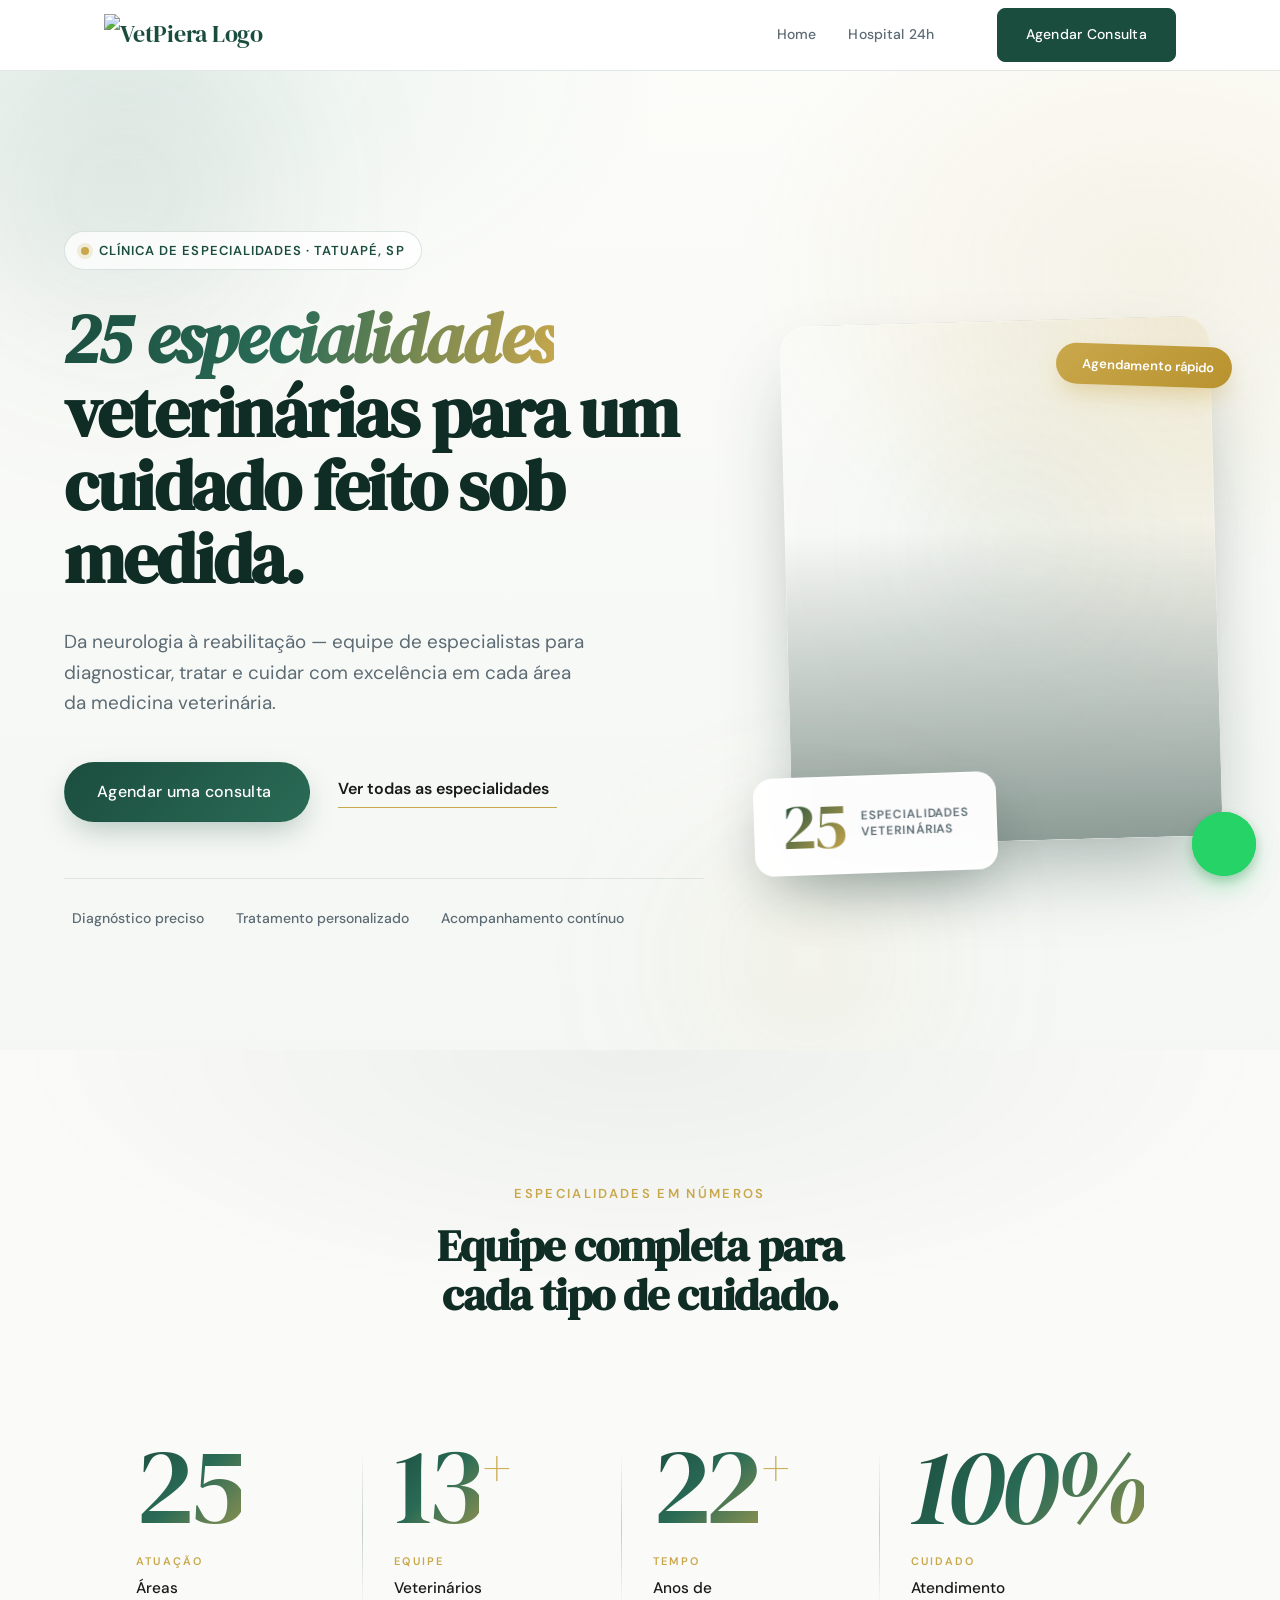
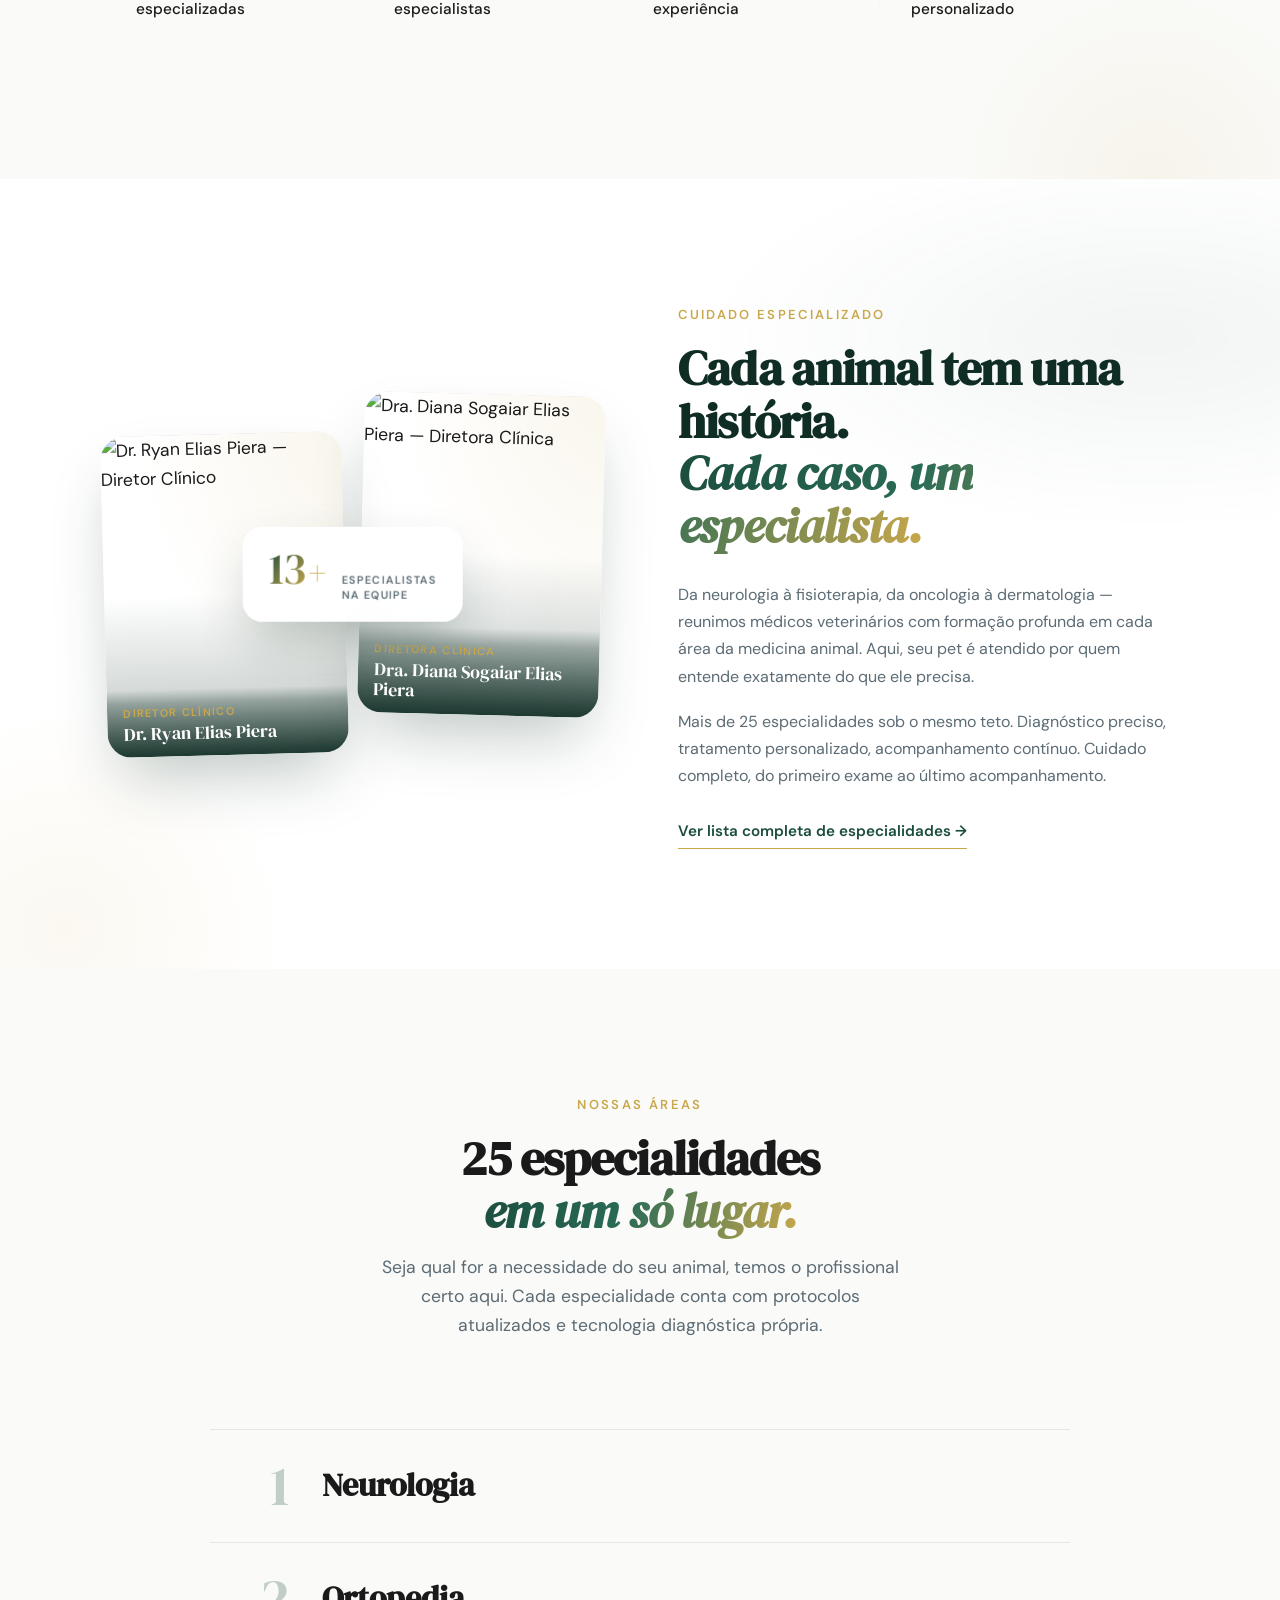
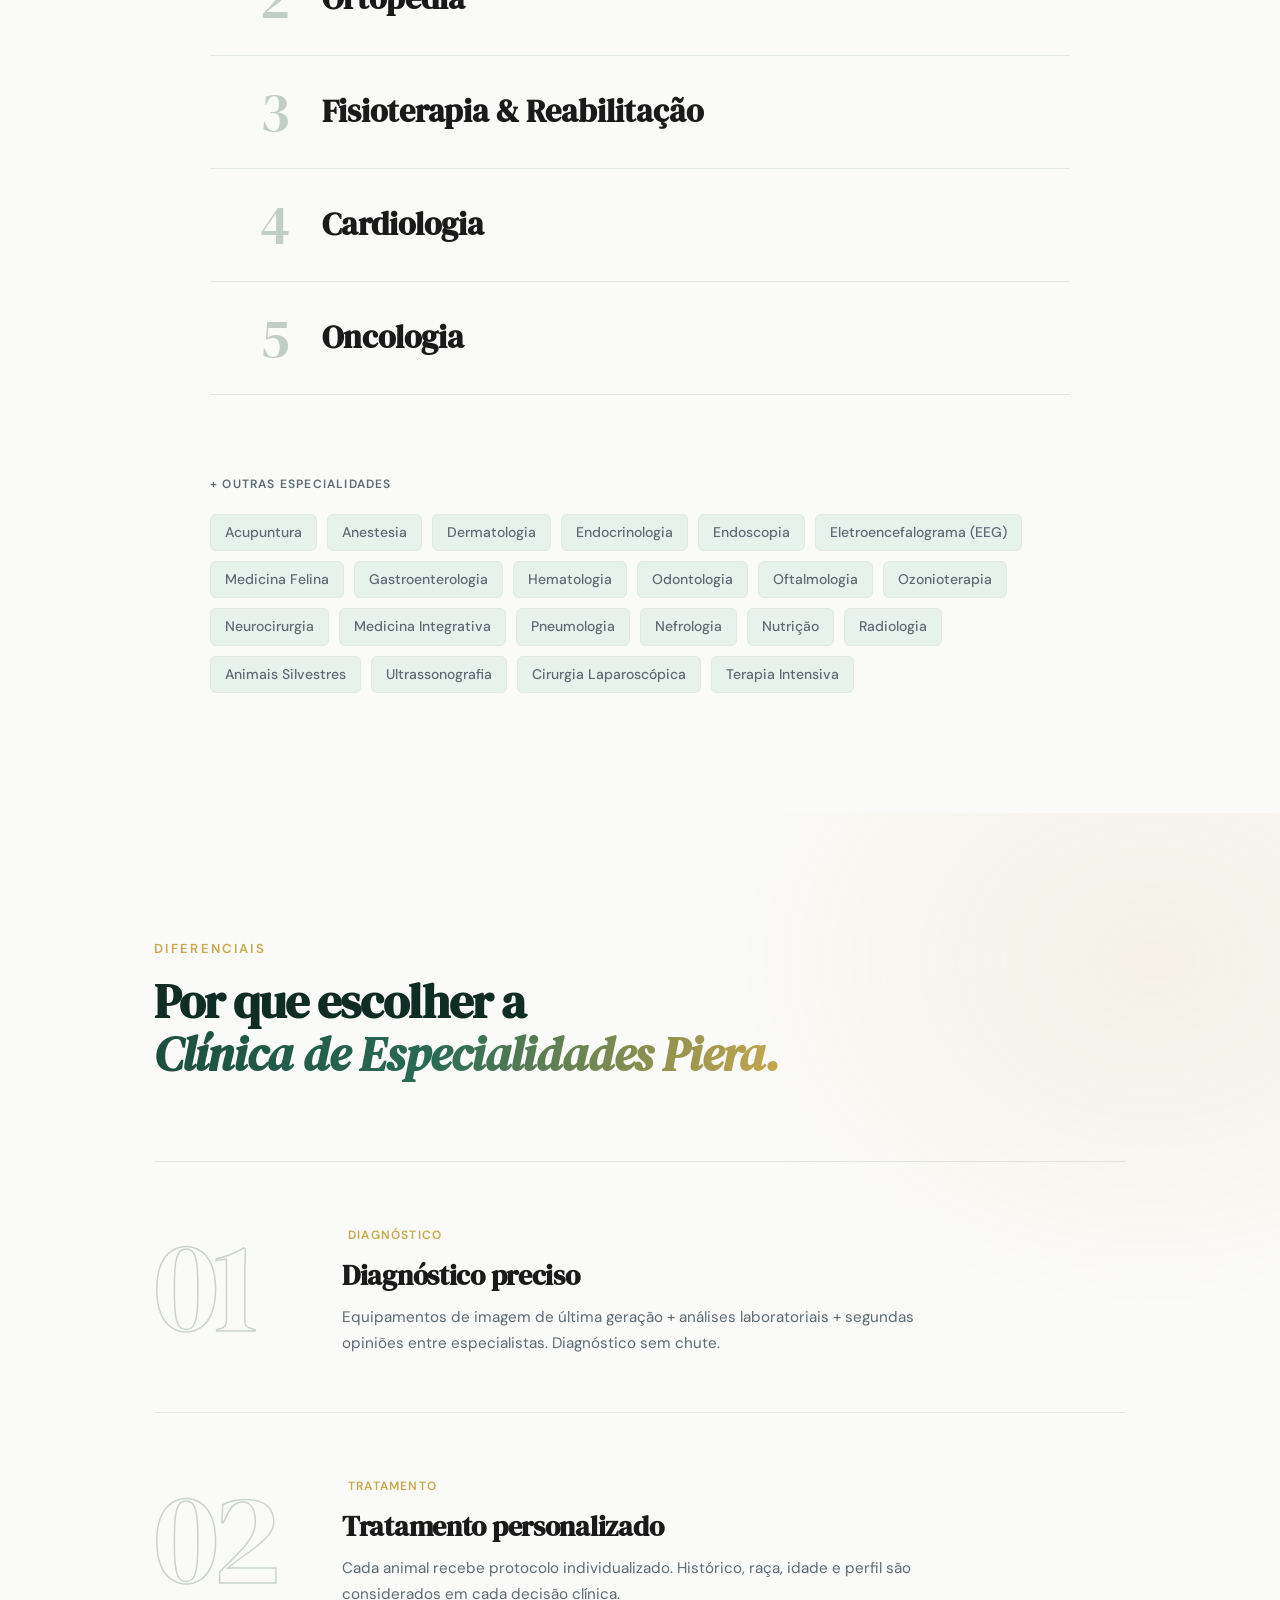
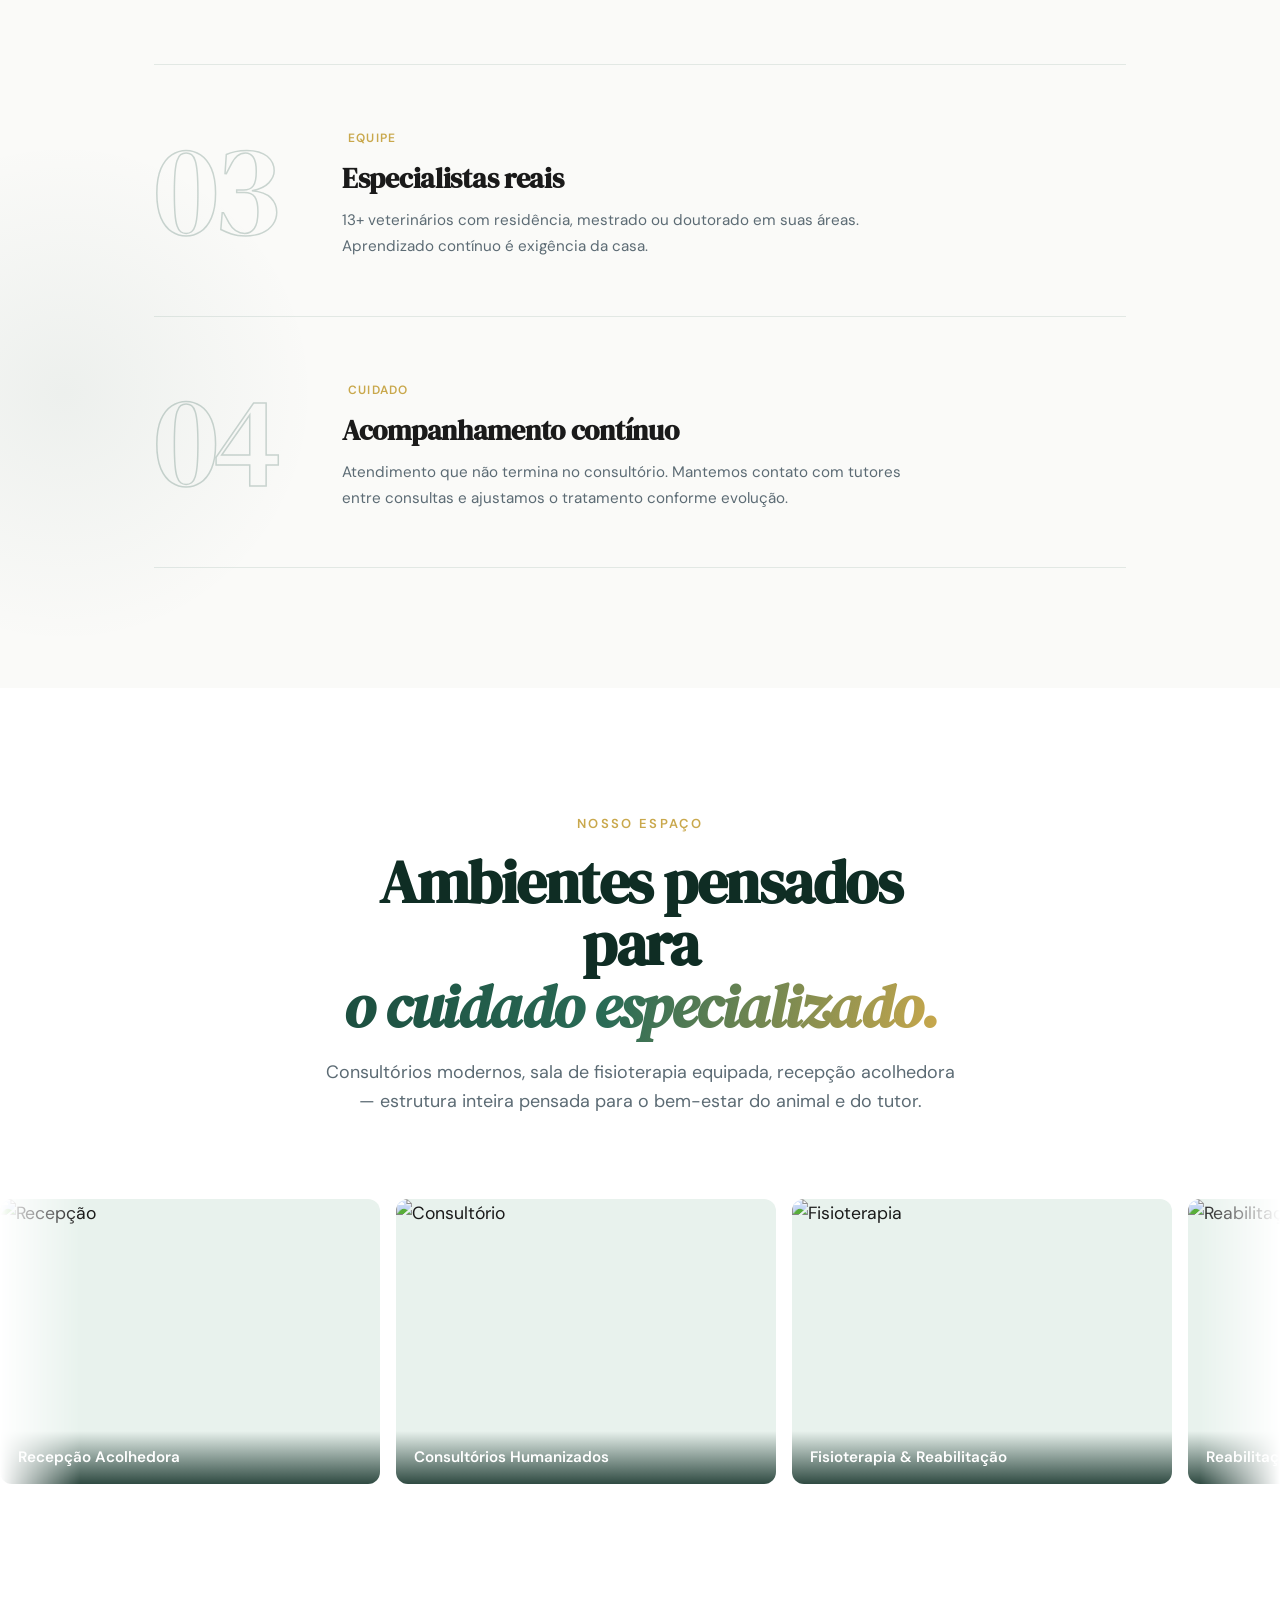
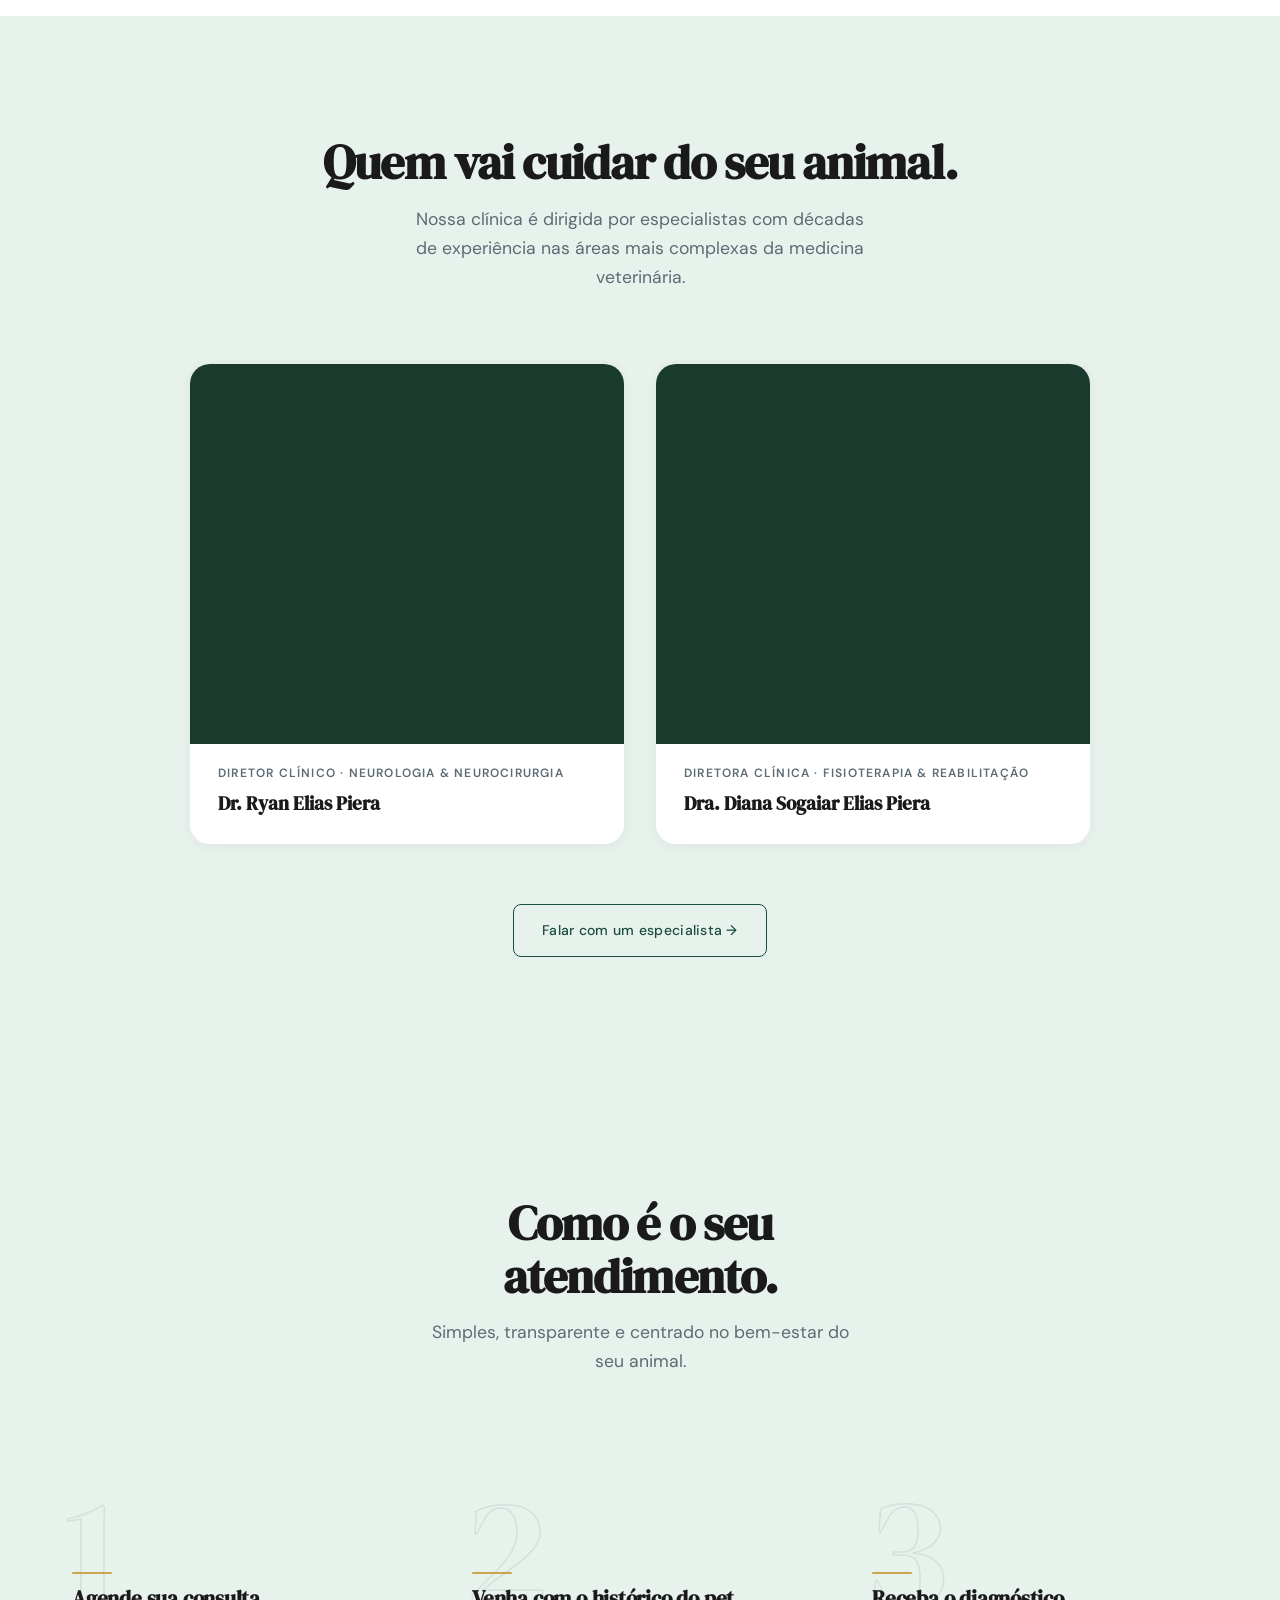
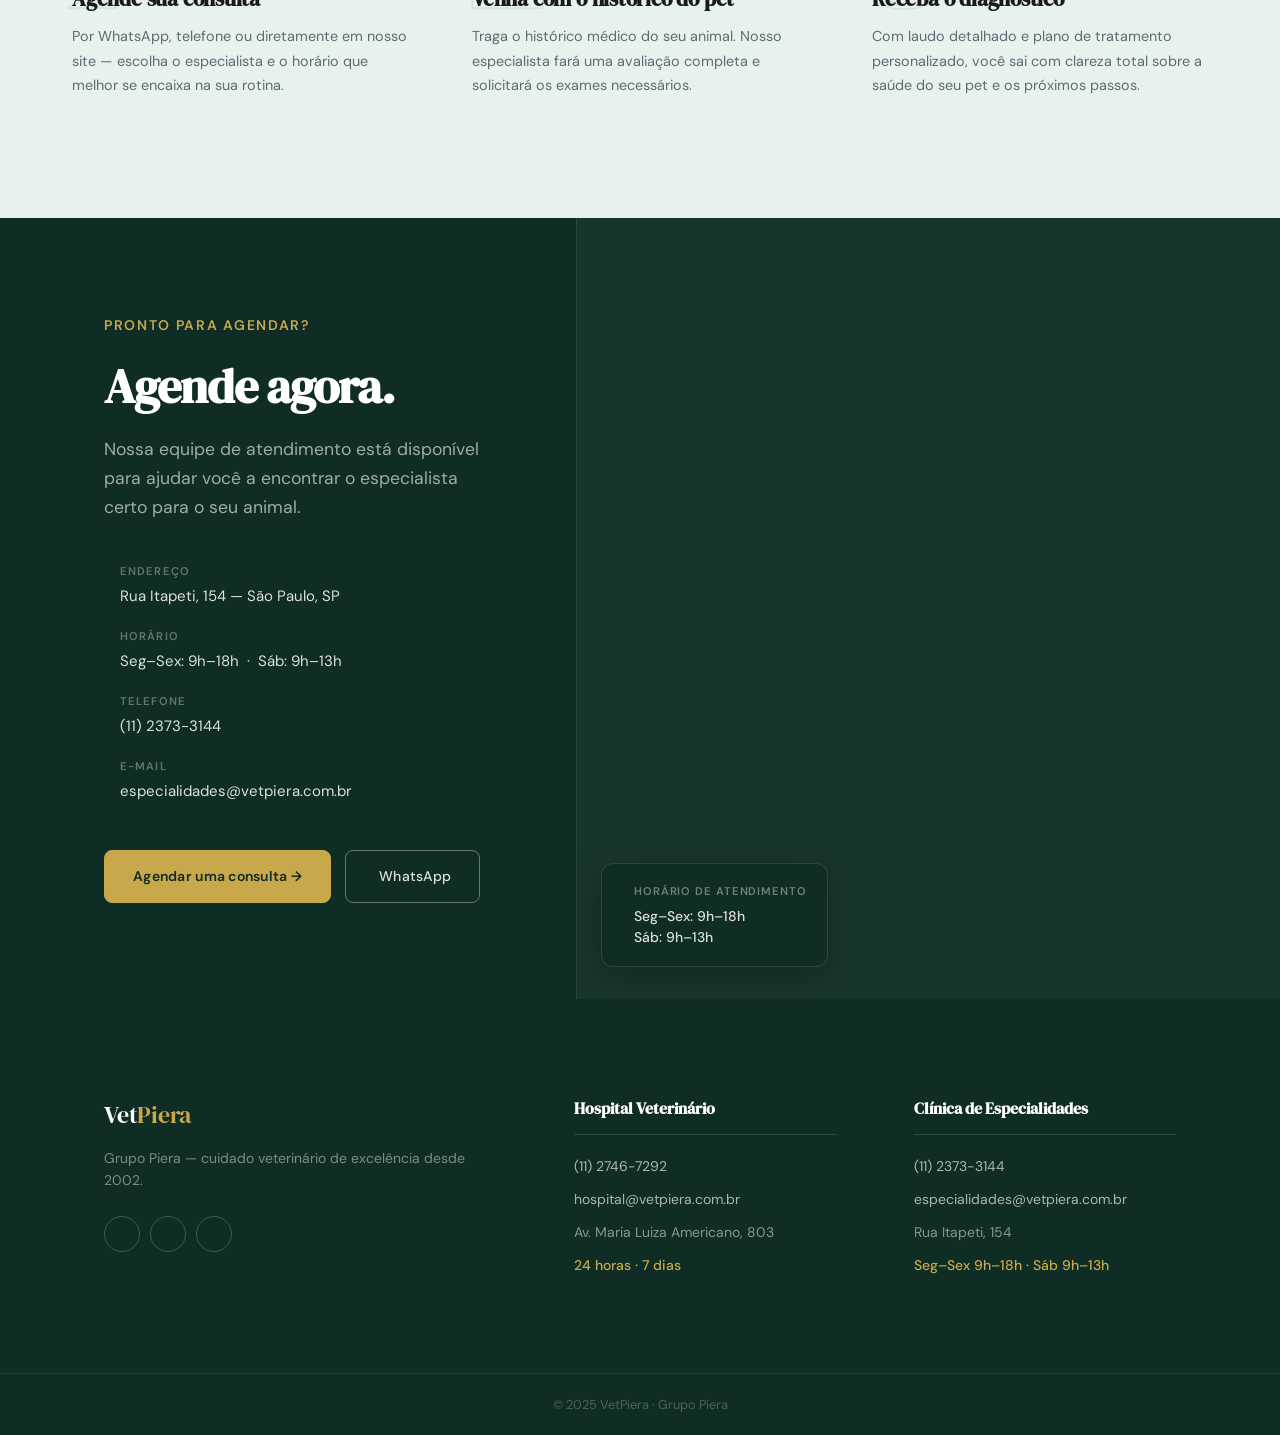
==== especialidades/index.html @ 2f506ff6 "Perf: Phosphor async + preload CSS + preload duo fotos" ====
<!DOCTYPE html>
<html lang="pt-BR">
<head>
  <meta charset="UTF-8">
  <meta name="viewport" content="width=device-width, initial-scale=1.0">
  <title>25 Especialidades Veterinárias | VetPiera</title>
  <meta name="description" content="Da neurologia à reabilitação — conheça as 25 especialidades veterinárias da VetPiera e agende uma consulta com nossos especialistas em São Paulo.">

  <!-- Resource hints -->
  <link rel="preconnect" href="https://fonts.googleapis.com">
  <link rel="preconnect" href="https://fonts.gstatic.com" crossorigin>
  <link rel="preconnect" href="https://unpkg.com" crossorigin>

  <!-- Preload das duas fotos do esp-about (LCP — hero usa essas) -->
  <link rel="preload" as="image" href="/.netlify/images?url=/images/diretor-ryan.jpg&w=600&q=80" fetchpriority="high">
  <link rel="preload" as="image" href="/.netlify/images?url=/images/diretora-diana.jpg&w=600&q=80" fetchpriority="high">

  <!-- Preload do CSS principal (prioridade alta) -->
  <link rel="preload" as="style" href="/especialidades/style.css">

  <!-- Fonts (síncrono, com preconnect + display=swap) -->
  <link href="https://fonts.googleapis.com/css2?family=DM+Serif+Display:ital@0;1&family=DM+Sans:ital,opsz,wght@0,9..40,400;0,9..40,500;0,9..40,600;1,9..40,400&display=swap" rel="stylesheet">

  <!-- CSS principal síncrono (bloqueia render para evitar CLS) -->
  <link rel="stylesheet" href="/especialidades/style.css">

  <!-- Phosphor Icons assíncrono (não bloqueia render) -->
  <link rel="preload" as="style" href="https://unpkg.com/@phosphor-icons/web@2.1.1/src/regular/style.css">
  <link rel="preload" as="style" href="https://unpkg.com/@phosphor-icons/web@2.1.1/src/fill/style.css">
  <link rel="stylesheet" href="https://unpkg.com/@phosphor-icons/web@2.1.1/src/regular/style.css" media="print" onload="this.media='all'">
  <link rel="stylesheet" href="https://unpkg.com/@phosphor-icons/web@2.1.1/src/fill/style.css" media="print" onload="this.media='all'">
  <noscript>
    <link rel="stylesheet" href="https://unpkg.com/@phosphor-icons/web@2.1.1/src/regular/style.css">
    <link rel="stylesheet" href="https://unpkg.com/@phosphor-icons/web@2.1.1/src/fill/style.css">
  </noscript>
</head>
<body>

  <!-- ============================================================
       HEADER — Sticky navigation
       ============================================================ -->
  <header class="header" id="header">
    <div class="container header__inner">
      <a href="/" class="header__logo" aria-label="VetPiera — Página inicial">
        <img src="/.netlify/images?url=/images/logo.png&w=200&q=80" alt="VetPiera Logo" class="header__logo-img">
      </a>
      <nav class="header__nav" aria-label="Navegação principal">
        <a href="/home/index.html" class="nav-link">Home</a>
        <a href="/hospital" class="nav-link">Hospital 24h</a>
      </nav>
      <a href="https://wa.me/5511991334520" class="btn btn--primary header__cta" target="_blank" rel="noopener noreferrer">
        Agendar Consulta
      </a>
      <button class="header__burger" aria-label="Abrir menu" aria-expanded="false">
        <span></span><span></span><span></span>
      </button>
    </div>
  </header>

  <main>

    <!-- ============================================================
         SECTION 1 — HERO
         Arquétipo: Split com Overlap (60/40)
         Constraints: Gradient Mesh (Cor) + Image Gradient (Mídia)
                     + Headline Gradient (Tipo) + Card Badge "25" (Layout)
         ============================================================ -->
    <section class="esp-hero" aria-label="Especialidades veterinárias VetPiera">

      <!-- Mesh gradient backdrop -->
      <div class="esp-hero__bg" aria-hidden="true">
        <div class="esp-hero__bg-orb esp-hero__bg-orb--1"></div>
        <div class="esp-hero__bg-orb esp-hero__bg-orb--2"></div>
        <div class="esp-hero__bg-orb esp-hero__bg-orb--3"></div>
      </div>

      <div class="esp-hero__container">

        <!-- Copy panel 60% -->
        <div class="esp-hero__copy">
          <span class="esp-hero__eyebrow">
            <span class="esp-hero__eyebrow-dot"></span>
            Clínica de Especialidades · Tatuapé, SP
          </span>
          <h1 class="esp-hero__headline">
            <span class="esp-hero__em">25 especialidades</span><br>
            veterinárias para um cuidado feito sob medida.
          </h1>
          <p class="esp-hero__sub">
            Da neurologia à reabilitação — equipe de especialistas para diagnosticar, tratar e cuidar com excelência em cada área da medicina veterinária.
          </p>
          <div class="esp-hero__actions">
            <a href="#contato" class="btn btn--primary esp-hero__btn-primary">
              <span>Agendar uma consulta</span>
              <i class="ph ph-arrow-right" aria-hidden="true"></i>
            </a>
            <a href="#especialidades-lista" class="esp-hero__link">
              Ver todas as especialidades
              <i class="ph ph-arrow-down" aria-hidden="true"></i>
            </a>
          </div>

          <!-- Trust strip -->
          <div class="esp-hero__trust" aria-label="Diferenciais rápidos">
            <div class="esp-hero__trust-item">
              <i class="ph-fill ph-check-circle" aria-hidden="true"></i>
              <span>Diagnóstico preciso</span>
            </div>
            <div class="esp-hero__trust-item">
              <i class="ph-fill ph-check-circle" aria-hidden="true"></i>
              <span>Tratamento personalizado</span>
            </div>
            <div class="esp-hero__trust-item">
              <i class="ph-fill ph-check-circle" aria-hidden="true"></i>
              <span>Acompanhamento contínuo</span>
            </div>
          </div>
        </div>

        <!-- Media panel 40% -->
        <div class="esp-hero__media" aria-hidden="true">
          <div class="esp-hero__photo-wrap">
            <div class="esp-hero__photo" role="img" aria-label="Atendimento na Clínica de Especialidades" fetchpriority="high"></div>
            <div class="esp-hero__photo-overlay"></div>
          </div>

          <!-- Card "25" sangrando -->
          <div class="esp-hero__card-stamp" aria-hidden="true">
            <span class="esp-hero__card-num" id="espBadgeCounter">25</span>
            <span class="esp-hero__card-label">especialidades<br>veterinárias</span>
          </div>

          <!-- Tag agendamento -->
          <div class="esp-hero__tag" aria-hidden="true">
            <i class="ph-fill ph-calendar-check"></i>
            <span>Agendamento rápido</span>
          </div>
        </div>

      </div>
    </section>

    <!-- ============================================================
         SECTION 2 — STATS BAR
         Arquétipo: Type Hero / Editorial
         Constraints: Color Blocking + Counter Animation + Stagger
         ============================================================ -->
    <section class="esp-stats" aria-label="Números da Clínica de Especialidades">
      <div class="esp-stats__bg" aria-hidden="true"></div>

      <div class="esp-stats__container container">
        <header class="esp-stats__intro">
          <span class="esp-stats__eyebrow">Especialidades em números</span>
          <h2 class="esp-stats__title">Equipe completa para<br>cada tipo de cuidado.</h2>
        </header>

        <div class="esp-stats__grid">
          <div class="esp-stats__item" style="--stat-i: 0">
            <div class="esp-stats__num-wrap">
              <span class="esp-stats__num" data-count-to="25">25</span>
            </div>
            <div class="esp-stats__label-wrap">
              <span class="esp-stats__label-eyebrow">Atuação</span>
              <p class="esp-stats__label">Áreas<br>especializadas</p>
            </div>
          </div>

          <div class="esp-stats__item" style="--stat-i: 1">
            <div class="esp-stats__num-wrap">
              <span class="esp-stats__num" data-count-to="13">13</span>
              <span class="esp-stats__plus">+</span>
            </div>
            <div class="esp-stats__label-wrap">
              <span class="esp-stats__label-eyebrow">Equipe</span>
              <p class="esp-stats__label">Veterinários<br>especialistas</p>
            </div>
          </div>

          <div class="esp-stats__item" style="--stat-i: 2">
            <div class="esp-stats__num-wrap">
              <span class="esp-stats__num" data-count-to="22">22</span>
              <span class="esp-stats__plus">+</span>
            </div>
            <div class="esp-stats__label-wrap">
              <span class="esp-stats__label-eyebrow">Tempo</span>
              <p class="esp-stats__label">Anos de<br>experiência</p>
            </div>
          </div>

          <div class="esp-stats__item" style="--stat-i: 3">
            <div class="esp-stats__num-wrap">
              <span class="esp-stats__num esp-stats__num--text">100%</span>
            </div>
            <div class="esp-stats__label-wrap">
              <span class="esp-stats__label-eyebrow">Cuidado</span>
              <p class="esp-stats__label">Atendimento<br>personalizado</p>
            </div>
          </div>
        </div>
      </div>
    </section>


    <!-- ============================================================
         SECTION 3 — QUEM SOMOS / SOBRE AS ESPECIALIDADES
         Arquétipo: Split Alternado com foto à esquerda
         ============================================================ -->
    <section class="esp-about" id="quem-somos" aria-label="Sobre as Especialidades">
      <div class="container esp-about__grid">
        <div class="esp-about__visual">
          <div class="esp-about__duo">
            <div class="esp-about__img-wrap esp-about__img-wrap--ryan">
              <img src="/.netlify/images?url=/images/diretor-ryan.jpg&w=600&q=80" alt="Dr. Ryan Elias Piera — Diretor Clínico" class="esp-about__img" loading="lazy" width="500" height="600">
              <div class="esp-about__img-overlay" aria-hidden="true"></div>
              <div class="esp-about__caption">
                <span class="esp-about__caption-role">Diretor Clínico</span>
                <span class="esp-about__caption-name">Dr. Ryan Elias Piera</span>
              </div>
            </div>
            <div class="esp-about__img-wrap esp-about__img-wrap--diana">
              <img src="/.netlify/images?url=/images/diretora-diana.jpg&w=600&q=80" alt="Dra. Diana Sogaiar Elias Piera — Diretora Clínica" class="esp-about__img" loading="lazy" width="500" height="600">
              <div class="esp-about__img-overlay" aria-hidden="true"></div>
              <div class="esp-about__caption">
                <span class="esp-about__caption-role">Diretora Clínica</span>
                <span class="esp-about__caption-name">Dra. Diana Sogaiar Elias Piera</span>
              </div>
            </div>
          </div>
          <div class="esp-about__badge" aria-hidden="true">
            <span class="esp-about__badge-num">13</span>
            <span class="esp-about__badge-plus">+</span>
            <span class="esp-about__badge-text">especialistas<br>na equipe</span>
          </div>
        </div>
        <div class="esp-about__content">
          <span class="esp-about__pre">Cuidado especializado</span>
          <h2 class="esp-about__title">Cada animal tem uma história.<br><span class="esp-about__title-grad">Cada caso, um especialista.</span></h2>
          <p class="esp-about__text">
            Da neurologia à fisioterapia, da oncologia à dermatologia — reunimos médicos veterinários com formação profunda em cada área da medicina animal. Aqui, seu pet é atendido por quem entende exatamente do que ele precisa.
          </p>
          <p class="esp-about__text">
            Mais de 25 especialidades sob o mesmo teto. Diagnóstico preciso, tratamento personalizado, acompanhamento contínuo. Cuidado completo, do primeiro exame ao último acompanhamento.
          </p>
          <a href="#especialidades-lista" class="esp-about__cta">Ver lista completa de especialidades →</a>
        </div>
      </div>
    </section>

    <!-- ============================================================
         SECTION 4 — GRID DE ESPECIALIDADES
         Arquétipo: Editorial Featured List + Tag Cloud
         ============================================================ -->
    <section class="esp-grid" id="especialidades-lista" aria-label="Lista de especialidades veterinárias">
      <div class="esp-grid__container">

        <header class="esp-grid__header">
          <span class="esp-grid__pre">Nossas áreas</span>
          <h2 class="esp-grid__title">25 especialidades<br><span class="esp-grid__title-grad">em um só lugar.</span></h2>
          <p class="esp-grid__sub">Seja qual for a necessidade do seu animal, temos o profissional certo aqui. Cada especialidade conta com protocolos atualizados e tecnologia diagnóstica própria.</p>
        </header>

        <div class="esp-grid__featured" aria-label="Especialidades em destaque">
          <div class="esp-grid__item" tabindex="0" role="button" aria-label="Neurologia veterinária">
            <span class="esp-grid__num" aria-hidden="true">1</span>
            <h3 class="esp-grid__name">Neurologia</h3>
            <i class="ph ph-brain esp-grid__icon" aria-hidden="true"></i>
          </div>
          <div class="esp-grid__item" tabindex="0" role="button" aria-label="Ortopedia veterinária">
            <span class="esp-grid__num" aria-hidden="true">2</span>
            <h3 class="esp-grid__name">Ortopedia</h3>
            <i class="ph ph-bone esp-grid__icon" aria-hidden="true"></i>
          </div>
          <div class="esp-grid__item" tabindex="0" role="button" aria-label="Fisioterapia e Reabilitação veterinária">
            <span class="esp-grid__num" aria-hidden="true">3</span>
            <h3 class="esp-grid__name">Fisioterapia &amp; Reabilitação</h3>
            <i class="ph ph-activity esp-grid__icon" aria-hidden="true"></i>
          </div>
          <div class="esp-grid__item" tabindex="0" role="button" aria-label="Cardiologia veterinária">
            <span class="esp-grid__num" aria-hidden="true">4</span>
            <h3 class="esp-grid__name">Cardiologia</h3>
            <i class="ph ph-heartbeat esp-grid__icon" aria-hidden="true"></i>
          </div>
          <div class="esp-grid__item" tabindex="0" role="button" aria-label="Oncologia veterinária">
            <span class="esp-grid__num" aria-hidden="true">5</span>
            <h3 class="esp-grid__name">Oncologia</h3>
            <i class="ph ph-drop esp-grid__icon" aria-hidden="true"></i>
          </div>
        </div>

        <div class="esp-grid__other" aria-label="Outras especialidades">
          <p class="esp-grid__other-label">+ outras especialidades</p>
          <div class="esp-grid__tags">
            <span class="esp-grid__tag">Acupuntura</span>
            <span class="esp-grid__tag">Anestesia</span>
            <span class="esp-grid__tag">Dermatologia</span>
            <span class="esp-grid__tag">Endocrinologia</span>
            <span class="esp-grid__tag">Endoscopia</span>
            <span class="esp-grid__tag">Eletroencefalograma (EEG)</span>
            <span class="esp-grid__tag">Medicina Felina</span>
            <span class="esp-grid__tag">Gastroenterologia</span>
            <span class="esp-grid__tag">Hematologia</span>
            <span class="esp-grid__tag">Odontologia</span>
            <span class="esp-grid__tag">Oftalmologia</span>
            <span class="esp-grid__tag">Ozonioterapia</span>
            <span class="esp-grid__tag">Neurocirurgia</span>
            <span class="esp-grid__tag">Medicina Integrativa</span>
            <span class="esp-grid__tag">Pneumologia</span>
            <span class="esp-grid__tag">Nefrologia</span>
            <span class="esp-grid__tag">Nutrição</span>
            <span class="esp-grid__tag">Radiologia</span>
            <span class="esp-grid__tag">Animais Silvestres</span>
            <span class="esp-grid__tag">Ultrassonografia</span>
            <span class="esp-grid__tag">Cirurgia Laparoscópica</span>
            <span class="esp-grid__tag">Terapia Intensiva</span>
          </div>
        </div>
      </div>
    </section>

    <!-- ============================================================
         SECTION 5 — POR QUE ESCOLHER (Pillars)
         Arquétipo: Editorial Rows numeradas
         ============================================================ -->
    <section class="esp-pillars" aria-label="Por que escolher a Clínica de Especialidades">
      <div class="esp-pillars__container">
        <header class="esp-pillars__header">
          <span class="esp-pillars__pre">Diferenciais</span>
          <h2 class="esp-pillars__title">Por que escolher a<br><span class="esp-pillars__title-grad">Clínica de Especialidades Piera.</span></h2>
        </header>

        <div class="esp-pillars__list">
          <div class="esp-pillars__row" style="--row-i: 0">
            <span class="esp-pillars__num" aria-hidden="true">01</span>
            <div class="esp-pillars__content">
              <div class="esp-pillars__tag">
                <i class="ph ph-target" aria-hidden="true"></i>
                <span>Diagnóstico</span>
              </div>
              <h3 class="esp-pillars__name">Diagnóstico preciso</h3>
              <p class="esp-pillars__text">Equipamentos de imagem de última geração + análises laboratoriais + segundas opiniões entre especialistas. Diagnóstico sem chute.</p>
            </div>
          </div>

          <div class="esp-pillars__row" style="--row-i: 1">
            <span class="esp-pillars__num" aria-hidden="true">02</span>
            <div class="esp-pillars__content">
              <div class="esp-pillars__tag">
                <i class="ph ph-puzzle-piece" aria-hidden="true"></i>
                <span>Tratamento</span>
              </div>
              <h3 class="esp-pillars__name">Tratamento personalizado</h3>
              <p class="esp-pillars__text">Cada animal recebe protocolo individualizado. Histórico, raça, idade e perfil são considerados em cada decisão clínica.</p>
            </div>
          </div>

          <div class="esp-pillars__row" style="--row-i: 2">
            <span class="esp-pillars__num" aria-hidden="true">03</span>
            <div class="esp-pillars__content">
              <div class="esp-pillars__tag">
                <i class="ph ph-graduation-cap" aria-hidden="true"></i>
                <span>Equipe</span>
              </div>
              <h3 class="esp-pillars__name">Especialistas reais</h3>
              <p class="esp-pillars__text">13+ veterinários com residência, mestrado ou doutorado em suas áreas. Aprendizado contínuo é exigência da casa.</p>
            </div>
          </div>

          <div class="esp-pillars__row" style="--row-i: 3">
            <span class="esp-pillars__num" aria-hidden="true">04</span>
            <div class="esp-pillars__content">
              <div class="esp-pillars__tag">
                <i class="ph ph-handshake" aria-hidden="true"></i>
                <span>Cuidado</span>
              </div>
              <h3 class="esp-pillars__name">Acompanhamento contínuo</h3>
              <p class="esp-pillars__text">Atendimento que não termina no consultório. Mantemos contato com tutores entre consultas e ajustamos o tratamento conforme evolução.</p>
            </div>
          </div>
        </div>
      </div>
    </section>

    <!-- ============================================================
         SECTION 6 — NOSSO ESPAÇO (Galeria/Estrutura)
         ============================================================ -->
    <section class="structure" aria-label="Nossa estrutura física">
      <div class="structure__header container">
        <span class="structure__pre">Nosso espaço</span>
        <h2 class="structure__title">Ambientes pensados para<br><span class="structure__title-grad">o cuidado especializado.</span></h2>
        <p class="structure__sub">Consultórios modernos, sala de fisioterapia equipada, recepção acolhedora — estrutura inteira pensada para o bem-estar do animal e do tutor.</p>
      </div>

      <div class="structure__viewport" role="region" aria-label="Galeria da estrutura">
        <div class="structure__track">
          <!-- Set 1 -->
          <figure class="structure__item">
            <img src="/.netlify/images?url=/images/estrutura-recepcao.jpg&w=800&q=80" alt="Recepção" class="structure__img" loading="lazy" width="400" height="300">
            <figcaption>Recepção Acolhedora</figcaption>
          </figure>
          <figure class="structure__item">
            <img src="/.netlify/images?url=/images/estrutura-consultorio-01.jpg&w=600&q=80" alt="Consultório" class="structure__img" loading="lazy" width="400" height="300">
            <figcaption>Consultórios Humanizados</figcaption>
          </figure>
          <figure class="structure__item">
            <img src="/.netlify/images?url=/images/estrutura-fisio-01.jpg&w=600&q=80" alt="Fisioterapia" class="structure__img" loading="lazy" width="400" height="300">
            <figcaption>Fisioterapia &amp; Reabilitação</figcaption>
          </figure>
          <figure class="structure__item">
            <img src="/.netlify/images?url=/images/estrutura-fisio-02.jpg&w=600&q=80" alt="Reabilitação" class="structure__img" loading="lazy" width="400" height="300">
            <figcaption>Reabilitação Avançada</figcaption>
          </figure>
          <figure class="structure__item">
            <img src="/.netlify/images?url=/images/estrutura-cirurgico.jpg&w=800&q=80" alt="Centro Cirúrgico" class="structure__img" loading="lazy" width="400" height="300">
            <figcaption>Centro Cirúrgico Completo</figcaption>
          </figure>
          <figure class="structure__item">
            <img src="/.netlify/images?url=/images/estrutura-consultorio-02.jpg&w=600&q=80" alt="Consultório de especialidades" class="structure__img" loading="lazy" width="400" height="300">
            <figcaption>Atendimento Especializado</figcaption>
          </figure>
          <figure class="structure__item">
            <img src="/.netlify/images?url=/images/estrutura-recuperacao.jpg&w=600&q=80" alt="Recuperação" class="structure__img" loading="lazy" width="400" height="300">
            <figcaption>Recuperação Assistida</figcaption>
          </figure>

          <!-- Set 2 (duplicado para loop infinito) -->
          <figure class="structure__item" aria-hidden="true">
            <img src="/.netlify/images?url=/images/estrutura-recepcao.jpg&w=800&q=80" alt="" class="structure__img" loading="lazy" width="400" height="300">
            <figcaption>Recepção Acolhedora</figcaption>
          </figure>
          <figure class="structure__item" aria-hidden="true">
            <img src="/.netlify/images?url=/images/estrutura-consultorio-01.jpg&w=600&q=80" alt="" class="structure__img" loading="lazy" width="400" height="300">
            <figcaption>Consultórios Humanizados</figcaption>
          </figure>
          <figure class="structure__item" aria-hidden="true">
            <img src="/.netlify/images?url=/images/estrutura-fisio-01.jpg&w=600&q=80" alt="" class="structure__img" loading="lazy" width="400" height="300">
            <figcaption>Fisioterapia &amp; Reabilitação</figcaption>
          </figure>
          <figure class="structure__item" aria-hidden="true">
            <img src="/.netlify/images?url=/images/estrutura-fisio-02.jpg&w=600&q=80" alt="" class="structure__img" loading="lazy" width="400" height="300">
            <figcaption>Reabilitação Avançada</figcaption>
          </figure>
          <figure class="structure__item" aria-hidden="true">
            <img src="/.netlify/images?url=/images/estrutura-cirurgico.jpg&w=800&q=80" alt="" class="structure__img" loading="lazy" width="400" height="300">
            <figcaption>Centro Cirúrgico Completo</figcaption>
          </figure>
          <figure class="structure__item" aria-hidden="true">
            <img src="/.netlify/images?url=/images/estrutura-consultorio-02.jpg&w=600&q=80" alt="" class="structure__img" loading="lazy" width="400" height="300">
            <figcaption>Atendimento Especializado</figcaption>
          </figure>
          <figure class="structure__item" aria-hidden="true">
            <img src="/.netlify/images?url=/images/estrutura-recuperacao.jpg&w=600&q=80" alt="" class="structure__img" loading="lazy" width="400" height="300">
            <figcaption>Recuperação Assistida</figcaption>
          </figure>
        </div>
      </div>
    </section>

    <!-- ============================================================
         SECTION 7 — ESPECIALISTAS EM DESTAQUE
         Arquétipo: Photo Cards com Hover Reveal (glassmorphism bio)
         ============================================================ -->
    <section class="specialists" aria-label="Especialistas em destaque">
      <div class="specialists__container">

        <header class="specialists__header">
          <h2 class="specialists__title">Quem vai cuidar do seu animal.</h2>
          <p class="specialists__sub">Nossa clínica é dirigida por especialistas com décadas de experiência nas áreas mais complexas da medicina veterinária.</p>
        </header>

        <div class="specialists__grid">

          <!-- Card 1: Dr. Ryan -->
          <article class="spec-card" aria-label="Dr. Ryan Elias Piera — Neurologia e Neurocirurgia">
            <div class="spec-card__photo spec-card__photo--ryan" role="img" aria-label="Dr. Ryan Elias Piera, Diretor Clínico"></div>
            <!-- Bio overlay (hover reveals on desktop, always visible on mobile) -->
            <div class="spec-card__overlay">
              <p class="spec-card__role">Neurologia & Neurocirurgia</p>
              <h3 class="spec-card__name">Dr. Ryan Elias Piera</h3>
              <p class="spec-card__specialty">Diretor Clínico · CRMV-SP</p>
              <div class="spec-card__bio">
                <div class="spec-card__bio-content">
                  <p><strong>Formação:</strong> Graduação USP (2000), Mestrado USP (2005), Especialista Neurologia Anhembi (2009) e Argentina (2012). Neurocirurgião UNESP (2019).</p>
                  <p><strong>Experiência:</strong> Diretor do Grupo Piera desde 2002. Especialista em doenças neuromusculares e emergências neurológicas.</p>
                </div>
                <button class="btn-ver-mais" onclick="toggleBio(this)">Ver mais</button>
              </div>
            </div>
            <!-- Footer always visible below photo -->
            <div class="spec-card__footer">
              <p class="spec-card__footer-role">Diretor Clínico · Neurologia &amp; Neurocirurgia</p>
              <h3 class="spec-card__footer-name">Dr. Ryan Elias Piera</h3>
            </div>
          </article>

          <!-- Card 2: Dra. Diana -->
          <article class="spec-card" aria-label="Dra. Diana Sogaiar Elias Piera — Fisioterapia e Reabilitação">
            <div class="spec-card__photo spec-card__photo--diana" role="img" aria-label="Dra. Diana Sogaiar Elias Piera, Diretora Clínica"></div>
            <div class="spec-card__overlay">
              <p class="spec-card__role">Fisioterapia & Reabilitação</p>
              <h3 class="spec-card__name">Dra. Diana Sogaiar Elias Piera</h3>
              <p class="spec-card__specialty">Diretora Clínica · CRMV-SP</p>
              <div class="spec-card__bio">
                <div class="spec-card__bio-content">
                  <p><strong>Formação:</strong> Graduação USP (2005), Residência USP, Esp. Fisioterapia e Acupuntura IBRA (2019), Ozonioterapia (2022).</p>
                  <p><strong>Experiência:</strong> Diretora desde 2002. Especialista em reabilitação integrativa e ozonioterapia.</p>
                </div>
                <button class="btn-ver-mais" onclick="toggleBio(this)">Ver mais</button>
              </div>
            </div>
            <div class="spec-card__footer">
              <p class="spec-card__footer-role">Diretora Clínica · Fisioterapia &amp; Reabilitação</p>
              <h3 class="spec-card__footer-name">Dra. Diana Sogaiar Elias Piera</h3>
            </div>
          </article>

        </div>

        <div class="specialists__cta-row">
          <a href="https://wa.me/5511963326376" class="btn btn--outline" target="_blank" rel="noopener">Falar com um especialista →</a>
        </div>

      </div>
    </section>


    <!-- ============================================================
         SECTION 8 — PROCESSO ("Como Funciona")
         Archetype: Poster com números gigantes (outline)
         Constraints: View Timeline Clip Reveal + Stagger
         ============================================================ -->
    <section class="process" aria-label="Como funciona o atendimento">
      <div class="process__container">

        <header class="process__header">
          <h2 class="process__title">Como é o seu<br>atendimento.</h2>
          <p class="process__sub">Simples, transparente e centrado no bem-estar do seu animal.</p>
        </header>

        <div class="process__grid">

          <div class="process__step" style="--i: 0">
            <span class="process__big-num" aria-hidden="true">1</span>
            <div class="process__step-content">
              <span class="process__step-line" aria-hidden="true"></span>
              <h3 class="process__step-title">Agende sua consulta</h3>
              <p class="process__step-text">Por WhatsApp, telefone ou diretamente em nosso site — escolha o especialista e o horário que melhor se encaixa na sua rotina.</p>
            </div>
          </div>

          <div class="process__step" style="--i: 1">
            <span class="process__big-num" aria-hidden="true">2</span>
            <div class="process__step-content">
              <span class="process__step-line" aria-hidden="true"></span>
              <h3 class="process__step-title">Venha com o histórico do pet</h3>
              <p class="process__step-text">Traga o histórico médico do seu animal. Nosso especialista fará uma avaliação completa e solicitará os exames necessários.</p>
            </div>
          </div>

          <div class="process__step" style="--i: 2">
            <span class="process__big-num" aria-hidden="true">3</span>
            <div class="process__step-content">
              <span class="process__step-line" aria-hidden="true"></span>
              <h3 class="process__step-title">Receba o diagnóstico</h3>
              <p class="process__step-text">Com laudo detalhado e plano de tratamento personalizado, você sai com clareza total sobre a saúde do seu pet e os próximos passos.</p>
            </div>
          </div>

        </div>

      </div>
    </section>

  </main>


  <!-- ============================================================
       SECTION 9 — CONTATO ("Agende agora")
       Archetype: Split Assimétrico (45/55) Dark
       ============================================================ -->
  <section class="esp-contact" id="contato" aria-label="Agende sua consulta">
    <div class="esp-contact__grid">

      <!-- Left: copy + contact info (45%) -->
      <div class="esp-contact__left">
        <span class="esp-contact__eyebrow">Pronto para agendar?</span>
        <h2 class="esp-contact__title">Agende agora.</h2>
        <p class="esp-contact__sub">Nossa equipe de atendimento está disponível para ajudar você a encontrar o especialista certo para o seu animal.</p>

        <div class="esp-contact__info-list">

          <div class="esp-contact__info-item">
            <i class="ph ph-map-pin" aria-hidden="true"></i>
            <div>
              <p class="esp-contact__info-label">Endereço</p>
              <p class="esp-contact__info-value">Rua Itapeti, 154 — São Paulo, SP</p>
            </div>
          </div>

          <div class="esp-contact__info-item">
            <i class="ph ph-clock" aria-hidden="true"></i>
            <div>
              <p class="esp-contact__info-label">Horário</p>
              <p class="esp-contact__info-value">Seg–Sex: 9h–18h &nbsp;·&nbsp; Sáb: 9h–13h</p>
            </div>
          </div>

          <div class="esp-contact__info-item">
            <i class="ph ph-phone" aria-hidden="true"></i>
            <div>
              <p class="esp-contact__info-label">Telefone</p>
              <p class="esp-contact__info-value">
                <a href="tel:+551123733144" class="esp-contact__tel">(11) 2373-3144</a>
              </p>
            </div>
          </div>

          <div class="esp-contact__info-item">
            <i class="ph ph-envelope" aria-hidden="true"></i>
            <div>
              <p class="esp-contact__info-label">E-mail</p>
              <p class="esp-contact__info-value">
                <a href="mailto:especialidades@vetpiera.com.br" class="esp-contact__tel">especialidades@vetpiera.com.br</a>
              </p>
            </div>
          </div>

        </div>

        <div class="esp-contact__actions">
          <a href="https://wa.me/5511991334520" class="btn btn--accent esp-contact__cta" target="_blank" rel="noopener noreferrer">
            Agendar uma consulta →
          </a>
          <a href="https://wa.me/5511991334520" class="btn btn--ghost" target="_blank" rel="noopener noreferrer">
            <i class="ph ph-whatsapp-logo" aria-hidden="true"></i> WhatsApp
          </a>
        </div>
      </div>

      <!-- Right: map placeholder (55%) -->
      <div class="esp-contact__right" aria-label="Mapa de localização">
        <div class="esp-contact__map" aria-hidden="true">
          <iframe src="https://www.google.com/maps/embed?pb=!1m18!1m12!1m3!1d3657.9015426145325!2d-46.57463582413197!3d-23.5360662613583!2m3!1f0!2f0!3f0!3m2!1i1024!2i768!4f13.1!3m3!1m2!1s0x94ce5e9759ad2313%3A0x6a0f44f6f1406547!2sR.%20Itapeti%2C%20154%20-%20Tatuap%C3%A9%2C%20S%C3%A3o%20Paulo%20-%20SP%2C%2003324-002!5e0!3m2!1spt-BR!2sbr!4v1710348000000!5m2!1spt-BR!2sbr" 
                  title="Mapa de localização Especialidades" width="100%" height="100%" style="border:0;" allowfullscreen="" loading="lazy"></iframe>
        </div>

        <!-- Floating glassmorphism card -->
        <div class="esp-contact__glass-card">
          <div class="esp-contact__glass-hours">
            <i class="ph ph-clock" aria-hidden="true"></i>
            <div>
              <p class="esp-contact__glass-label">Horário de atendimento</p>
              <p class="esp-contact__glass-value">Seg–Sex: 9h–18h</p>
              <p class="esp-contact__glass-value">Sáb: 9h–13h</p>
            </div>
          </div>
        </div>

      </div>

    </div>
  </section>


  <!-- ============================================================
       FOOTER — 3-column, #0F2D24, monochrome + gold accents
       ============================================================ -->
  <footer class="footer" id="quem-somos" aria-label="Rodapé">
    <div class="container footer__grid">

      <div class="footer__brand">
        <a href="/" class="footer__logo" aria-label="VetPiera — Página inicial">Vet<span>Piera</span></a>
        <p class="footer__tagline">Grupo Piera — cuidado veterinário de excelência desde 2002.</p>
        <div class="footer__social">
          <a href="#" aria-label="Facebook" class="footer__social-link">
            <i class="ph ph-facebook-logo" aria-hidden="true"></i>
          </a>
          <a href="#" aria-label="Instagram" class="footer__social-link">
            <i class="ph ph-instagram-logo" aria-hidden="true"></i>
          </a>
          <a href="https://wa.me/5511991334520" aria-label="WhatsApp" class="footer__social-link" target="_blank" rel="noopener noreferrer">
            <i class="ph ph-whatsapp-logo" aria-hidden="true"></i>
          </a>
        </div>
      </div>

      <div class="footer__unit">
        <h3 class="footer__unit-name">Hospital Veterinário</h3>
        <ul class="footer__list">
          <li><a href="tel:+551127467292">(11) 2746-7292</a></li>
          <li><a href="mailto:hospital@vetpiera.com.br">hospital@vetpiera.com.br</a></li>
          <li>Av. Maria Luiza Americano, 803</li>
          <li class="footer__hours">24 horas · 7 dias</li>
        </ul>
      </div>

      <div class="footer__unit">
        <h3 class="footer__unit-name">Clínica de Especialidades</h3>
        <ul class="footer__list">
          <li><a href="tel:+551123733144">(11) 2373-3144</a></li>
          <li><a href="mailto:especialidades@vetpiera.com.br">especialidades@vetpiera.com.br</a></li>
          <li>Rua Itapeti, 154</li>
          <li class="footer__hours">Seg–Sex 9h–18h · Sáb 9h–13h</li>
        </ul>
      </div>

    </div>
    <div class="footer__bottom">
      <div class="container footer__bottom-inner">
        <p>&copy; 2025 VetPiera · Grupo Piera</p>
      </div>
    </div>
  </footer>

  <!-- ============================================================
       WHATSAPP FLOAT BUTTON
       ============================================================ -->
  <a href="https://wa.me/5511991334520" class="wa-float" target="_blank" rel="noopener" aria-label="Fale conosco no WhatsApp da Clínica de Especialidades">
    <i class="ph-fill ph-whatsapp-logo" aria-hidden="true"></i>
    <span class="wa-float__pulse" aria-hidden="true"></span>
  </a>

  <style>
    .wa-float {
      position: fixed;
      bottom: clamp(16px, 3vw, 24px);
      right: clamp(16px, 3vw, 24px);
      z-index: 999;
      display: inline-flex;
      align-items: center;
      justify-content: center;
      width: clamp(56px, 7vw, 64px);
      height: clamp(56px, 7vw, 64px);
      border-radius: 50%;
      background: #25D366;
      color: #FFFFFF;
      box-shadow: 0 12px 28px -8px rgba(37, 211, 102, 0.55), 0 4px 12px rgba(0, 0, 0, 0.18);
      text-decoration: none;
      transition: transform 280ms cubic-bezier(0.16, 1, 0.3, 1), box-shadow 280ms ease, background 280ms ease;
    }
    .wa-float i {
      font-size: clamp(28px, 3.5vw, 34px);
      line-height: 1;
      position: relative;
      z-index: 1;
    }
    .wa-float:hover {
      background: #1DAE54;
      transform: translateY(-3px) scale(1.04);
      box-shadow: 0 18px 36px -10px rgba(37, 211, 102, 0.7), 0 6px 16px rgba(0, 0, 0, 0.22);
    }
    .wa-float__pulse {
      position: absolute;
      inset: 0;
      border-radius: 50%;
      background: #25D366;
      animation: waFloatPulse 2.4s ease-out infinite;
      z-index: 0;
    }
    @keyframes waFloatPulse {
      0%   { transform: scale(1); opacity: 0.55; }
      80%  { transform: scale(1.45); opacity: 0; }
      100% { transform: scale(1.45); opacity: 0; }
    }
    @media (prefers-reduced-motion: reduce) {
      .wa-float__pulse { animation: none; display: none; }
    }
  </style>

  <!-- ============================================================
       JAVASCRIPT
       ============================================================ -->
  <script>
    /* ── Mobile burger menu ── */
    const burger = document.querySelector('.header__burger');
    const nav    = document.querySelector('.header__nav');
    if (burger && nav) {
      burger.addEventListener('click', () => {
        const open = burger.getAttribute('aria-expanded') === 'true';
        burger.setAttribute('aria-expanded', String(!open));
        nav.classList.toggle('is-open');
      });
    }

    /* ── Hero fade-left animations trigger ── */
    document.addEventListener('DOMContentLoaded', () => {
      const hero = document.querySelector('.esp-hero');
      if (hero) hero.classList.add('is-loaded');
    });

    /* ── Badge counter animation (0 → 25 in 1200ms, ease-out cubic) ── */
    function animateCounter(el, from, to, duration) {
      const startTime = performance.now();
      function update(now) {
        const elapsed  = now - startTime;
        const progress = Math.min(elapsed / duration, 1);
        const eased    = 1 - Math.pow(1 - progress, 3); // ease-out cubic
        el.textContent = Math.round(from + (to - from) * eased);
        if (progress < 1) requestAnimationFrame(update);
      }
      requestAnimationFrame(update);
    }

    const badge = document.querySelector('.esp-hero__badge');
    if (badge) {
      const io = new IntersectionObserver(entries => {
        entries.forEach(e => {
          if (e.isIntersecting) {
            animateCounter(document.getElementById('espBadgeCounter'), 0, 25, 1200);
            io.disconnect();
          }
        });
      }, { threshold: 0.5 });
      io.observe(badge);
    }

    /* ── Process steps: View Timeline fallback for browsers without CSS animation-timeline ── */
    const supportsTimeline = CSS.supports('animation-timeline', 'view()');
    if (!supportsTimeline) {
      const steps = document.querySelectorAll('.process__step');
      const stepIO = new IntersectionObserver(entries => {
        entries.forEach(e => {
          if (e.isIntersecting) {
            const i = parseInt(e.target.style.getPropertyValue('--i') || '0');
            const delay = i * 150;
            setTimeout(() => {
              e.target.classList.add('is-visible');
              stepIO.unobserve(e.target);
            }, delay);
          }
        });
      }, { threshold: 0.15 });
      steps.forEach(step => {
        step.classList.add('needs-reveal');
        stepIO.observe(step);
      });
    }
    /* ── Bio Toggle ── */
    function toggleBio(btn) {
      const bioContent = btn.previousElementSibling;
      const card = btn.closest('.spec-card');
      const isExpanded = card.classList.toggle('is-expanded');
      btn.textContent = isExpanded ? 'Ver menos' : 'Ver mais';
    }
  </script>

</body>
</html>
---- especialidades/style.css ----
/* ============================================================
   VETPIERA — Clínica de Especialidades
   Design: Premium · DM Serif Display + DM Sans
   Hero Archetype: Split Vertical 50/50 + Overlap Badge
   Specialists: Hover Reveal Overlay
   Grid: Editorial Vertical List
   Process: Poster Giant Numbers + View Timeline Clip Reveal
   Contact: Split Assimétrico 45/55 Dark + Glassmorphism
   ============================================================ */


/* ============================================================
   CUSTOM PROPERTIES (DESIGN TOKENS)
   ============================================================ */
:root {
  /* Colors */
  --clr-primary:        #1B4D3E;
  --clr-primary-hover:  #2A6B56;
  --clr-primary-pale:   #E8F2ED;
  --clr-accent:         #C9A84C;
  --clr-dark:           #0F2D24;

  --clr-bg:             #FAFAF8;
  --clr-surface:        #FFFFFF;
  --clr-border:         #E2E8E5;

  --clr-text:           #1A1A1A;
  --clr-muted:          #5C6B74;
  --clr-inverse:        #FFFFFF;

  /* Typography */
  --ff-heading:  'DM Serif Display', serif;
  --ff-body:     'DM Sans', sans-serif;

  /* Font size scale — exact values from spec */
  --fs-hero:   clamp(2.5rem, 4.5vw, 4rem);
  --fs-h2:     clamp(2rem, 4vw, 3rem);
  --fs-h3:     clamp(1.3rem, 2vw, 1.65rem);
  --fs-body:   clamp(1rem, 1.5vw, 1.1rem);
  --fs-sm:     0.875rem;

  /* Spacing */
  --sp-section: clamp(80px, 10vw, 120px);
  --sp-inner:   clamp(40px, 5vw, 64px);

  /* Layout */
  --container:  1200px;
  --pad-x:      clamp(24px, 5vw, 64px);

  /* Misc */
  --radius:     12px;
  --radius-lg:  20px;
  --ease:       cubic-bezier(0.16, 1, 0.3, 1);
  --dur:        0.3s;
}


/* ============================================================
   RESET
   ============================================================ */
*, *::before, *::after {
  box-sizing: border-box;
  margin: 0;
  padding: 0;
}

html {
  scroll-behavior: smooth;
  -webkit-font-smoothing: antialiased;
  -moz-osx-font-smoothing: grayscale;
  text-rendering: optimizeLegibility;
}

body {
  font-family: var(--ff-body);
  font-size: var(--fs-body);
  color: var(--clr-text);
  background: var(--clr-bg);
  line-height: 1.65;
}

img, video {
  display: block;
  max-width: 100%;
  height: auto;
}

a {
  text-decoration: none;
  color: inherit;
}

button {
  cursor: pointer;
  font: inherit;
  background: none;
  border: none;
}


/* ============================================================
   CONTAINER
   ============================================================ */
.container {
  width: 100%;
  max-width: var(--container);
  margin-inline: auto;
  padding-inline: var(--pad-x);
}


/* ============================================================
   BUTTONS
   ============================================================ */
.btn {
  display: inline-flex;
  align-items: center;
  gap: 0.35em;
  font-family: var(--ff-body);
  font-weight: 500;
  font-size: var(--fs-sm);
  letter-spacing: 0.02em;
  padding: 14px 28px;
  border-radius: 8px;
  border: 1.5px solid transparent;
  transition:
    transform var(--dur) var(--ease),
    background var(--dur),
    color var(--dur),
    border-color var(--dur),
    box-shadow var(--dur);
  white-space: nowrap;
  cursor: pointer;
}
.btn:hover  { transform: translateY(-2px); }
.btn:active { transform: translateY(0); }

/* Accent — gold, for dark backgrounds */
.btn--accent {
  background: var(--clr-accent);
  color: var(--clr-dark);
  border-color: var(--clr-accent);
  font-weight: 600;
}
.btn--accent:hover {
  background: #d4b25a;
  border-color: #d4b25a;
  box-shadow: 0 8px 28px rgba(201, 168, 76, 0.40);
}

/* Ghost light — for dark backgrounds */
.btn--ghost {
  background: transparent;
  color: rgba(255, 255, 255, 0.85);
  border-color: rgba(255, 255, 255, 0.35);
}
.btn--ghost:hover {
  background: rgba(255, 255, 255, 0.10);
  border-color: rgba(255, 255, 255, 0.75);
  color: #fff;
}

/* Outline pale — ghost for dark hero backgrounds */
.btn--outline-pale {
  background: transparent;
  color: rgba(255, 255, 255, 0.80);
  border-color: rgba(255, 255, 255, 0.30);
}
.btn--outline-pale:hover {
  background: rgba(255, 255, 255, 0.08);
  color: #FFFFFF;
  border-color: rgba(255, 255, 255, 0.60);
  transform: translateY(-2px);
}

/* Primary — forest green */
.btn--primary {
  background: var(--clr-primary);
  color: var(--clr-inverse);
  border-color: var(--clr-primary);
}
.btn--primary:hover {
  background: var(--clr-primary-hover);
  border-color: var(--clr-primary-hover);
  box-shadow: 0 8px 24px rgba(27, 77, 62, 0.28);
}

/* Outline — for light backgrounds */
.btn--outline {
  background: transparent;
  color: var(--clr-primary);
  border-color: var(--clr-primary);
}
.btn--outline:hover {
  background: var(--clr-primary);
  color: var(--clr-inverse);
}


/* ============================================================
   HEADER — Sticky
   ============================================================ */
.header {
  position: sticky;
  top: 0;
  z-index: 200;
  background: var(--clr-surface);
  border-bottom: 1px solid var(--clr-border);
}

.header__inner {
  display: flex;
  align-items: center;
  gap: clamp(16px, 3vw, 40px);
  height: 70px;
}

/* Logo */
.header__logo {
  font-family: var(--ff-heading);
  font-size: 1.5rem;
  color: var(--clr-primary);
  flex-shrink: 0;
  letter-spacing: -0.01em;
}
.header__logo span { color: var(--clr-accent); }
.header__logo-img {
  height: clamp(32px, 4vw, 42px);
  width: auto;
  display: block;
}

/* Nav */
.header__nav {
  display: flex;
  gap: clamp(16px, 2.5vw, 36px);
  margin-left: auto;
}

.nav-link {
  font-size: var(--fs-sm);
  font-weight: 500;
  color: var(--clr-muted);
  letter-spacing: 0.01em;
  padding-block: 4px;
  border-bottom: 1.5px solid transparent;
  transition: color var(--dur), border-color var(--dur);
}
.nav-link:hover {
  color: var(--clr-primary);
  border-bottom-color: var(--clr-accent);
}
.nav-link--active {
  color: var(--clr-primary);
  border-bottom-color: var(--clr-primary);
}

.header__cta {
  margin-left: clamp(8px, 2vw, 24px);
  font-size: var(--fs-sm);
}

/* Burger button (mobile only) */
.header__burger {
  display: none;
  flex-direction: column;
  gap: 5px;
  padding: 8px;
  margin-left: auto;
}
.header__burger span {
  display: block;
  width: 22px;
  height: 2px;
  background: var(--clr-text);
  border-radius: 2px;
  transition: transform var(--dur) var(--ease), opacity var(--dur);
}

/* Mobile nav */
@media (max-width: 760px) {
  .header__nav,
  .header__cta {
    display: none;
  }
  .header__burger {
    display: flex;
  }
  .header__nav.is-open {
    display: flex;
    flex-direction: column;
    gap: 0;
    position: absolute;
    top: 70px;
    left: 0;
    right: 0;
    background: var(--clr-surface);
    border-bottom: 1px solid var(--clr-border);
    padding: 16px var(--pad-x) 24px;
    z-index: 199;
  }
  .header__nav.is-open .nav-link {
    padding-block: 12px;
    border-bottom: 1px solid var(--clr-border);
    border-right: none;
  }
}


/* ============================================================
   SECTION 1 — HERO
   Split com Overlap (60/40) + Gradient Mesh + Card Badge
   Constraints: Gradient Mesh + Image Gradient
                + Headline Gradient + Card Stamp
   ============================================================ */
.esp-hero {
  position: relative;
  min-height: 100svh;
  overflow: hidden;
  background: var(--clr-bg);
  isolation: isolate;
}

/* ── Gradient Mesh Background ── */
.esp-hero__bg {
  position: absolute;
  inset: 0;
  z-index: 0;
  pointer-events: none;
  overflow: hidden;
  contain: layout paint;
  background:
    radial-gradient(ellipse 60% 40% at 10% 0%, rgba(232, 242, 237, 0.9), transparent 70%),
    radial-gradient(ellipse 50% 50% at 90% 20%, rgba(201, 168, 76, 0.10), transparent 65%),
    linear-gradient(180deg, #FCFCF9 0%, #F4F7F4 100%);
}

.esp-hero__bg-orb {
  position: absolute;
  border-radius: 50%;
  filter: blur(80px);
  opacity: 0.55;
  transform: translateZ(0);
}
.esp-hero__bg-orb--1 {
  width: 480px;
  height: 480px;
  top: -120px;
  left: -120px;
  background: radial-gradient(circle, rgba(27, 77, 62, 0.22), transparent 70%);
}
.esp-hero__bg-orb--2 {
  width: 380px;
  height: 380px;
  bottom: -100px;
  right: 22%;
  background: radial-gradient(circle, rgba(201, 168, 76, 0.20), transparent 70%);
  animation-delay: -6s;
  animation-duration: 22s;
}
.esp-hero__bg-orb--3 {
  width: 320px;
  height: 320px;
  top: 32%;
  right: 8%;
  background: radial-gradient(circle, rgba(42, 107, 86, 0.18), transparent 70%);
  animation-delay: -3s;
  animation-duration: 16s;
}

@keyframes espHeroOrbDrift {
  from { transform: translate(0, 0) scale(1); }
  to   { transform: translate(40px, -30px) scale(1.08); }
}

/* ── Layout container 60/40 ── */
.esp-hero__container {
  position: relative;
  z-index: 2;
  display: grid;
  grid-template-columns: 60fr 40fr;
  gap: clamp(40px, 6vw, 80px);
  align-items: center;
  max-width: 1320px;
  margin-inline: auto;
  padding: clamp(120px, 14vw, 160px) var(--pad-x) clamp(80px, 10vw, 120px);
  min-height: 100svh;
}

/* ── Copy panel ── */
.esp-hero__copy {
  position: relative;
  z-index: 3;
  display: flex;
  flex-direction: column;
  max-width: 640px;
}

.esp-hero__eyebrow {
  display: inline-flex;
  align-items: center;
  gap: 10px;
  align-self: flex-start;
  padding: 8px 16px;
  background: rgba(255, 255, 255, 0.75);
  backdrop-filter: blur(12px);
  -webkit-backdrop-filter: blur(12px);
  border: 1px solid rgba(27, 77, 62, 0.14);
  border-radius: 999px;
  font-family: var(--ff-body);
  font-size: 0.8125rem;
  font-weight: 600;
  letter-spacing: 0.08em;
  text-transform: uppercase;
  color: var(--clr-primary);
  margin-bottom: clamp(24px, 3vw, 32px);
}

.esp-hero__eyebrow-dot {
  width: 8px;
  height: 8px;
  border-radius: 50%;
  background: var(--clr-accent);
  box-shadow: 0 0 0 4px rgba(201, 168, 76, 0.18);
  animation: espHeroPulse 2.4s ease-in-out infinite;
}
@keyframes espHeroPulse {
  0%, 100% { box-shadow: 0 0 0 0 rgba(201, 168, 76, 0.5); }
  50%      { box-shadow: 0 0 0 8px rgba(201, 168, 76, 0); }
}

.esp-hero__headline {
  font-family: var(--ff-heading);
  font-size: clamp(2.5rem, 5.5vw, 4.5rem);
  line-height: 1.04;
  color: var(--clr-dark);
  letter-spacing: -0.025em;
  margin: 0 0 clamp(24px, 3vw, 32px);
}

.esp-hero__em {
  background: linear-gradient(105deg, #1B4D3E 0%, #2A6B56 45%, #C9A84C 100%);
  -webkit-background-clip: text;
  background-clip: text;
  -webkit-text-fill-color: transparent;
  font-style: italic;
}

.esp-hero__sub {
  font-family: var(--ff-body);
  font-size: clamp(1.05rem, 1.5vw, 1.18rem);
  color: var(--clr-muted);
  line-height: 1.6;
  max-width: 520px;
  margin: 0 0 clamp(36px, 4vw, 44px);
}

.esp-hero__actions {
  display: flex;
  flex-wrap: wrap;
  align-items: center;
  gap: 28px;
  margin-bottom: clamp(40px, 5vw, 56px);
}

.esp-hero__btn-primary {
  padding: 16px 32px;
  font-size: 1rem;
  border-radius: 999px;
  background: linear-gradient(135deg, #1B4D3E 0%, #2A6B56 100%);
  border-color: transparent;
  box-shadow: 0 12px 32px -8px rgba(27, 77, 62, 0.35);
  transition: transform 280ms cubic-bezier(0.16, 1, 0.3, 1), box-shadow 280ms ease;
}
.esp-hero__btn-primary i { font-size: 18px; transition: transform 280ms ease; }
.esp-hero__btn-primary:hover {
  background: linear-gradient(135deg, #2A6B56 0%, #1B4D3E 100%);
  transform: translateY(-3px);
  box-shadow: 0 20px 40px -8px rgba(27, 77, 62, 0.45);
}
.esp-hero__btn-primary:hover i { transform: translateX(4px); }

.esp-hero__link {
  display: inline-flex;
  align-items: center;
  gap: 8px;
  font-family: var(--ff-body);
  font-size: 1rem;
  font-weight: 600;
  color: var(--clr-text);
  border-bottom: 1.5px solid var(--clr-accent);
  padding-bottom: 4px;
  transition: gap 220ms ease, color 220ms ease, border-color 220ms ease;
}
.esp-hero__link i { font-size: 16px; }
.esp-hero__link:hover { color: var(--clr-primary); gap: 12px; border-color: var(--clr-primary); }

/* ── Trust strip ── */
.esp-hero__trust {
  display: flex;
  flex-wrap: wrap;
  gap: 24px;
  padding-top: clamp(20px, 2.5vw, 28px);
  border-top: 1px solid rgba(27, 77, 62, 0.10);
}
.esp-hero__trust-item {
  display: inline-flex;
  align-items: center;
  gap: 8px;
  font-family: var(--ff-body);
  font-size: 0.875rem;
  font-weight: 500;
  color: var(--clr-muted);
}
.esp-hero__trust-item i {
  color: var(--clr-primary);
  font-size: 18px;
}

/* ── Media panel ── */
.esp-hero__media {
  position: relative;
  z-index: 2;
  min-height: 520px;
}

.esp-hero__photo-wrap {
  position: absolute;
  inset: 0;
  border-radius: 28px;
  overflow: hidden;
  box-shadow:
    0 40px 80px -20px rgba(15, 45, 36, 0.35),
    0 0 0 1px rgba(255, 255, 255, 0.4) inset;
  transform: rotate(-1.5deg);
  transition: transform 600ms cubic-bezier(0.16, 1, 0.3, 1);
}
.esp-hero:hover .esp-hero__photo-wrap { transform: rotate(0deg); }

.esp-hero__photo {
  position: absolute;
  inset: -2%;
  background-image: url('/.netlify/images?url=/images/especialidades-hero-final.png&w=1200&q=80');
  background-size: cover;
  background-position: 50% 30%;
}

.esp-hero__photo-overlay {
  position: absolute;
  inset: 0;
  background:
    linear-gradient(180deg, transparent 40%, rgba(15, 45, 36, 0.45) 100%),
    radial-gradient(ellipse at top right, rgba(201, 168, 76, 0.14), transparent 60%);
  mix-blend-mode: multiply;
  pointer-events: none;
}

/* ── Card "25 especialidades" sangrando ── */
.esp-hero__card-stamp {
  position: absolute;
  bottom: -32px;
  left: -32px;
  z-index: 6;
  display: flex;
  align-items: center;
  gap: 16px;
  padding: 20px 28px;
  background: rgba(255, 255, 255, 0.96);
  backdrop-filter: blur(20px);
  -webkit-backdrop-filter: blur(20px);
  border-radius: 20px;
  box-shadow:
    0 24px 56px -12px rgba(15, 45, 36, 0.30),
    0 0 0 1px rgba(255, 255, 255, 0.6) inset;
  transform: rotate(-2deg);
}

.esp-hero__card-num {
  font-family: var(--ff-heading);
  font-size: clamp(3rem, 5vw, 4rem);
  line-height: 0.9;
  letter-spacing: -0.04em;
  background: linear-gradient(135deg, #1B4D3E 0%, #C9A84C 100%);
  -webkit-background-clip: text;
  background-clip: text;
  -webkit-text-fill-color: transparent;
}

.esp-hero__card-label {
  font-family: var(--ff-body);
  font-size: 0.75rem;
  font-weight: 600;
  letter-spacing: 0.08em;
  text-transform: uppercase;
  color: var(--clr-muted);
  line-height: 1.3;
}

/* ── Tag dourada flutuante ── */
.esp-hero__tag {
  position: absolute;
  top: 24px;
  right: -16px;
  z-index: 5;
  display: inline-flex;
  align-items: center;
  gap: 8px;
  padding: 10px 18px;
  background: linear-gradient(135deg, #C9A84C 0%, #b8922e 100%);
  border-radius: 999px;
  color: #fff;
  font-family: var(--ff-body);
  font-size: 0.8125rem;
  font-weight: 600;
  box-shadow: 0 12px 24px -6px rgba(201, 168, 76, 0.45);
  transform: rotate(2deg);
}
.esp-hero__tag i { font-size: 14px; }

/* ── Responsive ── */
@media (max-width: 980px) {
  .esp-hero__container {
    grid-template-columns: 1fr;
    padding-top: clamp(100px, 16vw, 130px);
    padding-bottom: clamp(60px, 10vw, 100px);
    gap: 48px;
    min-height: auto;
  }
  .esp-hero__media {
    min-height: 440px;
    order: 2;
  }
  .esp-hero__photo-wrap { transform: rotate(0deg); }
}

@media (max-width: 640px) {
  .esp-hero__headline { font-size: clamp(2.125rem, 9vw, 2.75rem); }
  .esp-hero__media { min-height: 360px; }
  .esp-hero__card-stamp { left: 12px; bottom: -16px; padding: 16px 22px; gap: 12px; }
  .esp-hero__tag { right: 12px; top: 12px; }
  .esp-hero__trust { gap: 14px; }
  .esp-hero__trust-item { font-size: 0.8125rem; }
  .esp-hero__actions { gap: 18px; }
}

@media (max-width: 380px) {
  .esp-hero__headline { font-size: 2rem; }
  .esp-hero__container { padding-inline: 20px; }
  .esp-hero__card-num { font-size: 2.5rem; }
}

/* ============================================================
   SECTION 2 — STATS (Type Hero Editorial)
   ============================================================ */
.esp-stats {
  position: relative;
  padding-block: clamp(80px, 10vw, 128px);
  background: var(--clr-bg);
  overflow: hidden;
  isolation: isolate;
}

.esp-stats__bg {
  position: absolute;
  inset: 0;
  z-index: 0;
  pointer-events: none;
  background:
    radial-gradient(ellipse 70% 50% at 50% 0%, rgba(27, 77, 62, 0.06), transparent 70%),
    radial-gradient(circle 280px at 90% 100%, rgba(201, 168, 76, 0.08), transparent 70%);
}

.esp-stats__container {
  position: relative;
  z-index: 1;
}

.esp-stats__intro {
  text-align: center;
  margin-bottom: clamp(56px, 7vw, 88px);
}

.esp-stats__eyebrow {
  display: inline-block;
  font-family: var(--ff-body);
  font-size: 0.8125rem;
  font-weight: 600;
  letter-spacing: 0.18em;
  text-transform: uppercase;
  color: var(--clr-accent);
  margin-bottom: 16px;
}

.esp-stats__title {
  font-family: var(--ff-heading);
  font-size: clamp(1.85rem, 3.5vw, 2.75rem);
  line-height: 1.12;
  color: var(--clr-dark);
  letter-spacing: -0.02em;
  max-width: 720px;
  margin-inline: auto;
}

.esp-stats__grid {
  display: grid;
  grid-template-columns: repeat(4, 1fr);
  gap: 0;
  position: relative;
}

.esp-stats__item {
  position: relative;
  display: flex;
  flex-direction: column;
  align-items: flex-start;
  padding: clamp(20px, 2.5vw, 32px);
  opacity: 0;
  transform: translateY(24px);
  animation: espStatsReveal 700ms cubic-bezier(0.16, 1, 0.3, 1) forwards;
  animation-delay: calc(var(--stat-i, 0) * 120ms + 100ms);
}
@keyframes espStatsReveal {
  to { opacity: 1; transform: translateY(0); }
}

.esp-stats__item + .esp-stats__item::before {
  content: '';
  position: absolute;
  left: 0;
  top: 18%;
  bottom: 18%;
  width: 1px;
  background: linear-gradient(180deg, transparent, rgba(27, 77, 62, 0.25), transparent);
}

.esp-stats__num-wrap {
  display: flex;
  align-items: flex-start;
  line-height: 0.9;
  margin-bottom: 20px;
}

.esp-stats__num {
  font-family: var(--ff-heading);
  font-size: clamp(4rem, 8.5vw, 7.5rem);
  line-height: 0.85;
  letter-spacing: -0.05em;
  background: linear-gradient(135deg, #1B4D3E 0%, #2A6B56 50%, #C9A84C 130%);
  -webkit-background-clip: text;
  background-clip: text;
  -webkit-text-fill-color: transparent;
}

.esp-stats__num--text {
  font-style: italic;
}

.esp-stats__plus {
  font-family: var(--ff-heading);
  font-size: clamp(2rem, 4vw, 3.25rem);
  line-height: 0.9;
  color: var(--clr-accent);
  margin-top: 0.1em;
  margin-left: 4px;
}

.esp-stats__label-wrap {
  display: flex;
  flex-direction: column;
  gap: 8px;
}

.esp-stats__label-eyebrow {
  font-family: var(--ff-body);
  font-size: 0.6875rem;
  font-weight: 600;
  letter-spacing: 0.2em;
  text-transform: uppercase;
  color: var(--clr-accent);
}

.esp-stats__label {
  font-family: var(--ff-body);
  font-size: clamp(0.95rem, 1.2vw, 1.05rem);
  font-weight: 500;
  line-height: 1.35;
  color: var(--clr-text);
}

@media (max-width: 900px) {
  .esp-stats__grid { grid-template-columns: repeat(2, 1fr); }
  .esp-stats__item:nth-child(3)::before { display: none; }
  .esp-stats__item:nth-child(3),
  .esp-stats__item:nth-child(4) {
    border-top: 1px solid rgba(27, 77, 62, 0.10);
    padding-top: clamp(28px, 4vw, 40px);
    margin-top: clamp(8px, 2vw, 24px);
  }
}

@media (max-width: 520px) {
  .esp-stats__grid { grid-template-columns: 1fr; gap: 12px; }
  .esp-stats__item { padding-block: 24px; }
  .esp-stats__item + .esp-stats__item::before {
    left: 8%;
    right: 8%;
    top: 0;
    bottom: auto;
    width: auto;
    height: 1px;
    background: linear-gradient(90deg, transparent, rgba(27, 77, 62, 0.25), transparent);
  }
}


/* ============================================================
   SECTION 2 — ESPECIALISTAS EM DESTAQUE
   Archetype: Hover Reveal Overlay on Photo Cards
   ============================================================ */
.specialists {
  background: var(--clr-primary-pale);
  padding-block: var(--sp-section);
  padding-inline: var(--pad-x);
}

.specialists__container {
  max-width: 900px;
  margin-inline: auto;
}

/* ── Header ── */
.specialists__header {
  text-align: center;
  margin-bottom: clamp(48px, 6vw, 72px);
}

.specialists__title {
  font-family: var(--ff-heading);
  font-size: var(--fs-h2);
  line-height: 1.1;
  color: var(--clr-text);
  letter-spacing: -0.02em;
  margin: 0 0 16px;
}

.specialists__sub {
  font-family: var(--ff-body);
  font-size: var(--fs-body);
  color: var(--clr-muted);
  line-height: 1.65;
  max-width: 460px;
  margin-inline: auto;
}

/* ── 2-column grid ── */
.specialists__grid {
  display: grid;
  grid-template-columns: 1fr 1fr;
  gap: clamp(20px, 3vw, 32px);
}

/* ── Card ── */
.spec-card {
  border-radius: var(--radius-lg);
  overflow: hidden;
  position: relative;
  cursor: pointer;
  background: var(--clr-surface);
  box-shadow: 0 2px 12px rgba(15, 45, 36, 0.06);
  transition:
    box-shadow 400ms ease,
    transform 400ms var(--ease);
}
.spec-card:hover {
  box-shadow: 0 16px 48px rgba(15, 45, 36, 0.15);
  transform: translateY(-4px);
}

/* ── Photo ── */
.spec-card__photo {
  height: 380px;
  background-size: cover;
  background-position: center top;
  background-color: #1a3a2e; /* fallback */
  position: relative;
}

.spec-card__photo--ryan {
  background-image: url('/.netlify/images?url=/images/diretor-ryan.jpg&w=600&q=80');
}

.spec-card__photo--diana {
  background-image: url('/.netlify/images?url=/images/diretora-diana.jpg&w=600&q=80');
}

/* ── Bio overlay (hover reveal — desktop apenas) ── */
.spec-card__overlay {
  position: absolute;
  inset: 0;
  display: flex;
  flex-direction: column;
  justify-content: flex-end;
  background: linear-gradient(
    to top,
    rgba(15, 45, 36, 0.94) 0%,
    rgba(15, 45, 36, 0.80) 45%,
    rgba(15, 45, 36, 0) 80%
  );
  padding: clamp(24px, 3vw, 36px);
  opacity: 0;
  visibility: hidden;
  pointer-events: none;
  transition: opacity 400ms ease, visibility 0s linear 400ms;
}

@media (hover: hover) {
  .spec-card:hover .spec-card__overlay {
    opacity: 1;
    visibility: visible;
    pointer-events: auto;
    transition: opacity 400ms ease;
  }
}

/* Expanded: stays visible */
.spec-card.is-expanded .spec-card__overlay {
  background: linear-gradient(
    to top,
    rgba(15, 45, 36, 0.96) 0%,
    rgba(15, 45, 36, 0.88) 60%,
    rgba(15, 45, 36, 0.40) 100%
  );
  opacity: 1;
  visibility: visible;
  pointer-events: auto;
}

/* ── Overlay content ── */
.spec-card__role {
  font-family: var(--ff-body);
  font-size: 0.7rem;
  font-weight: 600;
  text-transform: uppercase;
  letter-spacing: 0.10em;
  color: var(--clr-accent);
  margin: 0 0 6px;
}

.spec-card__name {
  font-family: var(--ff-heading);
  font-size: 1.4rem;
  line-height: 1.2;
  color: #FFFFFF;
  margin: 0 0 4px;
}

.spec-card__specialty {
  font-family: var(--ff-body);
  font-size: 0.8125rem;
  font-weight: 500;
  color: var(--clr-primary-pale);
  margin: 0 0 12px;
}

.spec-card__bio {
  font-family: var(--ff-body);
  font-size: 0.875rem;
  line-height: 1.55;
  color: rgba(255, 255, 255, 0.75);
  margin: 0;
  display: flex;
  flex-direction: column;
  gap: 8px;
}

.spec-card__bio-content {
  display: -webkit-box;
  -webkit-line-clamp: 3;
  -webkit-box-orient: vertical;
  overflow: hidden;
  transition: -webkit-line-clamp 0s;
}

.spec-card.is-expanded .spec-card__bio-content {
  display: block;
  overflow: visible;
}

.btn-ver-mais {
  align-self: flex-start;
  font-family: var(--ff-body);
  font-size: 0.75rem;
  font-weight: 600;
  color: var(--clr-accent);
  text-transform: uppercase;
  letter-spacing: 0.06em;
  background: none;
  border: none;
  padding: 0;
  cursor: pointer;
  opacity: 0.85;
  transition: opacity 200ms ease;
}

.btn-ver-mais:hover {
  opacity: 1;
}

/* ── Footer: always visible below the photo ── */
.spec-card__footer {
  padding: 20px clamp(20px, 2.5vw, 28px) 24px;
  background: var(--clr-surface);
}

.spec-card__footer-role {
  font-family: var(--ff-body);
  font-size: 0.75rem;
  font-weight: 600;
  text-transform: uppercase;
  letter-spacing: 0.10em;
  color: var(--clr-muted);
  margin: 0 0 4px;
}

.spec-card__footer-name {
  font-family: var(--ff-heading);
  font-size: 1.2rem;
  color: var(--clr-text);
  margin: 0;
}

/* ── CTA row ── */
.specialists__cta-row {
  display: flex;
  justify-content: center;
  margin-top: clamp(40px, 5vw, 60px);
}

/* ── Mobile: sem overlay, foto + footer com info ── */
@media (max-width: 768px) {
  .spec-card__overlay {
    display: none;
  }
  .specialists__grid {
    grid-template-columns: 1fr;
  }
  .spec-card__photo {
    height: 420px;
  }
  .spec-card:hover {
    transform: none;
  }
}


/* ============================================================
   SECTION 3 — GRID DE ESPECIALIDADES
   Archetype: Editorial Vertical List (featured 5) + Tag Cloud
   ============================================================ */
.esp-grid {
  background: var(--clr-bg);
  padding-block: var(--sp-section);
  padding-inline: var(--pad-x);
}

.esp-grid__container {
  max-width: var(--container);
  margin-inline: auto;
}

/* ── Header ── */
.esp-grid__header {
  text-align: center;
  margin-bottom: clamp(56px, 7vw, 88px);
}

.esp-grid__title {
  font-family: var(--ff-heading);
  font-size: var(--fs-h2);
  line-height: 1.1;
  color: var(--clr-text);
  letter-spacing: -0.02em;
  margin: 0 0 16px;
}

.esp-grid__sub {
  font-family: var(--ff-body);
  font-size: var(--fs-body);
  color: var(--clr-muted);
  line-height: 1.65;
  max-width: 520px;
  margin-inline: auto;
}

/* ── Featured list ── */
.esp-grid__featured {
  max-width: 860px;
  margin-inline: auto;
  margin-bottom: clamp(56px, 7vw, 80px);
}

/* ── Individual featured item ── */
.esp-grid__item {
  display: grid;
  grid-template-columns: 80px 1fr auto;
  align-items: center;
  gap: 32px;
  padding-block: 28px;
  padding-inline: 0;
  border-bottom: 1px solid var(--clr-border);
  cursor: pointer;
  position: relative;
  border-radius: 0;

  /* Smooth transition for hover fill */
  transition:
    background 350ms var(--ease),
    border-radius 350ms var(--ease),
    padding-inline 350ms var(--ease),
    border-color 350ms var(--ease);
}

.esp-grid__item:first-child {
  border-top: 1px solid var(--clr-border);
}

/* Hover: fill with primary green */
.esp-grid__item:hover {
  background: var(--clr-primary);
  border-radius: var(--radius);
  padding-inline: 20px;
  border-color: transparent;
  border-bottom-color: transparent;
}

/* Prevent border collision between adjacent items on hover */
.esp-grid__item:hover + .esp-grid__item {
  border-top-color: transparent;
}

/* Focus visible for keyboard accessibility */
.esp-grid__item:focus-visible {
  outline: 2px solid var(--clr-accent);
  outline-offset: 4px;
  border-radius: var(--radius);
}

/* ── Number (giant mixed weight) ── */
.esp-grid__num {
  font-family: var(--ff-heading);
  font-size: clamp(2.5rem, 5vw, 3.5rem);
  line-height: 1;
  color: var(--clr-primary);
  opacity: 0.25;
  transition:
    color 350ms var(--ease),
    opacity 350ms var(--ease);
  display: block;
  text-align: right;
}

.esp-grid__item:hover .esp-grid__num {
  color: rgba(255, 255, 255, 0.15);
  opacity: 1;
}

/* ── Name ── */
.esp-grid__name {
  font-family: var(--ff-heading);
  font-size: clamp(1.4rem, 2.5vw, 2rem);
  line-height: 1.2;
  color: var(--clr-text);
  margin: 0;
  transition: color 350ms var(--ease);
}

.esp-grid__item:hover .esp-grid__name {
  color: #FFFFFF;
}

/* ── Phosphor icon ── */
.esp-grid__icon {
  font-size: 1.5rem;
  color: var(--clr-accent);
  flex-shrink: 0;
  transition: color 350ms var(--ease);
}

.esp-grid__item:hover .esp-grid__icon {
  color: var(--clr-accent); /* gold stays on hover */
}

/* ── Tag cloud (other specialties) ── */
.esp-grid__other {
  max-width: 860px;
  margin-inline: auto;
}

.esp-grid__other-label {
  font-family: var(--ff-body);
  font-size: 0.75rem;
  font-weight: 600;
  text-transform: uppercase;
  letter-spacing: 0.10em;
  color: var(--clr-muted);
  margin-bottom: 20px;
}

.esp-grid__tags {
  display: flex;
  flex-wrap: wrap;
  gap: 10px;
  justify-content: flex-start;
}

.esp-grid__tag {
  font-family: var(--ff-body);
  font-size: var(--fs-sm);
  font-weight: 500;
  color: var(--clr-muted);
  background: var(--clr-primary-pale);
  border: 1px solid var(--clr-border);
  border-radius: 6px;
  padding: 6px 14px;
  cursor: default;
  transition:
    border-left-width 250ms ease,
    padding-left 250ms ease,
    color 250ms ease,
    border-color 250ms ease;
}

/* Sophisticated hover: left accent border instead of background fill */
.esp-grid__tag:hover {
  border-left: 3px solid var(--clr-accent);
  padding-left: 12px; /* compensate for wider border */
  color: var(--clr-primary);
  border-color: var(--clr-border);
}

/* ── Responsive ── */
@media (max-width: 768px) {
  .esp-grid__item {
    grid-template-columns: 60px 1fr auto;
    gap: 16px;
    padding-block: 22px;
  }
  .esp-grid__num {
    font-size: clamp(2rem, 8vw, 3rem);
  }
  .esp-grid__name {
    font-size: clamp(1.2rem, 4.5vw, 1.6rem);
  }
  /* Disable hover color change on touch devices */
  .esp-grid__item:hover {
    background: transparent;
    padding-inline: 0;
    border-radius: 0;
    border-color: var(--clr-border);
    border-bottom-color: var(--clr-border);
  }
  .esp-grid__item:hover + .esp-grid__item {
    border-top-color: var(--clr-border);
  }
  .esp-grid__item:hover .esp-grid__name {
    color: var(--clr-text);
  }
  .esp-grid__item:hover .esp-grid__num {
    color: var(--clr-primary);
    opacity: 0.25;
  }
}


/* ============================================================
   SECTION 4 — PROCESSO ("Como Funciona")
   Archetype: Poster with Giant Outline Numbers
   Constraints: View Timeline Clip Reveal + Stagger
   ============================================================ */
.process {
  background: var(--clr-primary-pale);
  padding-block: var(--sp-section);
  padding-inline: var(--pad-x);
}

.process__container {
  max-width: var(--container);
  margin-inline: auto;
}

/* ── Header ── */
.process__header {
  text-align: center;
  margin-bottom: clamp(64px, 8vw, 96px);
}

.process__title {
  font-family: var(--ff-heading);
  font-size: var(--fs-h2);
  line-height: 1.1;
  color: var(--clr-text);
  letter-spacing: -0.02em;
  margin: 0 0 16px;
}

.process__sub {
  font-family: var(--ff-body);
  font-size: var(--fs-body);
  color: var(--clr-muted);
  line-height: 1.65;
  max-width: 420px;
  margin-inline: auto;
}

/* ── Steps grid: 3 columns ── */
.process__grid {
  display: grid;
  grid-template-columns: repeat(3, 1fr);
  gap: clamp(24px, 4vw, 48px);
}

/* ── Clip reveal keyframe ── */
@keyframes fadeUpClip {
  from {
    opacity: 0;
    clip-path: polygon(0 100%, 100% 100%, 100% 100%, 0 100%);
  }
  to {
    opacity: 1;
    clip-path: polygon(0 0, 100% 0, 100% 100%, 0 100%);
  }
}

/* ── Default: visible (for browsers without animation-timeline support) ── */
.process__step {
  position: relative;
  padding-top: clamp(60px, 8vw, 100px);
  padding-inline: clamp(4px, 1vw, 8px);
  opacity: 1;
  clip-path: none;
}

/* ── View Timeline animation (progressive enhancement) ── */
@supports (animation-timeline: view()) {
  .process__step {
    opacity: 0;
    animation: fadeUpClip 650ms ease-out both;
    animation-timeline: view();
    animation-range: entry 0% entry 40%;
    animation-delay: calc(var(--i, 0) * 150ms);
  }
}

/* ── JS fallback class (when View Timeline not supported) ── */
.process__step.needs-reveal {
  opacity: 0;
  clip-path: polygon(0 100%, 100% 100%, 100% 100%, 0 100%);
  transition: opacity 650ms ease-out, clip-path 650ms ease-out;
}
.process__step.needs-reveal.is-visible {
  opacity: 1;
  clip-path: polygon(0 0, 100% 0, 100% 100%, 0 100%);
}

/* ── Giant outline background number ── */
.process__big-num {
  position: absolute;
  top: 0;
  left: 0;
  font-family: var(--ff-heading);
  font-size: clamp(6rem, 14vw, 10rem);
  line-height: 1;
  color: transparent;
  -webkit-text-stroke: 1.5px rgba(27, 77, 62, 0.10);
  text-stroke: 1.5px rgba(27, 77, 62, 0.10);
  user-select: none;
  pointer-events: none;
  z-index: 0;
  letter-spacing: -0.04em;
}

/* ── Step content sits above the number ── */
.process__step-content {
  position: relative;
  z-index: 1;
  display: flex;
  flex-direction: column;
  gap: 12px;
}

/* Gold accent line before the title */
.process__step-line {
  display: block;
  width: 40px;
  height: 2px;
  background: var(--clr-accent);
  border-radius: 1px;
  flex-shrink: 0;
}

.process__step-title {
  font-family: var(--ff-heading);
  font-size: 1.3rem;
  line-height: 1.25;
  color: var(--clr-text);
  letter-spacing: -0.01em;
  margin: 0;
}

.process__step-text {
  font-family: var(--ff-body);
  font-size: 0.9rem;
  line-height: 1.70;
  color: var(--clr-muted);
  margin: 0;
}

/* ── Responsive ── */
@media (max-width: 768px) {
  .process__grid {
    grid-template-columns: 1fr;
    gap: clamp(48px, 8vw, 64px);
  }
  .process__step {
    padding-top: clamp(50px, 12vw, 80px);
  }
  .process__big-num {
    font-size: clamp(5rem, 18vw, 8rem);
  }
}


/* ============================================================
   SECTION 5 — CONTATO ("Agende agora")
   Archetype: Split Assimétrico 45/55 — Dark
   Constraints: Dark Mode + Glassmorphism + Map Fullbleed
   ============================================================ */
.esp-contact {
  background: var(--clr-dark);
  overflow: hidden;
}

.esp-contact__grid {
  display: grid;
  grid-template-columns: 45fr 55fr;
  min-height: 620px;
}

/* ── Left panel: copy + info ── */
.esp-contact__left {
  padding: clamp(64px, 8vw, 96px) var(--pad-x) clamp(64px, 8vw, 96px)
    clamp(24px, calc((100vw - var(--container)) / 2 + var(--pad-x)), 128px);
  display: flex;
  flex-direction: column;
  justify-content: center;
  gap: clamp(16px, 2vw, 24px);
}

.esp-contact__eyebrow {
  font-family: var(--ff-body);
  font-size: var(--fs-sm);
  font-weight: 600;
  text-transform: uppercase;
  letter-spacing: 0.12em;
  color: var(--clr-accent);
}

.esp-contact__title {
  font-family: var(--ff-heading);
  font-size: var(--fs-h2);
  line-height: 1.05;
  color: #FFFFFF;
  letter-spacing: -0.02em;
  margin: 0;
}

.esp-contact__sub {
  font-family: var(--ff-body);
  font-size: var(--fs-body);
  color: rgba(255, 255, 255, 0.60);
  line-height: 1.65;
  max-width: 380px;
  margin: 0;
}

/* Info list */
.esp-contact__info-list {
  display: flex;
  flex-direction: column;
  gap: 20px;
  margin-block: clamp(8px, 1.5vw, 16px);
}

.esp-contact__info-item {
  display: flex;
  align-items: flex-start;
  gap: 16px;
}

.esp-contact__info-item > i {
  font-size: 1.25rem;
  color: var(--clr-accent);
  flex-shrink: 0;
  margin-top: 2px;
}

.esp-contact__info-label {
  font-family: var(--ff-body);
  font-size: 0.7rem;
  font-weight: 600;
  text-transform: uppercase;
  letter-spacing: 0.10em;
  color: rgba(255, 255, 255, 0.35);
  margin: 0 0 4px;
}

.esp-contact__info-value {
  font-family: var(--ff-body);
  font-size: 0.9375rem;
  color: rgba(255, 255, 255, 0.85);
  margin: 0;
  line-height: 1.5;
}

.esp-contact__tel {
  color: rgba(255, 255, 255, 0.85);
  text-decoration: none;
  transition: color 200ms ease;
}
.esp-contact__tel:hover {
  color: var(--clr-accent);
}

/* CTAs row */
.esp-contact__actions {
  display: flex;
  flex-wrap: wrap;
  gap: 14px;
  margin-top: 8px;
}

.esp-contact__cta:hover {
  box-shadow: 0 8px 32px rgba(201, 168, 76, 0.35);
}

/* ── Right panel: map ── */
.esp-contact__right {
  position: relative;
  background: rgba(255, 255, 255, 0.04);
  border-left: 1px solid rgba(255, 255, 255, 0.08);
}

.esp-contact__map {
  width: 100%;
  height: 100%;
  min-height: 400px;
}

.esp-contact__map-placeholder {
  width: 100%;
  height: 100%;
  min-height: 400px;
  display: flex;
  flex-direction: column;
  align-items: center;
  justify-content: center;
  gap: 8px;
  color: rgba(255, 255, 255, 0.20);
  font-family: var(--ff-body);
  font-size: 0.875rem;
}

.esp-contact__map-placeholder i {
  font-size: 2.5rem;
}

/* ── Floating glassmorphism card ── */
.esp-contact__glass-card {
  position: absolute;
  bottom: 32px;
  left: 24px;
  background: rgba(15, 45, 36, 0.90);
  backdrop-filter: blur(12px);
  -webkit-backdrop-filter: blur(12px);
  border: 1px solid rgba(255, 255, 255, 0.12);
  border-radius: var(--radius);
  padding: 18px 20px;
  box-shadow: 0 8px 32px rgba(0, 0, 0, 0.25);
  color: #fff;
}

.esp-contact__glass-hours {
  display: flex;
  align-items: flex-start;
  gap: 12px;
}

.esp-contact__glass-hours i {
  font-size: 1.125rem;
  color: var(--clr-accent);
  flex-shrink: 0;
  margin-top: 2px;
}

.esp-contact__glass-label {
  font-family: var(--ff-body);
  font-size: 0.7rem;
  font-weight: 600;
  text-transform: uppercase;
  letter-spacing: 0.08em;
  color: rgba(255, 255, 255, 0.40);
  margin: 0 0 6px;
}

.esp-contact__glass-value {
  font-family: var(--ff-body);
  font-size: 0.875rem;
  font-weight: 500;
  color: rgba(255, 255, 255, 0.85);
  margin: 0;
  line-height: 1.5;
}

/* ── Contact Responsive ── */
@media (max-width: 1024px) {
  .esp-contact__grid {
    grid-template-columns: 1fr 1fr;
  }
  .esp-contact__left {
    padding-left: var(--pad-x);
  }
}

@media (max-width: 768px) {
  .esp-contact__grid {
    grid-template-columns: 1fr;
    min-height: auto;
  }
  /* Map first on mobile */
  .esp-contact__right {
    order: -1;
    border-left: none;
    border-bottom: 1px solid rgba(255, 255, 255, 0.08);
  }
  .esp-contact__map,
  .esp-contact__map-placeholder {
    min-height: auto;
    aspect-ratio: 16 / 9;
  }
  .esp-contact__left {
    padding: clamp(48px, 8vw, 72px) var(--pad-x);
  }
  .esp-contact__sub {
    max-width: 100%;
  }
  .esp-contact__actions {
    flex-direction: column;
    align-items: flex-start;
  }
  .esp-contact__glass-card {
    bottom: auto;
    top: 16px;
    left: 16px;
    right: auto;
  }
}


/* ============================================================
   FOOTER — 3-column, dark background, gold accents
   ============================================================ */
.footer {
  background: var(--clr-dark);
  color: rgba(255, 255, 255, 0.60);
}

.footer__grid {
  display: grid;
  grid-template-columns: 1.5fr 1fr 1fr;
  gap: clamp(32px, 6vw, 80px);
  padding-block: clamp(56px, 8vw, 96px);
}

.footer__logo {
  font-family: var(--ff-heading);
  font-size: 1.5rem;
  color: var(--clr-inverse);
  display: block;
  margin-bottom: 12px;
  letter-spacing: -0.01em;
}
.footer__logo span { color: var(--clr-accent); }

.footer__tagline {
  font-size: var(--fs-sm);
  color: rgba(255, 255, 255, 0.45);
  line-height: 1.6;
  margin-bottom: 24px;
}

.footer__social {
  display: flex;
  gap: 10px;
}

.footer__social-link {
  display: inline-flex;
  align-items: center;
  justify-content: center;
  width: 36px;
  height: 36px;
  border: 1px solid rgba(255, 255, 255, 0.20);
  border-radius: 50%;
  color: rgba(255, 255, 255, 0.55);
  font-size: 1.1rem;
  transition:
    background var(--dur),
    border-color var(--dur),
    color var(--dur);
}
.footer__social-link:hover {
  background: rgba(255, 255, 255, 0.10);
  border-color: rgba(255, 255, 255, 0.50);
  color: var(--clr-inverse);
}

.footer__unit-name {
  font-family: var(--ff-heading);
  font-size: 1rem;
  color: var(--clr-inverse);
  margin-bottom: 20px;
  padding-bottom: 12px;
  border-bottom: 1px solid rgba(255, 255, 255, 0.12);
}

.footer__list {
  list-style: none;
  display: flex;
  flex-direction: column;
  gap: 10px;
}
.footer__list li {
  font-size: var(--fs-sm);
  color: rgba(255, 255, 255, 0.50);
}
.footer__list a {
  color: rgba(255, 255, 255, 0.65);
  transition: color var(--dur);
}
.footer__list a:hover {
  color: var(--clr-accent);
}
.footer__hours {
  color: var(--clr-accent) !important;
  font-weight: 500;
}

.footer__bottom {
  border-top: 1px solid rgba(255, 255, 255, 0.08);
}
.footer__bottom-inner {
  padding-block: 20px;
  display: flex;
  justify-content: center;
}
.footer__bottom p {
  font-size: 0.8rem;
  color: rgba(255, 255, 255, 0.25);
}

/* Footer responsive */
@media (max-width: 900px) {
  .footer__grid {
    grid-template-columns: 1fr 1fr;
    gap: clamp(32px, 5vw, 48px);
  }
  .footer__brand {
    grid-column: 1 / -1;
  }
}
@media (max-width: 480px) {
  .footer__grid {
    grid-template-columns: 1fr;
  }
}


/* ============================================================
   ACCESSIBILITY — prefers-reduced-motion
   ============================================================ */
@media (prefers-reduced-motion: reduce) {
  /* Hero: skip fade-left animations */
  .esp-hero__eyebrow,
  .esp-hero__headline,
  .esp-hero__sub,
  .esp-hero__actions {
    animation: none;
    opacity: 1;
    transform: none;
  }

  /* Process: no clip reveal */
  .process__step {
    animation: none;
    opacity: 1;
    clip-path: none;
  }
  .process__step.needs-reveal {
    opacity: 1;
    clip-path: none;
  }

  /* Specialist overlay: sem animação em reduced-motion (mantém oculto) */
  .spec-card__overlay {
    transition: none;
  }

  /* Grid items: no hover transitions */
  .esp-grid__item {
    transition: none;
  }

  /* Disable hover lift */
  .btn:hover,
  .spec-card:hover {
    transform: none;
  }
}

/* ============================================================
   SECTION: NOSSA ESTRUTURA (Carrossel auto-scroll)
   ============================================================ */
.structure {
  background: var(--clr-surface);
  padding-block: var(--sp-section);
  overflow: hidden;
}

.structure__header {
  text-align: center;
  margin-bottom: clamp(48px, 6vw, 72px);
  padding-inline: var(--pad-x);
  max-width: 760px;
  margin-inline: auto;
}

.structure__title {
  font-family: var(--ff-heading);
  font-size: clamp(2.25rem, 5vw, 3.75rem);
  line-height: 1.04;
  color: var(--clr-dark);
  letter-spacing: -0.025em;
  margin-bottom: 20px;
}

.structure__sub {
  font-family: var(--ff-body);
  font-size: clamp(1rem, 1.4vw, 1.125rem);
  color: var(--clr-muted);
  line-height: 1.6;
  margin: 0;
}

/* Viewport: máscara com fade nas bordas */
.structure__viewport {
  position: relative;
  overflow: hidden;
  padding-block: 12px;
  mask-image: linear-gradient(to right, transparent, #000 80px, #000 calc(100% - 80px), transparent);
  -webkit-mask-image: linear-gradient(to right, transparent, #000 80px, #000 calc(100% - 80px), transparent);
}

/* Track: auto-scroll infinito */
.structure__track {
  display: flex;
  gap: 16px;
  width: max-content;
  animation: structureMarquee 55s linear infinite !important;
  animation-duration: 55s !important;
  animation-iteration-count: infinite !important;
  will-change: transform;
}

@keyframes structureMarquee {
  from { transform: translateX(0); }
  to   { transform: translateX(calc(-50% - 8px)); }
}

.structure__viewport:hover .structure__track,
.structure__track:hover {
  animation-play-state: paused !important;
}

.structure__item {
  flex: 0 0 auto;
  width: clamp(260px, 30vw, 380px);
  aspect-ratio: 4 / 3;
  position: relative;
  overflow: hidden;
  border-radius: var(--radius);
  background: var(--clr-primary-pale);
  margin: 0;
}

.structure__img {
  width: 100%;
  height: 100%;
  object-fit: cover;
  transition: transform 600ms var(--ease);
}

.structure__item:hover .structure__img {
  transform: scale(1.06);
}

.structure__item figcaption,
.structure__caption {
  position: absolute;
  left: 0;
  right: 0;
  bottom: 0;
  padding: 14px 18px;
  background: linear-gradient(to top, rgba(15, 45, 36, 0.85), transparent);
  color: #fff;
  font-family: var(--ff-body);
  font-size: 0.95rem;
  font-weight: 600;
}

@media (prefers-reduced-motion: reduce) {
  .structure__track { animation-duration: 100s !important; }
}

/* ============================================================
   MOBILE EXTRA-SMALL — 480px
   ============================================================ */

@media (max-width: 768px) {
  .esp-hero {
    min-height: 100svh;
    display: flex;
    flex-direction: column;
  }
  .esp-hero__container {
    grid-template-columns: 1fr;
    grid-template-rows: auto auto;
    flex-grow: 1;
  }
  .esp-hero__media {
    order: -1;
    height: 55svh;
    min-height: 320px;
  }
  .esp-hero__copy {
    padding-block: clamp(60px, 12vw, 80px) 40px;
    padding-inline: var(--pad-x);
    flex-grow: 1;
  }
  /* Badge position fix */
  .esp-hero__badge {
    position: absolute;
    top: auto;
    bottom: 24px;
    left: var(--pad-x);
    transform: none;
    background: rgba(15, 45, 36, 0.9);
    backdrop-filter: blur(8px);
    z-index: 10;
  }
}


@media (max-width: 480px) {
  .esp-hero__headline { font-size: 2.4rem; }
  .spec-card__name { font-size: 1.4rem; }
  .spec-card__tag { font-size: 0.7rem; }
}

/* Hero badge (Hospital style sync) */
@media (max-width: 480px) {
  .esp-hero__badge       { padding: 12px 18px; bottom: 24px; left: 16px; width: calc(100% - 32px); }
  .esp-hero__badge-inner { padding: 0; }
}

/* Process section: font-sizes fixos */
@media (max-width: 480px) {
  .process__step-title { font-size: clamp(1.05rem, 3.5vw, 1.2rem); }
  .process__step-text  { font-size: clamp(0.8rem, 2.5vw, 0.875rem); }
}

/* Esp-Grid: coluna de número 60px → 50px */
@media (max-width: 480px) {
  .esp-grid__item { grid-template-columns: 50px 1fr auto; gap: 12px; }
  .esp-grid__num  { font-size: clamp(1.5rem, 6vw, 2rem); }
}

/* Structure: items menores em phones */
@media (max-width: 640px) {
  .structure__item { width: calc(100vw - 80px); }
}

/* ============================================================
   SECTION 3 — ESP-ABOUT (Quem Somos)
   ============================================================ */
.esp-about {
  position: relative;
  padding-block: var(--sp-section);
  background: var(--clr-surface);
  isolation: isolate;
}

.esp-about::before {
  content: '';
  position: absolute;
  inset: 0;
  z-index: -1;
  pointer-events: none;
  background:
    radial-gradient(ellipse 50% 35% at 90% 20%, rgba(27, 77, 62, 0.06), transparent 70%),
    radial-gradient(circle 320px at 5% 95%, rgba(201, 168, 76, 0.08), transparent 70%);
}

.esp-about__grid {
  display: grid;
  grid-template-columns: 1fr 1fr;
  gap: clamp(48px, 6vw, 80px);
  align-items: center;
}

.esp-about__content { position: relative; }

.esp-about__pre {
  display: inline-block;
  font-family: var(--ff-body);
  font-size: 0.8125rem;
  font-weight: 600;
  letter-spacing: 0.18em;
  text-transform: uppercase;
  color: var(--clr-accent);
  margin-bottom: 16px;
}

.esp-about__title {
  font-family: var(--ff-heading);
  font-size: clamp(2rem, 4vw, 3rem);
  line-height: 1.1;
  letter-spacing: -0.02em;
  color: var(--clr-dark);
  margin-bottom: 28px;
}

.esp-about__title-grad {
  background: linear-gradient(105deg, #1B4D3E 0%, #2A6B56 45%, #C9A84C 100%);
  -webkit-background-clip: text;
  background-clip: text;
  -webkit-text-fill-color: transparent;
  font-style: italic;
}

.esp-about__text {
  font-family: var(--ff-body);
  font-size: 1rem;
  line-height: 1.7;
  color: var(--clr-muted);
  margin-bottom: 18px;
  max-width: 560px;
}

.esp-about__cta {
  display: inline-flex;
  align-items: center;
  gap: 6px;
  margin-top: 12px;
  font-family: var(--ff-body);
  font-size: 0.95rem;
  font-weight: 600;
  color: var(--clr-primary);
  border-bottom: 1.5px solid var(--clr-accent);
  padding-bottom: 4px;
  transition: color 200ms ease, gap 200ms ease;
}
.esp-about__cta:hover { color: var(--clr-dark); gap: 12px; }

.esp-about__visual { position: relative; }

.esp-about__duo {
  display: grid;
  grid-template-columns: 1fr 1fr;
  gap: 16px;
}

.esp-about__img-wrap {
  position: relative;
  border-radius: 24px;
  overflow: hidden;
  aspect-ratio: 3/4;
  box-shadow:
    0 32px 64px -16px rgba(15, 45, 36, 0.28),
    0 0 0 1px rgba(255, 255, 255, 0.4) inset;
  transition: transform 500ms cubic-bezier(0.16, 1, 0.3, 1);
}

.esp-about__img-wrap--ryan {
  transform: translateY(20px) rotate(-1.5deg);
}
.esp-about__img-wrap--diana {
  transform: translateY(-20px) rotate(1.5deg);
}
.esp-about__visual:hover .esp-about__img-wrap--ryan,
.esp-about__visual:hover .esp-about__img-wrap--diana {
  transform: translateY(0) rotate(0deg);
}

.esp-about__img {
  width: 100%;
  height: 100%;
  object-fit: cover;
  display: block;
  transition: transform 700ms cubic-bezier(0.16, 1, 0.3, 1);
}
.esp-about__img-wrap:hover .esp-about__img { transform: scale(1.04); }

.esp-about__caption {
  position: absolute;
  inset: auto 0 0 0;
  padding: 14px 16px 12px;
  background: linear-gradient(to top, rgba(15, 45, 36, 0.92) 0%, rgba(15, 45, 36, 0.30) 80%, transparent 100%);
  color: #fff;
  display: flex;
  flex-direction: column;
  gap: 2px;
  z-index: 2;
  pointer-events: none;
}

.esp-about__caption-role {
  font-family: var(--ff-body);
  font-size: 0.6875rem;
  font-weight: 600;
  letter-spacing: 0.12em;
  text-transform: uppercase;
  color: var(--clr-accent);
}

.esp-about__caption-name {
  font-family: var(--ff-heading);
  font-size: clamp(0.95rem, 1.5vw, 1.125rem);
  line-height: 1.15;
  color: #fff;
}

.esp-about__img-overlay {
  position: absolute;
  inset: 0;
  background:
    linear-gradient(180deg, transparent 50%, rgba(15, 45, 36, 0.30) 100%),
    radial-gradient(ellipse at top right, rgba(201, 168, 76, 0.10), transparent 60%);
  mix-blend-mode: multiply;
  pointer-events: none;
}

.esp-about__badge {
  position: absolute;
  top: 50%;
  left: 50%;
  transform: translate(-50%, -50%);
  z-index: 4;
  display: inline-flex;
  align-items: baseline;
  gap: 12px;
  padding: 20px 26px;
  background: rgba(255, 255, 255, 0.96);
  backdrop-filter: blur(20px);
  -webkit-backdrop-filter: blur(20px);
  border-radius: 20px;
  box-shadow:
    0 24px 56px -12px rgba(15, 45, 36, 0.30),
    0 0 0 1px rgba(255, 255, 255, 0.6) inset;
  white-space: nowrap;
}

.esp-about__badge-num {
  font-family: var(--ff-heading);
  font-size: clamp(2.25rem, 3.5vw, 2.75rem);
  line-height: 1;
  background: linear-gradient(135deg, #1B4D3E 0%, #C9A84C 100%);
  -webkit-background-clip: text;
  background-clip: text;
  -webkit-text-fill-color: transparent;
  letter-spacing: -0.02em;
  display: inline-block;
}

.esp-about__badge-plus {
  font-family: var(--ff-heading);
  font-size: clamp(1.5rem, 2.5vw, 2rem);
  color: var(--clr-accent);
  -webkit-text-fill-color: var(--clr-accent);
  background: none;
  margin-left: -8px;
  line-height: 1;
  display: inline-block;
}

.esp-about__badge-text {
  font-family: var(--ff-body);
  font-size: 0.6875rem;
  font-weight: 600;
  letter-spacing: 0.1em;
  text-transform: uppercase;
  color: var(--clr-muted);
  line-height: 1.3;
  margin-left: 4px;
}

@media (max-width: 900px) {
  .esp-about__grid { grid-template-columns: 1fr; }
  .esp-about__visual { order: -1; max-width: 460px; margin-inline: auto; width: 100%; }
}

@media (max-width: 480px) {
  .esp-about__duo { gap: 10px; }
  .esp-about__img-wrap--ryan { transform: translateY(12px) rotate(-1deg); }
  .esp-about__img-wrap--diana { transform: translateY(-12px) rotate(1deg); }
  .esp-about__badge { padding: 14px 18px; gap: 10px; }
  .esp-about__caption-name { font-size: 0.85rem; }
}

/* ============================================================
   SECTION 4/6 — ESP-GRID, STRUCTURE — eyebrows + title gradient
   ============================================================ */
.esp-grid__pre,
.structure__pre {
  display: inline-block;
  font-family: var(--ff-body);
  font-size: 0.8125rem;
  font-weight: 600;
  letter-spacing: 0.18em;
  text-transform: uppercase;
  color: var(--clr-accent);
  margin-bottom: 16px;
}

.esp-grid__title-grad,
.structure__title-grad {
  background: linear-gradient(105deg, #1B4D3E 0%, #2A6B56 45%, #C9A84C 100%);
  -webkit-background-clip: text;
  background-clip: text;
  -webkit-text-fill-color: transparent;
  font-style: italic;
}

/* ============================================================
   SECTION 5 — ESP-PILLARS (Por que escolher)
   ============================================================ */
.esp-pillars {
  position: relative;
  padding-block: var(--sp-section);
  background: var(--clr-bg);
  overflow: hidden;
  isolation: isolate;
}

.esp-pillars::before {
  content: '';
  position: absolute;
  inset: 0;
  z-index: -1;
  pointer-events: none;
  background:
    radial-gradient(ellipse 50% 35% at 90% 10%, rgba(201, 168, 76, 0.10), transparent 70%),
    radial-gradient(circle 360px at 5% 80%, rgba(27, 77, 62, 0.06), transparent 70%);
}

.esp-pillars__container {
  max-width: 1100px;
  margin-inline: auto;
  padding-inline: var(--pad-x);
}

.esp-pillars__header {
  margin-bottom: clamp(48px, 7vw, 80px);
}

.esp-pillars__pre {
  display: inline-block;
  font-family: var(--ff-body);
  font-size: 0.8125rem;
  font-weight: 600;
  letter-spacing: 0.18em;
  text-transform: uppercase;
  color: var(--clr-accent);
  margin-bottom: 16px;
}

.esp-pillars__title {
  font-family: var(--ff-heading);
  font-size: clamp(2rem, 4vw, 3rem);
  line-height: 1.1;
  color: var(--clr-dark);
  letter-spacing: -0.02em;
}

.esp-pillars__title-grad {
  background: linear-gradient(105deg, #1B4D3E 0%, #2A6B56 45%, #C9A84C 100%);
  -webkit-background-clip: text;
  background-clip: text;
  -webkit-text-fill-color: transparent;
  font-style: italic;
}

.esp-pillars__list {
  display: flex;
  flex-direction: column;
}

.esp-pillars__row {
  display: grid;
  grid-template-columns: clamp(80px, 12vw, 140px) 1fr;
  gap: clamp(24px, 4vw, 48px);
  align-items: center;
  padding-block: clamp(36px, 5vw, 56px);
  border-top: 1px solid rgba(27, 77, 62, 0.10);
  opacity: 0;
  animation: espPillarReveal 700ms cubic-bezier(0.16, 1, 0.3, 1) forwards;
  animation-delay: calc(var(--row-i, 0) * 100ms + 100ms);
}

.esp-pillars__row:last-child {
  border-bottom: 1px solid rgba(27, 77, 62, 0.10);
}

@keyframes espPillarReveal {
  from { opacity: 0; transform: translateY(24px); }
  to   { opacity: 1; transform: translateY(0); }
}

.esp-pillars__num {
  font-family: var(--ff-heading);
  font-size: clamp(4rem, 10vw, 8.5rem);
  line-height: 0.9;
  color: transparent;
  -webkit-text-stroke: 1.5px rgba(27, 77, 62, 0.22);
  text-stroke: 1.5px rgba(27, 77, 62, 0.22);
  letter-spacing: -0.04em;
  user-select: none;
  margin-right: -16px;
  transition: -webkit-text-stroke-color 400ms ease, transform 400ms cubic-bezier(0.16, 1, 0.3, 1);
}

.esp-pillars__row:hover .esp-pillars__num {
  -webkit-text-stroke-color: rgba(201, 168, 76, 0.6);
  transform: translateX(-4px);
}

.esp-pillars__content {
  display: flex;
  flex-direction: column;
  gap: 12px;
  padding-top: 8px;
}

.esp-pillars__tag {
  display: inline-flex;
  align-items: center;
  gap: 6px;
  font-family: var(--ff-body);
  font-size: 0.75rem;
  font-weight: 600;
  text-transform: uppercase;
  letter-spacing: 0.1em;
  color: var(--clr-accent);
}
.esp-pillars__tag i { font-size: 1rem; color: var(--clr-accent); }

.esp-pillars__name {
  font-family: var(--ff-heading);
  font-size: clamp(1.4rem, 2.2vw, 1.85rem);
  line-height: 1.25;
  color: var(--clr-text);
  letter-spacing: -0.01em;
  margin: 0;
}

.esp-pillars__text {
  font-family: var(--ff-body);
  font-size: 0.95rem;
  line-height: 1.7;
  color: var(--clr-muted);
  max-width: 600px;
  margin: 0;
}

@media (max-width: 760px) {
  .esp-pillars__row { grid-template-columns: 1fr; gap: 8px; padding-block: 32px; }
  .esp-pillars__num { font-size: clamp(3rem, 14vw, 5rem); margin-right: 0; }
  .esp-pillars__content { padding-top: 0; }
}

/* ============================================================
   SECTION 9 — ESP-INSTAGRAM
   ============================================================ */
.esp-instagram {
  position: relative;
  padding-block: var(--sp-section);
  background: var(--clr-bg);
  overflow: hidden;
  isolation: isolate;
}

.esp-instagram::before {
  content: '';
  position: absolute;
  inset: 0;
  z-index: -1;
  pointer-events: none;
  background: radial-gradient(ellipse 60% 40% at 50% 0%, rgba(27, 77, 62, 0.05), transparent 70%);
}

.esp-instagram__header {
  text-align: center;
  margin-bottom: clamp(36px, 5vw, 56px);
}

.esp-instagram__pre {
  display: inline-block;
  font-family: var(--ff-body);
  font-size: 0.95rem;
  font-weight: 600;
  color: var(--clr-accent);
  margin-bottom: 12px;
  letter-spacing: 0.04em;
}

.esp-instagram__title {
  font-family: var(--ff-heading);
  font-size: clamp(1.85rem, 3.5vw, 2.75rem);
  line-height: 1.1;
  letter-spacing: -0.02em;
  color: var(--clr-dark);
  margin-bottom: 24px;
}

.esp-instagram__title-grad {
  background: linear-gradient(105deg, #1B4D3E 0%, #2A6B56 45%, #C9A84C 100%);
  -webkit-background-clip: text;
  background-clip: text;
  -webkit-text-fill-color: transparent;
  font-style: italic;
}

.esp-instagram__cta {
  display: inline-flex;
  align-items: center;
  gap: 10px;
  font-family: var(--ff-body);
  font-size: 0.95rem;
  font-weight: 600;
  color: #fff;
  background: linear-gradient(135deg, #1B4D3E 0%, #2A6B56 100%);
  padding: 12px 24px;
  border-radius: 999px;
  transition: background 220ms ease, transform 220ms ease, box-shadow 220ms ease;
}
.esp-instagram__cta i { font-size: 20px; }
.esp-instagram__cta:hover {
  background: linear-gradient(135deg, #2A6B56 0%, #1B4D3E 100%);
  transform: translateY(-2px);
  box-shadow: 0 8px 22px rgba(15, 45, 36, 0.25);
}

.esp-instagram__grid {
  display: grid;
  grid-template-columns: repeat(6, 1fr);
  gap: 8px;
}

.esp-instagram__tile {
  position: relative;
  aspect-ratio: 1 / 1;
  overflow: hidden;
  border-radius: 8px;
}

.esp-instagram__tile img {
  width: 100%;
  height: 100%;
  object-fit: cover;
  transition: transform 500ms cubic-bezier(0.16, 1, 0.3, 1);
}

.esp-instagram__tile-overlay {
  position: absolute;
  inset: 0;
  background: rgba(15, 45, 36, 0.55);
  display: grid;
  place-items: center;
  color: #fff;
  font-size: 28px;
  opacity: 0;
  transition: opacity 240ms ease;
}

.esp-instagram__tile:hover img { transform: scale(1.08); }
.esp-instagram__tile:hover .esp-instagram__tile-overlay { opacity: 1; }

@media (max-width: 900px) {
  .esp-instagram__grid { grid-template-columns: repeat(3, 1fr); }
}
@media (max-width: 480px) {
  .esp-instagram__grid { grid-template-columns: repeat(2, 1fr); }
}
---- especialidades/style.css ----
/* ============================================================
   VETPIERA — Clínica de Especialidades
   Design: Premium · DM Serif Display + DM Sans
   Hero Archetype: Split Vertical 50/50 + Overlap Badge
   Specialists: Hover Reveal Overlay
   Grid: Editorial Vertical List
   Process: Poster Giant Numbers + View Timeline Clip Reveal
   Contact: Split Assimétrico 45/55 Dark + Glassmorphism
   ============================================================ */


/* ============================================================
   CUSTOM PROPERTIES (DESIGN TOKENS)
   ============================================================ */
:root {
  /* Colors */
  --clr-primary:        #1B4D3E;
  --clr-primary-hover:  #2A6B56;
  --clr-primary-pale:   #E8F2ED;
  --clr-accent:         #C9A84C;
  --clr-dark:           #0F2D24;

  --clr-bg:             #FAFAF8;
  --clr-surface:        #FFFFFF;
  --clr-border:         #E2E8E5;

  --clr-text:           #1A1A1A;
  --clr-muted:          #5C6B74;
  --clr-inverse:        #FFFFFF;

  /* Typography */
  --ff-heading:  'DM Serif Display', serif;
  --ff-body:     'DM Sans', sans-serif;

  /* Font size scale — exact values from spec */
  --fs-hero:   clamp(2.5rem, 4.5vw, 4rem);
  --fs-h2:     clamp(2rem, 4vw, 3rem);
  --fs-h3:     clamp(1.3rem, 2vw, 1.65rem);
  --fs-body:   clamp(1rem, 1.5vw, 1.1rem);
  --fs-sm:     0.875rem;

  /* Spacing */
  --sp-section: clamp(80px, 10vw, 120px);
  --sp-inner:   clamp(40px, 5vw, 64px);

  /* Layout */
  --container:  1200px;
  --pad-x:      clamp(24px, 5vw, 64px);

  /* Misc */
  --radius:     12px;
  --radius-lg:  20px;
  --ease:       cubic-bezier(0.16, 1, 0.3, 1);
  --dur:        0.3s;
}


/* ============================================================
   RESET
   ============================================================ */
*, *::before, *::after {
  box-sizing: border-box;
  margin: 0;
  padding: 0;
}

html {
  scroll-behavior: smooth;
  -webkit-font-smoothing: antialiased;
  -moz-osx-font-smoothing: grayscale;
  text-rendering: optimizeLegibility;
}

body {
  font-family: var(--ff-body);
  font-size: var(--fs-body);
  color: var(--clr-text);
  background: var(--clr-bg);
  line-height: 1.65;
}

img, video {
  display: block;
  max-width: 100%;
  height: auto;
}

a {
  text-decoration: none;
  color: inherit;
}

button {
  cursor: pointer;
  font: inherit;
  background: none;
  border: none;
}


/* ============================================================
   CONTAINER
   ============================================================ */
.container {
  width: 100%;
  max-width: var(--container);
  margin-inline: auto;
  padding-inline: var(--pad-x);
}


/* ============================================================
   BUTTONS
   ============================================================ */
.btn {
  display: inline-flex;
  align-items: center;
  gap: 0.35em;
  font-family: var(--ff-body);
  font-weight: 500;
  font-size: var(--fs-sm);
  letter-spacing: 0.02em;
  padding: 14px 28px;
  border-radius: 8px;
  border: 1.5px solid transparent;
  transition:
    transform var(--dur) var(--ease),
    background var(--dur),
    color var(--dur),
    border-color var(--dur),
    box-shadow var(--dur);
  white-space: nowrap;
  cursor: pointer;
}
.btn:hover  { transform: translateY(-2px); }
.btn:active { transform: translateY(0); }

/* Accent — gold, for dark backgrounds */
.btn--accent {
  background: var(--clr-accent);
  color: var(--clr-dark);
  border-color: var(--clr-accent);
  font-weight: 600;
}
.btn--accent:hover {
  background: #d4b25a;
  border-color: #d4b25a;
  box-shadow: 0 8px 28px rgba(201, 168, 76, 0.40);
}

/* Ghost light — for dark backgrounds */
.btn--ghost {
  background: transparent;
  color: rgba(255, 255, 255, 0.85);
  border-color: rgba(255, 255, 255, 0.35);
}
.btn--ghost:hover {
  background: rgba(255, 255, 255, 0.10);
  border-color: rgba(255, 255, 255, 0.75);
  color: #fff;
}

/* Outline pale — ghost for dark hero backgrounds */
.btn--outline-pale {
  background: transparent;
  color: rgba(255, 255, 255, 0.80);
  border-color: rgba(255, 255, 255, 0.30);
}
.btn--outline-pale:hover {
  background: rgba(255, 255, 255, 0.08);
  color: #FFFFFF;
  border-color: rgba(255, 255, 255, 0.60);
  transform: translateY(-2px);
}

/* Primary — forest green */
.btn--primary {
  background: var(--clr-primary);
  color: var(--clr-inverse);
  border-color: var(--clr-primary);
}
.btn--primary:hover {
  background: var(--clr-primary-hover);
  border-color: var(--clr-primary-hover);
  box-shadow: 0 8px 24px rgba(27, 77, 62, 0.28);
}

/* Outline — for light backgrounds */
.btn--outline {
  background: transparent;
  color: var(--clr-primary);
  border-color: var(--clr-primary);
}
.btn--outline:hover {
  background: var(--clr-primary);
  color: var(--clr-inverse);
}


/* ============================================================
   HEADER — Sticky
   ============================================================ */
.header {
  position: sticky;
  top: 0;
  z-index: 200;
  background: var(--clr-surface);
  border-bottom: 1px solid var(--clr-border);
}

.header__inner {
  display: flex;
  align-items: center;
  gap: clamp(16px, 3vw, 40px);
  height: 70px;
}

/* Logo */
.header__logo {
  font-family: var(--ff-heading);
  font-size: 1.5rem;
  color: var(--clr-primary);
  flex-shrink: 0;
  letter-spacing: -0.01em;
}
.header__logo span { color: var(--clr-accent); }
.header__logo-img {
  height: clamp(32px, 4vw, 42px);
  width: auto;
  display: block;
}

/* Nav */
.header__nav {
  display: flex;
  gap: clamp(16px, 2.5vw, 36px);
  margin-left: auto;
}

.nav-link {
  font-size: var(--fs-sm);
  font-weight: 500;
  color: var(--clr-muted);
  letter-spacing: 0.01em;
  padding-block: 4px;
  border-bottom: 1.5px solid transparent;
  transition: color var(--dur), border-color var(--dur);
}
.nav-link:hover {
  color: var(--clr-primary);
  border-bottom-color: var(--clr-accent);
}
.nav-link--active {
  color: var(--clr-primary);
  border-bottom-color: var(--clr-primary);
}

.header__cta {
  margin-left: clamp(8px, 2vw, 24px);
  font-size: var(--fs-sm);
}

/* Burger button (mobile only) */
.header__burger {
  display: none;
  flex-direction: column;
  gap: 5px;
  padding: 8px;
  margin-left: auto;
}
.header__burger span {
  display: block;
  width: 22px;
  height: 2px;
  background: var(--clr-text);
  border-radius: 2px;
  transition: transform var(--dur) var(--ease), opacity var(--dur);
}

/* Mobile nav */
@media (max-width: 760px) {
  .header__nav,
  .header__cta {
    display: none;
  }
  .header__burger {
    display: flex;
  }
  .header__nav.is-open {
    display: flex;
    flex-direction: column;
    gap: 0;
    position: absolute;
    top: 70px;
    left: 0;
    right: 0;
    background: var(--clr-surface);
    border-bottom: 1px solid var(--clr-border);
    padding: 16px var(--pad-x) 24px;
    z-index: 199;
  }
  .header__nav.is-open .nav-link {
    padding-block: 12px;
    border-bottom: 1px solid var(--clr-border);
    border-right: none;
  }
}


/* ============================================================
   SECTION 1 — HERO
   Split com Overlap (60/40) + Gradient Mesh + Card Badge
   Constraints: Gradient Mesh + Image Gradient
                + Headline Gradient + Card Stamp
   ============================================================ */
.esp-hero {
  position: relative;
  min-height: 100svh;
  overflow: hidden;
  background: var(--clr-bg);
  isolation: isolate;
}

/* ── Gradient Mesh Background ── */
.esp-hero__bg {
  position: absolute;
  inset: 0;
  z-index: 0;
  pointer-events: none;
  overflow: hidden;
  contain: layout paint;
  background:
    radial-gradient(ellipse 60% 40% at 10% 0%, rgba(232, 242, 237, 0.9), transparent 70%),
    radial-gradient(ellipse 50% 50% at 90% 20%, rgba(201, 168, 76, 0.10), transparent 65%),
    linear-gradient(180deg, #FCFCF9 0%, #F4F7F4 100%);
}

.esp-hero__bg-orb {
  position: absolute;
  border-radius: 50%;
  filter: blur(80px);
  opacity: 0.55;
  transform: translateZ(0);
}
.esp-hero__bg-orb--1 {
  width: 480px;
  height: 480px;
  top: -120px;
  left: -120px;
  background: radial-gradient(circle, rgba(27, 77, 62, 0.22), transparent 70%);
}
.esp-hero__bg-orb--2 {
  width: 380px;
  height: 380px;
  bottom: -100px;
  right: 22%;
  background: radial-gradient(circle, rgba(201, 168, 76, 0.20), transparent 70%);
  animation-delay: -6s;
  animation-duration: 22s;
}
.esp-hero__bg-orb--3 {
  width: 320px;
  height: 320px;
  top: 32%;
  right: 8%;
  background: radial-gradient(circle, rgba(42, 107, 86, 0.18), transparent 70%);
  animation-delay: -3s;
  animation-duration: 16s;
}

@keyframes espHeroOrbDrift {
  from { transform: translate(0, 0) scale(1); }
  to   { transform: translate(40px, -30px) scale(1.08); }
}

/* ── Layout container 60/40 ── */
.esp-hero__container {
  position: relative;
  z-index: 2;
  display: grid;
  grid-template-columns: 60fr 40fr;
  gap: clamp(40px, 6vw, 80px);
  align-items: center;
  max-width: 1320px;
  margin-inline: auto;
  padding: clamp(120px, 14vw, 160px) var(--pad-x) clamp(80px, 10vw, 120px);
  min-height: 100svh;
}

/* ── Copy panel ── */
.esp-hero__copy {
  position: relative;
  z-index: 3;
  display: flex;
  flex-direction: column;
  max-width: 640px;
}

.esp-hero__eyebrow {
  display: inline-flex;
  align-items: center;
  gap: 10px;
  align-self: flex-start;
  padding: 8px 16px;
  background: rgba(255, 255, 255, 0.75);
  backdrop-filter: blur(12px);
  -webkit-backdrop-filter: blur(12px);
  border: 1px solid rgba(27, 77, 62, 0.14);
  border-radius: 999px;
  font-family: var(--ff-body);
  font-size: 0.8125rem;
  font-weight: 600;
  letter-spacing: 0.08em;
  text-transform: uppercase;
  color: var(--clr-primary);
  margin-bottom: clamp(24px, 3vw, 32px);
}

.esp-hero__eyebrow-dot {
  width: 8px;
  height: 8px;
  border-radius: 50%;
  background: var(--clr-accent);
  box-shadow: 0 0 0 4px rgba(201, 168, 76, 0.18);
  animation: espHeroPulse 2.4s ease-in-out infinite;
}
@keyframes espHeroPulse {
  0%, 100% { box-shadow: 0 0 0 0 rgba(201, 168, 76, 0.5); }
  50%      { box-shadow: 0 0 0 8px rgba(201, 168, 76, 0); }
}

.esp-hero__headline {
  font-family: var(--ff-heading);
  font-size: clamp(2.5rem, 5.5vw, 4.5rem);
  line-height: 1.04;
  color: var(--clr-dark);
  letter-spacing: -0.025em;
  margin: 0 0 clamp(24px, 3vw, 32px);
}

.esp-hero__em {
  background: linear-gradient(105deg, #1B4D3E 0%, #2A6B56 45%, #C9A84C 100%);
  -webkit-background-clip: text;
  background-clip: text;
  -webkit-text-fill-color: transparent;
  font-style: italic;
}

.esp-hero__sub {
  font-family: var(--ff-body);
  font-size: clamp(1.05rem, 1.5vw, 1.18rem);
  color: var(--clr-muted);
  line-height: 1.6;
  max-width: 520px;
  margin: 0 0 clamp(36px, 4vw, 44px);
}

.esp-hero__actions {
  display: flex;
  flex-wrap: wrap;
  align-items: center;
  gap: 28px;
  margin-bottom: clamp(40px, 5vw, 56px);
}

.esp-hero__btn-primary {
  padding: 16px 32px;
  font-size: 1rem;
  border-radius: 999px;
  background: linear-gradient(135deg, #1B4D3E 0%, #2A6B56 100%);
  border-color: transparent;
  box-shadow: 0 12px 32px -8px rgba(27, 77, 62, 0.35);
  transition: transform 280ms cubic-bezier(0.16, 1, 0.3, 1), box-shadow 280ms ease;
}
.esp-hero__btn-primary i { font-size: 18px; transition: transform 280ms ease; }
.esp-hero__btn-primary:hover {
  background: linear-gradient(135deg, #2A6B56 0%, #1B4D3E 100%);
  transform: translateY(-3px);
  box-shadow: 0 20px 40px -8px rgba(27, 77, 62, 0.45);
}
.esp-hero__btn-primary:hover i { transform: translateX(4px); }

.esp-hero__link {
  display: inline-flex;
  align-items: center;
  gap: 8px;
  font-family: var(--ff-body);
  font-size: 1rem;
  font-weight: 600;
  color: var(--clr-text);
  border-bottom: 1.5px solid var(--clr-accent);
  padding-bottom: 4px;
  transition: gap 220ms ease, color 220ms ease, border-color 220ms ease;
}
.esp-hero__link i { font-size: 16px; }
.esp-hero__link:hover { color: var(--clr-primary); gap: 12px; border-color: var(--clr-primary); }

/* ── Trust strip ── */
.esp-hero__trust {
  display: flex;
  flex-wrap: wrap;
  gap: 24px;
  padding-top: clamp(20px, 2.5vw, 28px);
  border-top: 1px solid rgba(27, 77, 62, 0.10);
}
.esp-hero__trust-item {
  display: inline-flex;
  align-items: center;
  gap: 8px;
  font-family: var(--ff-body);
  font-size: 0.875rem;
  font-weight: 500;
  color: var(--clr-muted);
}
.esp-hero__trust-item i {
  color: var(--clr-primary);
  font-size: 18px;
}

/* ── Media panel ── */
.esp-hero__media {
  position: relative;
  z-index: 2;
  min-height: 520px;
}

.esp-hero__photo-wrap {
  position: absolute;
  inset: 0;
  border-radius: 28px;
  overflow: hidden;
  box-shadow:
    0 40px 80px -20px rgba(15, 45, 36, 0.35),
    0 0 0 1px rgba(255, 255, 255, 0.4) inset;
  transform: rotate(-1.5deg);
  transition: transform 600ms cubic-bezier(0.16, 1, 0.3, 1);
}
.esp-hero:hover .esp-hero__photo-wrap { transform: rotate(0deg); }

.esp-hero__photo {
  position: absolute;
  inset: -2%;
  background-image: url('/.netlify/images?url=/images/especialidades-hero-final.png&w=1200&q=80');
  background-size: cover;
  background-position: 50% 30%;
}

.esp-hero__photo-overlay {
  position: absolute;
  inset: 0;
  background:
    linear-gradient(180deg, transparent 40%, rgba(15, 45, 36, 0.45) 100%),
    radial-gradient(ellipse at top right, rgba(201, 168, 76, 0.14), transparent 60%);
  mix-blend-mode: multiply;
  pointer-events: none;
}

/* ── Card "25 especialidades" sangrando ── */
.esp-hero__card-stamp {
  position: absolute;
  bottom: -32px;
  left: -32px;
  z-index: 6;
  display: flex;
  align-items: center;
  gap: 16px;
  padding: 20px 28px;
  background: rgba(255, 255, 255, 0.96);
  backdrop-filter: blur(20px);
  -webkit-backdrop-filter: blur(20px);
  border-radius: 20px;
  box-shadow:
    0 24px 56px -12px rgba(15, 45, 36, 0.30),
    0 0 0 1px rgba(255, 255, 255, 0.6) inset;
  transform: rotate(-2deg);
}

.esp-hero__card-num {
  font-family: var(--ff-heading);
  font-size: clamp(3rem, 5vw, 4rem);
  line-height: 0.9;
  letter-spacing: -0.04em;
  background: linear-gradient(135deg, #1B4D3E 0%, #C9A84C 100%);
  -webkit-background-clip: text;
  background-clip: text;
  -webkit-text-fill-color: transparent;
}

.esp-hero__card-label {
  font-family: var(--ff-body);
  font-size: 0.75rem;
  font-weight: 600;
  letter-spacing: 0.08em;
  text-transform: uppercase;
  color: var(--clr-muted);
  line-height: 1.3;
}

/* ── Tag dourada flutuante ── */
.esp-hero__tag {
  position: absolute;
  top: 24px;
  right: -16px;
  z-index: 5;
  display: inline-flex;
  align-items: center;
  gap: 8px;
  padding: 10px 18px;
  background: linear-gradient(135deg, #C9A84C 0%, #b8922e 100%);
  border-radius: 999px;
  color: #fff;
  font-family: var(--ff-body);
  font-size: 0.8125rem;
  font-weight: 600;
  box-shadow: 0 12px 24px -6px rgba(201, 168, 76, 0.45);
  transform: rotate(2deg);
}
.esp-hero__tag i { font-size: 14px; }

/* ── Responsive ── */
@media (max-width: 980px) {
  .esp-hero__container {
    grid-template-columns: 1fr;
    padding-top: clamp(100px, 16vw, 130px);
    padding-bottom: clamp(60px, 10vw, 100px);
    gap: 48px;
    min-height: auto;
  }
  .esp-hero__media {
    min-height: 440px;
    order: 2;
  }
  .esp-hero__photo-wrap { transform: rotate(0deg); }
}

@media (max-width: 640px) {
  .esp-hero__headline { font-size: clamp(2.125rem, 9vw, 2.75rem); }
  .esp-hero__media { min-height: 360px; }
  .esp-hero__card-stamp { left: 12px; bottom: -16px; padding: 16px 22px; gap: 12px; }
  .esp-hero__tag { right: 12px; top: 12px; }
  .esp-hero__trust { gap: 14px; }
  .esp-hero__trust-item { font-size: 0.8125rem; }
  .esp-hero__actions { gap: 18px; }
}

@media (max-width: 380px) {
  .esp-hero__headline { font-size: 2rem; }
  .esp-hero__container { padding-inline: 20px; }
  .esp-hero__card-num { font-size: 2.5rem; }
}

/* ============================================================
   SECTION 2 — STATS (Type Hero Editorial)
   ============================================================ */
.esp-stats {
  position: relative;
  padding-block: clamp(80px, 10vw, 128px);
  background: var(--clr-bg);
  overflow: hidden;
  isolation: isolate;
}

.esp-stats__bg {
  position: absolute;
  inset: 0;
  z-index: 0;
  pointer-events: none;
  background:
    radial-gradient(ellipse 70% 50% at 50% 0%, rgba(27, 77, 62, 0.06), transparent 70%),
    radial-gradient(circle 280px at 90% 100%, rgba(201, 168, 76, 0.08), transparent 70%);
}

.esp-stats__container {
  position: relative;
  z-index: 1;
}

.esp-stats__intro {
  text-align: center;
  margin-bottom: clamp(56px, 7vw, 88px);
}

.esp-stats__eyebrow {
  display: inline-block;
  font-family: var(--ff-body);
  font-size: 0.8125rem;
  font-weight: 600;
  letter-spacing: 0.18em;
  text-transform: uppercase;
  color: var(--clr-accent);
  margin-bottom: 16px;
}

.esp-stats__title {
  font-family: var(--ff-heading);
  font-size: clamp(1.85rem, 3.5vw, 2.75rem);
  line-height: 1.12;
  color: var(--clr-dark);
  letter-spacing: -0.02em;
  max-width: 720px;
  margin-inline: auto;
}

.esp-stats__grid {
  display: grid;
  grid-template-columns: repeat(4, 1fr);
  gap: 0;
  position: relative;
}

.esp-stats__item {
  position: relative;
  display: flex;
  flex-direction: column;
  align-items: flex-start;
  padding: clamp(20px, 2.5vw, 32px);
  opacity: 0;
  transform: translateY(24px);
  animation: espStatsReveal 700ms cubic-bezier(0.16, 1, 0.3, 1) forwards;
  animation-delay: calc(var(--stat-i, 0) * 120ms + 100ms);
}
@keyframes espStatsReveal {
  to { opacity: 1; transform: translateY(0); }
}

.esp-stats__item + .esp-stats__item::before {
  content: '';
  position: absolute;
  left: 0;
  top: 18%;
  bottom: 18%;
  width: 1px;
  background: linear-gradient(180deg, transparent, rgba(27, 77, 62, 0.25), transparent);
}

.esp-stats__num-wrap {
  display: flex;
  align-items: flex-start;
  line-height: 0.9;
  margin-bottom: 20px;
}

.esp-stats__num {
  font-family: var(--ff-heading);
  font-size: clamp(4rem, 8.5vw, 7.5rem);
  line-height: 0.85;
  letter-spacing: -0.05em;
  background: linear-gradient(135deg, #1B4D3E 0%, #2A6B56 50%, #C9A84C 130%);
  -webkit-background-clip: text;
  background-clip: text;
  -webkit-text-fill-color: transparent;
}

.esp-stats__num--text {
  font-style: italic;
}

.esp-stats__plus {
  font-family: var(--ff-heading);
  font-size: clamp(2rem, 4vw, 3.25rem);
  line-height: 0.9;
  color: var(--clr-accent);
  margin-top: 0.1em;
  margin-left: 4px;
}

.esp-stats__label-wrap {
  display: flex;
  flex-direction: column;
  gap: 8px;
}

.esp-stats__label-eyebrow {
  font-family: var(--ff-body);
  font-size: 0.6875rem;
  font-weight: 600;
  letter-spacing: 0.2em;
  text-transform: uppercase;
  color: var(--clr-accent);
}

.esp-stats__label {
  font-family: var(--ff-body);
  font-size: clamp(0.95rem, 1.2vw, 1.05rem);
  font-weight: 500;
  line-height: 1.35;
  color: var(--clr-text);
}

@media (max-width: 900px) {
  .esp-stats__grid { grid-template-columns: repeat(2, 1fr); }
  .esp-stats__item:nth-child(3)::before { display: none; }
  .esp-stats__item:nth-child(3),
  .esp-stats__item:nth-child(4) {
    border-top: 1px solid rgba(27, 77, 62, 0.10);
    padding-top: clamp(28px, 4vw, 40px);
    margin-top: clamp(8px, 2vw, 24px);
  }
}

@media (max-width: 520px) {
  .esp-stats__grid { grid-template-columns: 1fr; gap: 12px; }
  .esp-stats__item { padding-block: 24px; }
  .esp-stats__item + .esp-stats__item::before {
    left: 8%;
    right: 8%;
    top: 0;
    bottom: auto;
    width: auto;
    height: 1px;
    background: linear-gradient(90deg, transparent, rgba(27, 77, 62, 0.25), transparent);
  }
}


/* ============================================================
   SECTION 2 — ESPECIALISTAS EM DESTAQUE
   Archetype: Hover Reveal Overlay on Photo Cards
   ============================================================ */
.specialists {
  background: var(--clr-primary-pale);
  padding-block: var(--sp-section);
  padding-inline: var(--pad-x);
}

.specialists__container {
  max-width: 900px;
  margin-inline: auto;
}

/* ── Header ── */
.specialists__header {
  text-align: center;
  margin-bottom: clamp(48px, 6vw, 72px);
}

.specialists__title {
  font-family: var(--ff-heading);
  font-size: var(--fs-h2);
  line-height: 1.1;
  color: var(--clr-text);
  letter-spacing: -0.02em;
  margin: 0 0 16px;
}

.specialists__sub {
  font-family: var(--ff-body);
  font-size: var(--fs-body);
  color: var(--clr-muted);
  line-height: 1.65;
  max-width: 460px;
  margin-inline: auto;
}

/* ── 2-column grid ── */
.specialists__grid {
  display: grid;
  grid-template-columns: 1fr 1fr;
  gap: clamp(20px, 3vw, 32px);
}

/* ── Card ── */
.spec-card {
  border-radius: var(--radius-lg);
  overflow: hidden;
  position: relative;
  cursor: pointer;
  background: var(--clr-surface);
  box-shadow: 0 2px 12px rgba(15, 45, 36, 0.06);
  transition:
    box-shadow 400ms ease,
    transform 400ms var(--ease);
}
.spec-card:hover {
  box-shadow: 0 16px 48px rgba(15, 45, 36, 0.15);
  transform: translateY(-4px);
}

/* ── Photo ── */
.spec-card__photo {
  height: 380px;
  background-size: cover;
  background-position: center top;
  background-color: #1a3a2e; /* fallback */
  position: relative;
}

.spec-card__photo--ryan {
  background-image: url('/.netlify/images?url=/images/diretor-ryan.jpg&w=600&q=80');
}

.spec-card__photo--diana {
  background-image: url('/.netlify/images?url=/images/diretora-diana.jpg&w=600&q=80');
}

/* ── Bio overlay (hover reveal — desktop apenas) ── */
.spec-card__overlay {
  position: absolute;
  inset: 0;
  display: flex;
  flex-direction: column;
  justify-content: flex-end;
  background: linear-gradient(
    to top,
    rgba(15, 45, 36, 0.94) 0%,
    rgba(15, 45, 36, 0.80) 45%,
    rgba(15, 45, 36, 0) 80%
  );
  padding: clamp(24px, 3vw, 36px);
  opacity: 0;
  visibility: hidden;
  pointer-events: none;
  transition: opacity 400ms ease, visibility 0s linear 400ms;
}

@media (hover: hover) {
  .spec-card:hover .spec-card__overlay {
    opacity: 1;
    visibility: visible;
    pointer-events: auto;
    transition: opacity 400ms ease;
  }
}

/* Expanded: stays visible */
.spec-card.is-expanded .spec-card__overlay {
  background: linear-gradient(
    to top,
    rgba(15, 45, 36, 0.96) 0%,
    rgba(15, 45, 36, 0.88) 60%,
    rgba(15, 45, 36, 0.40) 100%
  );
  opacity: 1;
  visibility: visible;
  pointer-events: auto;
}

/* ── Overlay content ── */
.spec-card__role {
  font-family: var(--ff-body);
  font-size: 0.7rem;
  font-weight: 600;
  text-transform: uppercase;
  letter-spacing: 0.10em;
  color: var(--clr-accent);
  margin: 0 0 6px;
}

.spec-card__name {
  font-family: var(--ff-heading);
  font-size: 1.4rem;
  line-height: 1.2;
  color: #FFFFFF;
  margin: 0 0 4px;
}

.spec-card__specialty {
  font-family: var(--ff-body);
  font-size: 0.8125rem;
  font-weight: 500;
  color: var(--clr-primary-pale);
  margin: 0 0 12px;
}

.spec-card__bio {
  font-family: var(--ff-body);
  font-size: 0.875rem;
  line-height: 1.55;
  color: rgba(255, 255, 255, 0.75);
  margin: 0;
  display: flex;
  flex-direction: column;
  gap: 8px;
}

.spec-card__bio-content {
  display: -webkit-box;
  -webkit-line-clamp: 3;
  -webkit-box-orient: vertical;
  overflow: hidden;
  transition: -webkit-line-clamp 0s;
}

.spec-card.is-expanded .spec-card__bio-content {
  display: block;
  overflow: visible;
}

.btn-ver-mais {
  align-self: flex-start;
  font-family: var(--ff-body);
  font-size: 0.75rem;
  font-weight: 600;
  color: var(--clr-accent);
  text-transform: uppercase;
  letter-spacing: 0.06em;
  background: none;
  border: none;
  padding: 0;
  cursor: pointer;
  opacity: 0.85;
  transition: opacity 200ms ease;
}

.btn-ver-mais:hover {
  opacity: 1;
}

/* ── Footer: always visible below the photo ── */
.spec-card__footer {
  padding: 20px clamp(20px, 2.5vw, 28px) 24px;
  background: var(--clr-surface);
}

.spec-card__footer-role {
  font-family: var(--ff-body);
  font-size: 0.75rem;
  font-weight: 600;
  text-transform: uppercase;
  letter-spacing: 0.10em;
  color: var(--clr-muted);
  margin: 0 0 4px;
}

.spec-card__footer-name {
  font-family: var(--ff-heading);
  font-size: 1.2rem;
  color: var(--clr-text);
  margin: 0;
}

/* ── CTA row ── */
.specialists__cta-row {
  display: flex;
  justify-content: center;
  margin-top: clamp(40px, 5vw, 60px);
}

/* ── Mobile: sem overlay, foto + footer com info ── */
@media (max-width: 768px) {
  .spec-card__overlay {
    display: none;
  }
  .specialists__grid {
    grid-template-columns: 1fr;
  }
  .spec-card__photo {
    height: 420px;
  }
  .spec-card:hover {
    transform: none;
  }
}


/* ============================================================
   SECTION 3 — GRID DE ESPECIALIDADES
   Archetype: Editorial Vertical List (featured 5) + Tag Cloud
   ============================================================ */
.esp-grid {
  background: var(--clr-bg);
  padding-block: var(--sp-section);
  padding-inline: var(--pad-x);
}

.esp-grid__container {
  max-width: var(--container);
  margin-inline: auto;
}

/* ── Header ── */
.esp-grid__header {
  text-align: center;
  margin-bottom: clamp(56px, 7vw, 88px);
}

.esp-grid__title {
  font-family: var(--ff-heading);
  font-size: var(--fs-h2);
  line-height: 1.1;
  color: var(--clr-text);
  letter-spacing: -0.02em;
  margin: 0 0 16px;
}

.esp-grid__sub {
  font-family: var(--ff-body);
  font-size: var(--fs-body);
  color: var(--clr-muted);
  line-height: 1.65;
  max-width: 520px;
  margin-inline: auto;
}

/* ── Featured list ── */
.esp-grid__featured {
  max-width: 860px;
  margin-inline: auto;
  margin-bottom: clamp(56px, 7vw, 80px);
}

/* ── Individual featured item ── */
.esp-grid__item {
  display: grid;
  grid-template-columns: 80px 1fr auto;
  align-items: center;
  gap: 32px;
  padding-block: 28px;
  padding-inline: 0;
  border-bottom: 1px solid var(--clr-border);
  cursor: pointer;
  position: relative;
  border-radius: 0;

  /* Smooth transition for hover fill */
  transition:
    background 350ms var(--ease),
    border-radius 350ms var(--ease),
    padding-inline 350ms var(--ease),
    border-color 350ms var(--ease);
}

.esp-grid__item:first-child {
  border-top: 1px solid var(--clr-border);
}

/* Hover: fill with primary green */
.esp-grid__item:hover {
  background: var(--clr-primary);
  border-radius: var(--radius);
  padding-inline: 20px;
  border-color: transparent;
  border-bottom-color: transparent;
}

/* Prevent border collision between adjacent items on hover */
.esp-grid__item:hover + .esp-grid__item {
  border-top-color: transparent;
}

/* Focus visible for keyboard accessibility */
.esp-grid__item:focus-visible {
  outline: 2px solid var(--clr-accent);
  outline-offset: 4px;
  border-radius: var(--radius);
}

/* ── Number (giant mixed weight) ── */
.esp-grid__num {
  font-family: var(--ff-heading);
  font-size: clamp(2.5rem, 5vw, 3.5rem);
  line-height: 1;
  color: var(--clr-primary);
  opacity: 0.25;
  transition:
    color 350ms var(--ease),
    opacity 350ms var(--ease);
  display: block;
  text-align: right;
}

.esp-grid__item:hover .esp-grid__num {
  color: rgba(255, 255, 255, 0.15);
  opacity: 1;
}

/* ── Name ── */
.esp-grid__name {
  font-family: var(--ff-heading);
  font-size: clamp(1.4rem, 2.5vw, 2rem);
  line-height: 1.2;
  color: var(--clr-text);
  margin: 0;
  transition: color 350ms var(--ease);
}

.esp-grid__item:hover .esp-grid__name {
  color: #FFFFFF;
}

/* ── Phosphor icon ── */
.esp-grid__icon {
  font-size: 1.5rem;
  color: var(--clr-accent);
  flex-shrink: 0;
  transition: color 350ms var(--ease);
}

.esp-grid__item:hover .esp-grid__icon {
  color: var(--clr-accent); /* gold stays on hover */
}

/* ── Tag cloud (other specialties) ── */
.esp-grid__other {
  max-width: 860px;
  margin-inline: auto;
}

.esp-grid__other-label {
  font-family: var(--ff-body);
  font-size: 0.75rem;
  font-weight: 600;
  text-transform: uppercase;
  letter-spacing: 0.10em;
  color: var(--clr-muted);
  margin-bottom: 20px;
}

.esp-grid__tags {
  display: flex;
  flex-wrap: wrap;
  gap: 10px;
  justify-content: flex-start;
}

.esp-grid__tag {
  font-family: var(--ff-body);
  font-size: var(--fs-sm);
  font-weight: 500;
  color: var(--clr-muted);
  background: var(--clr-primary-pale);
  border: 1px solid var(--clr-border);
  border-radius: 6px;
  padding: 6px 14px;
  cursor: default;
  transition:
    border-left-width 250ms ease,
    padding-left 250ms ease,
    color 250ms ease,
    border-color 250ms ease;
}

/* Sophisticated hover: left accent border instead of background fill */
.esp-grid__tag:hover {
  border-left: 3px solid var(--clr-accent);
  padding-left: 12px; /* compensate for wider border */
  color: var(--clr-primary);
  border-color: var(--clr-border);
}

/* ── Responsive ── */
@media (max-width: 768px) {
  .esp-grid__item {
    grid-template-columns: 60px 1fr auto;
    gap: 16px;
    padding-block: 22px;
  }
  .esp-grid__num {
    font-size: clamp(2rem, 8vw, 3rem);
  }
  .esp-grid__name {
    font-size: clamp(1.2rem, 4.5vw, 1.6rem);
  }
  /* Disable hover color change on touch devices */
  .esp-grid__item:hover {
    background: transparent;
    padding-inline: 0;
    border-radius: 0;
    border-color: var(--clr-border);
    border-bottom-color: var(--clr-border);
  }
  .esp-grid__item:hover + .esp-grid__item {
    border-top-color: var(--clr-border);
  }
  .esp-grid__item:hover .esp-grid__name {
    color: var(--clr-text);
  }
  .esp-grid__item:hover .esp-grid__num {
    color: var(--clr-primary);
    opacity: 0.25;
  }
}


/* ============================================================
   SECTION 4 — PROCESSO ("Como Funciona")
   Archetype: Poster with Giant Outline Numbers
   Constraints: View Timeline Clip Reveal + Stagger
   ============================================================ */
.process {
  background: var(--clr-primary-pale);
  padding-block: var(--sp-section);
  padding-inline: var(--pad-x);
}

.process__container {
  max-width: var(--container);
  margin-inline: auto;
}

/* ── Header ── */
.process__header {
  text-align: center;
  margin-bottom: clamp(64px, 8vw, 96px);
}

.process__title {
  font-family: var(--ff-heading);
  font-size: var(--fs-h2);
  line-height: 1.1;
  color: var(--clr-text);
  letter-spacing: -0.02em;
  margin: 0 0 16px;
}

.process__sub {
  font-family: var(--ff-body);
  font-size: var(--fs-body);
  color: var(--clr-muted);
  line-height: 1.65;
  max-width: 420px;
  margin-inline: auto;
}

/* ── Steps grid: 3 columns ── */
.process__grid {
  display: grid;
  grid-template-columns: repeat(3, 1fr);
  gap: clamp(24px, 4vw, 48px);
}

/* ── Clip reveal keyframe ── */
@keyframes fadeUpClip {
  from {
    opacity: 0;
    clip-path: polygon(0 100%, 100% 100%, 100% 100%, 0 100%);
  }
  to {
    opacity: 1;
    clip-path: polygon(0 0, 100% 0, 100% 100%, 0 100%);
  }
}

/* ── Default: visible (for browsers without animation-timeline support) ── */
.process__step {
  position: relative;
  padding-top: clamp(60px, 8vw, 100px);
  padding-inline: clamp(4px, 1vw, 8px);
  opacity: 1;
  clip-path: none;
}

/* ── View Timeline animation (progressive enhancement) ── */
@supports (animation-timeline: view()) {
  .process__step {
    opacity: 0;
    animation: fadeUpClip 650ms ease-out both;
    animation-timeline: view();
    animation-range: entry 0% entry 40%;
    animation-delay: calc(var(--i, 0) * 150ms);
  }
}

/* ── JS fallback class (when View Timeline not supported) ── */
.process__step.needs-reveal {
  opacity: 0;
  clip-path: polygon(0 100%, 100% 100%, 100% 100%, 0 100%);
  transition: opacity 650ms ease-out, clip-path 650ms ease-out;
}
.process__step.needs-reveal.is-visible {
  opacity: 1;
  clip-path: polygon(0 0, 100% 0, 100% 100%, 0 100%);
}

/* ── Giant outline background number ── */
.process__big-num {
  position: absolute;
  top: 0;
  left: 0;
  font-family: var(--ff-heading);
  font-size: clamp(6rem, 14vw, 10rem);
  line-height: 1;
  color: transparent;
  -webkit-text-stroke: 1.5px rgba(27, 77, 62, 0.10);
  text-stroke: 1.5px rgba(27, 77, 62, 0.10);
  user-select: none;
  pointer-events: none;
  z-index: 0;
  letter-spacing: -0.04em;
}

/* ── Step content sits above the number ── */
.process__step-content {
  position: relative;
  z-index: 1;
  display: flex;
  flex-direction: column;
  gap: 12px;
}

/* Gold accent line before the title */
.process__step-line {
  display: block;
  width: 40px;
  height: 2px;
  background: var(--clr-accent);
  border-radius: 1px;
  flex-shrink: 0;
}

.process__step-title {
  font-family: var(--ff-heading);
  font-size: 1.3rem;
  line-height: 1.25;
  color: var(--clr-text);
  letter-spacing: -0.01em;
  margin: 0;
}

.process__step-text {
  font-family: var(--ff-body);
  font-size: 0.9rem;
  line-height: 1.70;
  color: var(--clr-muted);
  margin: 0;
}

/* ── Responsive ── */
@media (max-width: 768px) {
  .process__grid {
    grid-template-columns: 1fr;
    gap: clamp(48px, 8vw, 64px);
  }
  .process__step {
    padding-top: clamp(50px, 12vw, 80px);
  }
  .process__big-num {
    font-size: clamp(5rem, 18vw, 8rem);
  }
}


/* ============================================================
   SECTION 5 — CONTATO ("Agende agora")
   Archetype: Split Assimétrico 45/55 — Dark
   Constraints: Dark Mode + Glassmorphism + Map Fullbleed
   ============================================================ */
.esp-contact {
  background: var(--clr-dark);
  overflow: hidden;
}

.esp-contact__grid {
  display: grid;
  grid-template-columns: 45fr 55fr;
  min-height: 620px;
}

/* ── Left panel: copy + info ── */
.esp-contact__left {
  padding: clamp(64px, 8vw, 96px) var(--pad-x) clamp(64px, 8vw, 96px)
    clamp(24px, calc((100vw - var(--container)) / 2 + var(--pad-x)), 128px);
  display: flex;
  flex-direction: column;
  justify-content: center;
  gap: clamp(16px, 2vw, 24px);
}

.esp-contact__eyebrow {
  font-family: var(--ff-body);
  font-size: var(--fs-sm);
  font-weight: 600;
  text-transform: uppercase;
  letter-spacing: 0.12em;
  color: var(--clr-accent);
}

.esp-contact__title {
  font-family: var(--ff-heading);
  font-size: var(--fs-h2);
  line-height: 1.05;
  color: #FFFFFF;
  letter-spacing: -0.02em;
  margin: 0;
}

.esp-contact__sub {
  font-family: var(--ff-body);
  font-size: var(--fs-body);
  color: rgba(255, 255, 255, 0.60);
  line-height: 1.65;
  max-width: 380px;
  margin: 0;
}

/* Info list */
.esp-contact__info-list {
  display: flex;
  flex-direction: column;
  gap: 20px;
  margin-block: clamp(8px, 1.5vw, 16px);
}

.esp-contact__info-item {
  display: flex;
  align-items: flex-start;
  gap: 16px;
}

.esp-contact__info-item > i {
  font-size: 1.25rem;
  color: var(--clr-accent);
  flex-shrink: 0;
  margin-top: 2px;
}

.esp-contact__info-label {
  font-family: var(--ff-body);
  font-size: 0.7rem;
  font-weight: 600;
  text-transform: uppercase;
  letter-spacing: 0.10em;
  color: rgba(255, 255, 255, 0.35);
  margin: 0 0 4px;
}

.esp-contact__info-value {
  font-family: var(--ff-body);
  font-size: 0.9375rem;
  color: rgba(255, 255, 255, 0.85);
  margin: 0;
  line-height: 1.5;
}

.esp-contact__tel {
  color: rgba(255, 255, 255, 0.85);
  text-decoration: none;
  transition: color 200ms ease;
}
.esp-contact__tel:hover {
  color: var(--clr-accent);
}

/* CTAs row */
.esp-contact__actions {
  display: flex;
  flex-wrap: wrap;
  gap: 14px;
  margin-top: 8px;
}

.esp-contact__cta:hover {
  box-shadow: 0 8px 32px rgba(201, 168, 76, 0.35);
}

/* ── Right panel: map ── */
.esp-contact__right {
  position: relative;
  background: rgba(255, 255, 255, 0.04);
  border-left: 1px solid rgba(255, 255, 255, 0.08);
}

.esp-contact__map {
  width: 100%;
  height: 100%;
  min-height: 400px;
}

.esp-contact__map-placeholder {
  width: 100%;
  height: 100%;
  min-height: 400px;
  display: flex;
  flex-direction: column;
  align-items: center;
  justify-content: center;
  gap: 8px;
  color: rgba(255, 255, 255, 0.20);
  font-family: var(--ff-body);
  font-size: 0.875rem;
}

.esp-contact__map-placeholder i {
  font-size: 2.5rem;
}

/* ── Floating glassmorphism card ── */
.esp-contact__glass-card {
  position: absolute;
  bottom: 32px;
  left: 24px;
  background: rgba(15, 45, 36, 0.90);
  backdrop-filter: blur(12px);
  -webkit-backdrop-filter: blur(12px);
  border: 1px solid rgba(255, 255, 255, 0.12);
  border-radius: var(--radius);
  padding: 18px 20px;
  box-shadow: 0 8px 32px rgba(0, 0, 0, 0.25);
  color: #fff;
}

.esp-contact__glass-hours {
  display: flex;
  align-items: flex-start;
  gap: 12px;
}

.esp-contact__glass-hours i {
  font-size: 1.125rem;
  color: var(--clr-accent);
  flex-shrink: 0;
  margin-top: 2px;
}

.esp-contact__glass-label {
  font-family: var(--ff-body);
  font-size: 0.7rem;
  font-weight: 600;
  text-transform: uppercase;
  letter-spacing: 0.08em;
  color: rgba(255, 255, 255, 0.40);
  margin: 0 0 6px;
}

.esp-contact__glass-value {
  font-family: var(--ff-body);
  font-size: 0.875rem;
  font-weight: 500;
  color: rgba(255, 255, 255, 0.85);
  margin: 0;
  line-height: 1.5;
}

/* ── Contact Responsive ── */
@media (max-width: 1024px) {
  .esp-contact__grid {
    grid-template-columns: 1fr 1fr;
  }
  .esp-contact__left {
    padding-left: var(--pad-x);
  }
}

@media (max-width: 768px) {
  .esp-contact__grid {
    grid-template-columns: 1fr;
    min-height: auto;
  }
  /* Map first on mobile */
  .esp-contact__right {
    order: -1;
    border-left: none;
    border-bottom: 1px solid rgba(255, 255, 255, 0.08);
  }
  .esp-contact__map,
  .esp-contact__map-placeholder {
    min-height: auto;
    aspect-ratio: 16 / 9;
  }
  .esp-contact__left {
    padding: clamp(48px, 8vw, 72px) var(--pad-x);
  }
  .esp-contact__sub {
    max-width: 100%;
  }
  .esp-contact__actions {
    flex-direction: column;
    align-items: flex-start;
  }
  .esp-contact__glass-card {
    bottom: auto;
    top: 16px;
    left: 16px;
    right: auto;
  }
}


/* ============================================================
   FOOTER — 3-column, dark background, gold accents
   ============================================================ */
.footer {
  background: var(--clr-dark);
  color: rgba(255, 255, 255, 0.60);
}

.footer__grid {
  display: grid;
  grid-template-columns: 1.5fr 1fr 1fr;
  gap: clamp(32px, 6vw, 80px);
  padding-block: clamp(56px, 8vw, 96px);
}

.footer__logo {
  font-family: var(--ff-heading);
  font-size: 1.5rem;
  color: var(--clr-inverse);
  display: block;
  margin-bottom: 12px;
  letter-spacing: -0.01em;
}
.footer__logo span { color: var(--clr-accent); }

.footer__tagline {
  font-size: var(--fs-sm);
  color: rgba(255, 255, 255, 0.45);
  line-height: 1.6;
  margin-bottom: 24px;
}

.footer__social {
  display: flex;
  gap: 10px;
}

.footer__social-link {
  display: inline-flex;
  align-items: center;
  justify-content: center;
  width: 36px;
  height: 36px;
  border: 1px solid rgba(255, 255, 255, 0.20);
  border-radius: 50%;
  color: rgba(255, 255, 255, 0.55);
  font-size: 1.1rem;
  transition:
    background var(--dur),
    border-color var(--dur),
    color var(--dur);
}
.footer__social-link:hover {
  background: rgba(255, 255, 255, 0.10);
  border-color: rgba(255, 255, 255, 0.50);
  color: var(--clr-inverse);
}

.footer__unit-name {
  font-family: var(--ff-heading);
  font-size: 1rem;
  color: var(--clr-inverse);
  margin-bottom: 20px;
  padding-bottom: 12px;
  border-bottom: 1px solid rgba(255, 255, 255, 0.12);
}

.footer__list {
  list-style: none;
  display: flex;
  flex-direction: column;
  gap: 10px;
}
.footer__list li {
  font-size: var(--fs-sm);
  color: rgba(255, 255, 255, 0.50);
}
.footer__list a {
  color: rgba(255, 255, 255, 0.65);
  transition: color var(--dur);
}
.footer__list a:hover {
  color: var(--clr-accent);
}
.footer__hours {
  color: var(--clr-accent) !important;
  font-weight: 500;
}

.footer__bottom {
  border-top: 1px solid rgba(255, 255, 255, 0.08);
}
.footer__bottom-inner {
  padding-block: 20px;
  display: flex;
  justify-content: center;
}
.footer__bottom p {
  font-size: 0.8rem;
  color: rgba(255, 255, 255, 0.25);
}

/* Footer responsive */
@media (max-width: 900px) {
  .footer__grid {
    grid-template-columns: 1fr 1fr;
    gap: clamp(32px, 5vw, 48px);
  }
  .footer__brand {
    grid-column: 1 / -1;
  }
}
@media (max-width: 480px) {
  .footer__grid {
    grid-template-columns: 1fr;
  }
}


/* ============================================================
   ACCESSIBILITY — prefers-reduced-motion
   ============================================================ */
@media (prefers-reduced-motion: reduce) {
  /* Hero: skip fade-left animations */
  .esp-hero__eyebrow,
  .esp-hero__headline,
  .esp-hero__sub,
  .esp-hero__actions {
    animation: none;
    opacity: 1;
    transform: none;
  }

  /* Process: no clip reveal */
  .process__step {
    animation: none;
    opacity: 1;
    clip-path: none;
  }
  .process__step.needs-reveal {
    opacity: 1;
    clip-path: none;
  }

  /* Specialist overlay: sem animação em reduced-motion (mantém oculto) */
  .spec-card__overlay {
    transition: none;
  }

  /* Grid items: no hover transitions */
  .esp-grid__item {
    transition: none;
  }

  /* Disable hover lift */
  .btn:hover,
  .spec-card:hover {
    transform: none;
  }
}

/* ============================================================
   SECTION: NOSSA ESTRUTURA (Carrossel auto-scroll)
   ============================================================ */
.structure {
  background: var(--clr-surface);
  padding-block: var(--sp-section);
  overflow: hidden;
}

.structure__header {
  text-align: center;
  margin-bottom: clamp(48px, 6vw, 72px);
  padding-inline: var(--pad-x);
  max-width: 760px;
  margin-inline: auto;
}

.structure__title {
  font-family: var(--ff-heading);
  font-size: clamp(2.25rem, 5vw, 3.75rem);
  line-height: 1.04;
  color: var(--clr-dark);
  letter-spacing: -0.025em;
  margin-bottom: 20px;
}

.structure__sub {
  font-family: var(--ff-body);
  font-size: clamp(1rem, 1.4vw, 1.125rem);
  color: var(--clr-muted);
  line-height: 1.6;
  margin: 0;
}

/* Viewport: máscara com fade nas bordas */
.structure__viewport {
  position: relative;
  overflow: hidden;
  padding-block: 12px;
  mask-image: linear-gradient(to right, transparent, #000 80px, #000 calc(100% - 80px), transparent);
  -webkit-mask-image: linear-gradient(to right, transparent, #000 80px, #000 calc(100% - 80px), transparent);
}

/* Track: auto-scroll infinito */
.structure__track {
  display: flex;
  gap: 16px;
  width: max-content;
  animation: structureMarquee 55s linear infinite !important;
  animation-duration: 55s !important;
  animation-iteration-count: infinite !important;
  will-change: transform;
}

@keyframes structureMarquee {
  from { transform: translateX(0); }
  to   { transform: translateX(calc(-50% - 8px)); }
}

.structure__viewport:hover .structure__track,
.structure__track:hover {
  animation-play-state: paused !important;
}

.structure__item {
  flex: 0 0 auto;
  width: clamp(260px, 30vw, 380px);
  aspect-ratio: 4 / 3;
  position: relative;
  overflow: hidden;
  border-radius: var(--radius);
  background: var(--clr-primary-pale);
  margin: 0;
}

.structure__img {
  width: 100%;
  height: 100%;
  object-fit: cover;
  transition: transform 600ms var(--ease);
}

.structure__item:hover .structure__img {
  transform: scale(1.06);
}

.structure__item figcaption,
.structure__caption {
  position: absolute;
  left: 0;
  right: 0;
  bottom: 0;
  padding: 14px 18px;
  background: linear-gradient(to top, rgba(15, 45, 36, 0.85), transparent);
  color: #fff;
  font-family: var(--ff-body);
  font-size: 0.95rem;
  font-weight: 600;
}

@media (prefers-reduced-motion: reduce) {
  .structure__track { animation-duration: 100s !important; }
}

/* ============================================================
   MOBILE EXTRA-SMALL — 480px
   ============================================================ */

@media (max-width: 768px) {
  .esp-hero {
    min-height: 100svh;
    display: flex;
    flex-direction: column;
  }
  .esp-hero__container {
    grid-template-columns: 1fr;
    grid-template-rows: auto auto;
    flex-grow: 1;
  }
  .esp-hero__media {
    order: -1;
    height: 55svh;
    min-height: 320px;
  }
  .esp-hero__copy {
    padding-block: clamp(60px, 12vw, 80px) 40px;
    padding-inline: var(--pad-x);
    flex-grow: 1;
  }
  /* Badge position fix */
  .esp-hero__badge {
    position: absolute;
    top: auto;
    bottom: 24px;
    left: var(--pad-x);
    transform: none;
    background: rgba(15, 45, 36, 0.9);
    backdrop-filter: blur(8px);
    z-index: 10;
  }
}


@media (max-width: 480px) {
  .esp-hero__headline { font-size: 2.4rem; }
  .spec-card__name { font-size: 1.4rem; }
  .spec-card__tag { font-size: 0.7rem; }
}

/* Hero badge (Hospital style sync) */
@media (max-width: 480px) {
  .esp-hero__badge       { padding: 12px 18px; bottom: 24px; left: 16px; width: calc(100% - 32px); }
  .esp-hero__badge-inner { padding: 0; }
}

/* Process section: font-sizes fixos */
@media (max-width: 480px) {
  .process__step-title { font-size: clamp(1.05rem, 3.5vw, 1.2rem); }
  .process__step-text  { font-size: clamp(0.8rem, 2.5vw, 0.875rem); }
}

/* Esp-Grid: coluna de número 60px → 50px */
@media (max-width: 480px) {
  .esp-grid__item { grid-template-columns: 50px 1fr auto; gap: 12px; }
  .esp-grid__num  { font-size: clamp(1.5rem, 6vw, 2rem); }
}

/* Structure: items menores em phones */
@media (max-width: 640px) {
  .structure__item { width: calc(100vw - 80px); }
}

/* ============================================================
   SECTION 3 — ESP-ABOUT (Quem Somos)
   ============================================================ */
.esp-about {
  position: relative;
  padding-block: var(--sp-section);
  background: var(--clr-surface);
  isolation: isolate;
}

.esp-about::before {
  content: '';
  position: absolute;
  inset: 0;
  z-index: -1;
  pointer-events: none;
  background:
    radial-gradient(ellipse 50% 35% at 90% 20%, rgba(27, 77, 62, 0.06), transparent 70%),
    radial-gradient(circle 320px at 5% 95%, rgba(201, 168, 76, 0.08), transparent 70%);
}

.esp-about__grid {
  display: grid;
  grid-template-columns: 1fr 1fr;
  gap: clamp(48px, 6vw, 80px);
  align-items: center;
}

.esp-about__content { position: relative; }

.esp-about__pre {
  display: inline-block;
  font-family: var(--ff-body);
  font-size: 0.8125rem;
  font-weight: 600;
  letter-spacing: 0.18em;
  text-transform: uppercase;
  color: var(--clr-accent);
  margin-bottom: 16px;
}

.esp-about__title {
  font-family: var(--ff-heading);
  font-size: clamp(2rem, 4vw, 3rem);
  line-height: 1.1;
  letter-spacing: -0.02em;
  color: var(--clr-dark);
  margin-bottom: 28px;
}

.esp-about__title-grad {
  background: linear-gradient(105deg, #1B4D3E 0%, #2A6B56 45%, #C9A84C 100%);
  -webkit-background-clip: text;
  background-clip: text;
  -webkit-text-fill-color: transparent;
  font-style: italic;
}

.esp-about__text {
  font-family: var(--ff-body);
  font-size: 1rem;
  line-height: 1.7;
  color: var(--clr-muted);
  margin-bottom: 18px;
  max-width: 560px;
}

.esp-about__cta {
  display: inline-flex;
  align-items: center;
  gap: 6px;
  margin-top: 12px;
  font-family: var(--ff-body);
  font-size: 0.95rem;
  font-weight: 600;
  color: var(--clr-primary);
  border-bottom: 1.5px solid var(--clr-accent);
  padding-bottom: 4px;
  transition: color 200ms ease, gap 200ms ease;
}
.esp-about__cta:hover { color: var(--clr-dark); gap: 12px; }

.esp-about__visual { position: relative; }

.esp-about__duo {
  display: grid;
  grid-template-columns: 1fr 1fr;
  gap: 16px;
}

.esp-about__img-wrap {
  position: relative;
  border-radius: 24px;
  overflow: hidden;
  aspect-ratio: 3/4;
  box-shadow:
    0 32px 64px -16px rgba(15, 45, 36, 0.28),
    0 0 0 1px rgba(255, 255, 255, 0.4) inset;
  transition: transform 500ms cubic-bezier(0.16, 1, 0.3, 1);
}

.esp-about__img-wrap--ryan {
  transform: translateY(20px) rotate(-1.5deg);
}
.esp-about__img-wrap--diana {
  transform: translateY(-20px) rotate(1.5deg);
}
.esp-about__visual:hover .esp-about__img-wrap--ryan,
.esp-about__visual:hover .esp-about__img-wrap--diana {
  transform: translateY(0) rotate(0deg);
}

.esp-about__img {
  width: 100%;
  height: 100%;
  object-fit: cover;
  display: block;
  transition: transform 700ms cubic-bezier(0.16, 1, 0.3, 1);
}
.esp-about__img-wrap:hover .esp-about__img { transform: scale(1.04); }

.esp-about__caption {
  position: absolute;
  inset: auto 0 0 0;
  padding: 14px 16px 12px;
  background: linear-gradient(to top, rgba(15, 45, 36, 0.92) 0%, rgba(15, 45, 36, 0.30) 80%, transparent 100%);
  color: #fff;
  display: flex;
  flex-direction: column;
  gap: 2px;
  z-index: 2;
  pointer-events: none;
}

.esp-about__caption-role {
  font-family: var(--ff-body);
  font-size: 0.6875rem;
  font-weight: 600;
  letter-spacing: 0.12em;
  text-transform: uppercase;
  color: var(--clr-accent);
}

.esp-about__caption-name {
  font-family: var(--ff-heading);
  font-size: clamp(0.95rem, 1.5vw, 1.125rem);
  line-height: 1.15;
  color: #fff;
}

.esp-about__img-overlay {
  position: absolute;
  inset: 0;
  background:
    linear-gradient(180deg, transparent 50%, rgba(15, 45, 36, 0.30) 100%),
    radial-gradient(ellipse at top right, rgba(201, 168, 76, 0.10), transparent 60%);
  mix-blend-mode: multiply;
  pointer-events: none;
}

.esp-about__badge {
  position: absolute;
  top: 50%;
  left: 50%;
  transform: translate(-50%, -50%);
  z-index: 4;
  display: inline-flex;
  align-items: baseline;
  gap: 12px;
  padding: 20px 26px;
  background: rgba(255, 255, 255, 0.96);
  backdrop-filter: blur(20px);
  -webkit-backdrop-filter: blur(20px);
  border-radius: 20px;
  box-shadow:
    0 24px 56px -12px rgba(15, 45, 36, 0.30),
    0 0 0 1px rgba(255, 255, 255, 0.6) inset;
  white-space: nowrap;
}

.esp-about__badge-num {
  font-family: var(--ff-heading);
  font-size: clamp(2.25rem, 3.5vw, 2.75rem);
  line-height: 1;
  background: linear-gradient(135deg, #1B4D3E 0%, #C9A84C 100%);
  -webkit-background-clip: text;
  background-clip: text;
  -webkit-text-fill-color: transparent;
  letter-spacing: -0.02em;
  display: inline-block;
}

.esp-about__badge-plus {
  font-family: var(--ff-heading);
  font-size: clamp(1.5rem, 2.5vw, 2rem);
  color: var(--clr-accent);
  -webkit-text-fill-color: var(--clr-accent);
  background: none;
  margin-left: -8px;
  line-height: 1;
  display: inline-block;
}

.esp-about__badge-text {
  font-family: var(--ff-body);
  font-size: 0.6875rem;
  font-weight: 600;
  letter-spacing: 0.1em;
  text-transform: uppercase;
  color: var(--clr-muted);
  line-height: 1.3;
  margin-left: 4px;
}

@media (max-width: 900px) {
  .esp-about__grid { grid-template-columns: 1fr; }
  .esp-about__visual { order: -1; max-width: 460px; margin-inline: auto; width: 100%; }
}

@media (max-width: 480px) {
  .esp-about__duo { gap: 10px; }
  .esp-about__img-wrap--ryan { transform: translateY(12px) rotate(-1deg); }
  .esp-about__img-wrap--diana { transform: translateY(-12px) rotate(1deg); }
  .esp-about__badge { padding: 14px 18px; gap: 10px; }
  .esp-about__caption-name { font-size: 0.85rem; }
}

/* ============================================================
   SECTION 4/6 — ESP-GRID, STRUCTURE — eyebrows + title gradient
   ============================================================ */
.esp-grid__pre,
.structure__pre {
  display: inline-block;
  font-family: var(--ff-body);
  font-size: 0.8125rem;
  font-weight: 600;
  letter-spacing: 0.18em;
  text-transform: uppercase;
  color: var(--clr-accent);
  margin-bottom: 16px;
}

.esp-grid__title-grad,
.structure__title-grad {
  background: linear-gradient(105deg, #1B4D3E 0%, #2A6B56 45%, #C9A84C 100%);
  -webkit-background-clip: text;
  background-clip: text;
  -webkit-text-fill-color: transparent;
  font-style: italic;
}

/* ============================================================
   SECTION 5 — ESP-PILLARS (Por que escolher)
   ============================================================ */
.esp-pillars {
  position: relative;
  padding-block: var(--sp-section);
  background: var(--clr-bg);
  overflow: hidden;
  isolation: isolate;
}

.esp-pillars::before {
  content: '';
  position: absolute;
  inset: 0;
  z-index: -1;
  pointer-events: none;
  background:
    radial-gradient(ellipse 50% 35% at 90% 10%, rgba(201, 168, 76, 0.10), transparent 70%),
    radial-gradient(circle 360px at 5% 80%, rgba(27, 77, 62, 0.06), transparent 70%);
}

.esp-pillars__container {
  max-width: 1100px;
  margin-inline: auto;
  padding-inline: var(--pad-x);
}

.esp-pillars__header {
  margin-bottom: clamp(48px, 7vw, 80px);
}

.esp-pillars__pre {
  display: inline-block;
  font-family: var(--ff-body);
  font-size: 0.8125rem;
  font-weight: 600;
  letter-spacing: 0.18em;
  text-transform: uppercase;
  color: var(--clr-accent);
  margin-bottom: 16px;
}

.esp-pillars__title {
  font-family: var(--ff-heading);
  font-size: clamp(2rem, 4vw, 3rem);
  line-height: 1.1;
  color: var(--clr-dark);
  letter-spacing: -0.02em;
}

.esp-pillars__title-grad {
  background: linear-gradient(105deg, #1B4D3E 0%, #2A6B56 45%, #C9A84C 100%);
  -webkit-background-clip: text;
  background-clip: text;
  -webkit-text-fill-color: transparent;
  font-style: italic;
}

.esp-pillars__list {
  display: flex;
  flex-direction: column;
}

.esp-pillars__row {
  display: grid;
  grid-template-columns: clamp(80px, 12vw, 140px) 1fr;
  gap: clamp(24px, 4vw, 48px);
  align-items: center;
  padding-block: clamp(36px, 5vw, 56px);
  border-top: 1px solid rgba(27, 77, 62, 0.10);
  opacity: 0;
  animation: espPillarReveal 700ms cubic-bezier(0.16, 1, 0.3, 1) forwards;
  animation-delay: calc(var(--row-i, 0) * 100ms + 100ms);
}

.esp-pillars__row:last-child {
  border-bottom: 1px solid rgba(27, 77, 62, 0.10);
}

@keyframes espPillarReveal {
  from { opacity: 0; transform: translateY(24px); }
  to   { opacity: 1; transform: translateY(0); }
}

.esp-pillars__num {
  font-family: var(--ff-heading);
  font-size: clamp(4rem, 10vw, 8.5rem);
  line-height: 0.9;
  color: transparent;
  -webkit-text-stroke: 1.5px rgba(27, 77, 62, 0.22);
  text-stroke: 1.5px rgba(27, 77, 62, 0.22);
  letter-spacing: -0.04em;
  user-select: none;
  margin-right: -16px;
  transition: -webkit-text-stroke-color 400ms ease, transform 400ms cubic-bezier(0.16, 1, 0.3, 1);
}

.esp-pillars__row:hover .esp-pillars__num {
  -webkit-text-stroke-color: rgba(201, 168, 76, 0.6);
  transform: translateX(-4px);
}

.esp-pillars__content {
  display: flex;
  flex-direction: column;
  gap: 12px;
  padding-top: 8px;
}

.esp-pillars__tag {
  display: inline-flex;
  align-items: center;
  gap: 6px;
  font-family: var(--ff-body);
  font-size: 0.75rem;
  font-weight: 600;
  text-transform: uppercase;
  letter-spacing: 0.1em;
  color: var(--clr-accent);
}
.esp-pillars__tag i { font-size: 1rem; color: var(--clr-accent); }

.esp-pillars__name {
  font-family: var(--ff-heading);
  font-size: clamp(1.4rem, 2.2vw, 1.85rem);
  line-height: 1.25;
  color: var(--clr-text);
  letter-spacing: -0.01em;
  margin: 0;
}

.esp-pillars__text {
  font-family: var(--ff-body);
  font-size: 0.95rem;
  line-height: 1.7;
  color: var(--clr-muted);
  max-width: 600px;
  margin: 0;
}

@media (max-width: 760px) {
  .esp-pillars__row { grid-template-columns: 1fr; gap: 8px; padding-block: 32px; }
  .esp-pillars__num { font-size: clamp(3rem, 14vw, 5rem); margin-right: 0; }
  .esp-pillars__content { padding-top: 0; }
}

/* ============================================================
   SECTION 9 — ESP-INSTAGRAM
   ============================================================ */
.esp-instagram {
  position: relative;
  padding-block: var(--sp-section);
  background: var(--clr-bg);
  overflow: hidden;
  isolation: isolate;
}

.esp-instagram::before {
  content: '';
  position: absolute;
  inset: 0;
  z-index: -1;
  pointer-events: none;
  background: radial-gradient(ellipse 60% 40% at 50% 0%, rgba(27, 77, 62, 0.05), transparent 70%);
}

.esp-instagram__header {
  text-align: center;
  margin-bottom: clamp(36px, 5vw, 56px);
}

.esp-instagram__pre {
  display: inline-block;
  font-family: var(--ff-body);
  font-size: 0.95rem;
  font-weight: 600;
  color: var(--clr-accent);
  margin-bottom: 12px;
  letter-spacing: 0.04em;
}

.esp-instagram__title {
  font-family: var(--ff-heading);
  font-size: clamp(1.85rem, 3.5vw, 2.75rem);
  line-height: 1.1;
  letter-spacing: -0.02em;
  color: var(--clr-dark);
  margin-bottom: 24px;
}

.esp-instagram__title-grad {
  background: linear-gradient(105deg, #1B4D3E 0%, #2A6B56 45%, #C9A84C 100%);
  -webkit-background-clip: text;
  background-clip: text;
  -webkit-text-fill-color: transparent;
  font-style: italic;
}

.esp-instagram__cta {
  display: inline-flex;
  align-items: center;
  gap: 10px;
  font-family: var(--ff-body);
  font-size: 0.95rem;
  font-weight: 600;
  color: #fff;
  background: linear-gradient(135deg, #1B4D3E 0%, #2A6B56 100%);
  padding: 12px 24px;
  border-radius: 999px;
  transition: background 220ms ease, transform 220ms ease, box-shadow 220ms ease;
}
.esp-instagram__cta i { font-size: 20px; }
.esp-instagram__cta:hover {
  background: linear-gradient(135deg, #2A6B56 0%, #1B4D3E 100%);
  transform: translateY(-2px);
  box-shadow: 0 8px 22px rgba(15, 45, 36, 0.25);
}

.esp-instagram__grid {
  display: grid;
  grid-template-columns: repeat(6, 1fr);
  gap: 8px;
}

.esp-instagram__tile {
  position: relative;
  aspect-ratio: 1 / 1;
  overflow: hidden;
  border-radius: 8px;
}

.esp-instagram__tile img {
  width: 100%;
  height: 100%;
  object-fit: cover;
  transition: transform 500ms cubic-bezier(0.16, 1, 0.3, 1);
}

.esp-instagram__tile-overlay {
  position: absolute;
  inset: 0;
  background: rgba(15, 45, 36, 0.55);
  display: grid;
  place-items: center;
  color: #fff;
  font-size: 28px;
  opacity: 0;
  transition: opacity 240ms ease;
}

.esp-instagram__tile:hover img { transform: scale(1.08); }
.esp-instagram__tile:hover .esp-instagram__tile-overlay { opacity: 1; }

@media (max-width: 900px) {
  .esp-instagram__grid { grid-template-columns: repeat(3, 1fr); }
}
@media (max-width: 480px) {
  .esp-instagram__grid { grid-template-columns: repeat(2, 1fr); }
}
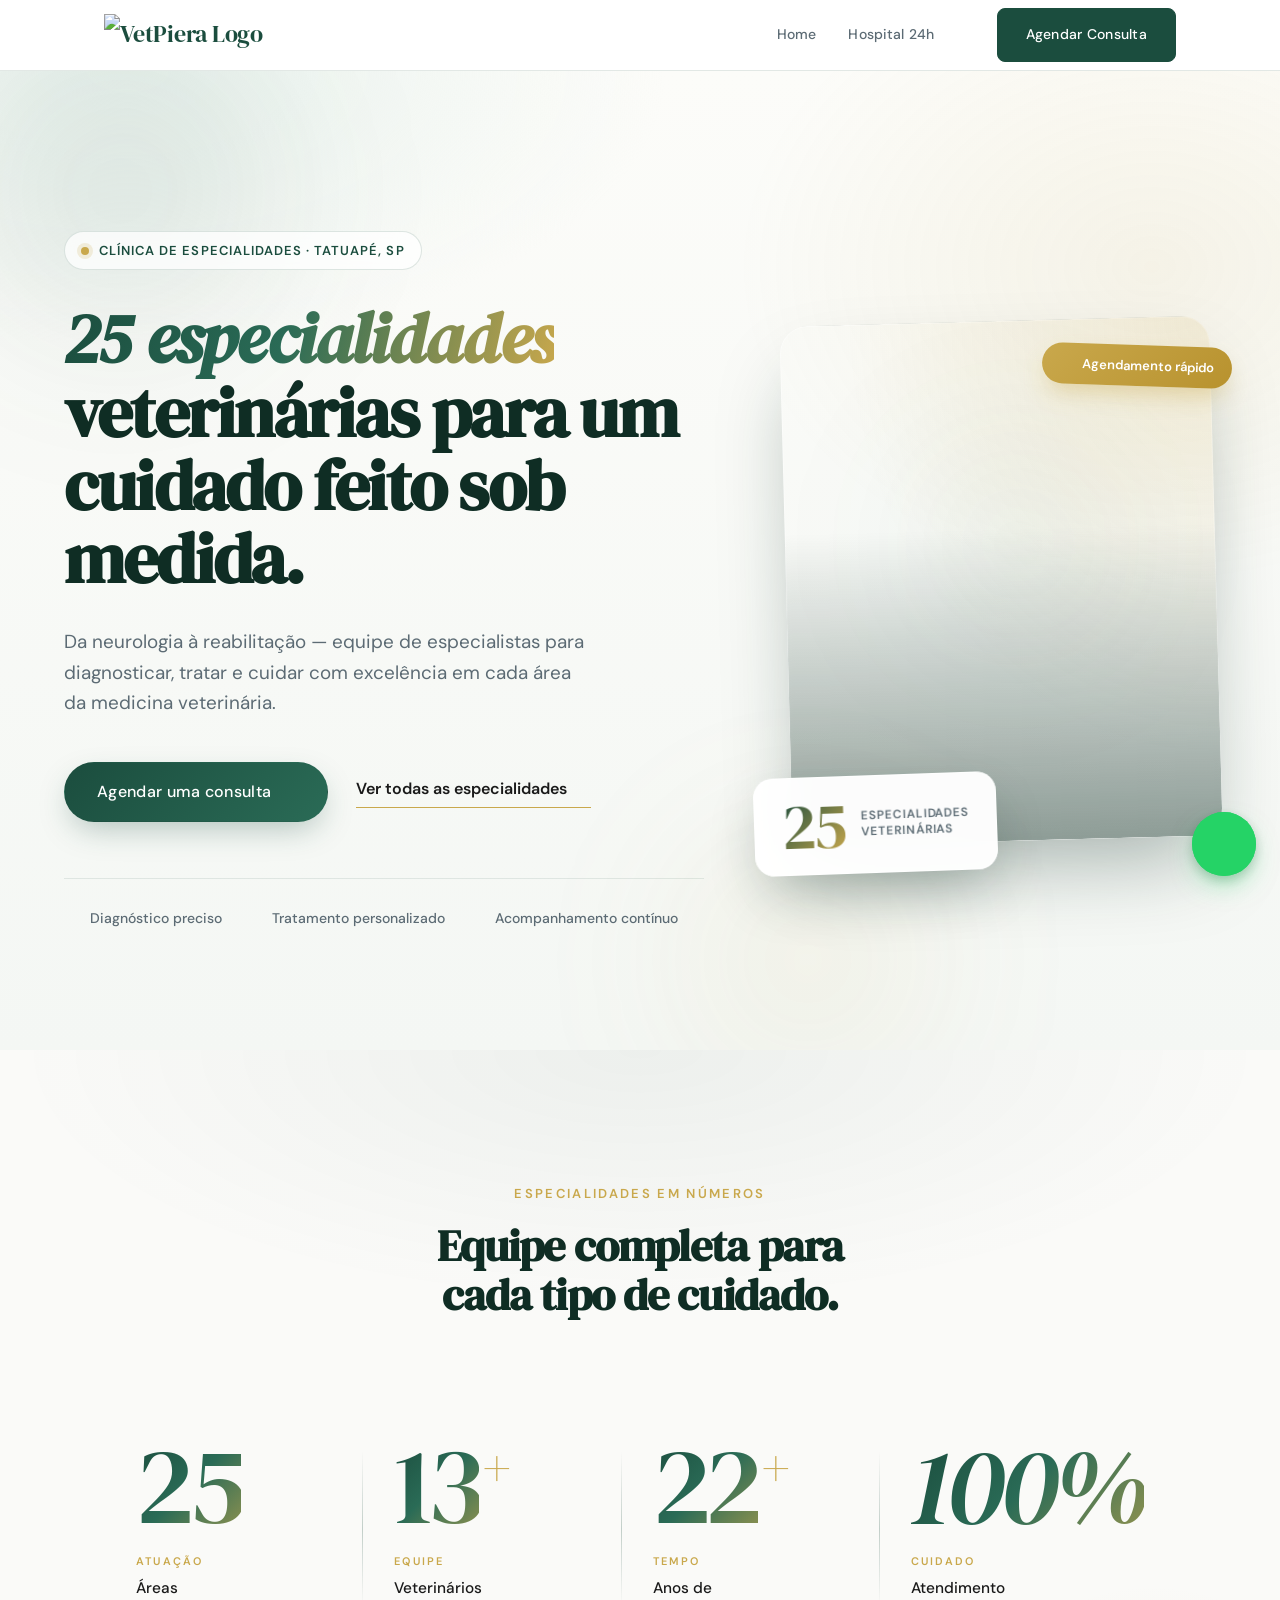
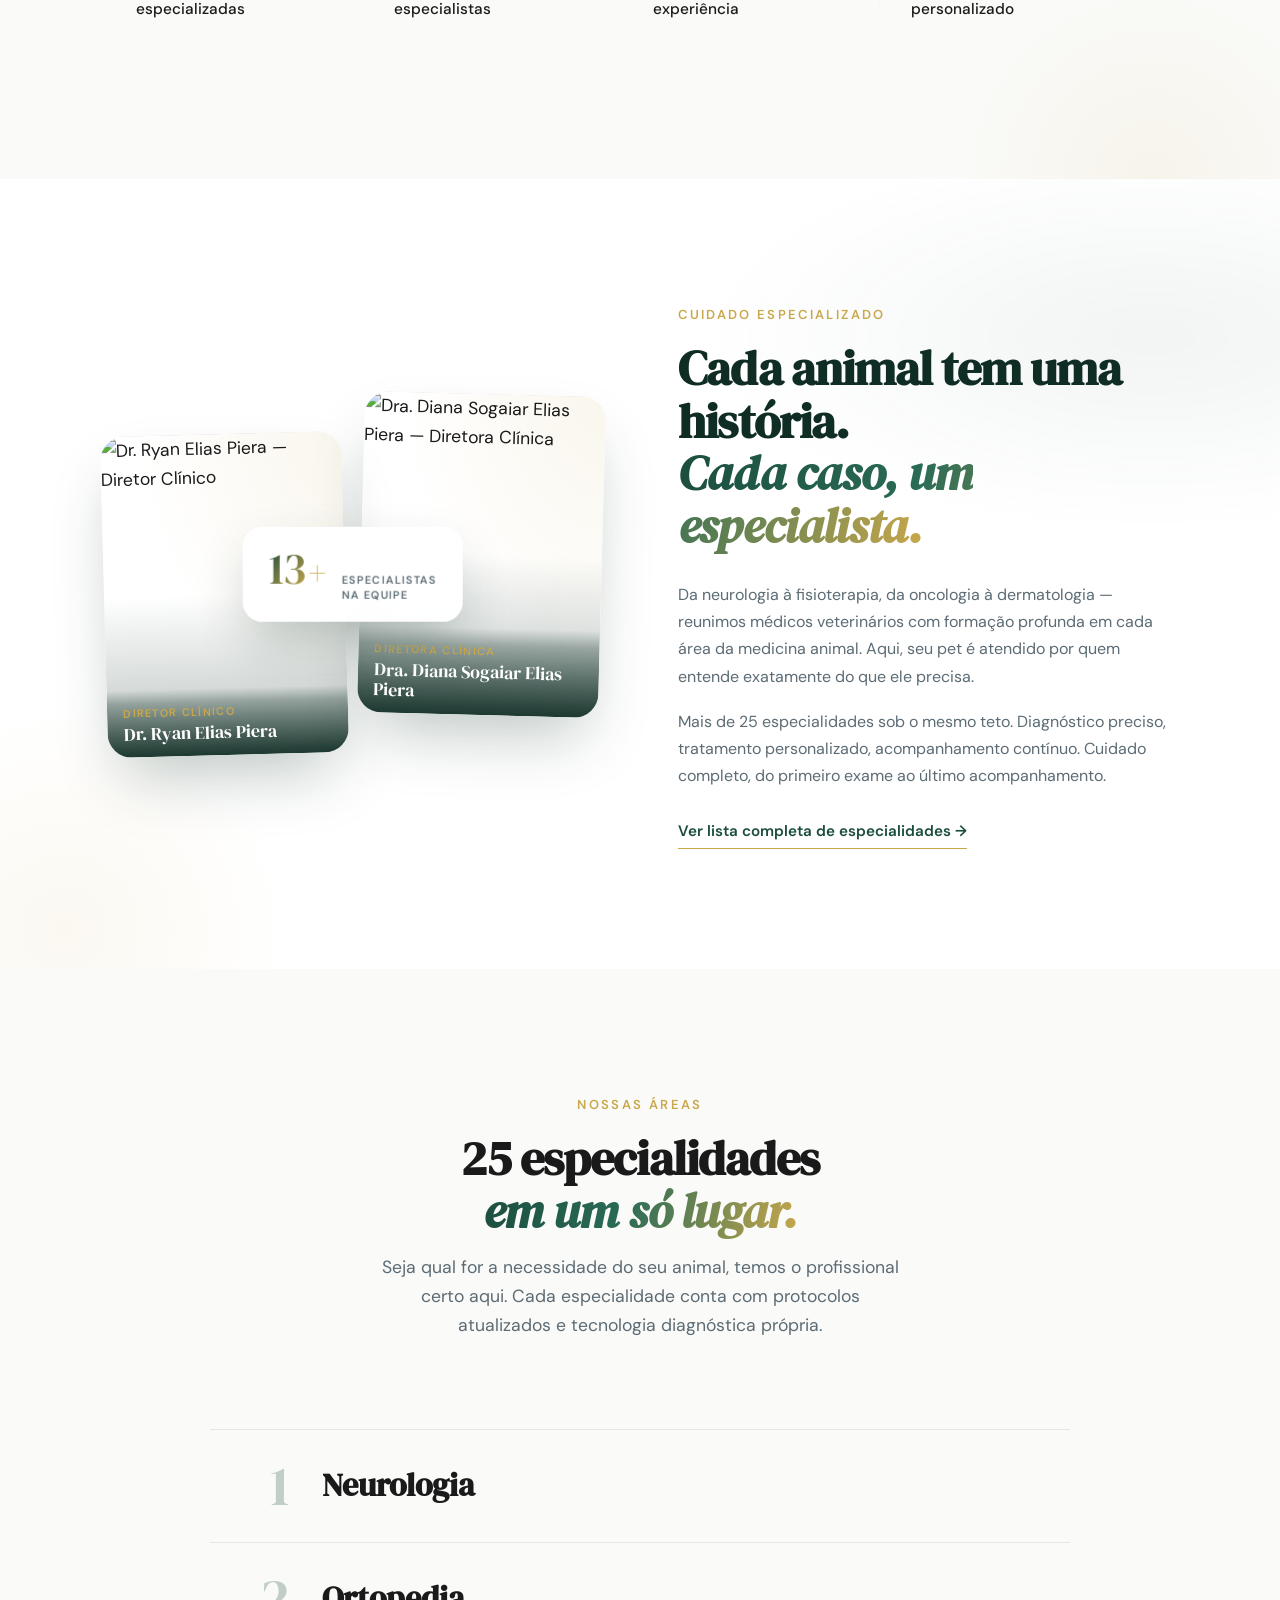
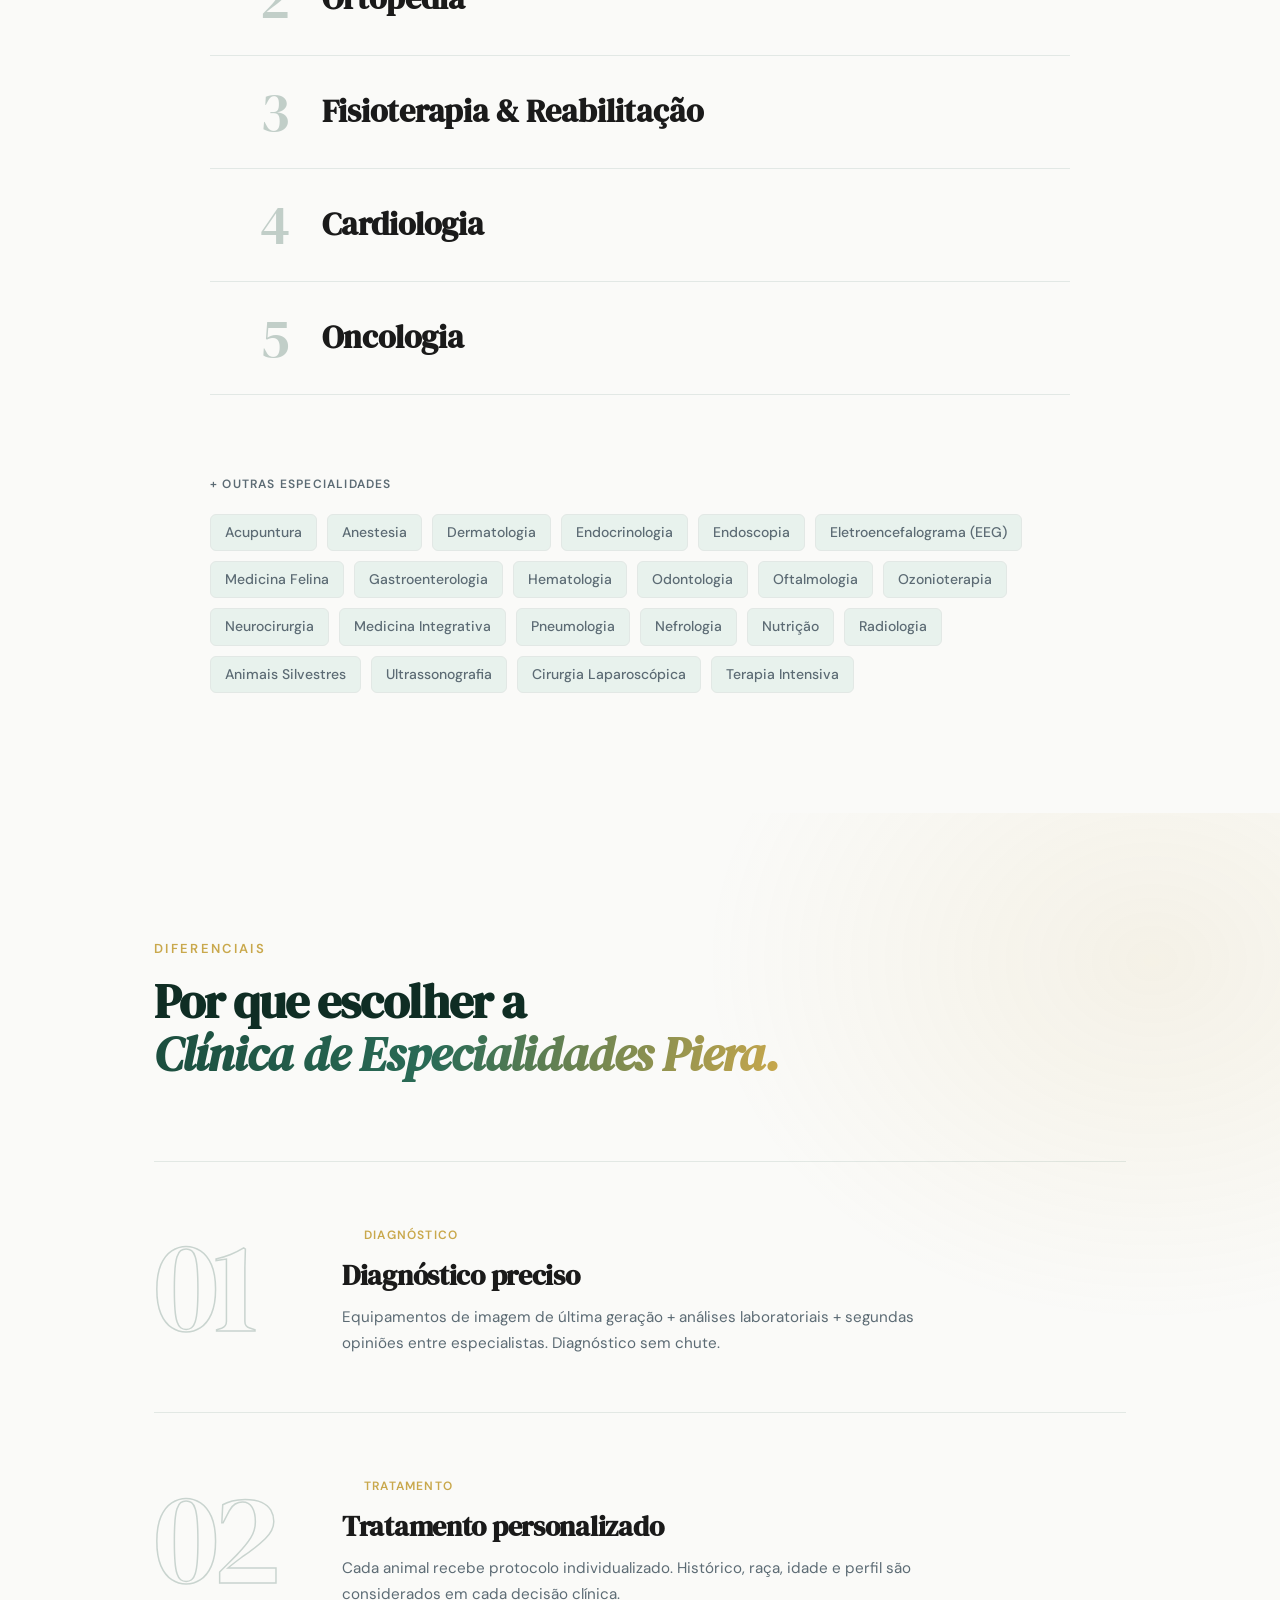
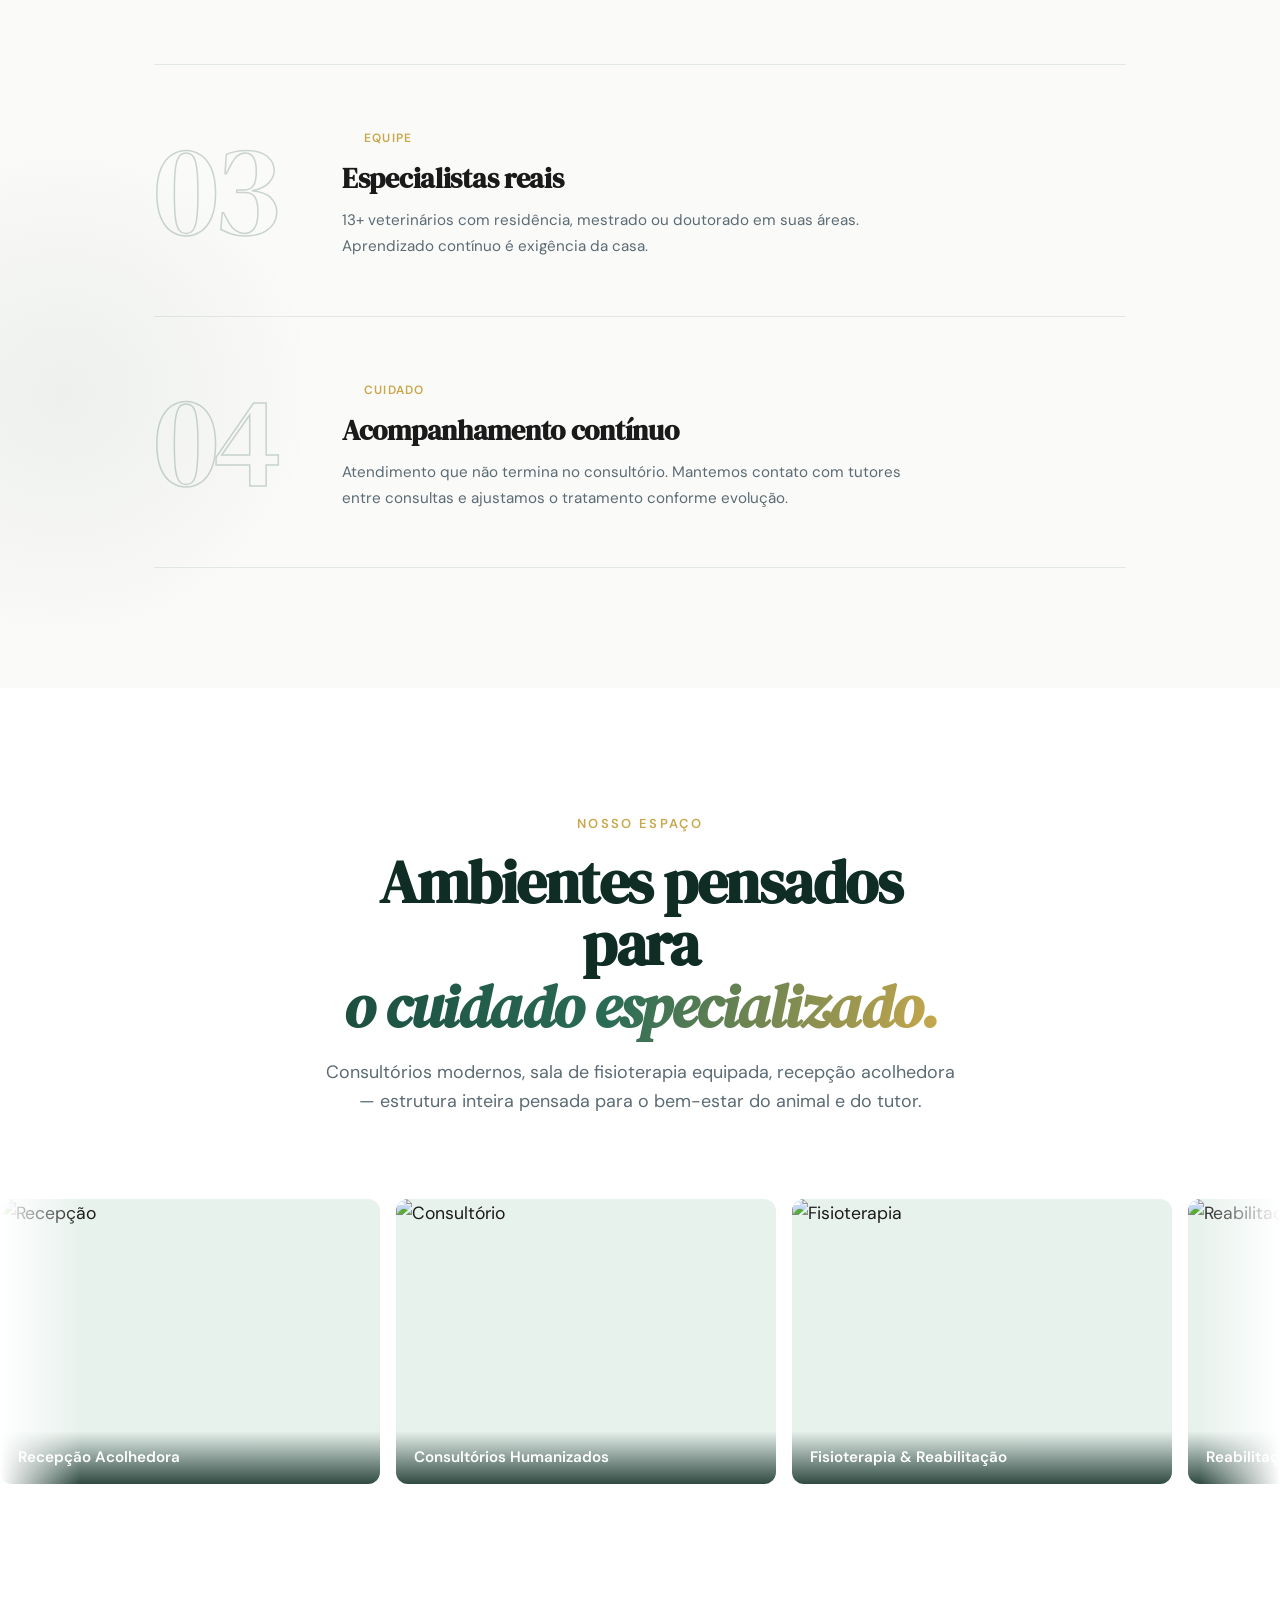
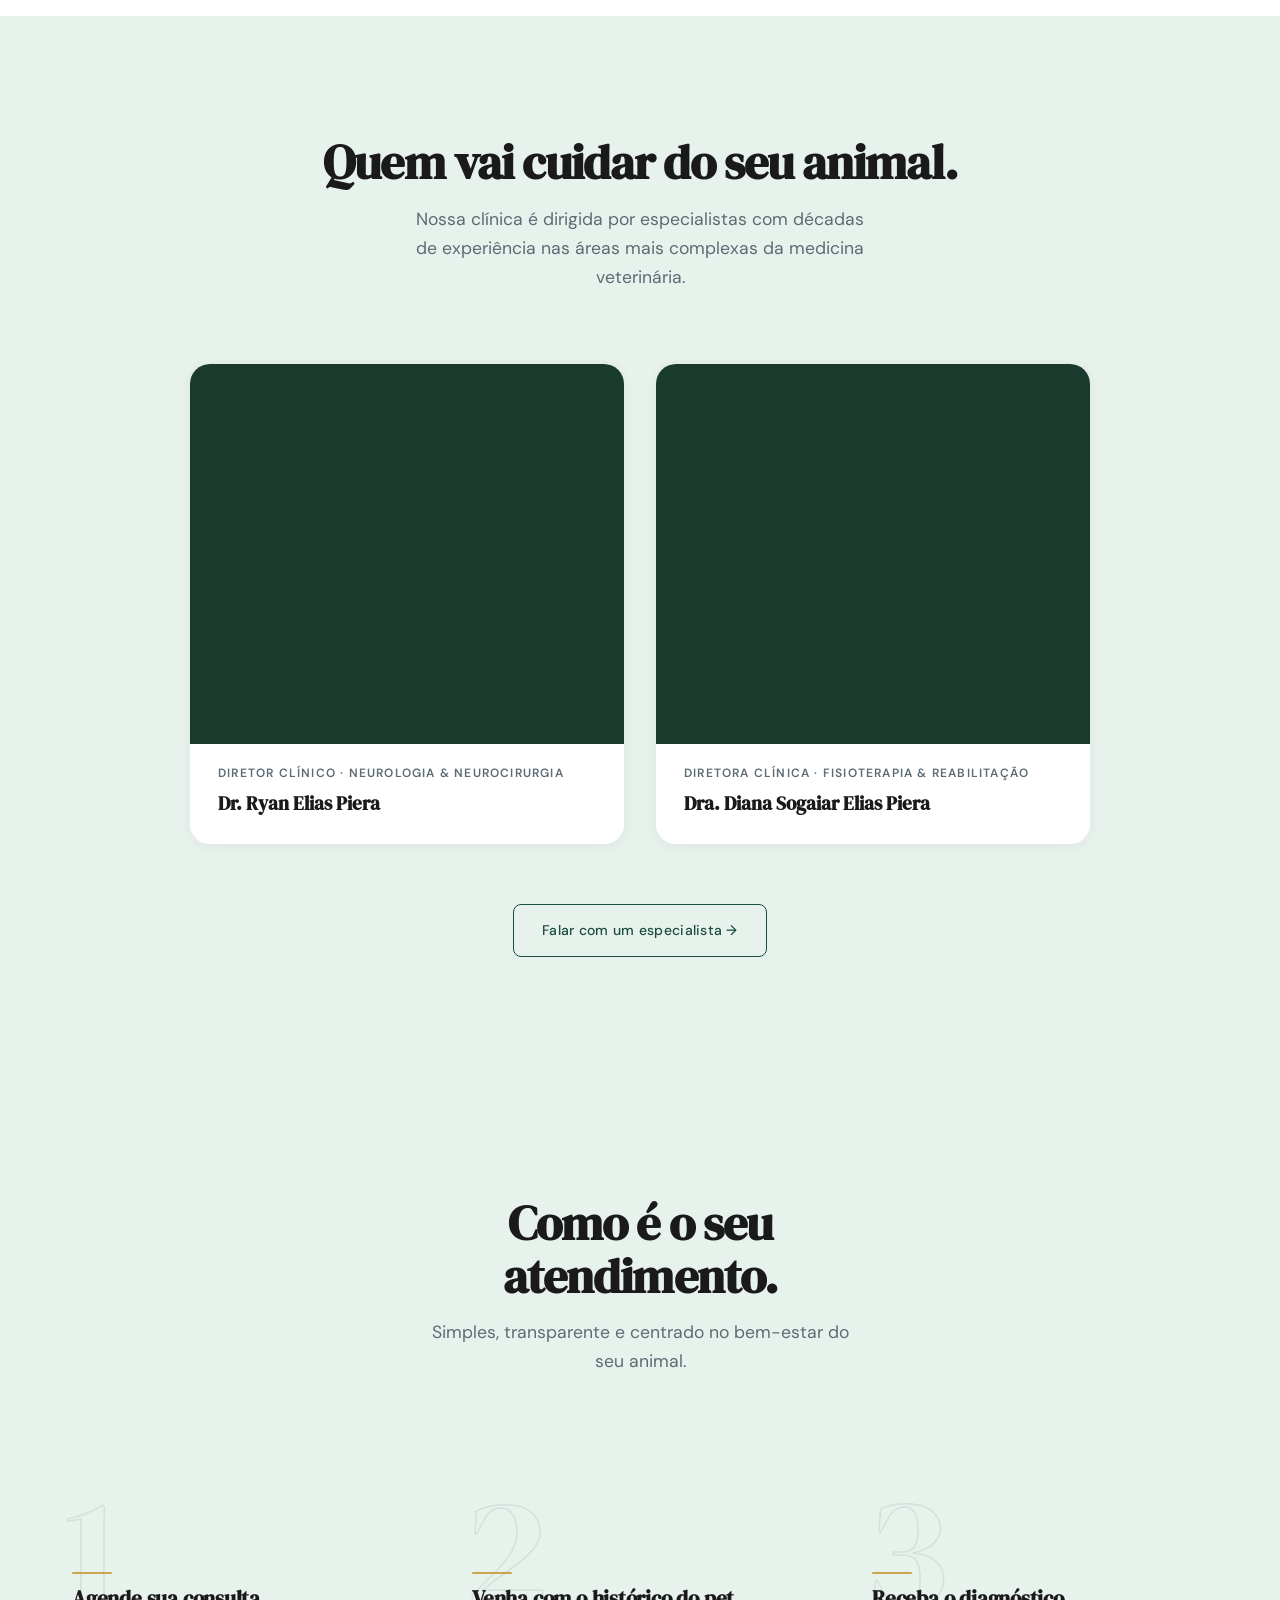
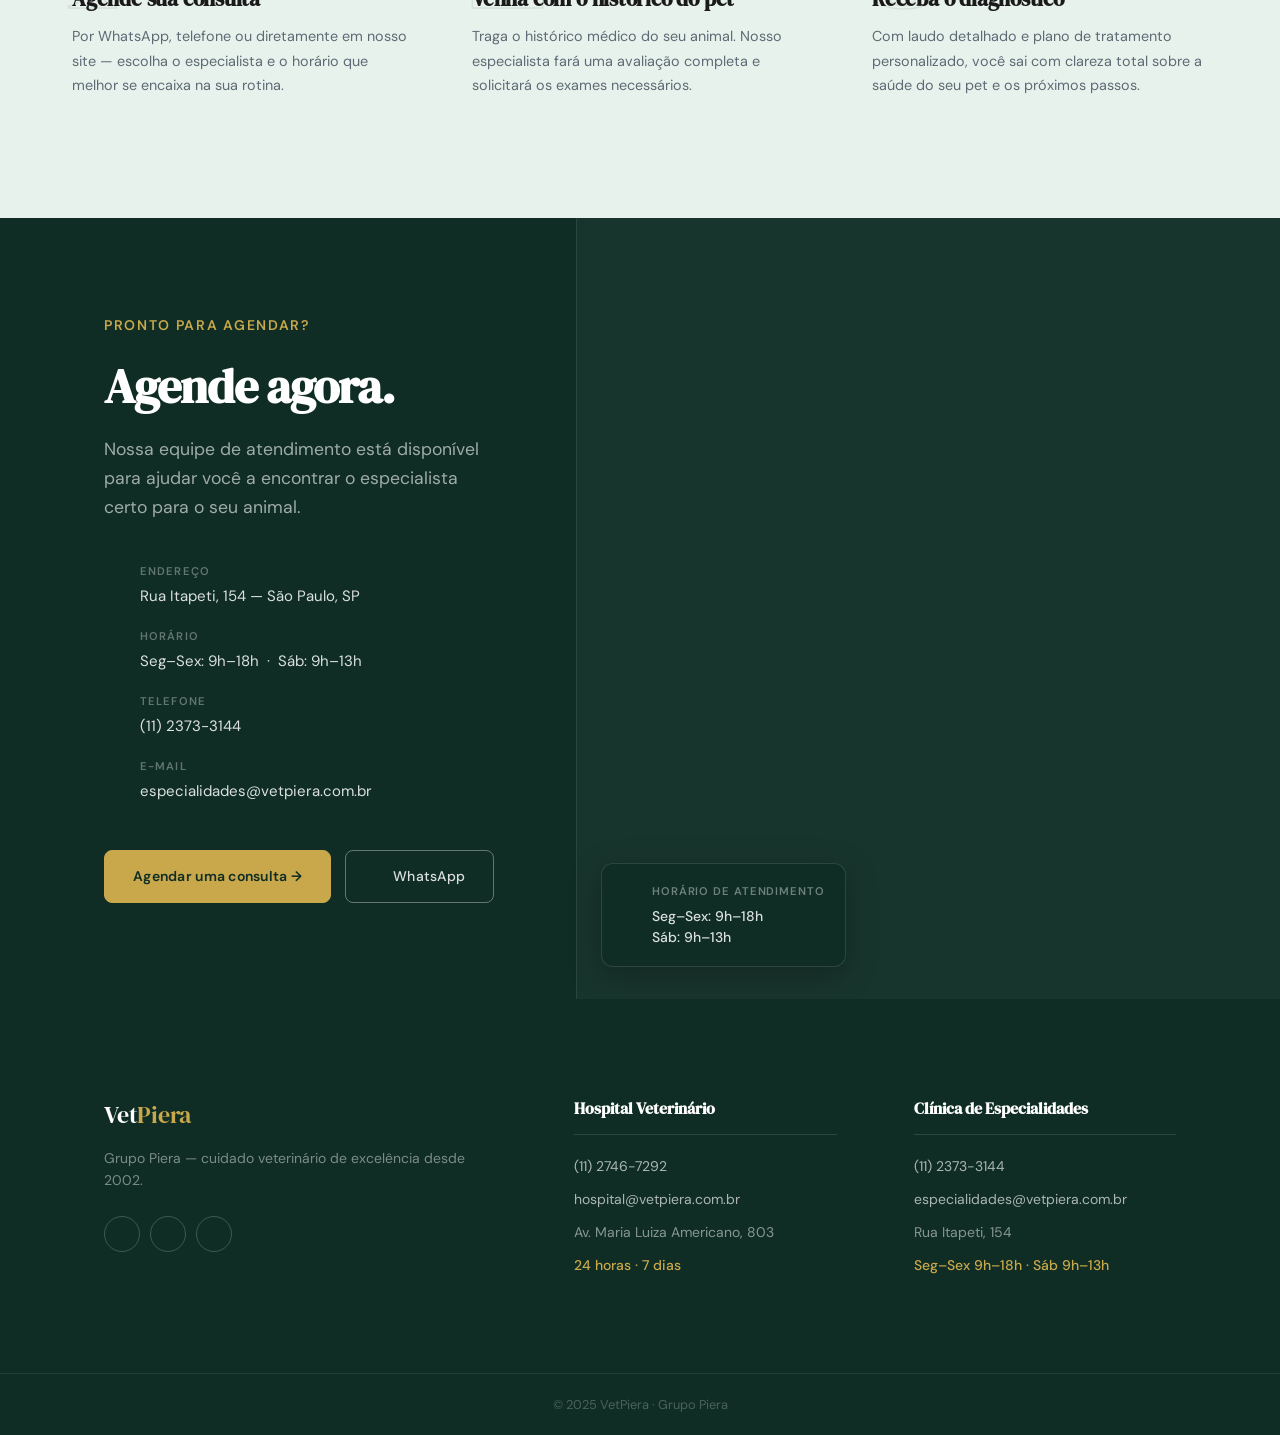
==== commit c7a52389: "Perf: reserva espaco fixo para icones Phosphor (evita CLS quando carregam async)" ====
--- a/especialidades/index.html
+++ b/especialidades/index.html
@@ -33,6 +33,18 @@
     <link rel="stylesheet" href="https://unpkg.com/@phosphor-icons/web@2.1.1/src/regular/style.css">
     <link rel="stylesheet" href="https://unpkg.com/@phosphor-icons/web@2.1.1/src/fill/style.css">
   </noscript>
+
+  <!-- Reserva espaço fixo para ícones (evita CLS quando Phosphor carrega async) -->
+  <style>
+    i[class^="ph"], i[class*=" ph"] {
+      display: inline-block;
+      width: 1em;
+      height: 1em;
+      min-width: 1em;
+      line-height: 1;
+      vertical-align: middle;
+    }
+  </style>
 </head>
 <body>
 
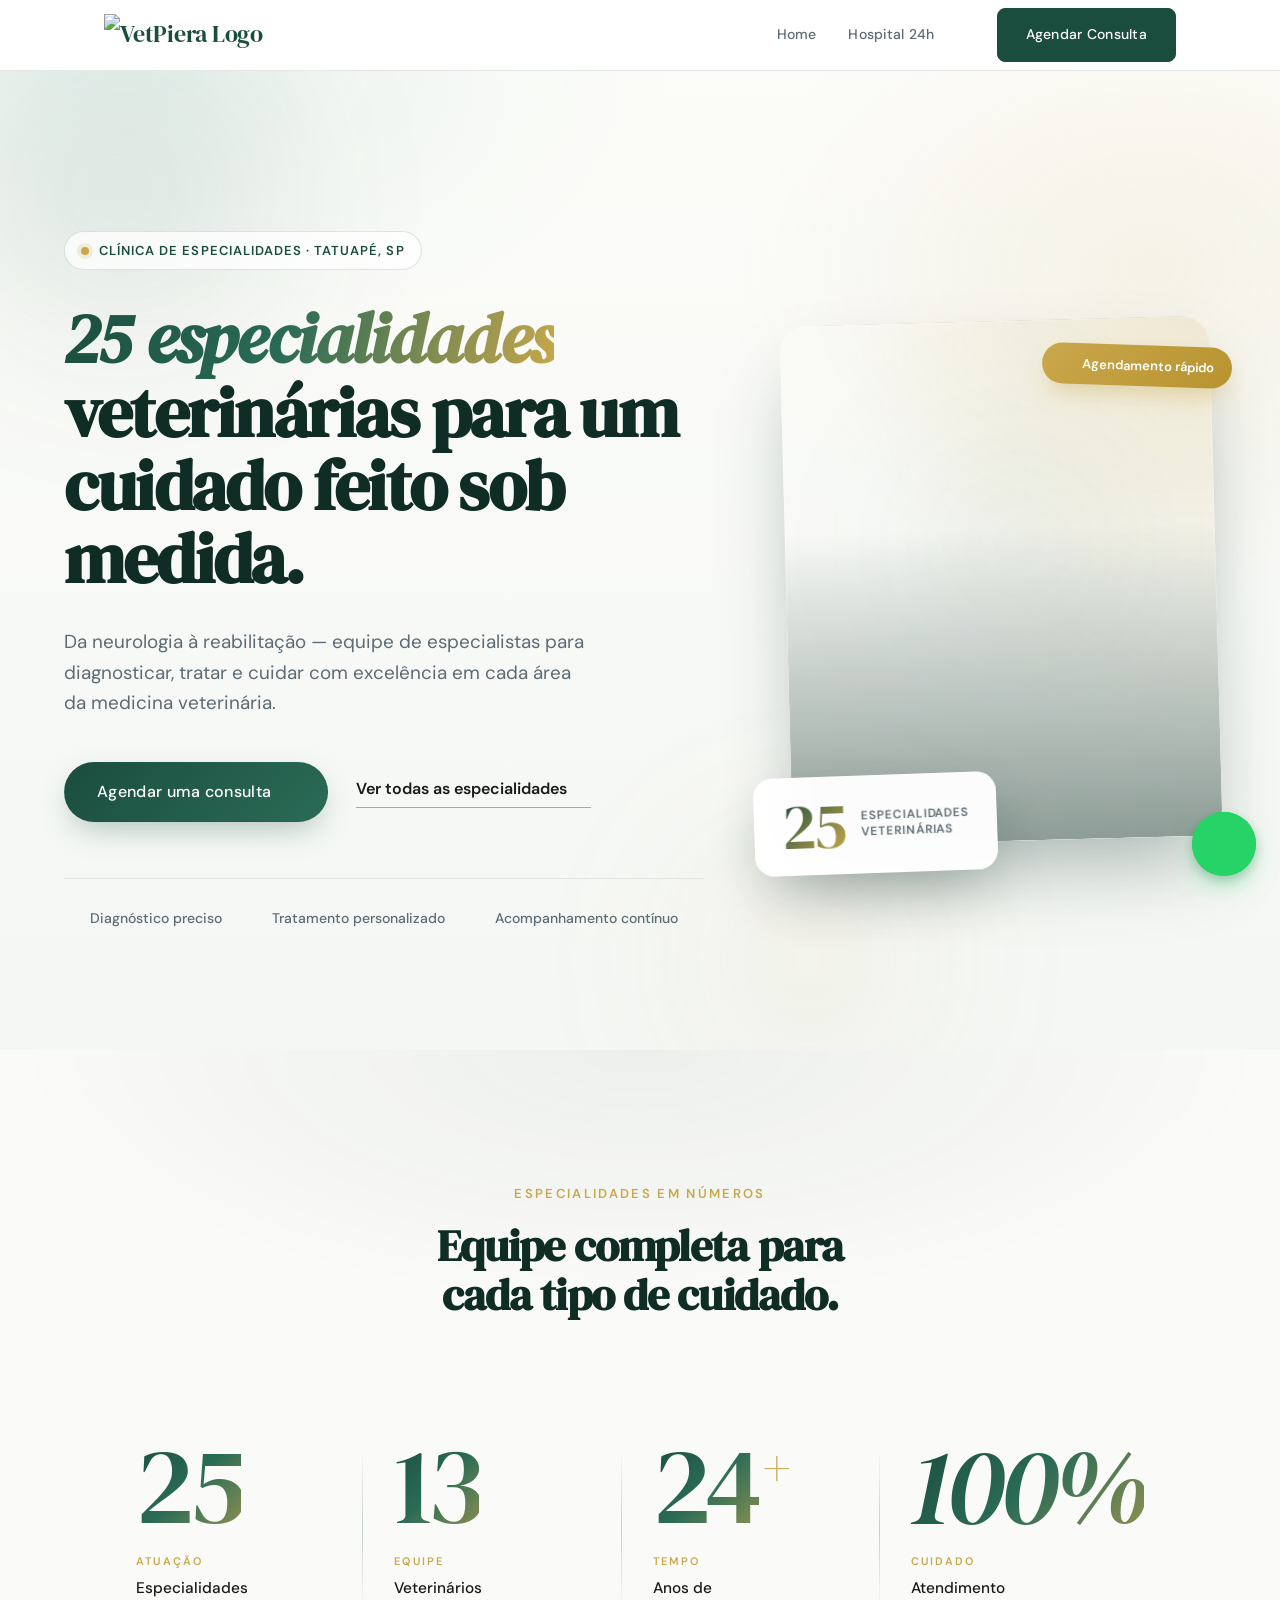
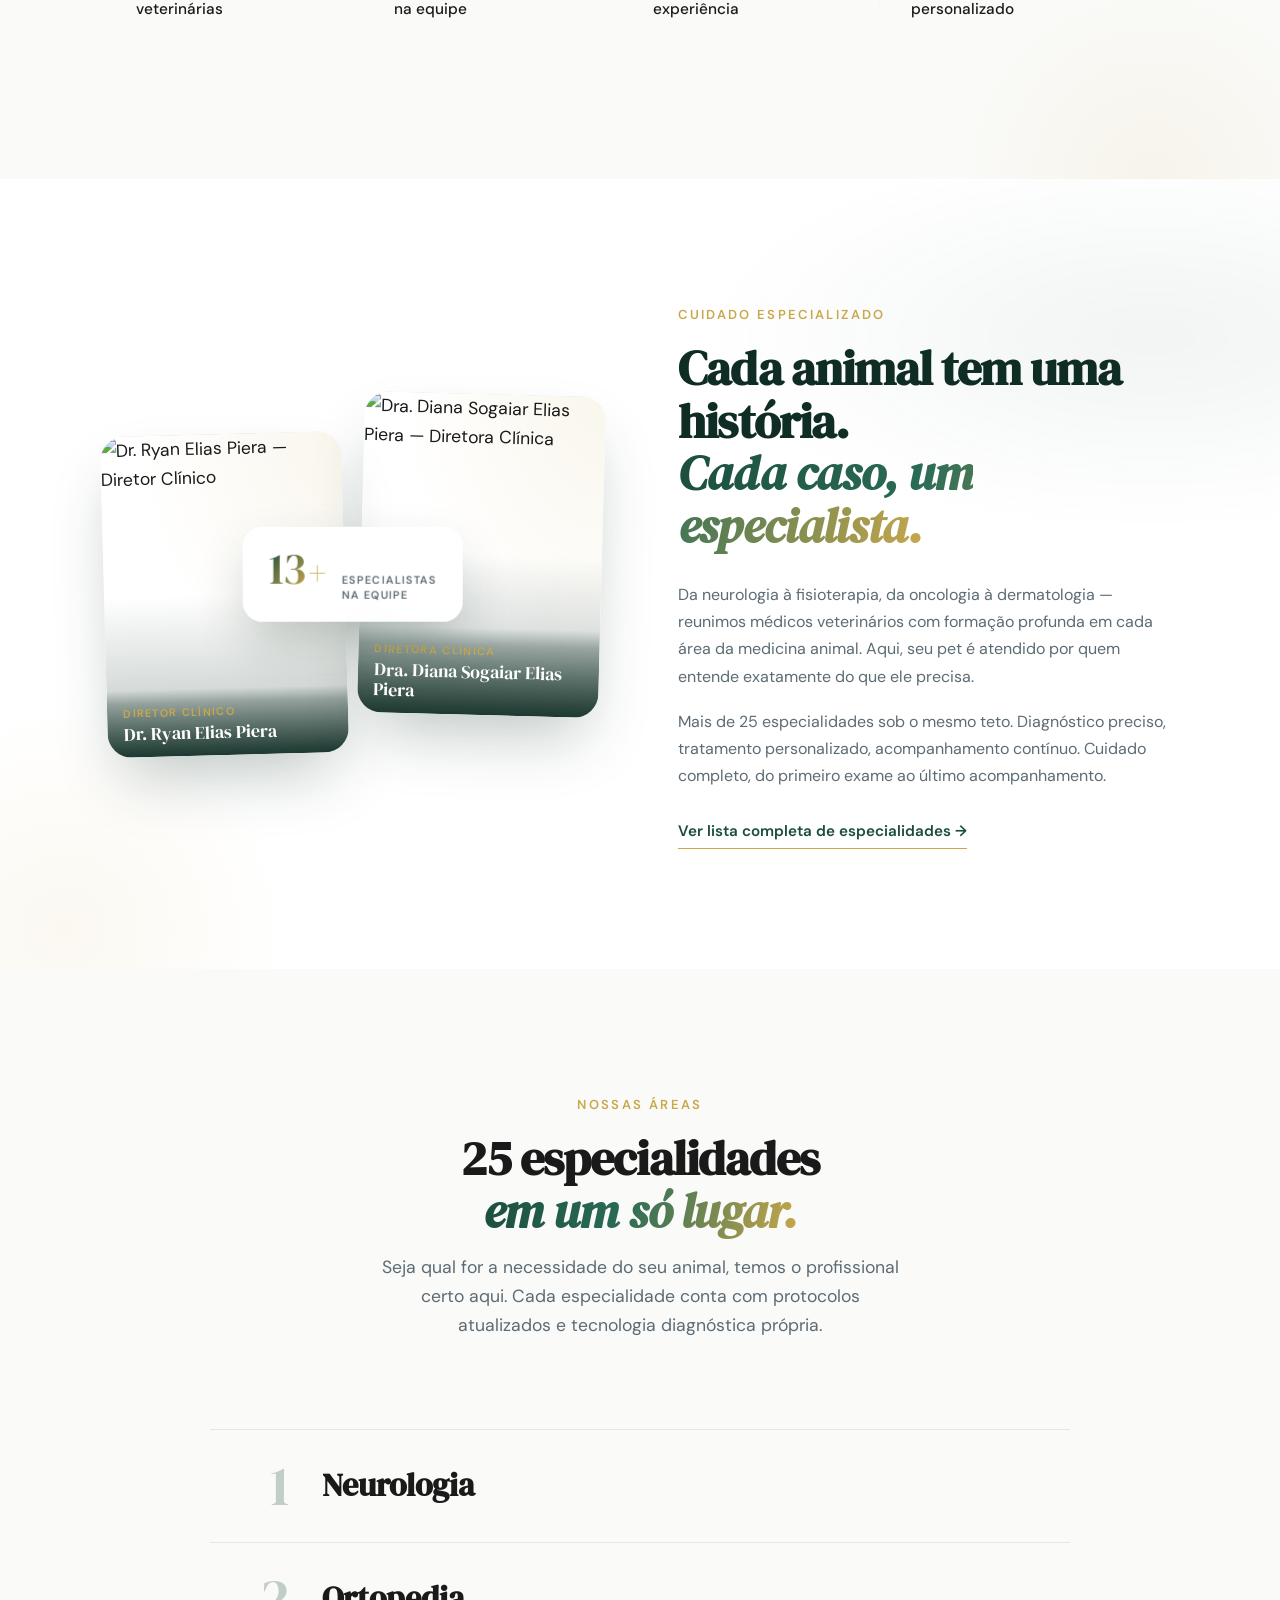
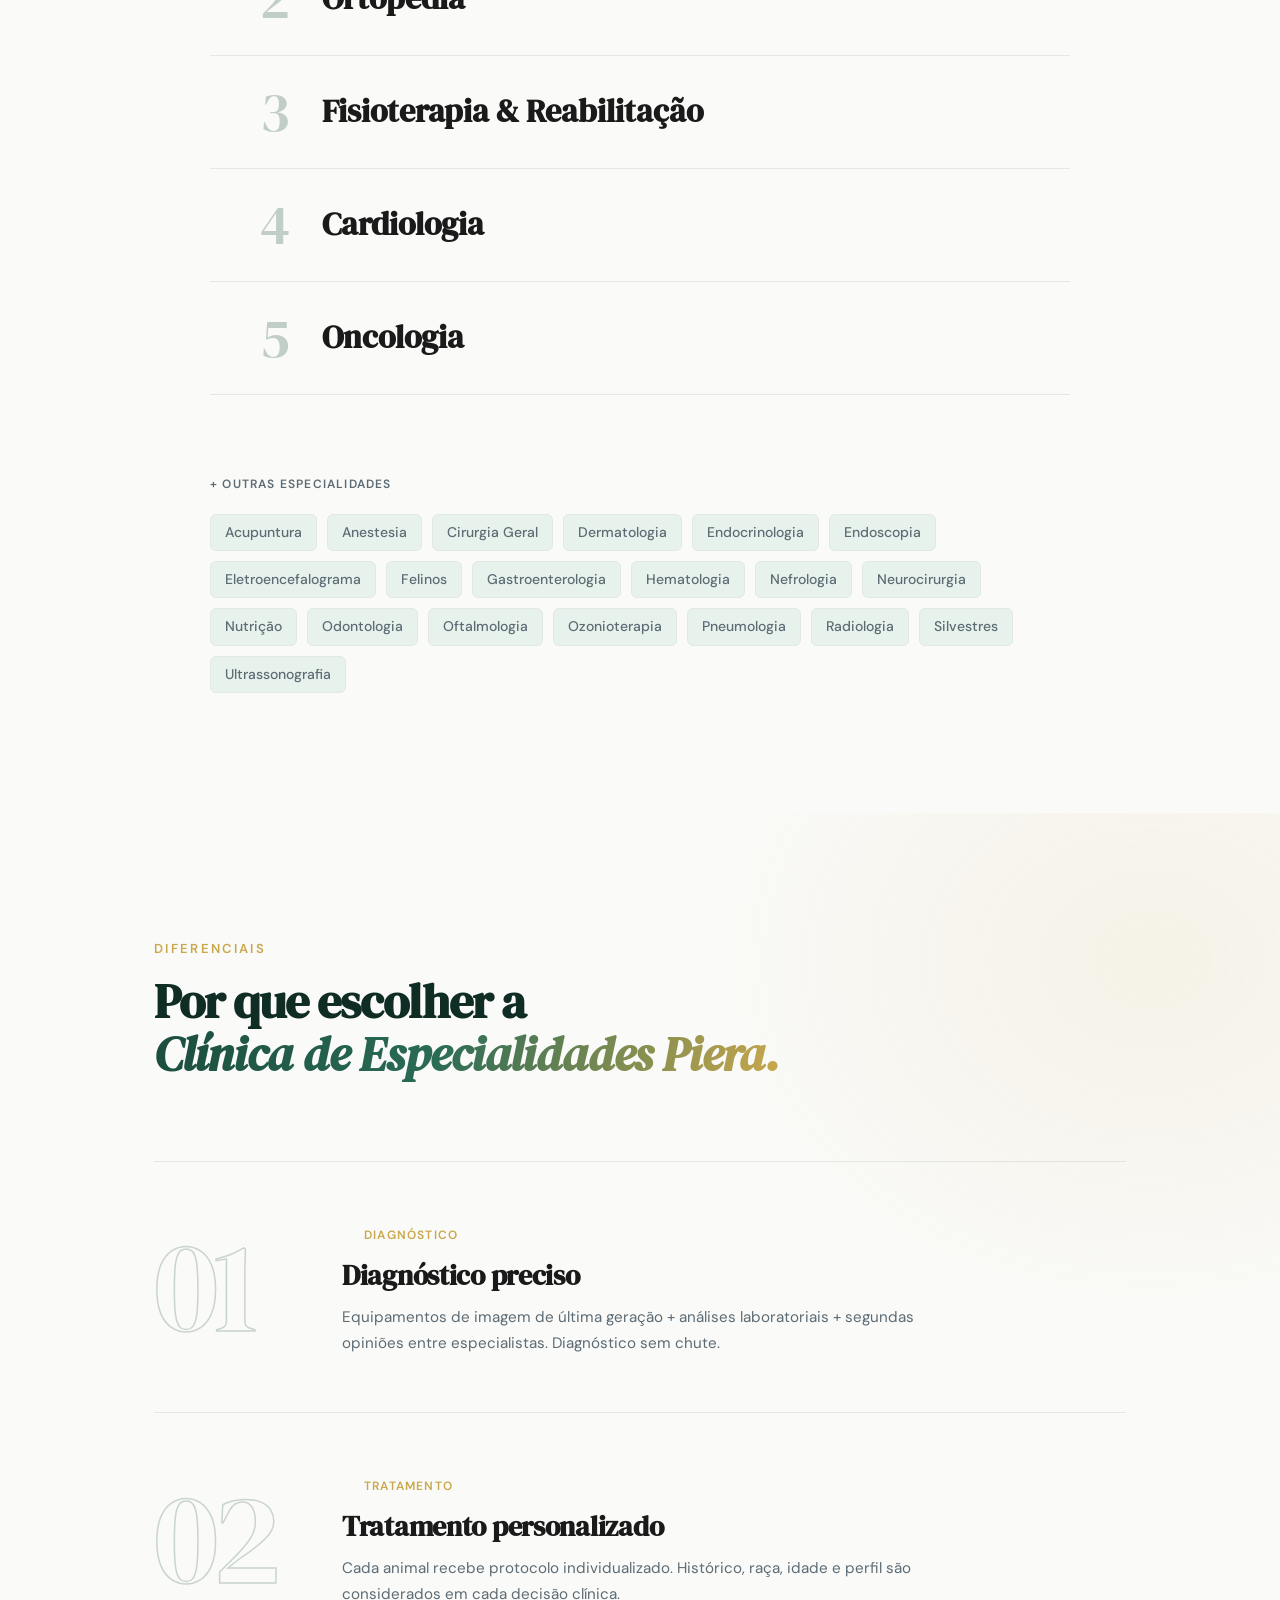
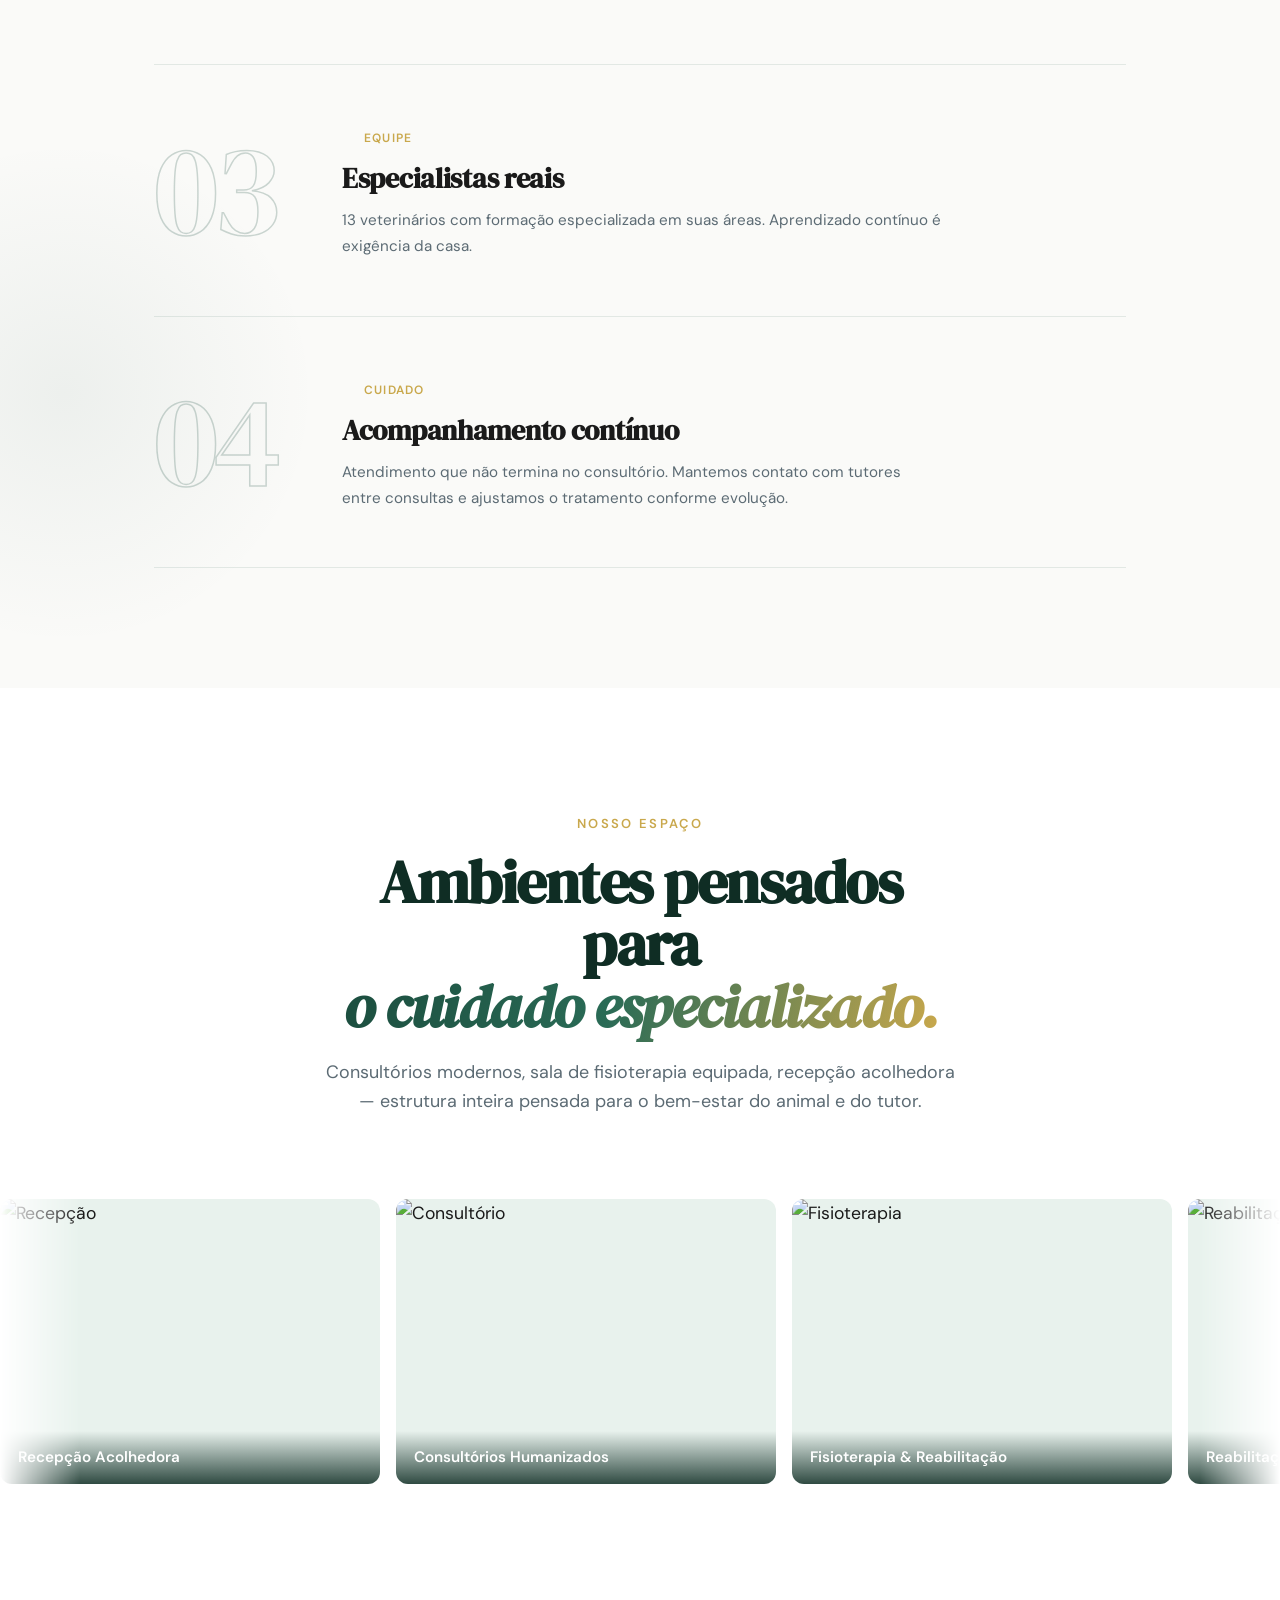
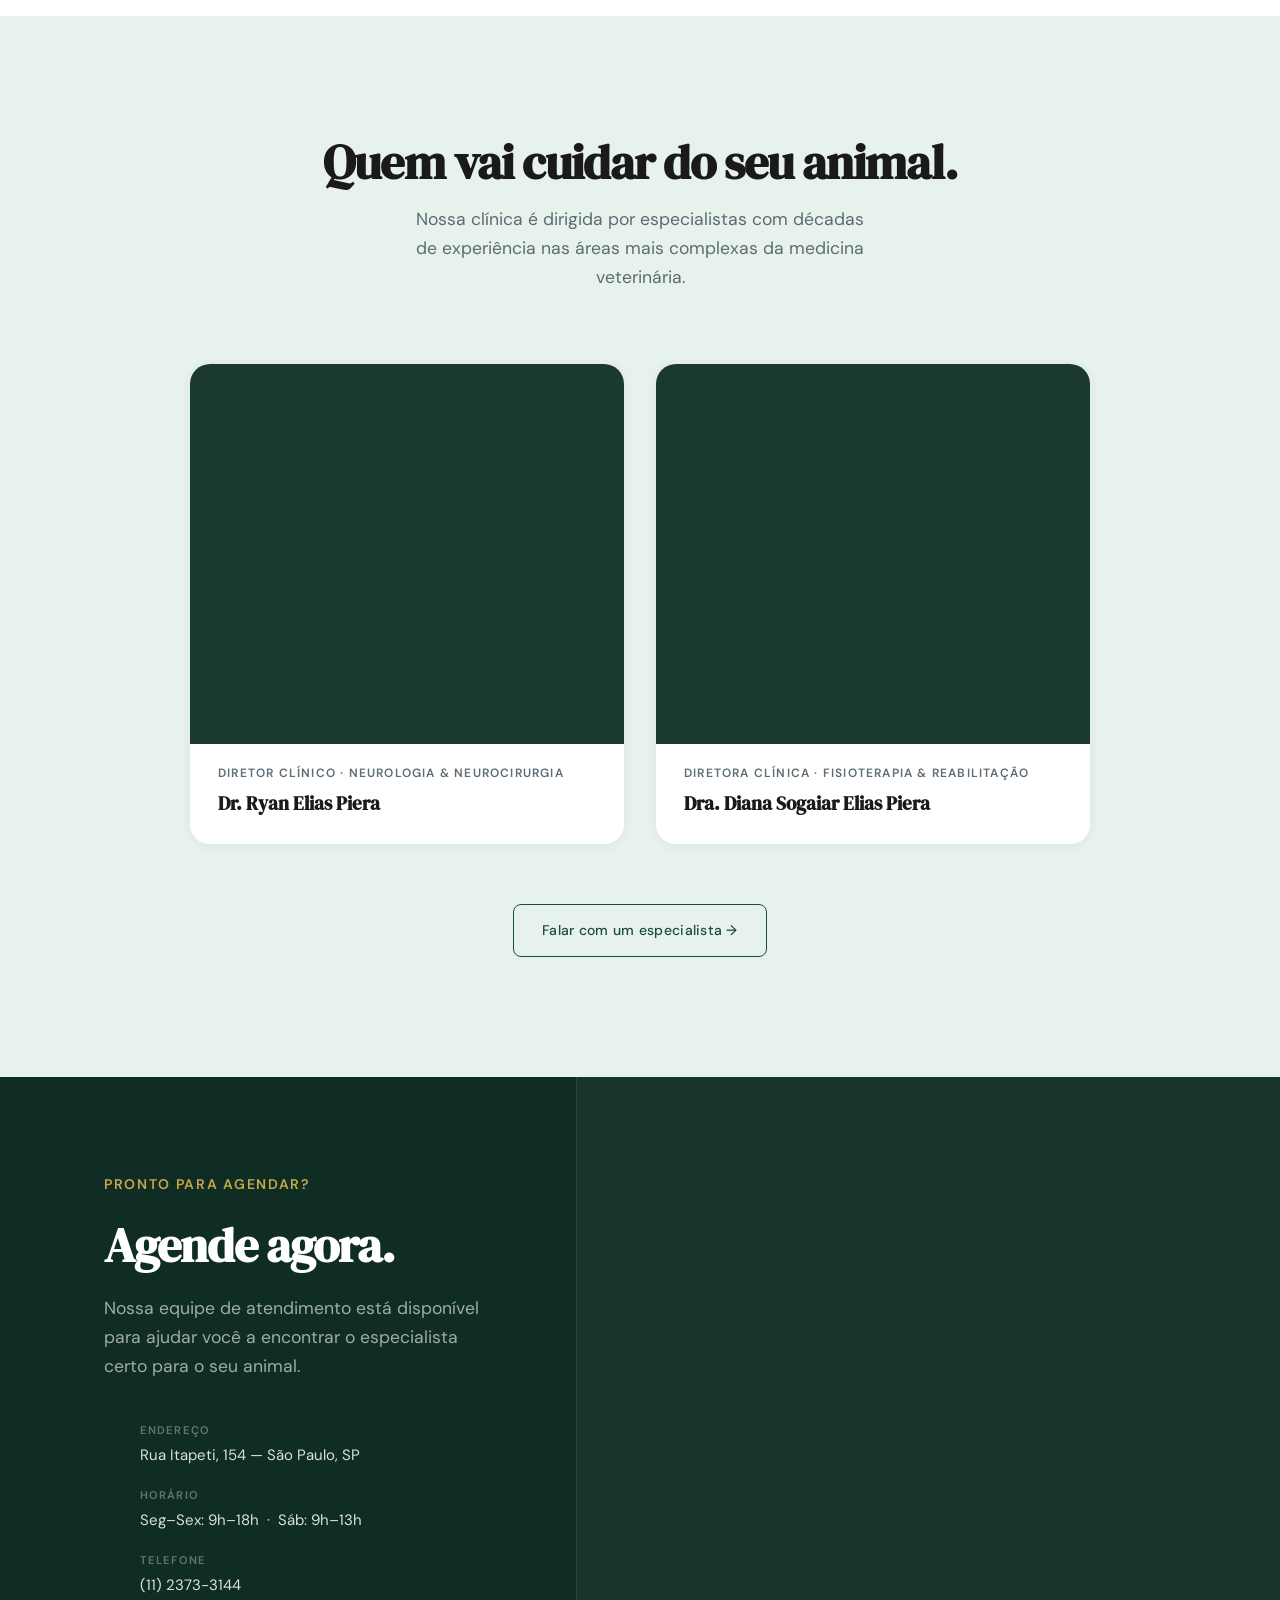
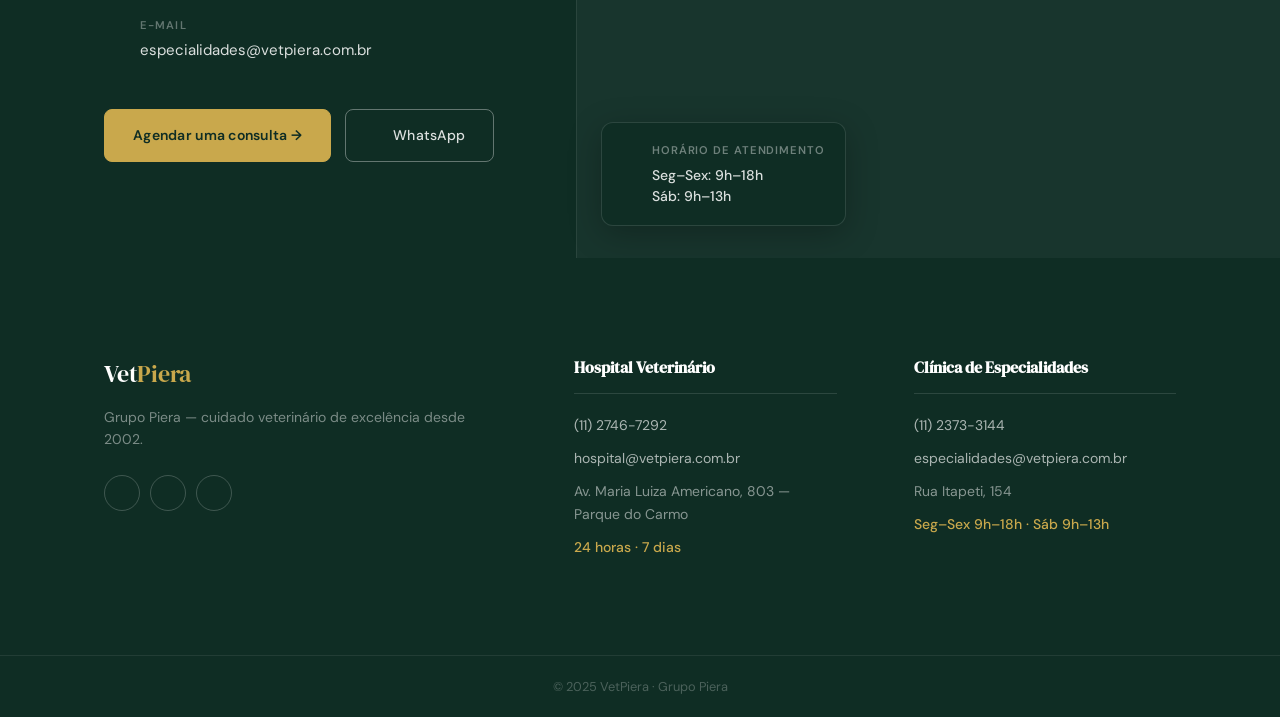
==== commit 90e747ab: "Copy: substituir invenções por dados reais do cliente Cliente reclamou que muitos dados foram invent" ====
--- a/especialidades/index.html
+++ b/especialidades/index.html
@@ -34,7 +34,7 @@
     <link rel="stylesheet" href="https://unpkg.com/@phosphor-icons/web@2.1.1/src/fill/style.css">
   </noscript>
 
-  <!-- Reserva espaço fixo para ícones (evita CLS quando Phosphor carrega async) -->
+  <!-- Critical CSS inline: ícones com espaço reservado + orbs do hero pré-posicionados (evita CLS) -->
   <style>
     i[class^="ph"], i[class*=" ph"] {
       display: inline-block;
@@ -44,6 +44,12 @@
       line-height: 1;
       vertical-align: middle;
     }
+    .esp-hero { position: relative; overflow: hidden; min-height: 100svh; }
+    .esp-hero__bg { position: absolute; inset: 0; z-index: 0; pointer-events: none; overflow: hidden; }
+    .esp-hero__bg-orb { position: absolute; border-radius: 50%; filter: blur(80px); opacity: 0.55; }
+    .esp-hero__bg-orb--1 { width: 480px; height: 480px; top: -120px; left: -120px; }
+    .esp-hero__bg-orb--2 { width: 380px; height: 380px; bottom: -100px; right: 22%; }
+    .esp-hero__bg-orb--3 { width: 320px; height: 320px; top: 32%; right: 8%; }
   </style>
 </head>
 <body>
@@ -80,10 +86,10 @@
     <section class="esp-hero" aria-label="Especialidades veterinárias VetPiera">
 
       <!-- Mesh gradient backdrop -->
-      <div class="esp-hero__bg" aria-hidden="true">
-        <div class="esp-hero__bg-orb esp-hero__bg-orb--1"></div>
-        <div class="esp-hero__bg-orb esp-hero__bg-orb--2"></div>
-        <div class="esp-hero__bg-orb esp-hero__bg-orb--3"></div>
+      <div class="esp-hero__bg" aria-hidden="true" style="position:absolute;inset:0;z-index:0;pointer-events:none;overflow:hidden">
+        <div class="esp-hero__bg-orb esp-hero__bg-orb--1" style="position:absolute;width:480px;height:480px;top:-120px;left:-120px;border-radius:50%;filter:blur(80px);opacity:0.55"></div>
+        <div class="esp-hero__bg-orb esp-hero__bg-orb--2" style="position:absolute;width:380px;height:380px;bottom:-100px;right:22%;border-radius:50%;filter:blur(80px);opacity:0.55"></div>
+        <div class="esp-hero__bg-orb esp-hero__bg-orb--3" style="position:absolute;width:320px;height:320px;top:32%;right:8%;border-radius:50%;filter:blur(80px);opacity:0.55"></div>
       </div>
 
       <div class="esp-hero__container">
@@ -173,24 +179,23 @@
             </div>
             <div class="esp-stats__label-wrap">
               <span class="esp-stats__label-eyebrow">Atuação</span>
-              <p class="esp-stats__label">Áreas<br>especializadas</p>
+              <p class="esp-stats__label">Especialidades<br>veterinárias</p>
             </div>
           </div>
 
           <div class="esp-stats__item" style="--stat-i: 1">
             <div class="esp-stats__num-wrap">
               <span class="esp-stats__num" data-count-to="13">13</span>
-              <span class="esp-stats__plus">+</span>
             </div>
             <div class="esp-stats__label-wrap">
               <span class="esp-stats__label-eyebrow">Equipe</span>
-              <p class="esp-stats__label">Veterinários<br>especialistas</p>
+              <p class="esp-stats__label">Veterinários<br>na equipe</p>
             </div>
           </div>
 
           <div class="esp-stats__item" style="--stat-i: 2">
             <div class="esp-stats__num-wrap">
-              <span class="esp-stats__num" data-count-to="22">22</span>
+              <span class="esp-stats__num" data-count-to="24">24</span>
               <span class="esp-stats__plus">+</span>
             </div>
             <div class="esp-stats__label-wrap">
@@ -304,26 +309,24 @@
           <div class="esp-grid__tags">
             <span class="esp-grid__tag">Acupuntura</span>
             <span class="esp-grid__tag">Anestesia</span>
+            <span class="esp-grid__tag">Cirurgia Geral</span>
             <span class="esp-grid__tag">Dermatologia</span>
             <span class="esp-grid__tag">Endocrinologia</span>
             <span class="esp-grid__tag">Endoscopia</span>
-            <span class="esp-grid__tag">Eletroencefalograma (EEG)</span>
-            <span class="esp-grid__tag">Medicina Felina</span>
+            <span class="esp-grid__tag">Eletroencefalograma</span>
+            <span class="esp-grid__tag">Felinos</span>
             <span class="esp-grid__tag">Gastroenterologia</span>
             <span class="esp-grid__tag">Hematologia</span>
+            <span class="esp-grid__tag">Nefrologia</span>
+            <span class="esp-grid__tag">Neurocirurgia</span>
+            <span class="esp-grid__tag">Nutrição</span>
             <span class="esp-grid__tag">Odontologia</span>
             <span class="esp-grid__tag">Oftalmologia</span>
             <span class="esp-grid__tag">Ozonioterapia</span>
-            <span class="esp-grid__tag">Neurocirurgia</span>
-            <span class="esp-grid__tag">Medicina Integrativa</span>
             <span class="esp-grid__tag">Pneumologia</span>
-            <span class="esp-grid__tag">Nefrologia</span>
-            <span class="esp-grid__tag">Nutrição</span>
             <span class="esp-grid__tag">Radiologia</span>
-            <span class="esp-grid__tag">Animais Silvestres</span>
+            <span class="esp-grid__tag">Silvestres</span>
             <span class="esp-grid__tag">Ultrassonografia</span>
-            <span class="esp-grid__tag">Cirurgia Laparoscópica</span>
-            <span class="esp-grid__tag">Terapia Intensiva</span>
           </div>
         </div>
       </div>
@@ -373,7 +376,7 @@
                 <span>Equipe</span>
               </div>
               <h3 class="esp-pillars__name">Especialistas reais</h3>
-              <p class="esp-pillars__text">13+ veterinários com residência, mestrado ou doutorado em suas áreas. Aprendizado contínuo é exigência da casa.</p>
+              <p class="esp-pillars__text">13 veterinários com formação especializada em suas áreas. Aprendizado contínuo é exigência da casa.</p>
             </div>
           </div>
 
@@ -491,8 +494,8 @@
               <p class="spec-card__specialty">Diretor Clínico · CRMV-SP</p>
               <div class="spec-card__bio">
                 <div class="spec-card__bio-content">
-                  <p><strong>Formação:</strong> Graduação USP (2000), Mestrado USP (2005), Especialista Neurologia Anhembi (2009) e Argentina (2012). Neurocirurgião UNESP (2019).</p>
-                  <p><strong>Experiência:</strong> Diretor do Grupo Piera desde 2002. Especialista em doenças neuromusculares e emergências neurológicas.</p>
+                  <p><strong>Formação:</strong> Graduação USP (2000), Mestrado USP (2005), Especialização em Neurologia Anhembi Morumbi (2009) e pós-graduações em múltiplas instituições.</p>
+                  <p><strong>Experiência:</strong> Diretor do Grupo Piera desde 2002. Especialista em neurologia e neurocirurgia veterinária.</p>
                 </div>
                 <button class="btn-ver-mais" onclick="toggleBio(this)">Ver mais</button>
               </div>
@@ -513,8 +516,8 @@
               <p class="spec-card__specialty">Diretora Clínica · CRMV-SP</p>
               <div class="spec-card__bio">
                 <div class="spec-card__bio-content">
-                  <p><strong>Formação:</strong> Graduação USP (2005), Residência USP, Esp. Fisioterapia e Acupuntura IBRA (2019), Ozonioterapia (2022).</p>
-                  <p><strong>Experiência:</strong> Diretora desde 2002. Especialista em reabilitação integrativa e ozonioterapia.</p>
+                  <p><strong>Formação:</strong> Graduação USP (2005), Residência USP (2005-2007), Pós-graduação em Cirurgia de Tecidos Moles (2007-2009). Especializações em Fisioterapia, Acupuntura e Ozonioterapia.</p>
+                  <p><strong>Experiência:</strong> Diretora do Grupo Piera desde 2002. Especialista em reabilitação integrativa e ozonioterapia.</p>
                 </div>
                 <button class="btn-ver-mais" onclick="toggleBio(this)">Ver mais</button>
               </div>
@@ -534,53 +537,6 @@
       </div>
     </section>
 
-
-    <!-- ============================================================
-         SECTION 8 — PROCESSO ("Como Funciona")
-         Archetype: Poster com números gigantes (outline)
-         Constraints: View Timeline Clip Reveal + Stagger
-         ============================================================ -->
-    <section class="process" aria-label="Como funciona o atendimento">
-      <div class="process__container">
-
-        <header class="process__header">
-          <h2 class="process__title">Como é o seu<br>atendimento.</h2>
-          <p class="process__sub">Simples, transparente e centrado no bem-estar do seu animal.</p>
-        </header>
-
-        <div class="process__grid">
-
-          <div class="process__step" style="--i: 0">
-            <span class="process__big-num" aria-hidden="true">1</span>
-            <div class="process__step-content">
-              <span class="process__step-line" aria-hidden="true"></span>
-              <h3 class="process__step-title">Agende sua consulta</h3>
-              <p class="process__step-text">Por WhatsApp, telefone ou diretamente em nosso site — escolha o especialista e o horário que melhor se encaixa na sua rotina.</p>
-            </div>
-          </div>
-
-          <div class="process__step" style="--i: 1">
-            <span class="process__big-num" aria-hidden="true">2</span>
-            <div class="process__step-content">
-              <span class="process__step-line" aria-hidden="true"></span>
-              <h3 class="process__step-title">Venha com o histórico do pet</h3>
-              <p class="process__step-text">Traga o histórico médico do seu animal. Nosso especialista fará uma avaliação completa e solicitará os exames necessários.</p>
-            </div>
-          </div>
-
-          <div class="process__step" style="--i: 2">
-            <span class="process__big-num" aria-hidden="true">3</span>
-            <div class="process__step-content">
-              <span class="process__step-line" aria-hidden="true"></span>
-              <h3 class="process__step-title">Receba o diagnóstico</h3>
-              <p class="process__step-text">Com laudo detalhado e plano de tratamento personalizado, você sai com clareza total sobre a saúde do seu pet e os próximos passos.</p>
-            </div>
-          </div>
-
-        </div>
-
-      </div>
-    </section>
 
   </main>
 
@@ -700,7 +656,7 @@
         <ul class="footer__list">
           <li><a href="tel:+551127467292">(11) 2746-7292</a></li>
           <li><a href="mailto:hospital@vetpiera.com.br">hospital@vetpiera.com.br</a></li>
-          <li>Av. Maria Luiza Americano, 803</li>
+          <li>Av. Maria Luiza Americano, 803 — Parque do Carmo</li>
           <li class="footer__hours">24 horas · 7 dias</li>
         </ul>
       </div>
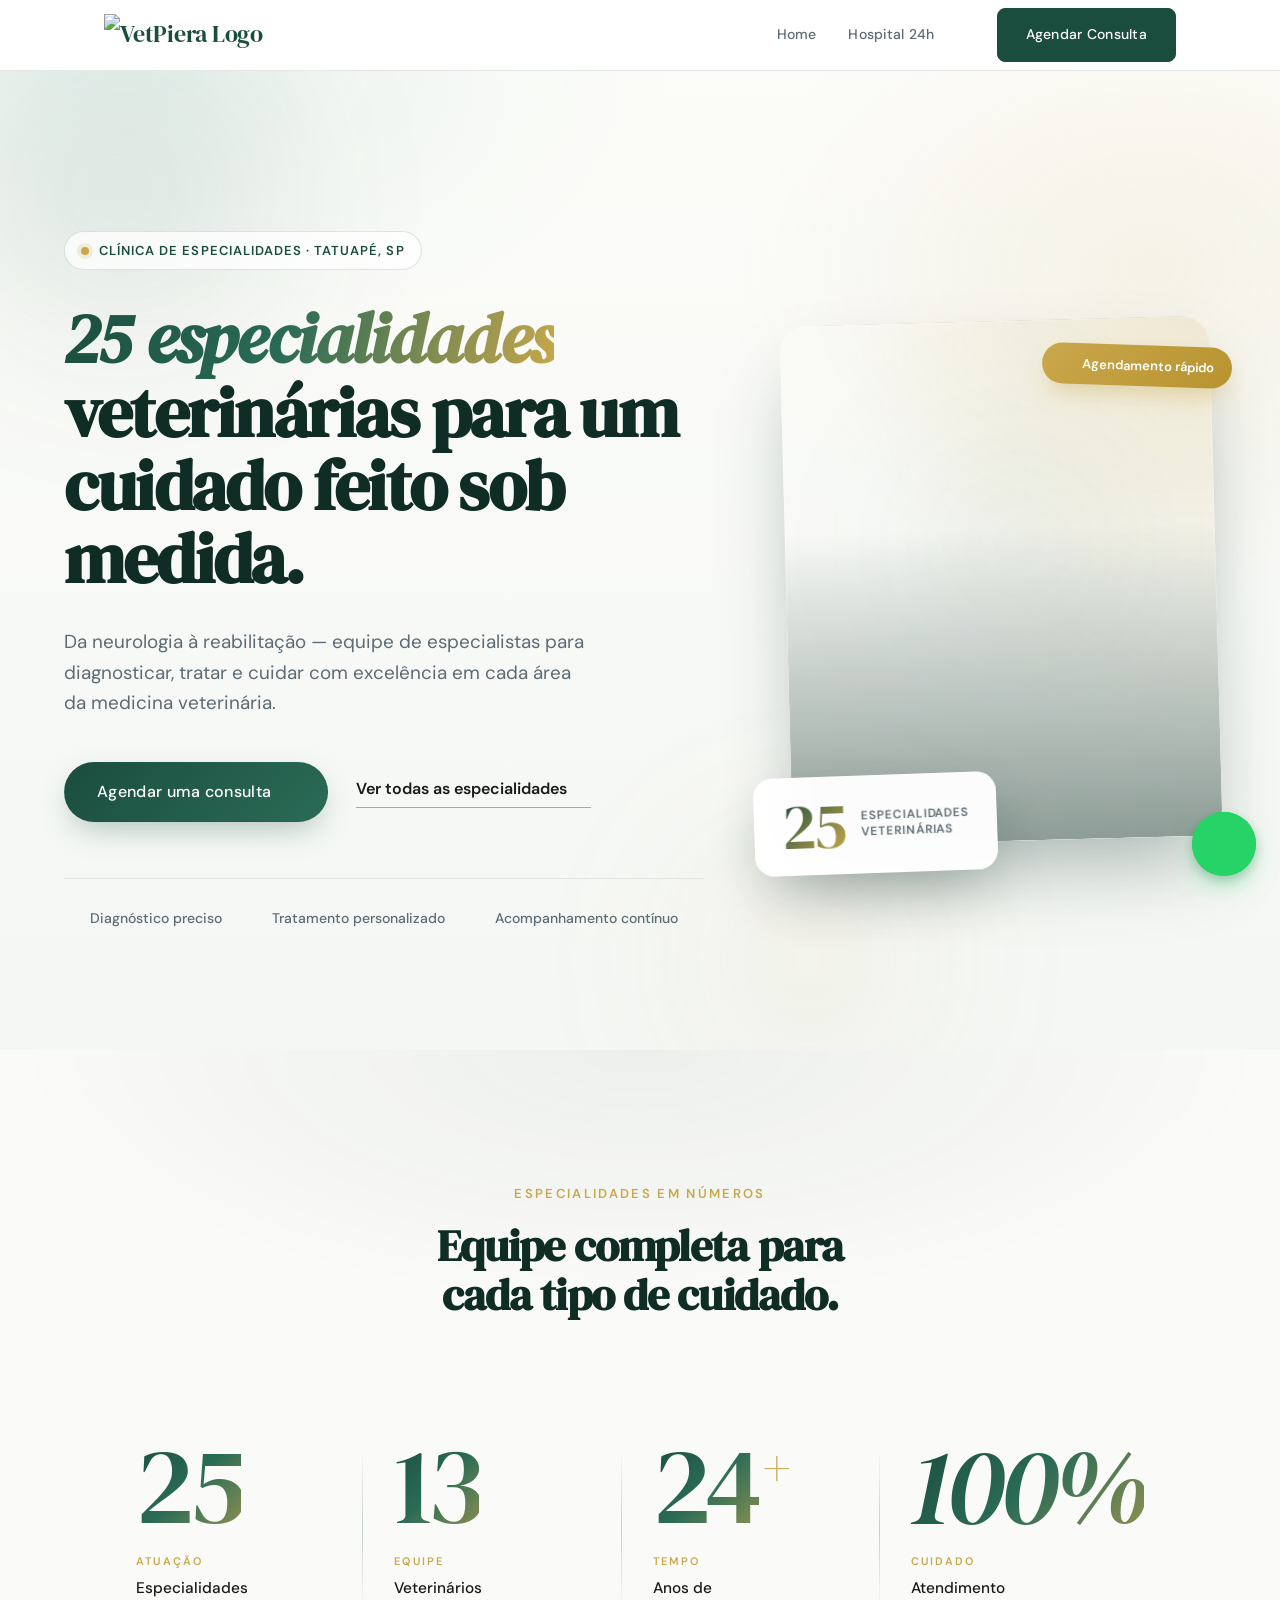
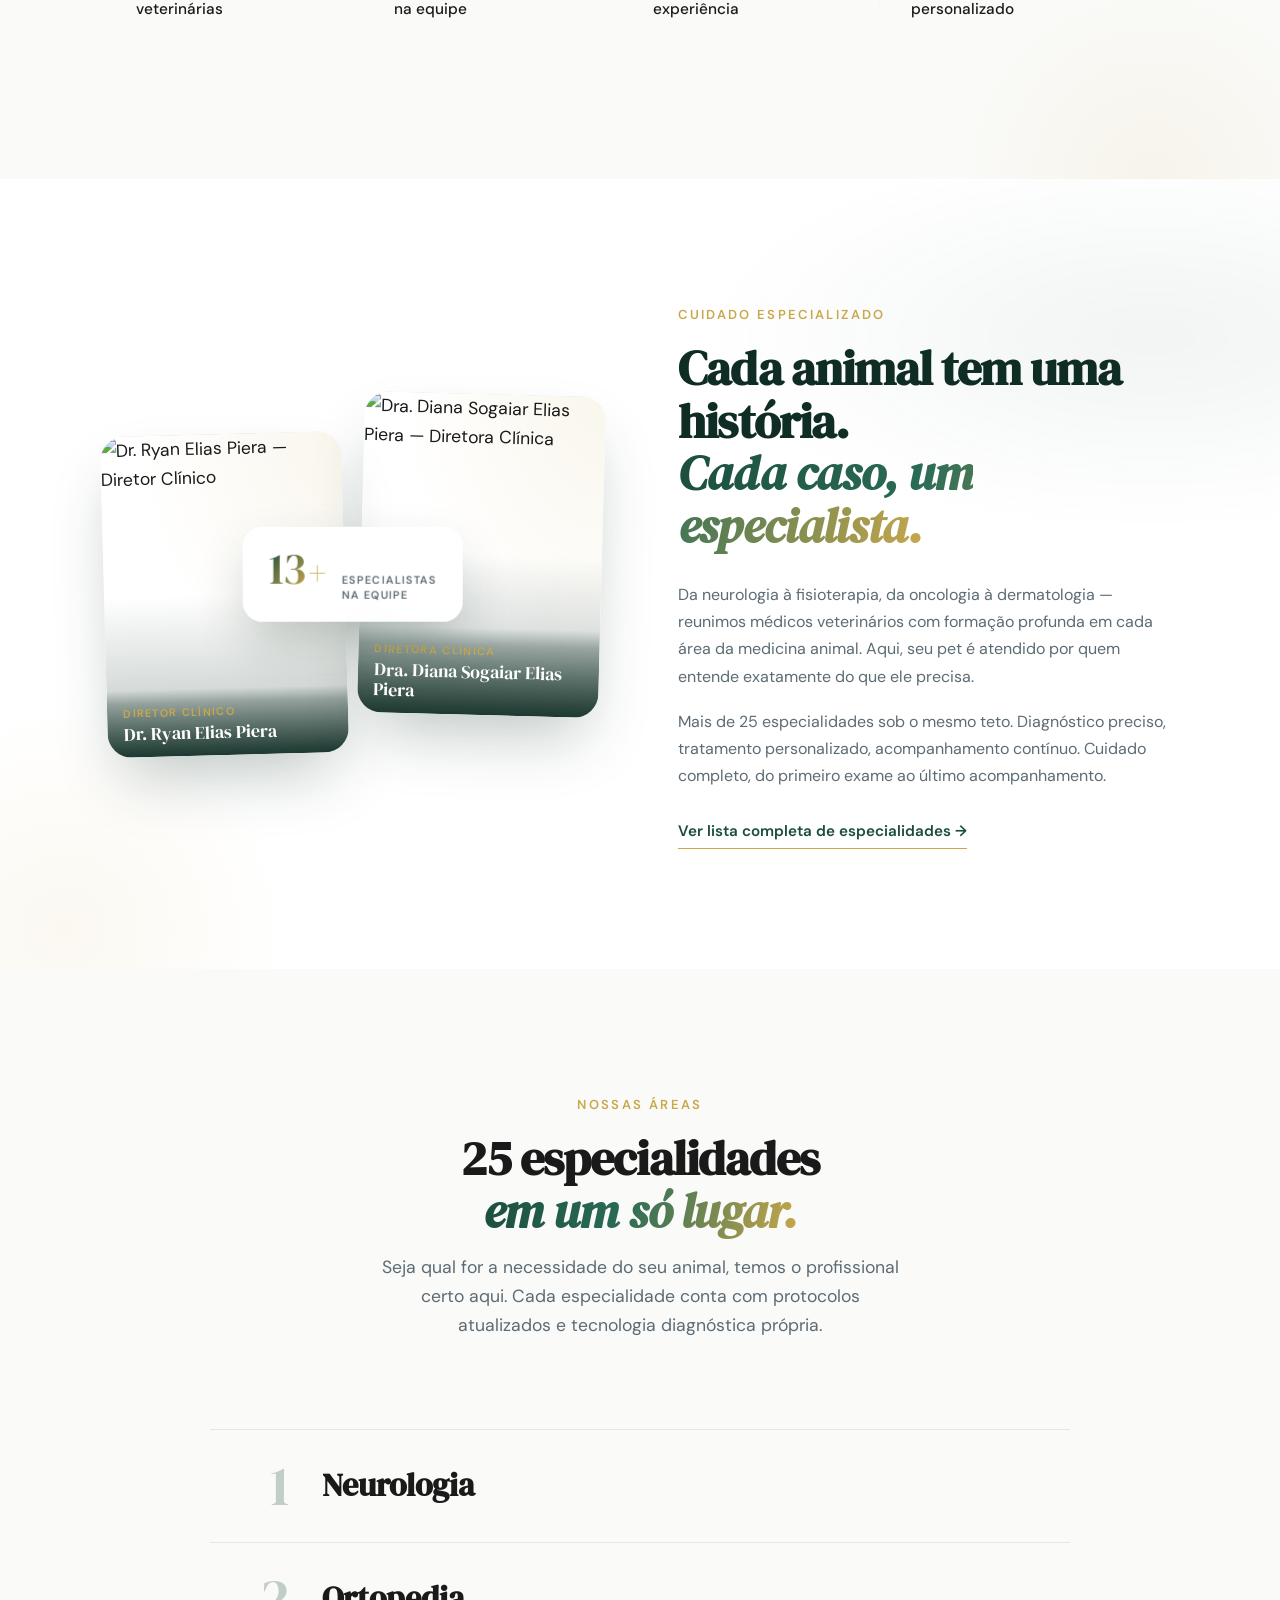
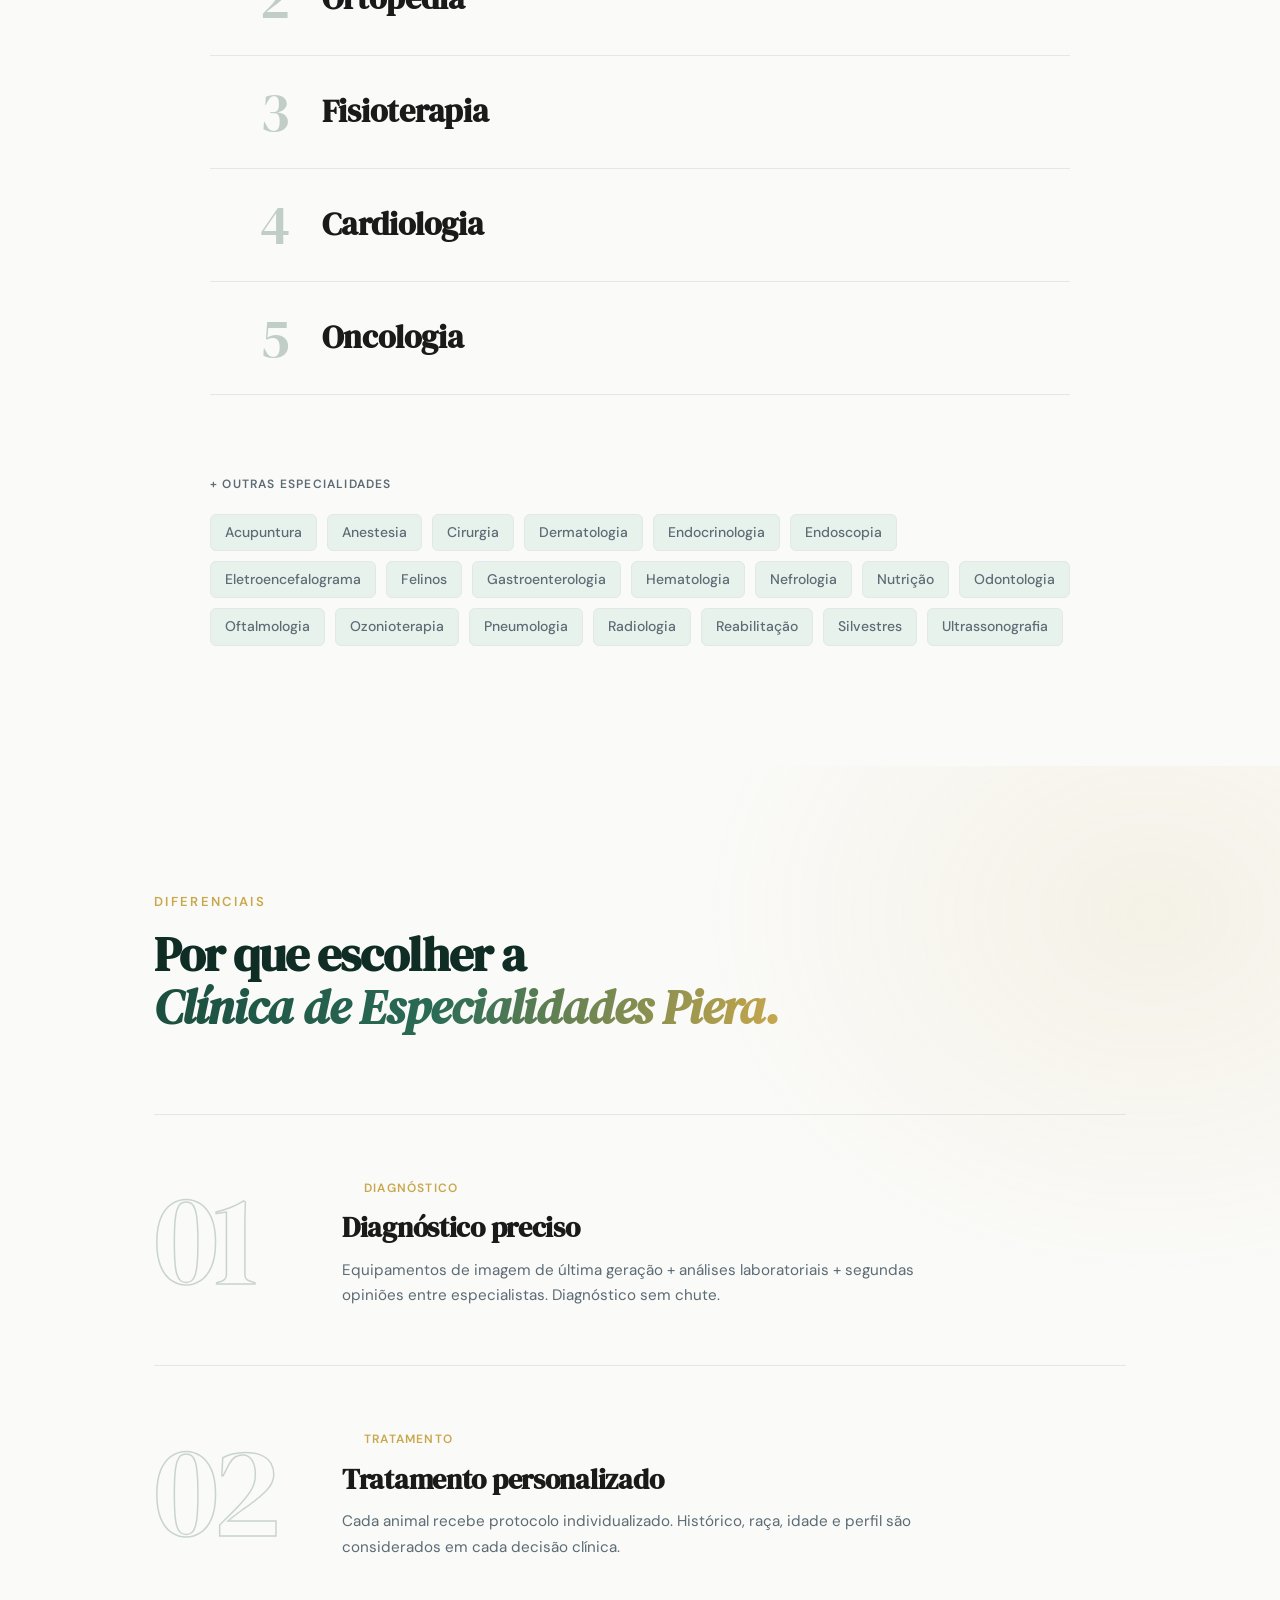
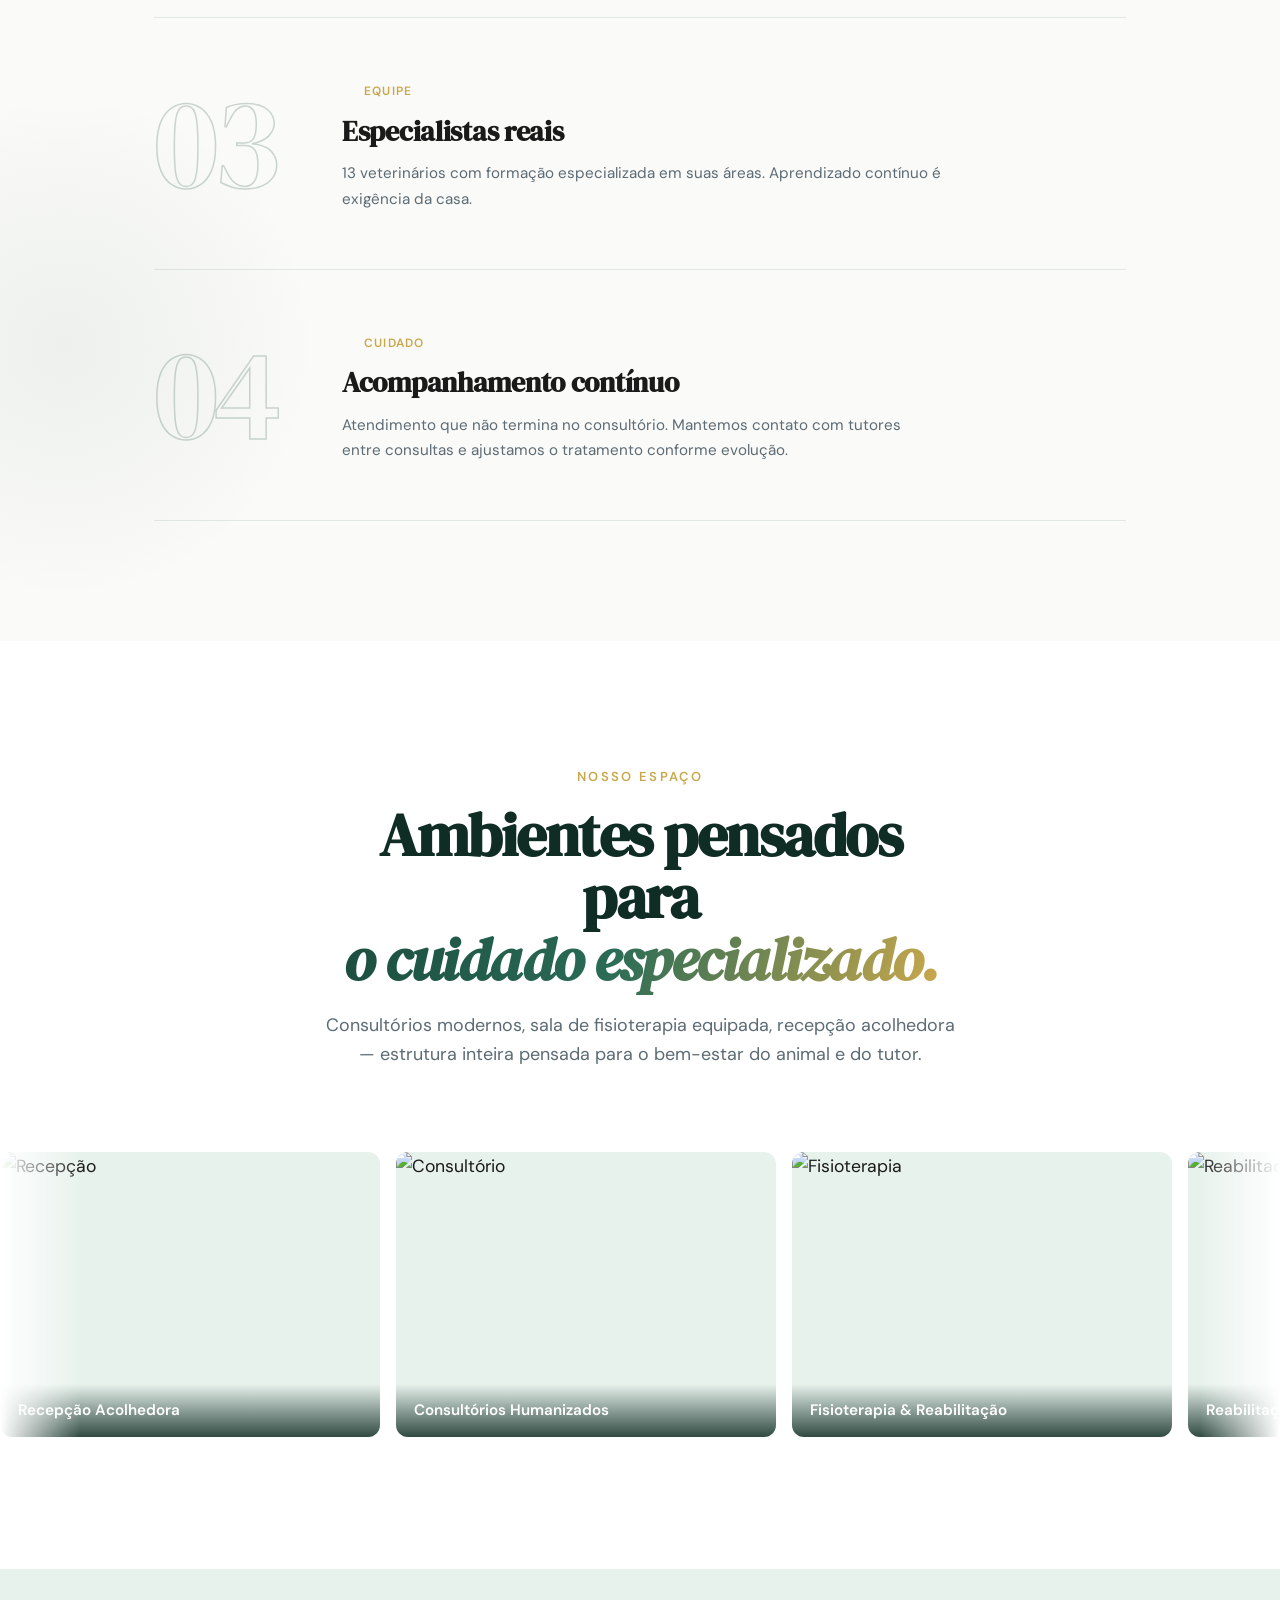
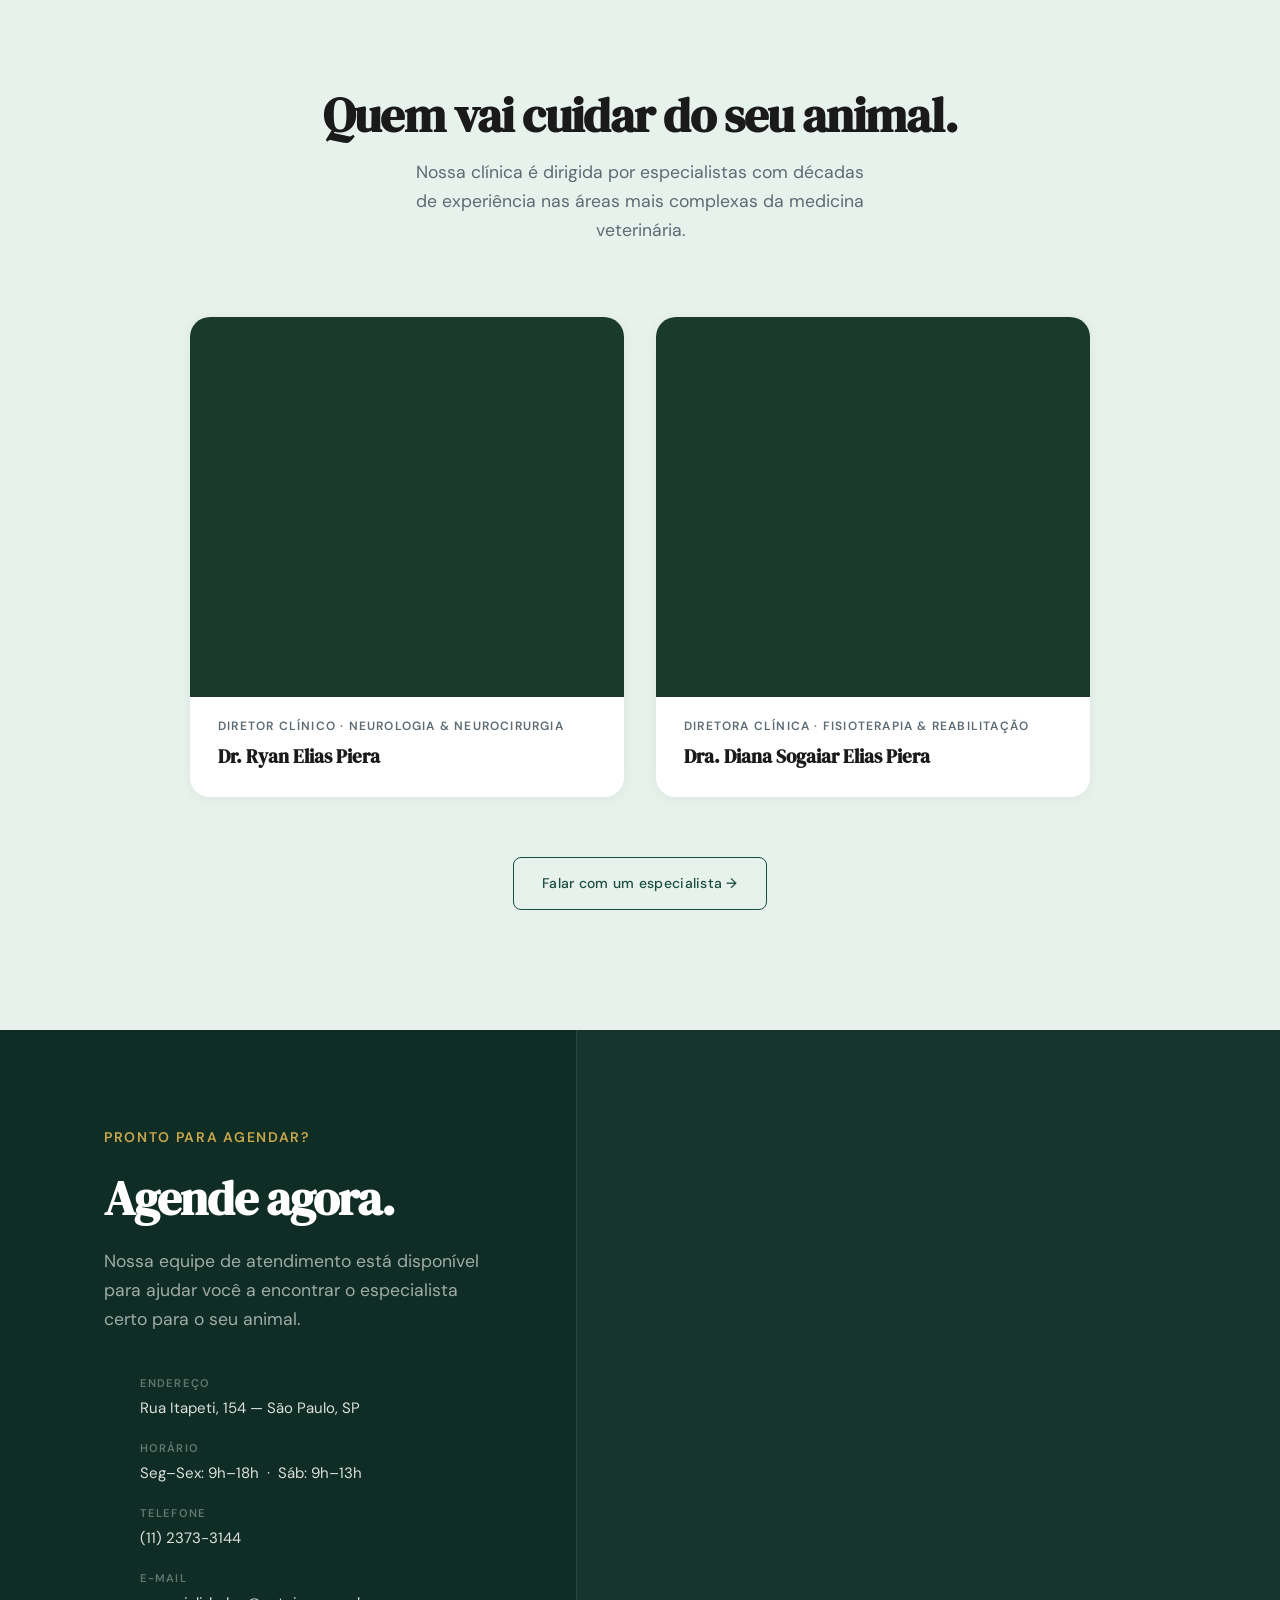
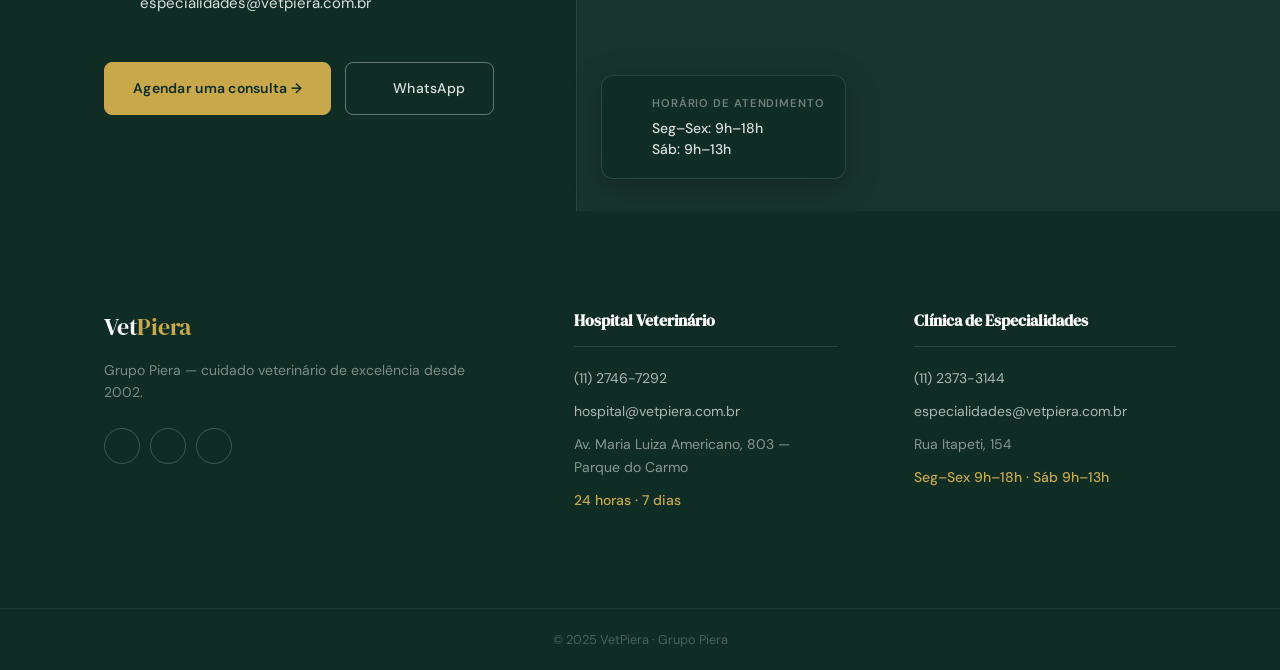
==== commit 49253cff: "Copy fix: invencoes detectadas via revisita aos sites do cliente Apos visitar diretamente as 3 URLs " ====
--- a/especialidades/index.html
+++ b/especialidades/index.html
@@ -287,9 +287,9 @@
             <h3 class="esp-grid__name">Ortopedia</h3>
             <i class="ph ph-bone esp-grid__icon" aria-hidden="true"></i>
           </div>
-          <div class="esp-grid__item" tabindex="0" role="button" aria-label="Fisioterapia e Reabilitação veterinária">
+          <div class="esp-grid__item" tabindex="0" role="button" aria-label="Fisioterapia veterinária">
             <span class="esp-grid__num" aria-hidden="true">3</span>
-            <h3 class="esp-grid__name">Fisioterapia &amp; Reabilitação</h3>
+            <h3 class="esp-grid__name">Fisioterapia</h3>
             <i class="ph ph-activity esp-grid__icon" aria-hidden="true"></i>
           </div>
           <div class="esp-grid__item" tabindex="0" role="button" aria-label="Cardiologia veterinária">
@@ -309,7 +309,7 @@
           <div class="esp-grid__tags">
             <span class="esp-grid__tag">Acupuntura</span>
             <span class="esp-grid__tag">Anestesia</span>
-            <span class="esp-grid__tag">Cirurgia Geral</span>
+            <span class="esp-grid__tag">Cirurgia</span>
             <span class="esp-grid__tag">Dermatologia</span>
             <span class="esp-grid__tag">Endocrinologia</span>
             <span class="esp-grid__tag">Endoscopia</span>
@@ -318,13 +318,13 @@
             <span class="esp-grid__tag">Gastroenterologia</span>
             <span class="esp-grid__tag">Hematologia</span>
             <span class="esp-grid__tag">Nefrologia</span>
-            <span class="esp-grid__tag">Neurocirurgia</span>
             <span class="esp-grid__tag">Nutrição</span>
             <span class="esp-grid__tag">Odontologia</span>
             <span class="esp-grid__tag">Oftalmologia</span>
             <span class="esp-grid__tag">Ozonioterapia</span>
             <span class="esp-grid__tag">Pneumologia</span>
             <span class="esp-grid__tag">Radiologia</span>
+            <span class="esp-grid__tag">Reabilitação</span>
             <span class="esp-grid__tag">Silvestres</span>
             <span class="esp-grid__tag">Ultrassonografia</span>
           </div>
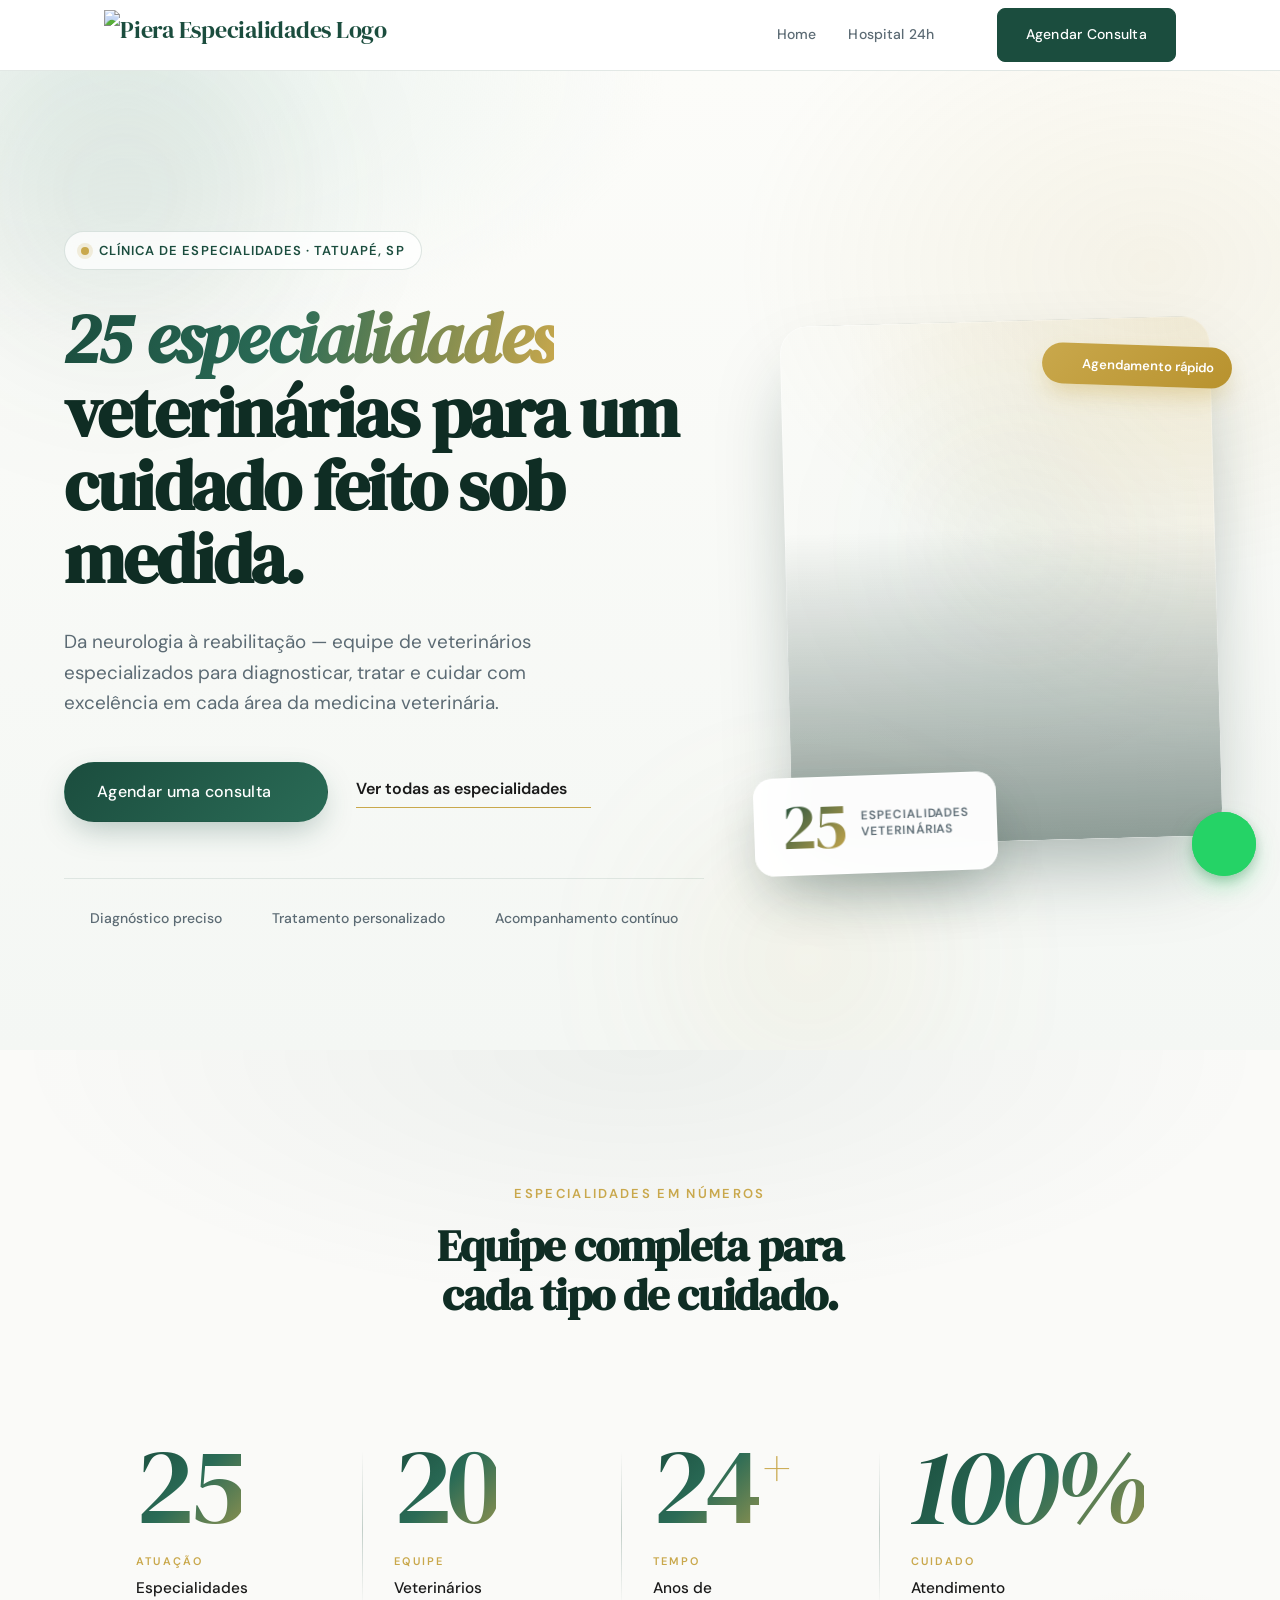
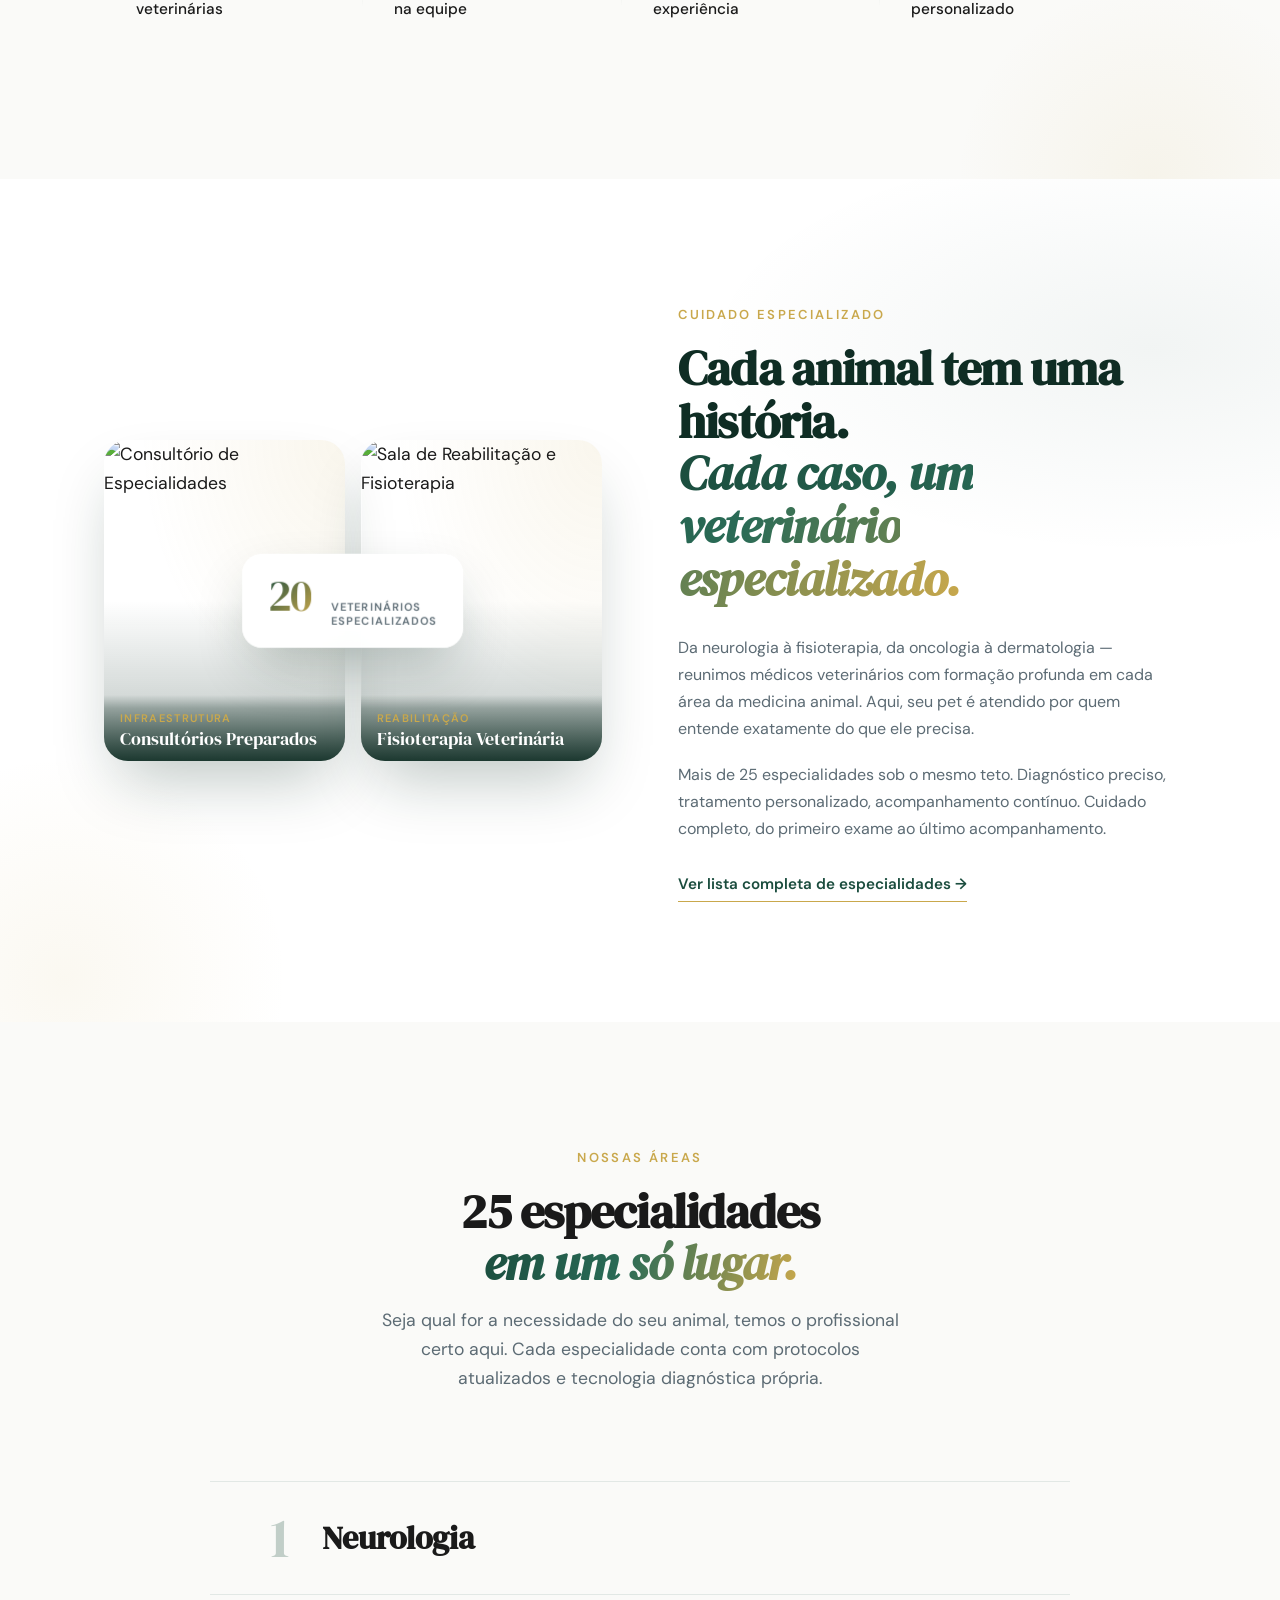
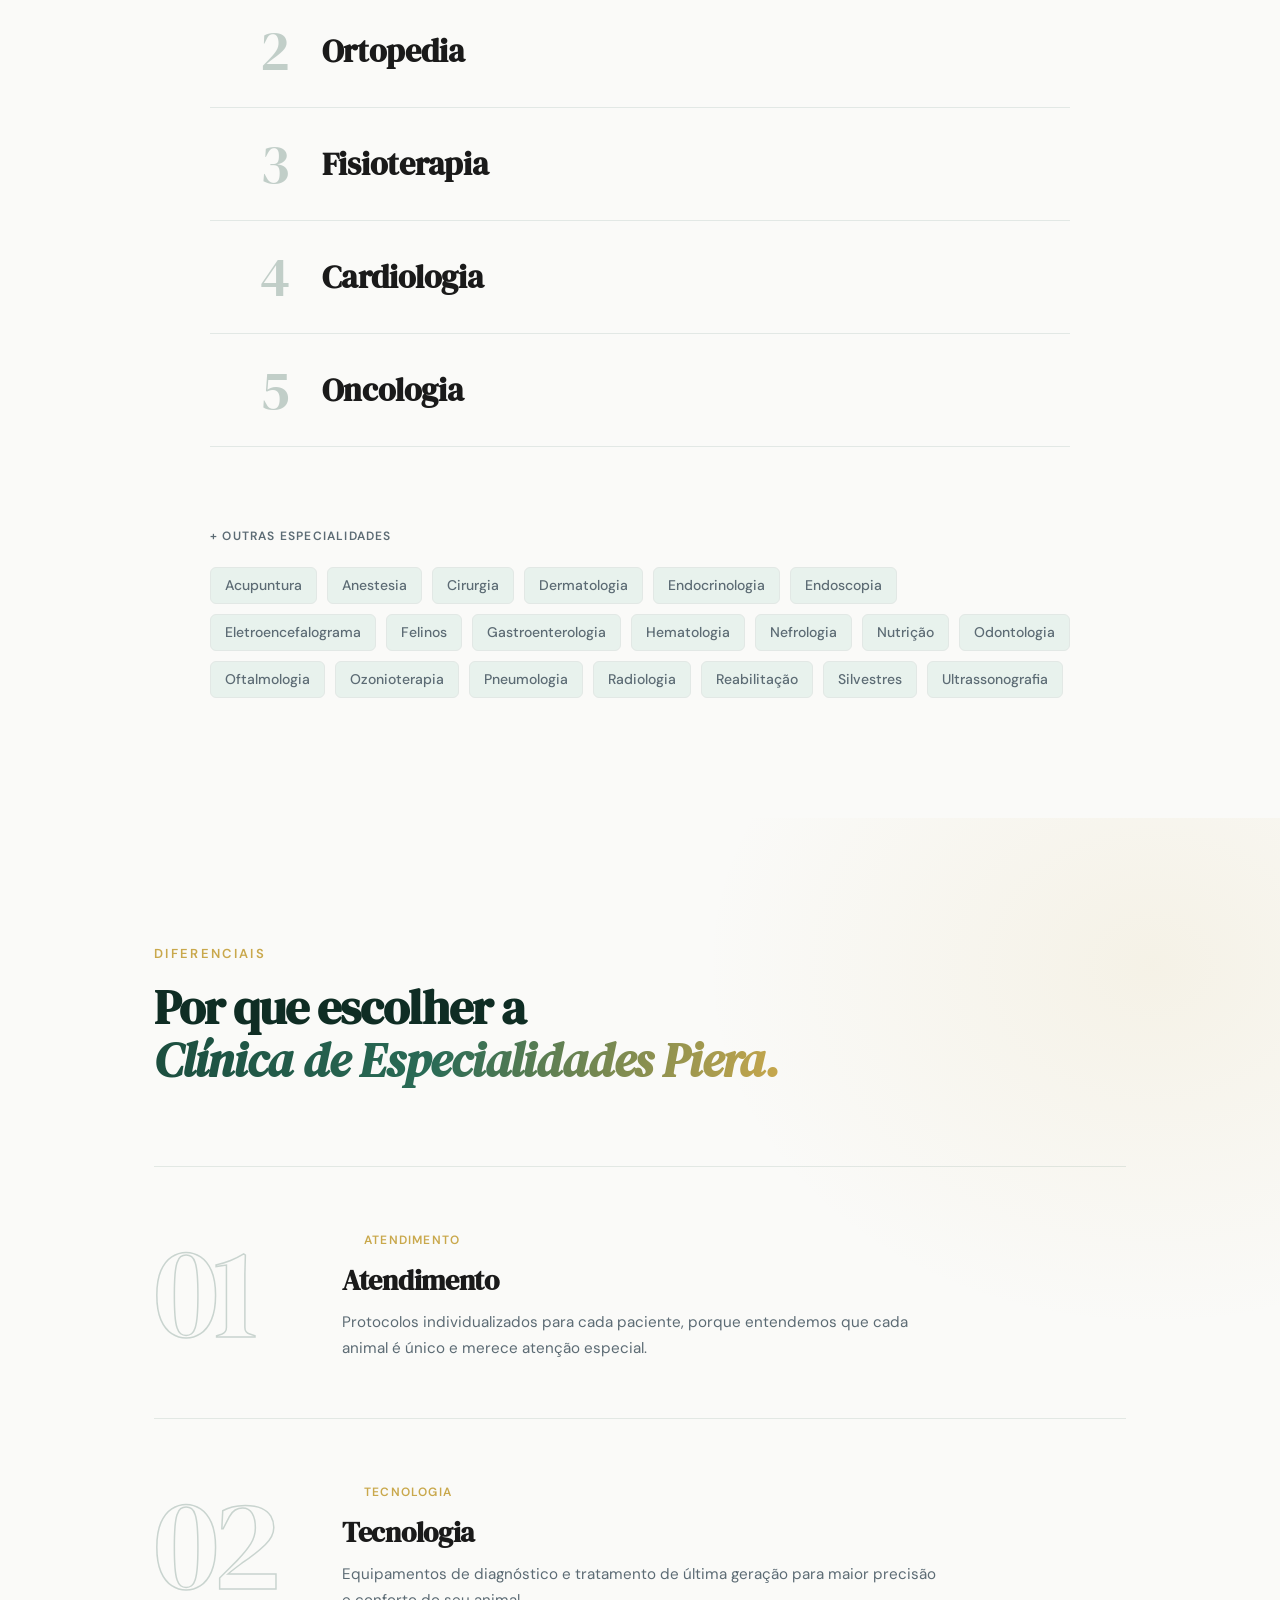
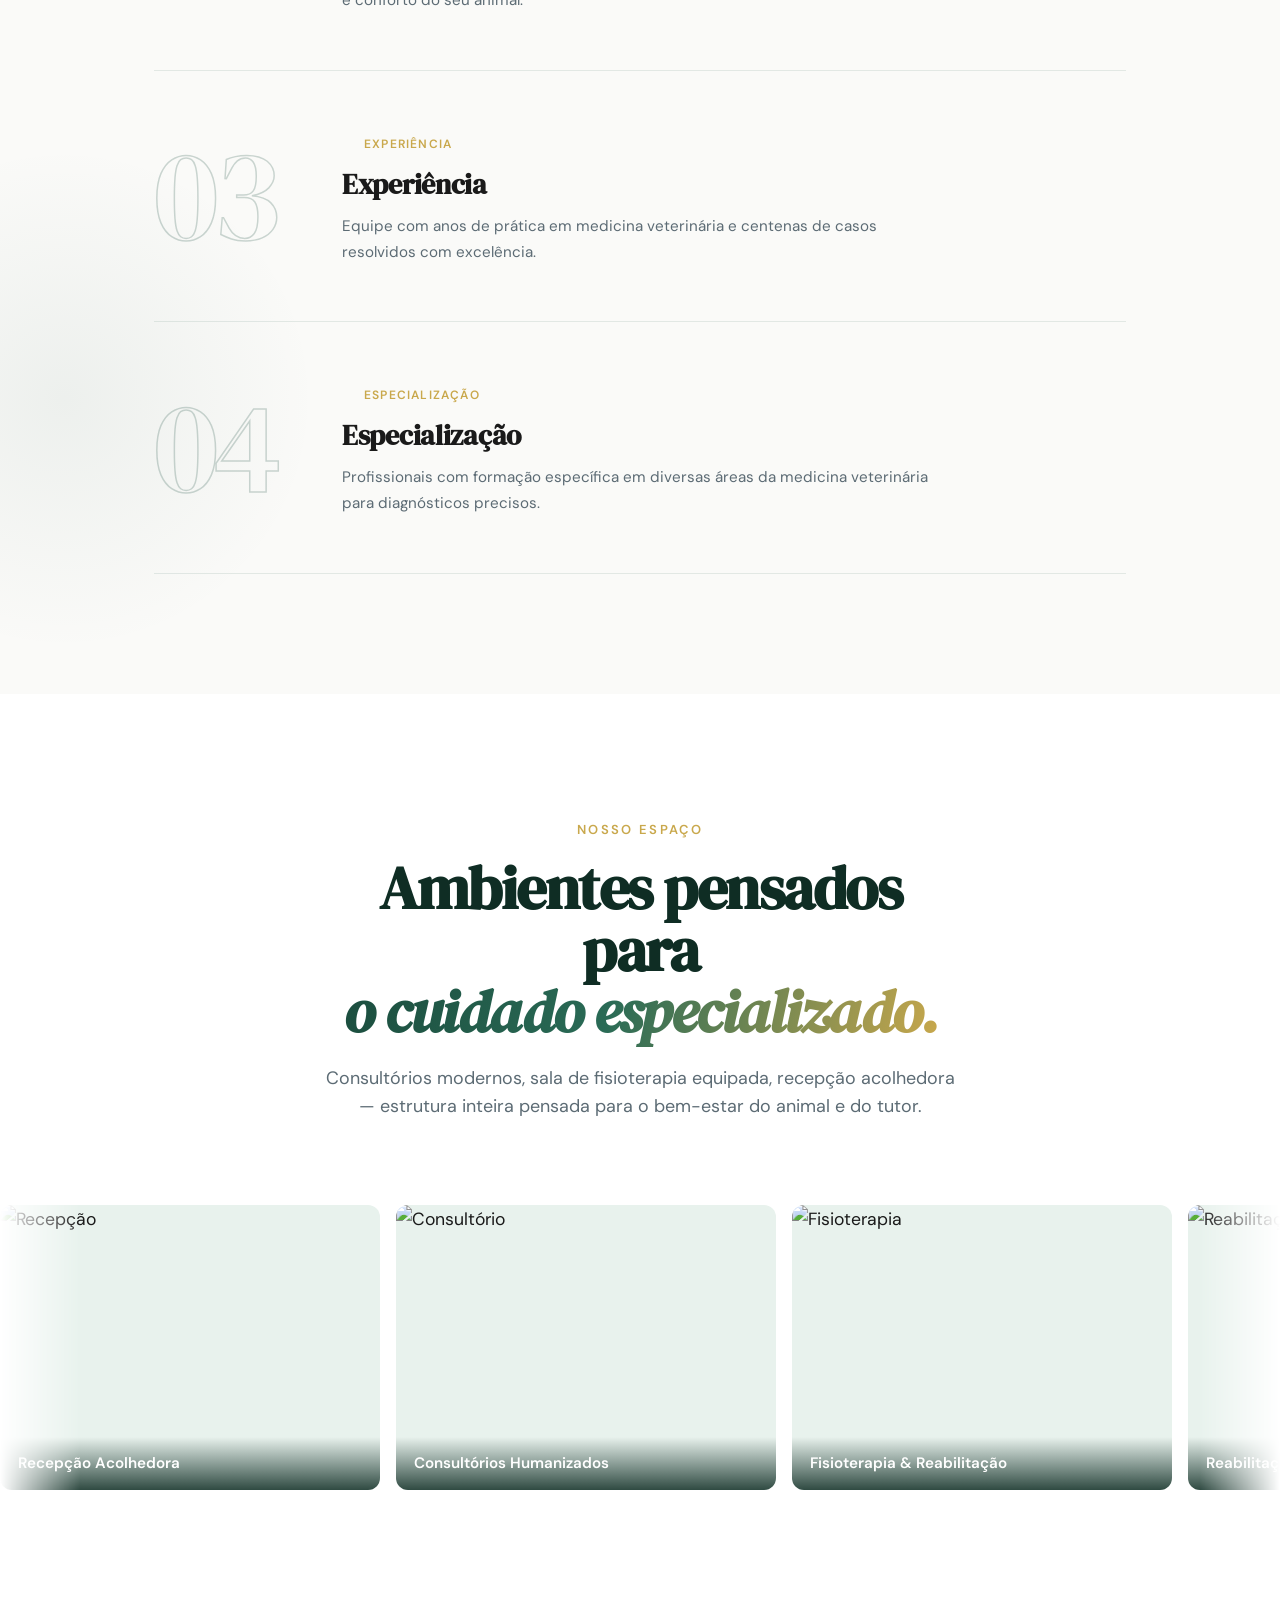
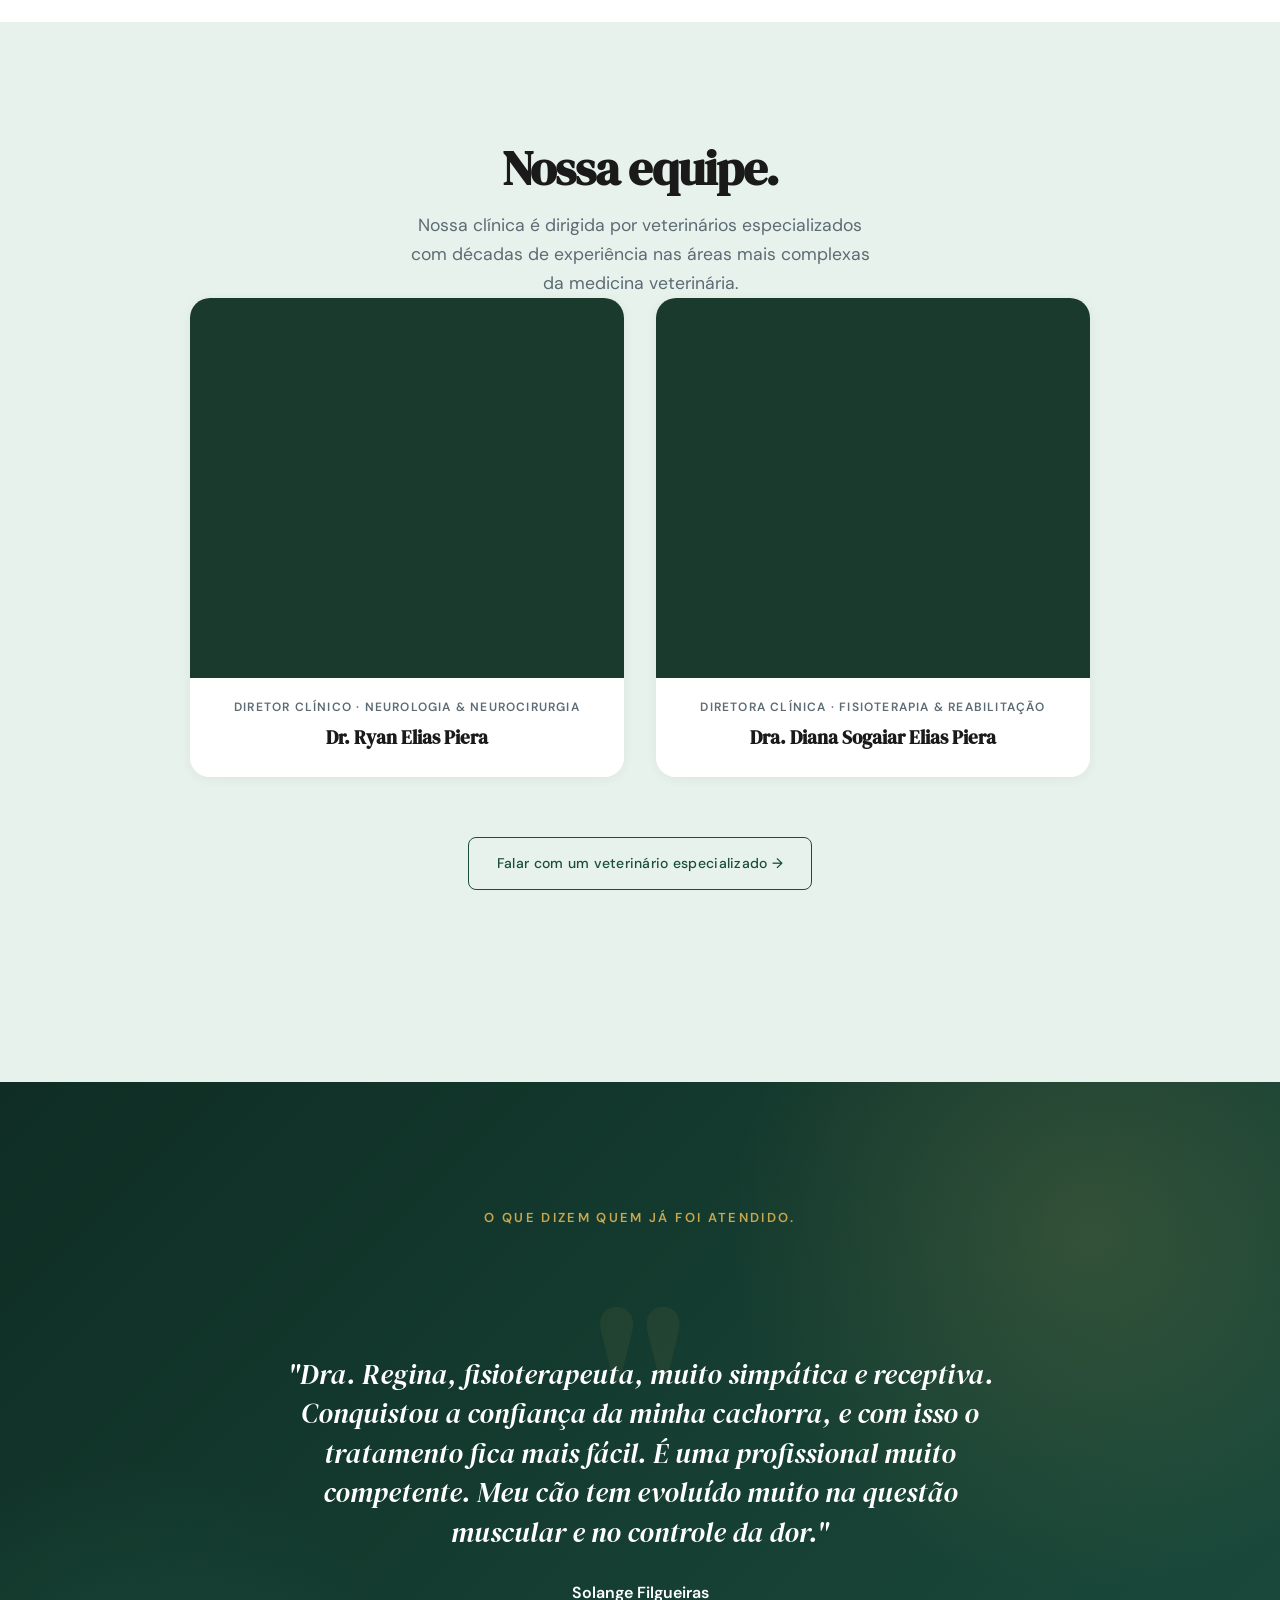
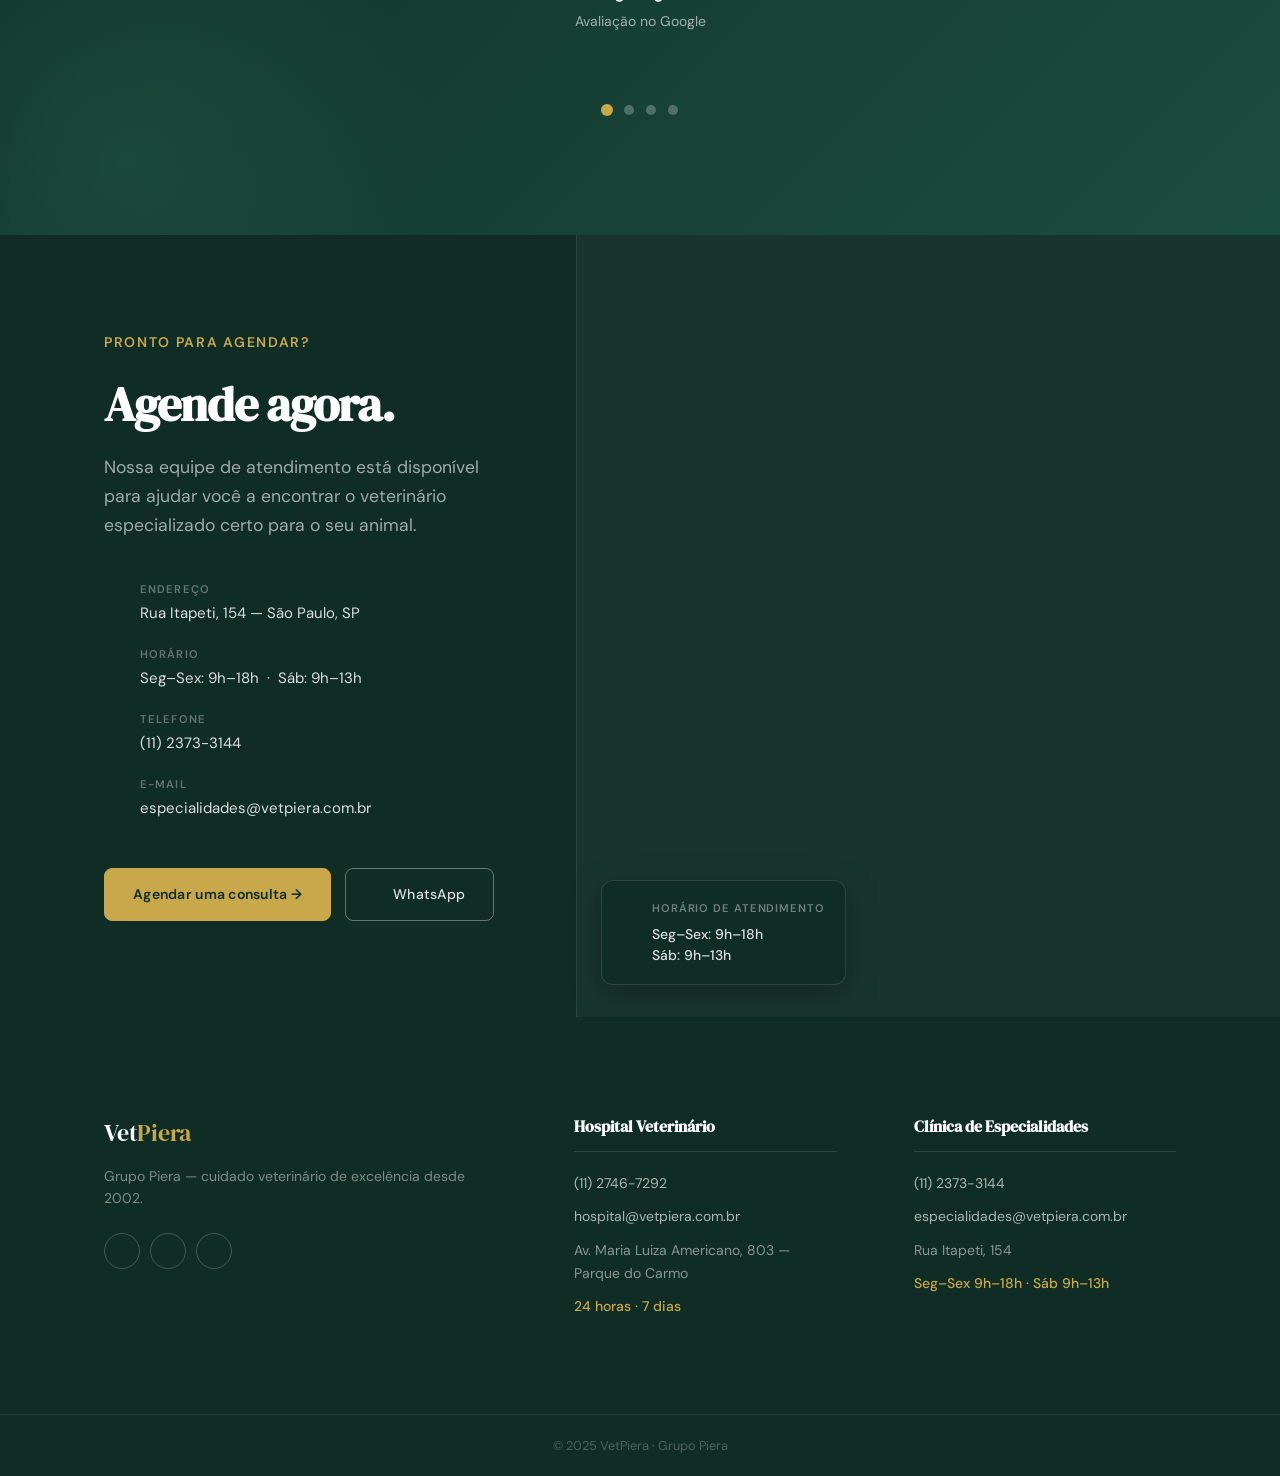
==== commit f6a8934d: "Finalização de conteúdo: 9 depoimentos em todas as páginas, ajuste de terminologia e nova logo no he" ====
--- a/especialidades/index.html
+++ b/especialidades/index.html
@@ -4,7 +4,7 @@
   <meta charset="UTF-8">
   <meta name="viewport" content="width=device-width, initial-scale=1.0">
   <title>25 Especialidades Veterinárias | VetPiera</title>
-  <meta name="description" content="Da neurologia à reabilitação — conheça as 25 especialidades veterinárias da VetPiera e agende uma consulta com nossos especialistas em São Paulo.">
+  <meta name="description" content="Da neurologia à reabilitação — conheça as 25 especialidades veterinárias da VetPiera e agende uma consulta com nossos veterinários especializados em São Paulo.">
 
   <!-- Resource hints -->
   <link rel="preconnect" href="https://fonts.googleapis.com">
@@ -60,7 +60,7 @@
   <header class="header" id="header">
     <div class="container header__inner">
       <a href="/" class="header__logo" aria-label="VetPiera — Página inicial">
-        <img src="/.netlify/images?url=/images/logo.png&w=200&q=80" alt="VetPiera Logo" class="header__logo-img">
+        <img src="/.netlify/images?url=/images/logo-piera-especialidades.png&w=400&q=80" alt="Piera Especialidades Logo" class="header__logo-img" style="height: 50px; width: auto; max-width: 100%;">
       </a>
       <nav class="header__nav" aria-label="Navegação principal">
         <a href="/home/index.html" class="nav-link">Home</a>
@@ -105,7 +105,7 @@
             veterinárias para um cuidado feito sob medida.
           </h1>
           <p class="esp-hero__sub">
-            Da neurologia à reabilitação — equipe de especialistas para diagnosticar, tratar e cuidar com excelência em cada área da medicina veterinária.
+            Da neurologia à reabilitação — equipe de veterinários especializados para diagnosticar, tratar e cuidar com excelência em cada área da medicina veterinária.
           </p>
           <div class="esp-hero__actions">
             <a href="#contato" class="btn btn--primary esp-hero__btn-primary">
@@ -185,7 +185,7 @@
 
           <div class="esp-stats__item" style="--stat-i: 1">
             <div class="esp-stats__num-wrap">
-              <span class="esp-stats__num" data-count-to="13">13</span>
+              <span class="esp-stats__num" data-count-to="20">20</span>
             </div>
             <div class="esp-stats__label-wrap">
               <span class="esp-stats__label-eyebrow">Equipe</span>
@@ -226,32 +226,31 @@
       <div class="container esp-about__grid">
         <div class="esp-about__visual">
           <div class="esp-about__duo">
-            <div class="esp-about__img-wrap esp-about__img-wrap--ryan">
-              <img src="/.netlify/images?url=/images/diretor-ryan.jpg&w=600&q=80" alt="Dr. Ryan Elias Piera — Diretor Clínico" class="esp-about__img" loading="lazy" width="500" height="600">
+            <div class="esp-about__img-wrap">
+              <img src="/.netlify/images?url=/images/estrutura-consultorio-02.jpg&w=600&q=80" alt="Consultório de Especialidades" class="esp-about__img" loading="lazy" width="500" height="600" style="object-fit: cover;">
               <div class="esp-about__img-overlay" aria-hidden="true"></div>
               <div class="esp-about__caption">
-                <span class="esp-about__caption-role">Diretor Clínico</span>
-                <span class="esp-about__caption-name">Dr. Ryan Elias Piera</span>
-              </div>
-            </div>
-            <div class="esp-about__img-wrap esp-about__img-wrap--diana">
-              <img src="/.netlify/images?url=/images/diretora-diana.jpg&w=600&q=80" alt="Dra. Diana Sogaiar Elias Piera — Diretora Clínica" class="esp-about__img" loading="lazy" width="500" height="600">
+                <span class="esp-about__caption-role">Infraestrutura</span>
+                <span class="esp-about__caption-name">Consultórios Preparados</span>
+              </div>
+            </div>
+            <div class="esp-about__img-wrap">
+              <img src="/.netlify/images?url=/images/estrutura-fisio-02.jpg&w=600&q=80" alt="Sala de Reabilitação e Fisioterapia" class="esp-about__img" loading="lazy" width="500" height="600" style="object-fit: cover;">
               <div class="esp-about__img-overlay" aria-hidden="true"></div>
               <div class="esp-about__caption">
-                <span class="esp-about__caption-role">Diretora Clínica</span>
-                <span class="esp-about__caption-name">Dra. Diana Sogaiar Elias Piera</span>
+                <span class="esp-about__caption-role">Reabilitação</span>
+                <span class="esp-about__caption-name">Fisioterapia Veterinária</span>
               </div>
             </div>
           </div>
           <div class="esp-about__badge" aria-hidden="true">
-            <span class="esp-about__badge-num">13</span>
-            <span class="esp-about__badge-plus">+</span>
-            <span class="esp-about__badge-text">especialistas<br>na equipe</span>
+            <span class="esp-about__badge-num">20</span>
+            <span class="esp-about__badge-text" style="margin-left: 8px;">veterinários<br>especializados</span>
           </div>
         </div>
         <div class="esp-about__content">
           <span class="esp-about__pre">Cuidado especializado</span>
-          <h2 class="esp-about__title">Cada animal tem uma história.<br><span class="esp-about__title-grad">Cada caso, um especialista.</span></h2>
+          <h2 class="esp-about__title">Cada animal tem uma história.<br><span class="esp-about__title-grad">Cada caso, um veterinário especializado.</span></h2>
           <p class="esp-about__text">
             Da neurologia à fisioterapia, da oncologia à dermatologia — reunimos médicos veterinários com formação profunda em cada área da medicina animal. Aqui, seu pet é atendido por quem entende exatamente do que ele precisa.
           </p>
@@ -348,11 +347,11 @@
             <span class="esp-pillars__num" aria-hidden="true">01</span>
             <div class="esp-pillars__content">
               <div class="esp-pillars__tag">
-                <i class="ph ph-target" aria-hidden="true"></i>
-                <span>Diagnóstico</span>
-              </div>
-              <h3 class="esp-pillars__name">Diagnóstico preciso</h3>
-              <p class="esp-pillars__text">Equipamentos de imagem de última geração + análises laboratoriais + segundas opiniões entre especialistas. Diagnóstico sem chute.</p>
+                <i class="ph ph-heart" aria-hidden="true"></i>
+                <span>Atendimento</span>
+              </div>
+              <h3 class="esp-pillars__name">Atendimento</h3>
+              <p class="esp-pillars__text">Protocolos individualizados para cada paciente, porque entendemos que cada animal é único e merece atenção especial.</p>
             </div>
           </div>
 
@@ -360,11 +359,11 @@
             <span class="esp-pillars__num" aria-hidden="true">02</span>
             <div class="esp-pillars__content">
               <div class="esp-pillars__tag">
-                <i class="ph ph-puzzle-piece" aria-hidden="true"></i>
-                <span>Tratamento</span>
-              </div>
-              <h3 class="esp-pillars__name">Tratamento personalizado</h3>
-              <p class="esp-pillars__text">Cada animal recebe protocolo individualizado. Histórico, raça, idade e perfil são considerados em cada decisão clínica.</p>
+                <i class="ph ph-cpu" aria-hidden="true"></i>
+                <span>Tecnologia</span>
+              </div>
+              <h3 class="esp-pillars__name">Tecnologia</h3>
+              <p class="esp-pillars__text">Equipamentos de diagnóstico e tratamento de última geração para maior precisão e conforto do seu animal.</p>
             </div>
           </div>
 
@@ -372,11 +371,11 @@
             <span class="esp-pillars__num" aria-hidden="true">03</span>
             <div class="esp-pillars__content">
               <div class="esp-pillars__tag">
-                <i class="ph ph-graduation-cap" aria-hidden="true"></i>
-                <span>Equipe</span>
-              </div>
-              <h3 class="esp-pillars__name">Especialistas reais</h3>
-              <p class="esp-pillars__text">13 veterinários com formação especializada em suas áreas. Aprendizado contínuo é exigência da casa.</p>
+                <i class="ph ph-calendar-check" aria-hidden="true"></i>
+                <span>Experiência</span>
+              </div>
+              <h3 class="esp-pillars__name">Experiência</h3>
+              <p class="esp-pillars__text">Equipe com anos de prática em medicina veterinária e centenas de casos resolvidos com excelência.</p>
             </div>
           </div>
 
@@ -384,11 +383,11 @@
             <span class="esp-pillars__num" aria-hidden="true">04</span>
             <div class="esp-pillars__content">
               <div class="esp-pillars__tag">
-                <i class="ph ph-handshake" aria-hidden="true"></i>
-                <span>Cuidado</span>
-              </div>
-              <h3 class="esp-pillars__name">Acompanhamento contínuo</h3>
-              <p class="esp-pillars__text">Atendimento que não termina no consultório. Mantemos contato com tutores entre consultas e ajustamos o tratamento conforme evolução.</p>
+                <i class="ph ph-graduation-cap" aria-hidden="true"></i>
+                <span>Especialização</span>
+              </div>
+              <h3 class="esp-pillars__name">Especialização</h3>
+              <p class="esp-pillars__text">Profissionais com formação específica em diversas áreas da medicina veterinária para diagnósticos precisos.</p>
             </div>
           </div>
         </div>
@@ -425,16 +424,8 @@
             <figcaption>Reabilitação Avançada</figcaption>
           </figure>
           <figure class="structure__item">
-            <img src="/.netlify/images?url=/images/estrutura-cirurgico.jpg&w=800&q=80" alt="Centro Cirúrgico" class="structure__img" loading="lazy" width="400" height="300">
-            <figcaption>Centro Cirúrgico Completo</figcaption>
-          </figure>
-          <figure class="structure__item">
             <img src="/.netlify/images?url=/images/estrutura-consultorio-02.jpg&w=600&q=80" alt="Consultório de especialidades" class="structure__img" loading="lazy" width="400" height="300">
             <figcaption>Atendimento Especializado</figcaption>
-          </figure>
-          <figure class="structure__item">
-            <img src="/.netlify/images?url=/images/estrutura-recuperacao.jpg&w=600&q=80" alt="Recuperação" class="structure__img" loading="lazy" width="400" height="300">
-            <figcaption>Recuperação Assistida</figcaption>
           </figure>
 
           <!-- Set 2 (duplicado para loop infinito) -->
@@ -455,16 +446,8 @@
             <figcaption>Reabilitação Avançada</figcaption>
           </figure>
           <figure class="structure__item" aria-hidden="true">
-            <img src="/.netlify/images?url=/images/estrutura-cirurgico.jpg&w=800&q=80" alt="" class="structure__img" loading="lazy" width="400" height="300">
-            <figcaption>Centro Cirúrgico Completo</figcaption>
-          </figure>
-          <figure class="structure__item" aria-hidden="true">
             <img src="/.netlify/images?url=/images/estrutura-consultorio-02.jpg&w=600&q=80" alt="" class="structure__img" loading="lazy" width="400" height="300">
             <figcaption>Atendimento Especializado</figcaption>
-          </figure>
-          <figure class="structure__item" aria-hidden="true">
-            <img src="/.netlify/images?url=/images/estrutura-recuperacao.jpg&w=600&q=80" alt="" class="structure__img" loading="lazy" width="400" height="300">
-            <figcaption>Recuperação Assistida</figcaption>
           </figure>
         </div>
       </div>
@@ -478,8 +461,8 @@
       <div class="specialists__container">
 
         <header class="specialists__header">
-          <h2 class="specialists__title">Quem vai cuidar do seu animal.</h2>
-          <p class="specialists__sub">Nossa clínica é dirigida por especialistas com décadas de experiência nas áreas mais complexas da medicina veterinária.</p>
+          <h2 class="specialists__title">Nossa equipe.</h2>
+          <p class="specialists__sub">Nossa clínica é dirigida por veterinários especializados com décadas de experiência nas áreas mais complexas da medicina veterinária.</p
         </header>
 
         <div class="specialists__grid">
@@ -495,7 +478,7 @@
               <div class="spec-card__bio">
                 <div class="spec-card__bio-content">
                   <p><strong>Formação:</strong> Graduação USP (2000), Mestrado USP (2005), Especialização em Neurologia Anhembi Morumbi (2009) e pós-graduações em múltiplas instituições.</p>
-                  <p><strong>Experiência:</strong> Diretor do Grupo Piera desde 2002. Especialista em neurologia e neurocirurgia veterinária.</p>
+                  <p>Diretor do Grupo Piera desde 2002. Especialista em neurologia e neurocirurgia veterinária.</p>
                 </div>
                 <button class="btn-ver-mais" onclick="toggleBio(this)">Ver mais</button>
               </div>
@@ -517,7 +500,7 @@
               <div class="spec-card__bio">
                 <div class="spec-card__bio-content">
                   <p><strong>Formação:</strong> Graduação USP (2005), Residência USP (2005-2007), Pós-graduação em Cirurgia de Tecidos Moles (2007-2009). Especializações em Fisioterapia, Acupuntura e Ozonioterapia.</p>
-                  <p><strong>Experiência:</strong> Diretora do Grupo Piera desde 2002. Especialista em reabilitação integrativa e ozonioterapia.</p>
+                  <p>Diretora do Grupo Piera desde 2002. Especialista em reabilitação integrativa e ozonioterapia.</p>
                 </div>
                 <button class="btn-ver-mais" onclick="toggleBio(this)">Ver mais</button>
               </div>
@@ -531,7 +514,7 @@
         </div>
 
         <div class="specialists__cta-row">
-          <a href="https://wa.me/5511963326376" class="btn btn--outline" target="_blank" rel="noopener">Falar com um especialista →</a>
+          <a href="https://wa.me/5511963326376" class="btn btn--outline" target="_blank" rel="noopener">Falar com um veterinário especializado →</a>
         </div>
 
       </div>
@@ -540,6 +523,78 @@
 
   </main>
 
+
+    <!-- =============================================
+         SECTION 8 — DEPOIMENTOS (CSS Carousel)
+         ============================================= -->
+    <section class="esp-testimonials" aria-label="Depoimentos de clientes">
+      <input type="radio" name="esp-test" id="et1" class="esp-testimonials__radio" checked>
+      <input type="radio" name="esp-test" id="et2" class="esp-testimonials__radio">
+      <input type="radio" name="esp-test" id="et3" class="esp-testimonials__radio">
+      <input type="radio" name="esp-test" id="et4" class="esp-testimonials__radio">
+
+      <div class="esp-testimonials__inner">
+        <p class="esp-testimonials__label">O que dizem quem já foi atendido.</p>
+        <div class="esp-testimonials__quote-mark" aria-hidden="true">"</div>
+
+        <div class="esp-testimonials__track-wrapper">
+          <div class="esp-testimonials__track">
+            
+            <div class="esp-testimonials__slide">
+              <div class="esp-testimonials__stars" aria-label="5 estrelas">
+                <i class="ph-fill ph-star" style="--star-i:0"></i><i class="ph-fill ph-star" style="--star-i:1"></i><i class="ph-fill ph-star" style="--star-i:2"></i><i class="ph-fill ph-star" style="--star-i:3"></i><i class="ph-fill ph-star" style="--star-i:4"></i>
+              </div>
+              <blockquote class="esp-testimonials__quote">"Dra. Regina, fisioterapeuta, muito simpática e receptiva. Conquistou a confiança da minha cachorra, e com isso o tratamento fica mais fácil. É uma profissional muito competente. Meu cão tem evoluído muito na questão muscular e no controle da dor."</blockquote>
+              <footer class="esp-testimonials__author">
+                <p class="esp-testimonials__name">Solange Filgueiras</p>
+                <p class="esp-testimonials__pet">Avaliação no Google</p>
+              </footer>
+            </div>
+
+            <div class="esp-testimonials__slide">
+              <div class="esp-testimonials__stars" aria-label="5 estrelas">
+                <i class="ph-fill ph-star" style="--star-i:0"></i><i class="ph-fill ph-star" style="--star-i:1"></i><i class="ph-fill ph-star" style="--star-i:2"></i><i class="ph-fill ph-star" style="--star-i:3"></i><i class="ph-fill ph-star" style="--star-i:4"></i>
+              </div>
+              <blockquote class="esp-testimonials__quote">"Ótima clinica e ótimos profissionais. A Mafalda ama a Dra. Regina e sua equipe."</blockquote>
+              <footer class="esp-testimonials__author">
+                <p class="esp-testimonials__name">Ricardo</p>
+                <p class="esp-testimonials__pet">Avaliação no Google · Local Guide</p>
+              </footer>
+            </div>
+
+            <div class="esp-testimonials__slide">
+              <div class="esp-testimonials__stars" aria-label="5 estrelas">
+                <i class="ph-fill ph-star" style="--star-i:0"></i><i class="ph-fill ph-star" style="--star-i:1"></i><i class="ph-fill ph-star" style="--star-i:2"></i><i class="ph-fill ph-star" style="--star-i:3"></i><i class="ph-fill ph-star" style="--star-i:4"></i>
+              </div>
+              <blockquote class="esp-testimonials__quote">"A experiência da minha Princesa foi maravilhosa!!! Recuperou-se muito bem de cirurgia de ligamento. Além da competência da Dra. Regina, auxiliada por Aline e Giuliane, recebeu muita atenção e carinho de todas!"</blockquote>
+              <footer class="esp-testimonials__author">
+                <p class="esp-testimonials__name">Rita Cristiane Teixeira</p>
+                <p class="esp-testimonials__pet">Avaliação no Google</p>
+              </footer>
+            </div>
+
+            <div class="esp-testimonials__slide">
+              <div class="esp-testimonials__stars" aria-label="5 estrelas">
+                <i class="ph-fill ph-star" style="--star-i:0"></i><i class="ph-fill ph-star" style="--star-i:1"></i><i class="ph-fill ph-star" style="--star-i:2"></i><i class="ph-fill ph-star" style="--star-i:3"></i><i class="ph-fill ph-star" style="--star-i:4"></i>
+              </div>
+              <blockquote class="esp-testimonials__quote">"Ótimo atendimento de toda equipe. Excelentes profissionais, tanto o ortopedista quanto a fisioterapeuta são muito atenciosos e meu cachorro está se recuperando muito bem da cirurgia de quadril."</blockquote>
+              <footer class="esp-testimonials__author">
+                <p class="esp-testimonials__name">Gisele Almeida</p>
+                <p class="esp-testimonials__pet">Avaliação no Google</p>
+              </footer>
+            </div>
+
+          </div>
+        </div>
+
+        <nav class="esp-testimonials__nav" aria-label="Navegar entre depoimentos">
+          <label for="et1" class="esp-testimonials__dot" aria-label="Depoimento 1"></label>
+          <label for="et2" class="esp-testimonials__dot" aria-label="Depoimento 2"></label>
+          <label for="et3" class="esp-testimonials__dot" aria-label="Depoimento 3"></label>
+          <label for="et4" class="esp-testimonials__dot" aria-label="Depoimento 4"></label>
+        </nav>
+      </div>
+    </section>
 
   <!-- ============================================================
        SECTION 9 — CONTATO ("Agende agora")
@@ -552,7 +607,7 @@
       <div class="esp-contact__left">
         <span class="esp-contact__eyebrow">Pronto para agendar?</span>
         <h2 class="esp-contact__title">Agende agora.</h2>
-        <p class="esp-contact__sub">Nossa equipe de atendimento está disponível para ajudar você a encontrar o especialista certo para o seu animal.</p>
+        <p class="esp-contact__sub">Nossa equipe de atendimento está disponível para ajudar você a encontrar o veterinário especializado certo para o seu animal.</p>
 
         <div class="esp-contact__info-list">
 
--- a/especialidades/style.css
+++ b/especialidades/style.css
@@ -540,7 +540,7 @@
 .esp-hero__photo {
   position: absolute;
   inset: -2%;
-  background-image: url('/.netlify/images?url=/images/especialidades-hero-final.png&w=1200&q=80');
+  background-image: url('/.netlify/images?url=/images/especialidades-hero-logo.jpg&w=1200&q=80');
   background-size: cover;
   background-position: 50% 30%;
 }
@@ -1431,7 +1431,170 @@
 
 
 /* ============================================================
-   SECTION 5 — CONTATO ("Agende agora")
+   SECTION 8 — ESP-TESTIMONIALS (CSS Carousel)
+   ============================================================ */
+.esp-testimonials__radio {
+  position: absolute;
+  opacity: 0;
+  pointer-events: none;
+  width: 0;
+  height: 0;
+}
+
+.esp-testimonials {
+  position: relative;
+  padding-block: var(--sp-section);
+  padding-inline: var(--pad-x);
+  background: linear-gradient(135deg, #0F2D24 0%, #1B4D3E 100%);
+  overflow: hidden;
+  isolation: isolate;
+}
+
+.esp-testimonials::before {
+  content: '';
+  position: absolute;
+  inset: 0;
+  z-index: 0;
+  pointer-events: none;
+  background:
+    radial-gradient(circle 600px at 85% 20%, rgba(201, 168, 76, 0.16), transparent 60%),
+    radial-gradient(circle 500px at 10% 90%, rgba(42, 107, 86, 0.30), transparent 60%);
+}
+
+.esp-testimonials__inner {
+  position: relative;
+  z-index: 1;
+  max-width: 900px;
+  margin-inline: auto;
+  text-align: center;
+}
+
+.esp-testimonials__label {
+  display: inline-block;
+  font-family: var(--ff-body);
+  font-size: 0.8125rem;
+  font-weight: 600;
+  letter-spacing: 0.18em;
+  text-transform: uppercase;
+  color: var(--clr-accent);
+  margin-bottom: 40px;
+}
+
+.esp-testimonials__quote-mark {
+  position: absolute;
+  top: clamp(60px, 8vw, 100px);
+  left: 50%;
+  transform: translateX(-50%);
+  font-family: var(--ff-heading);
+  font-size: clamp(8rem, 18vw, 16rem);
+  line-height: 0.8;
+  color: rgba(201, 168, 76, 0.08);
+  pointer-events: none;
+  user-select: none;
+  z-index: 0;
+}
+
+.esp-testimonials__track-wrapper {
+  overflow: hidden;
+  position: relative;
+  z-index: 1;
+}
+
+.esp-testimonials__track {
+  display: flex;
+  width: 400%;
+  transition: transform 700ms cubic-bezier(0.16, 1, 0.3, 1);
+}
+
+#et1:checked ~ .esp-testimonials__inner .esp-testimonials__track { transform: translateX(0%); }
+#et2:checked ~ .esp-testimonials__inner .esp-testimonials__track { transform: translateX(-25%); }
+#et3:checked ~ .esp-testimonials__inner .esp-testimonials__track { transform: translateX(-50%); }
+#et4:checked ~ .esp-testimonials__inner .esp-testimonials__track { transform: translateX(-75%); }
+
+.esp-testimonials__slide {
+  width: 25%;
+  flex-shrink: 0;
+  padding: clamp(20px, 4vw, 40px) clamp(20px, 5vw, 60px);
+  text-align: center;
+}
+
+.esp-testimonials__stars {
+  display: inline-flex;
+  gap: 4px;
+  color: var(--clr-accent);
+  font-size: 22px;
+  margin-bottom: 24px;
+}
+.esp-testimonials__stars i {
+  display: inline-block;
+  animation: espStarPop 500ms cubic-bezier(0.16, 1, 0.3, 1) backwards;
+  animation-delay: calc(var(--star-i) * 80ms + 200ms);
+}
+@keyframes espStarPop {
+  from { transform: scale(0); opacity: 0; }
+  60%  { transform: scale(1.15); opacity: 1; }
+  to   { transform: scale(1); opacity: 1; }
+}
+
+.esp-testimonials__quote {
+  font-family: var(--ff-heading);
+  font-size: clamp(1.25rem, 2.2vw, 1.85rem);
+  line-height: 1.4;
+  color: #FFFFFF;
+  font-style: italic;
+  margin-bottom: 28px;
+  max-width: 720px;
+  margin-inline: auto;
+}
+
+.esp-testimonials__author { margin-top: 16px; }
+
+.esp-testimonials__name {
+  font-family: var(--ff-body);
+  font-size: 1rem;
+  font-weight: 600;
+  color: #FFFFFF;
+}
+
+.esp-testimonials__pet {
+  font-family: var(--ff-body);
+  font-size: 0.875rem;
+  color: rgba(255, 255, 255, 0.6);
+  margin-top: 4px;
+}
+
+.esp-testimonials__nav {
+  display: flex;
+  justify-content: center;
+  gap: 12px;
+  margin-top: 32px;
+}
+
+.esp-testimonials__dot {
+  width: 10px;
+  height: 10px;
+  border-radius: 50%;
+  background: rgba(255, 255, 255, 0.25);
+  cursor: pointer;
+  transition: background 220ms ease, transform 220ms ease;
+}
+.esp-testimonials__dot:hover { background: rgba(255, 255, 255, 0.45); }
+
+#et1:checked ~ .esp-testimonials__inner .esp-testimonials__nav label:nth-child(1),
+#et2:checked ~ .esp-testimonials__inner .esp-testimonials__nav label:nth-child(2),
+#et3:checked ~ .esp-testimonials__inner .esp-testimonials__nav label:nth-child(3),
+#et4:checked ~ .esp-testimonials__inner .esp-testimonials__nav label:nth-child(4) {
+  background: var(--clr-accent);
+  transform: scale(1.2);
+}
+
+@media (max-width: 640px) {
+  .esp-testimonials__quote-mark { font-size: 5rem; opacity: 0.4; }
+  .esp-testimonials__quote { font-size: 1.1rem; }
+}
+
+/* ============================================================
+   SECTION 9 — CONTATO ("Agende agora")
    Archetype: Split Assimétrico 45/55 — Dark
    Constraints: Dark Mode + Glassmorphism + Map Fullbleed
    ============================================================ */
--- a/especialidades/style.css
+++ b/especialidades/style.css
@@ -540,7 +540,7 @@
 .esp-hero__photo {
   position: absolute;
   inset: -2%;
-  background-image: url('/.netlify/images?url=/images/especialidades-hero-final.png&w=1200&q=80');
+  background-image: url('/.netlify/images?url=/images/especialidades-hero-logo.jpg&w=1200&q=80');
   background-size: cover;
   background-position: 50% 30%;
 }
@@ -1431,7 +1431,170 @@
 
 
 /* ============================================================
-   SECTION 5 — CONTATO ("Agende agora")
+   SECTION 8 — ESP-TESTIMONIALS (CSS Carousel)
+   ============================================================ */
+.esp-testimonials__radio {
+  position: absolute;
+  opacity: 0;
+  pointer-events: none;
+  width: 0;
+  height: 0;
+}
+
+.esp-testimonials {
+  position: relative;
+  padding-block: var(--sp-section);
+  padding-inline: var(--pad-x);
+  background: linear-gradient(135deg, #0F2D24 0%, #1B4D3E 100%);
+  overflow: hidden;
+  isolation: isolate;
+}
+
+.esp-testimonials::before {
+  content: '';
+  position: absolute;
+  inset: 0;
+  z-index: 0;
+  pointer-events: none;
+  background:
+    radial-gradient(circle 600px at 85% 20%, rgba(201, 168, 76, 0.16), transparent 60%),
+    radial-gradient(circle 500px at 10% 90%, rgba(42, 107, 86, 0.30), transparent 60%);
+}
+
+.esp-testimonials__inner {
+  position: relative;
+  z-index: 1;
+  max-width: 900px;
+  margin-inline: auto;
+  text-align: center;
+}
+
+.esp-testimonials__label {
+  display: inline-block;
+  font-family: var(--ff-body);
+  font-size: 0.8125rem;
+  font-weight: 600;
+  letter-spacing: 0.18em;
+  text-transform: uppercase;
+  color: var(--clr-accent);
+  margin-bottom: 40px;
+}
+
+.esp-testimonials__quote-mark {
+  position: absolute;
+  top: clamp(60px, 8vw, 100px);
+  left: 50%;
+  transform: translateX(-50%);
+  font-family: var(--ff-heading);
+  font-size: clamp(8rem, 18vw, 16rem);
+  line-height: 0.8;
+  color: rgba(201, 168, 76, 0.08);
+  pointer-events: none;
+  user-select: none;
+  z-index: 0;
+}
+
+.esp-testimonials__track-wrapper {
+  overflow: hidden;
+  position: relative;
+  z-index: 1;
+}
+
+.esp-testimonials__track {
+  display: flex;
+  width: 400%;
+  transition: transform 700ms cubic-bezier(0.16, 1, 0.3, 1);
+}
+
+#et1:checked ~ .esp-testimonials__inner .esp-testimonials__track { transform: translateX(0%); }
+#et2:checked ~ .esp-testimonials__inner .esp-testimonials__track { transform: translateX(-25%); }
+#et3:checked ~ .esp-testimonials__inner .esp-testimonials__track { transform: translateX(-50%); }
+#et4:checked ~ .esp-testimonials__inner .esp-testimonials__track { transform: translateX(-75%); }
+
+.esp-testimonials__slide {
+  width: 25%;
+  flex-shrink: 0;
+  padding: clamp(20px, 4vw, 40px) clamp(20px, 5vw, 60px);
+  text-align: center;
+}
+
+.esp-testimonials__stars {
+  display: inline-flex;
+  gap: 4px;
+  color: var(--clr-accent);
+  font-size: 22px;
+  margin-bottom: 24px;
+}
+.esp-testimonials__stars i {
+  display: inline-block;
+  animation: espStarPop 500ms cubic-bezier(0.16, 1, 0.3, 1) backwards;
+  animation-delay: calc(var(--star-i) * 80ms + 200ms);
+}
+@keyframes espStarPop {
+  from { transform: scale(0); opacity: 0; }
+  60%  { transform: scale(1.15); opacity: 1; }
+  to   { transform: scale(1); opacity: 1; }
+}
+
+.esp-testimonials__quote {
+  font-family: var(--ff-heading);
+  font-size: clamp(1.25rem, 2.2vw, 1.85rem);
+  line-height: 1.4;
+  color: #FFFFFF;
+  font-style: italic;
+  margin-bottom: 28px;
+  max-width: 720px;
+  margin-inline: auto;
+}
+
+.esp-testimonials__author { margin-top: 16px; }
+
+.esp-testimonials__name {
+  font-family: var(--ff-body);
+  font-size: 1rem;
+  font-weight: 600;
+  color: #FFFFFF;
+}
+
+.esp-testimonials__pet {
+  font-family: var(--ff-body);
+  font-size: 0.875rem;
+  color: rgba(255, 255, 255, 0.6);
+  margin-top: 4px;
+}
+
+.esp-testimonials__nav {
+  display: flex;
+  justify-content: center;
+  gap: 12px;
+  margin-top: 32px;
+}
+
+.esp-testimonials__dot {
+  width: 10px;
+  height: 10px;
+  border-radius: 50%;
+  background: rgba(255, 255, 255, 0.25);
+  cursor: pointer;
+  transition: background 220ms ease, transform 220ms ease;
+}
+.esp-testimonials__dot:hover { background: rgba(255, 255, 255, 0.45); }
+
+#et1:checked ~ .esp-testimonials__inner .esp-testimonials__nav label:nth-child(1),
+#et2:checked ~ .esp-testimonials__inner .esp-testimonials__nav label:nth-child(2),
+#et3:checked ~ .esp-testimonials__inner .esp-testimonials__nav label:nth-child(3),
+#et4:checked ~ .esp-testimonials__inner .esp-testimonials__nav label:nth-child(4) {
+  background: var(--clr-accent);
+  transform: scale(1.2);
+}
+
+@media (max-width: 640px) {
+  .esp-testimonials__quote-mark { font-size: 5rem; opacity: 0.4; }
+  .esp-testimonials__quote { font-size: 1.1rem; }
+}
+
+/* ============================================================
+   SECTION 9 — CONTATO ("Agende agora")
    Archetype: Split Assimétrico 45/55 — Dark
    Constraints: Dark Mode + Glassmorphism + Map Fullbleed
    ============================================================ */
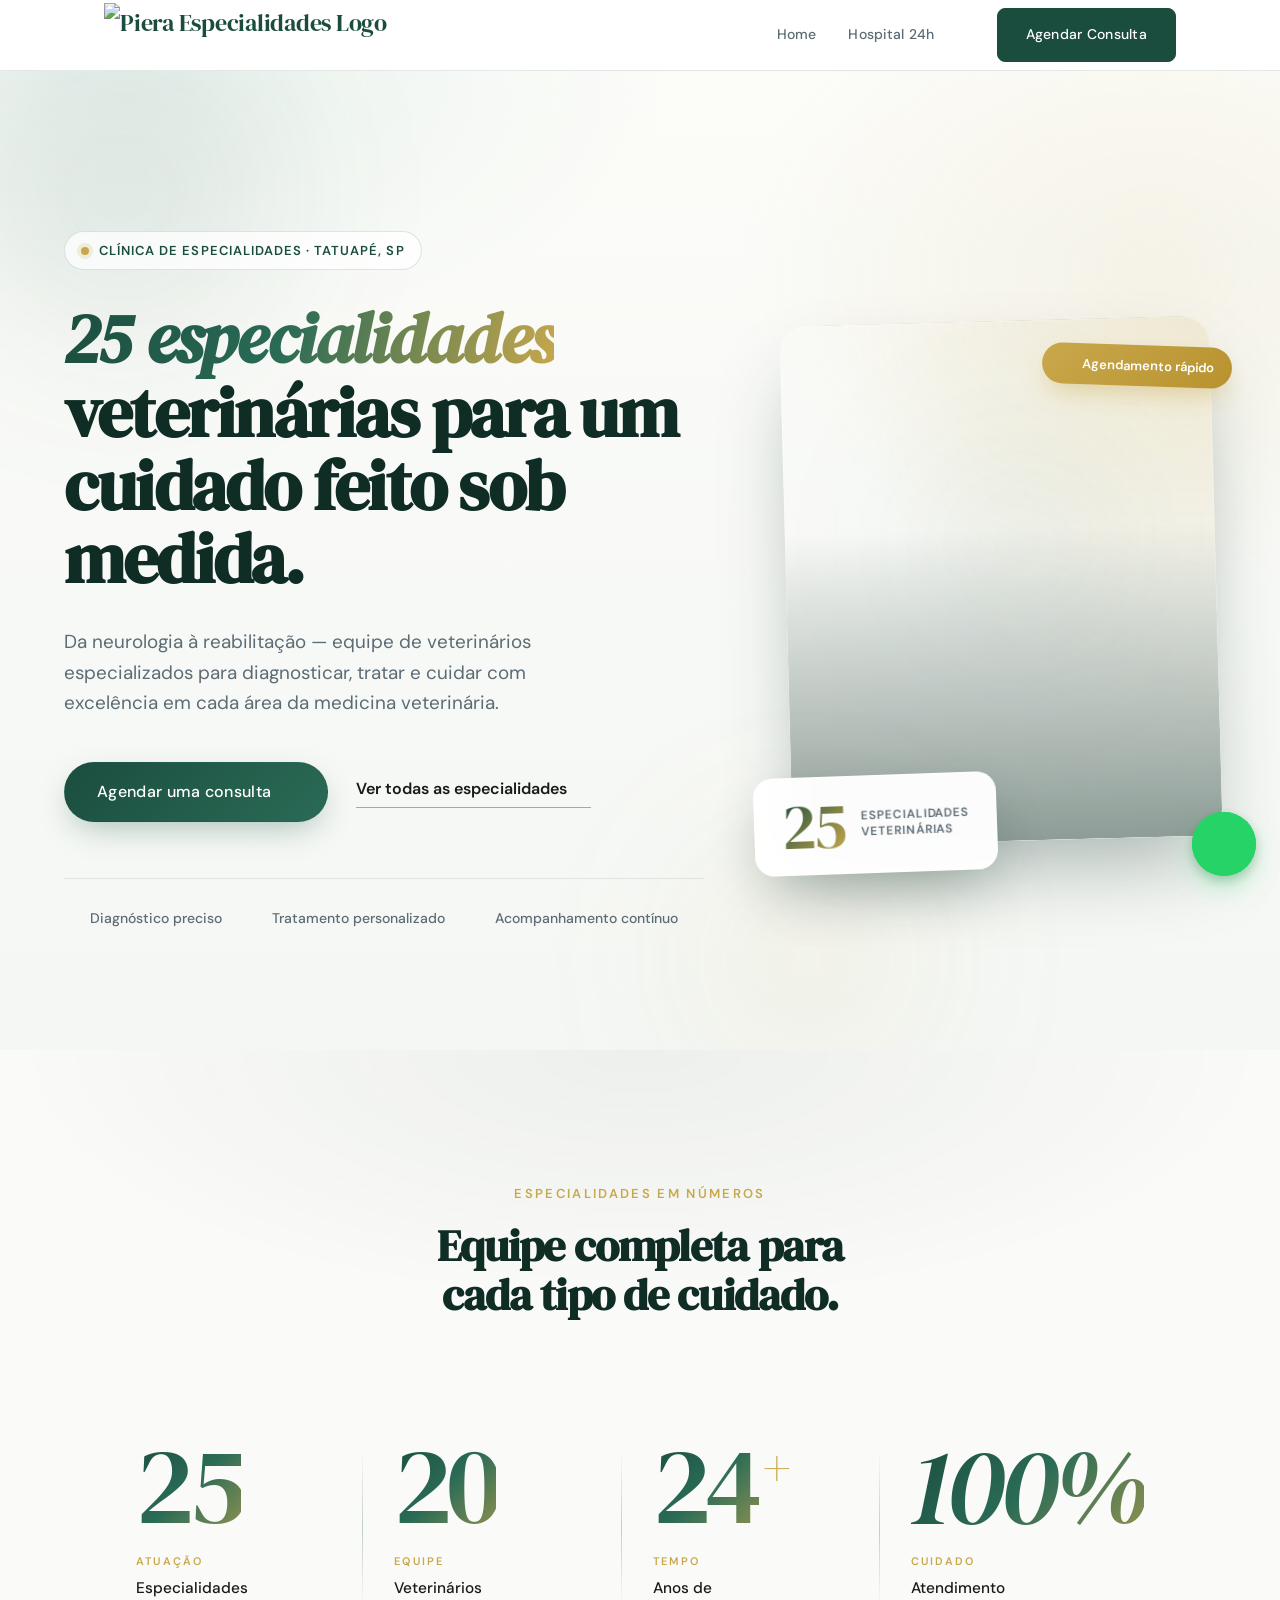
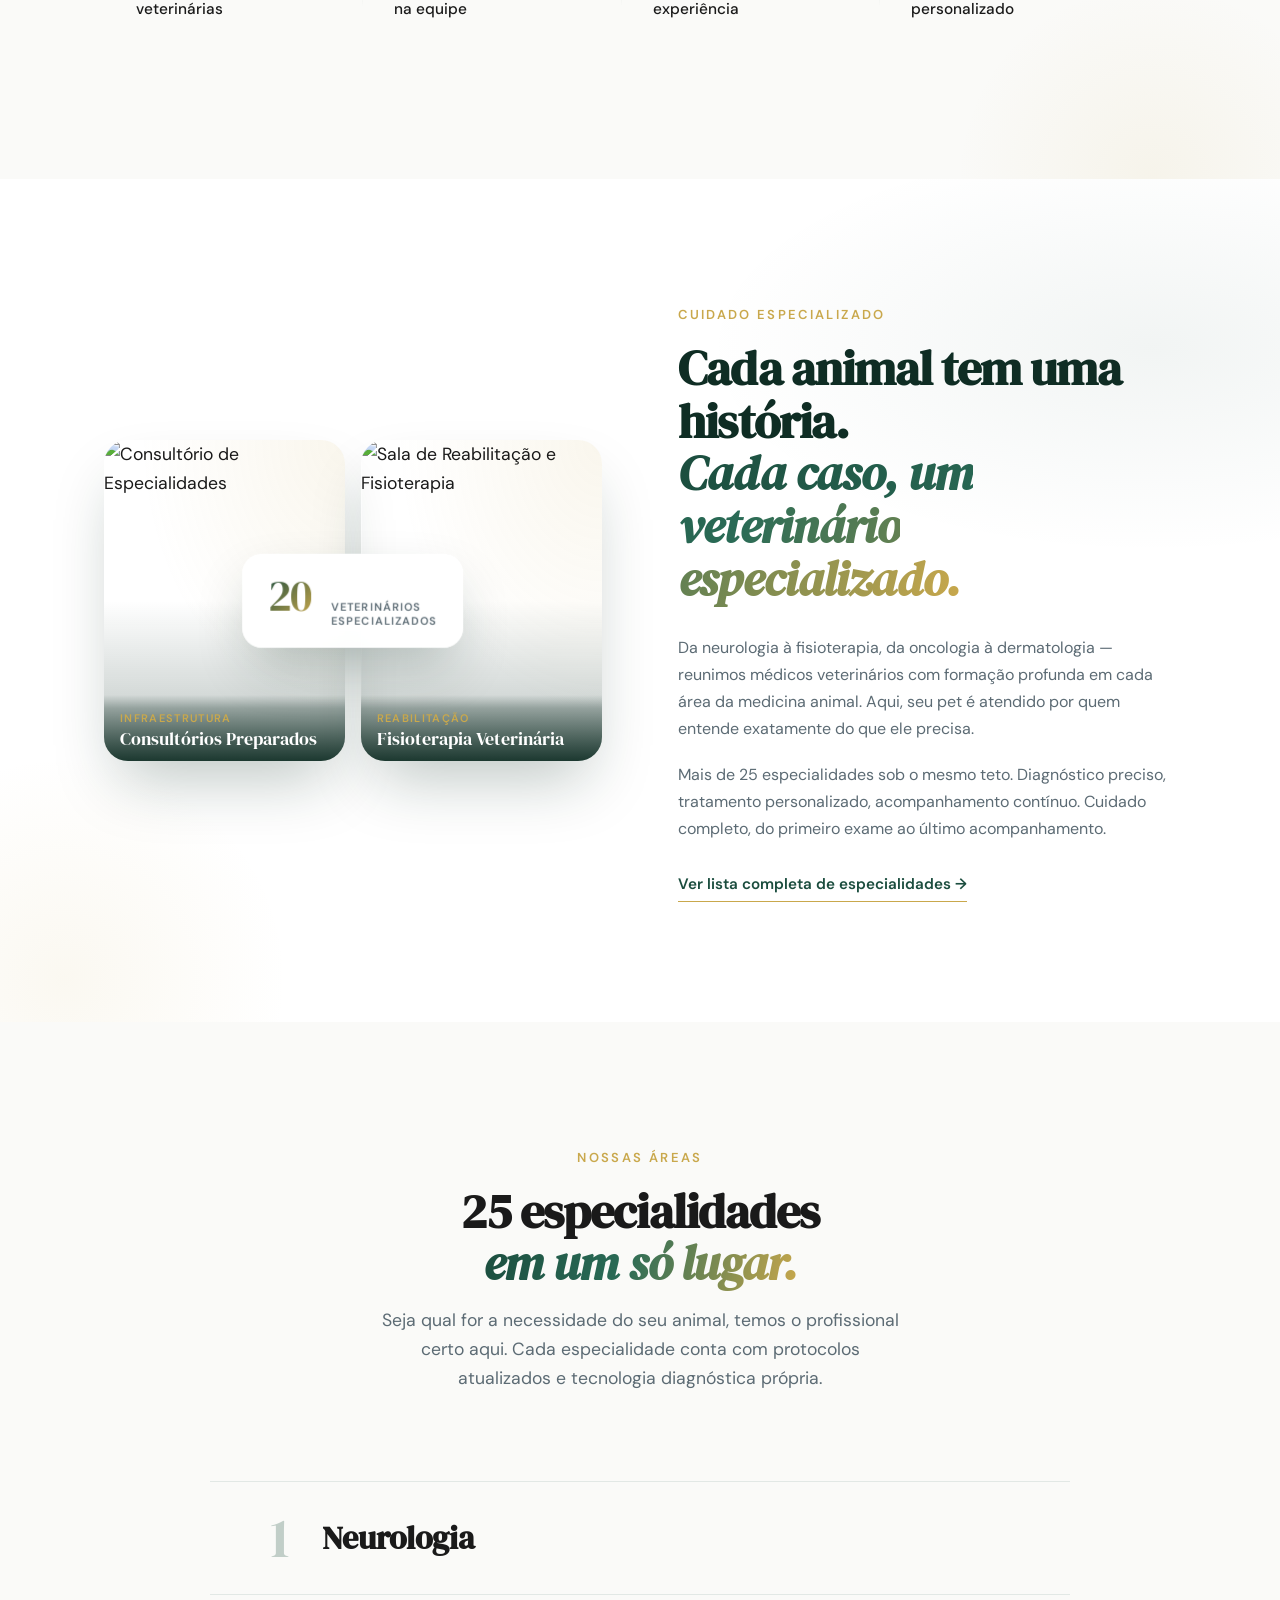
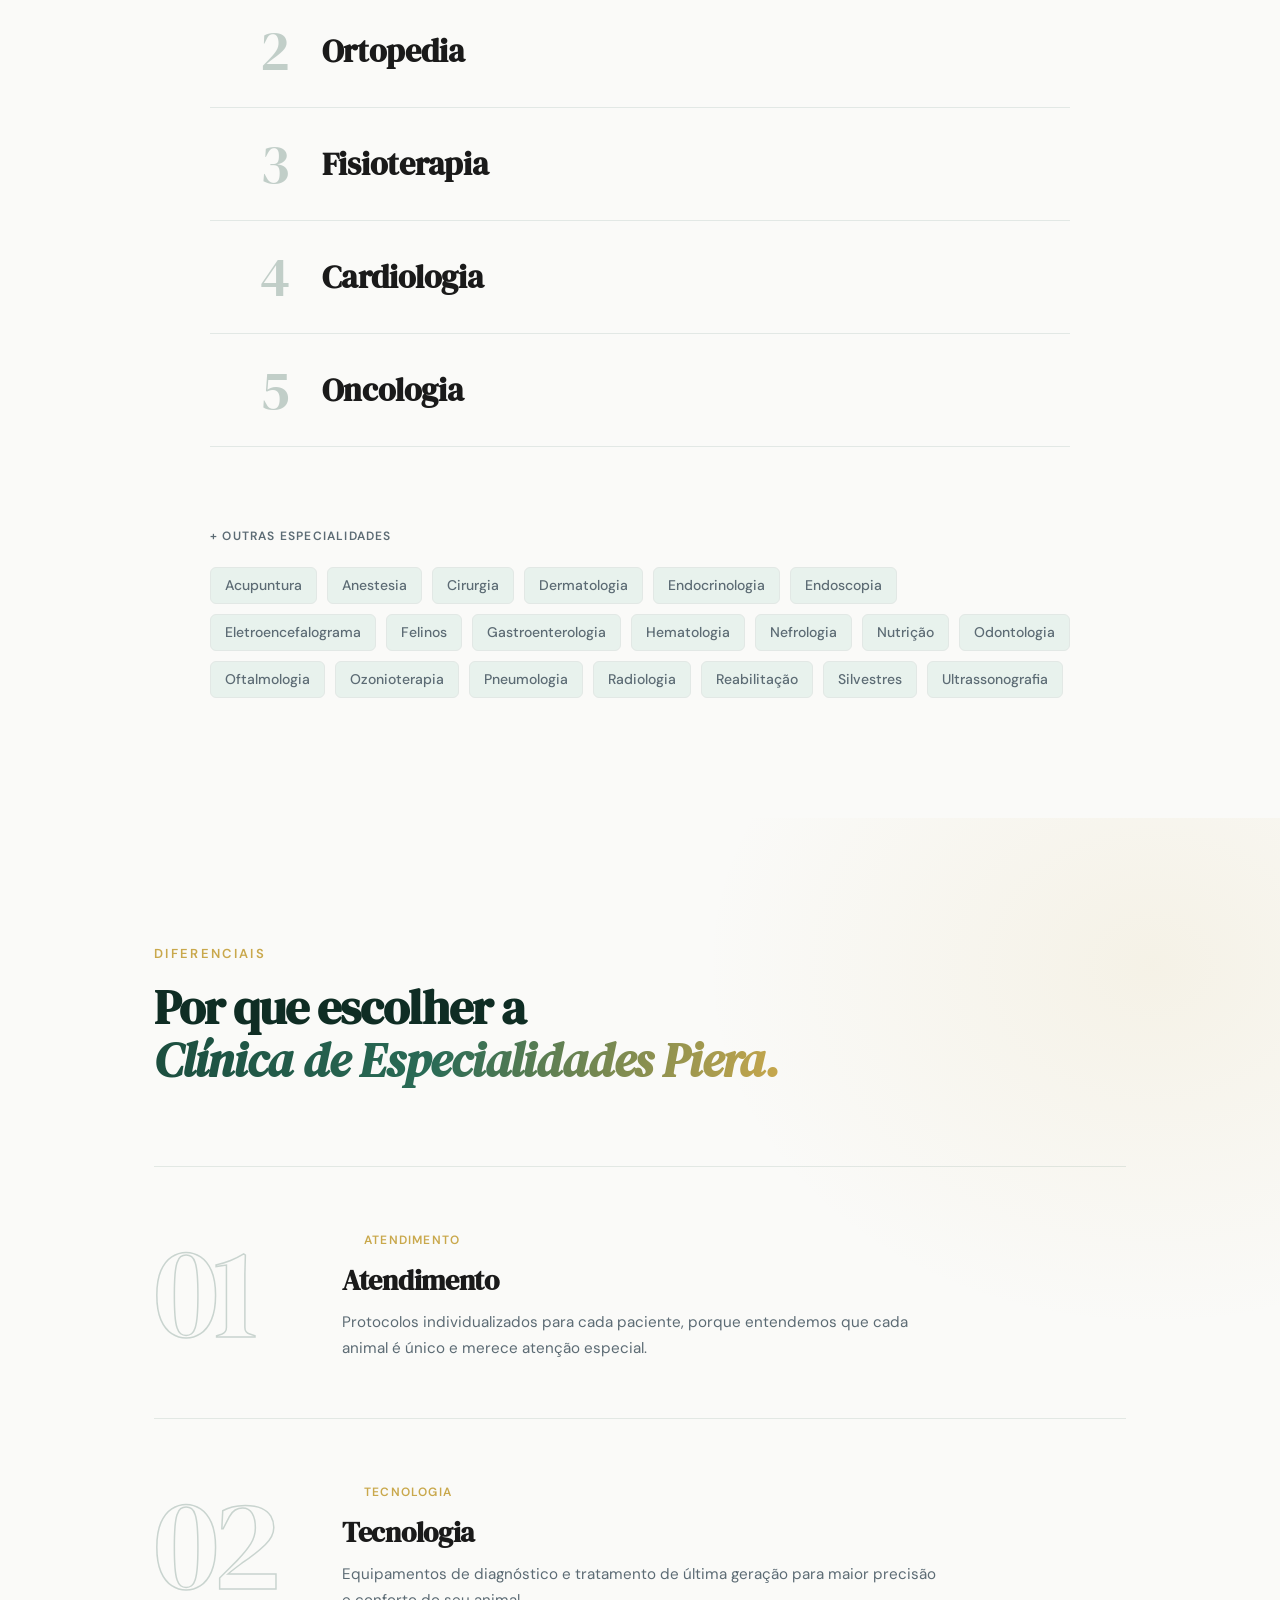
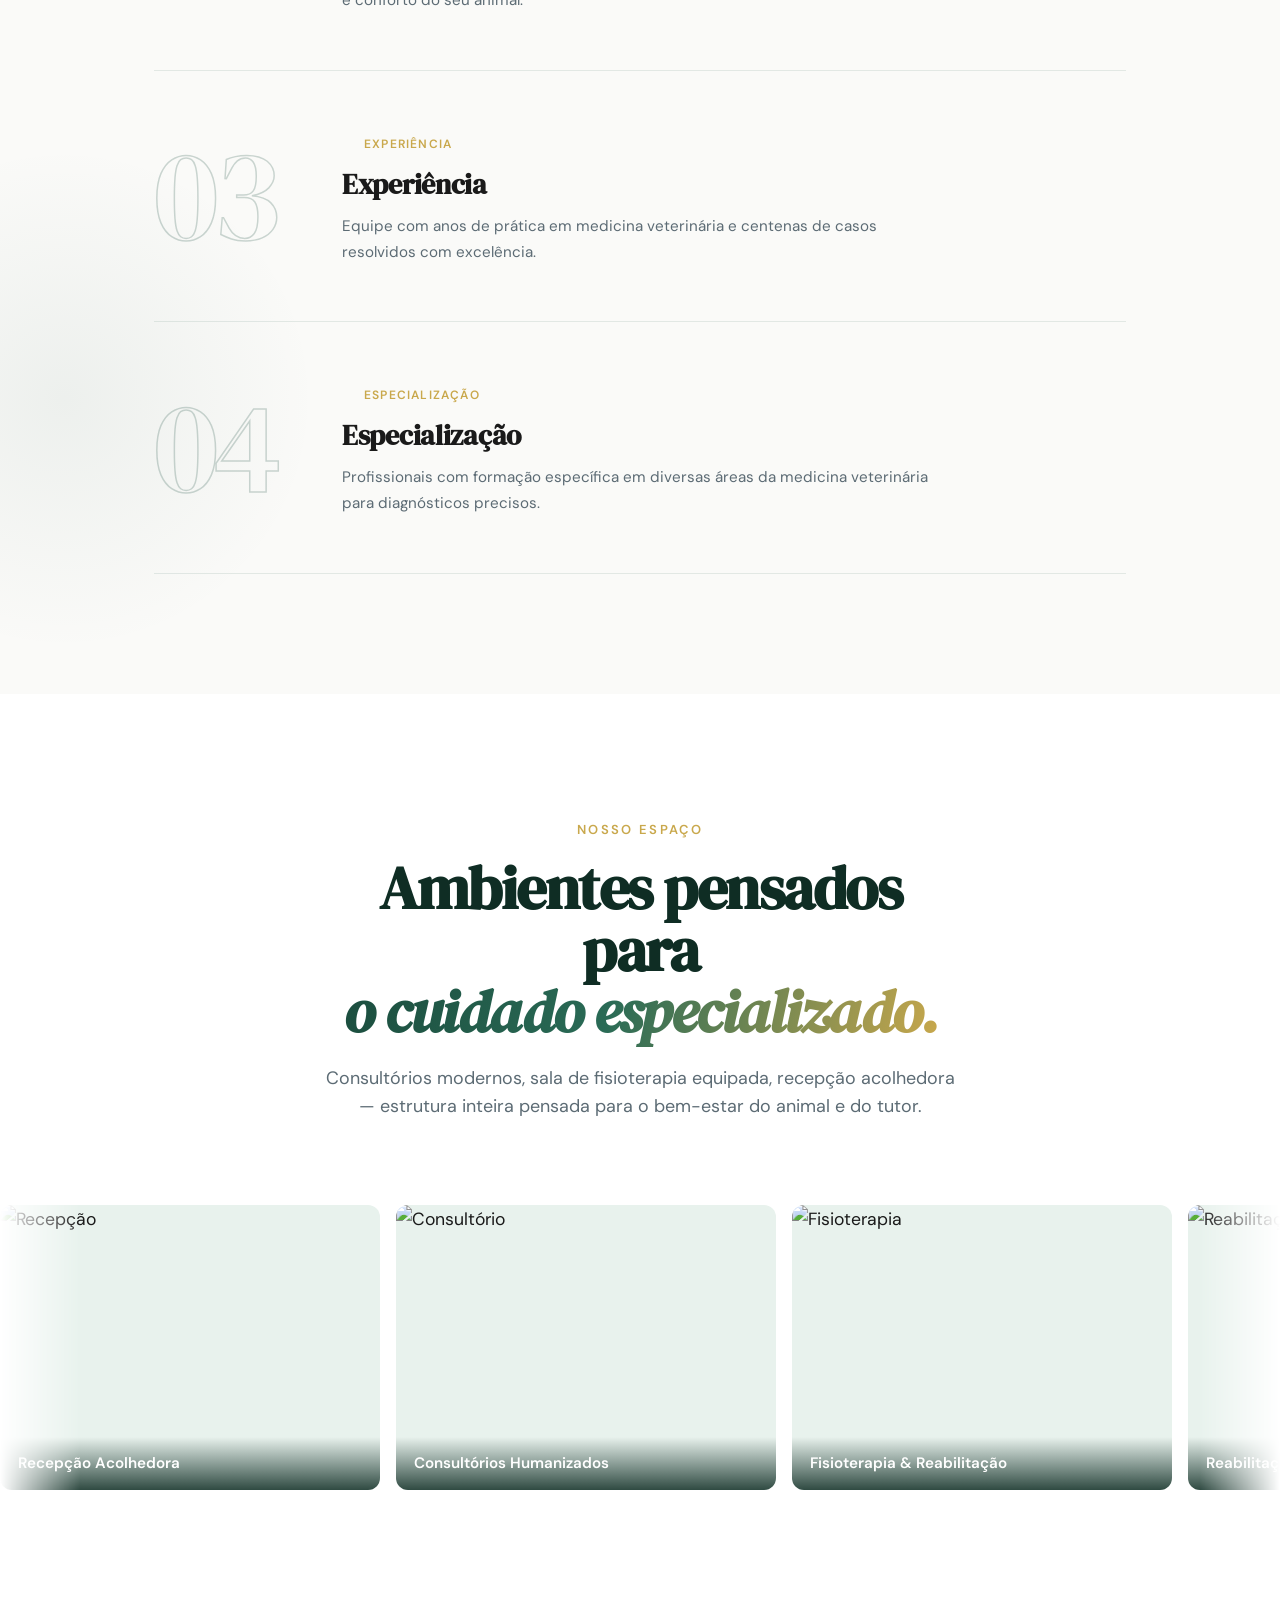
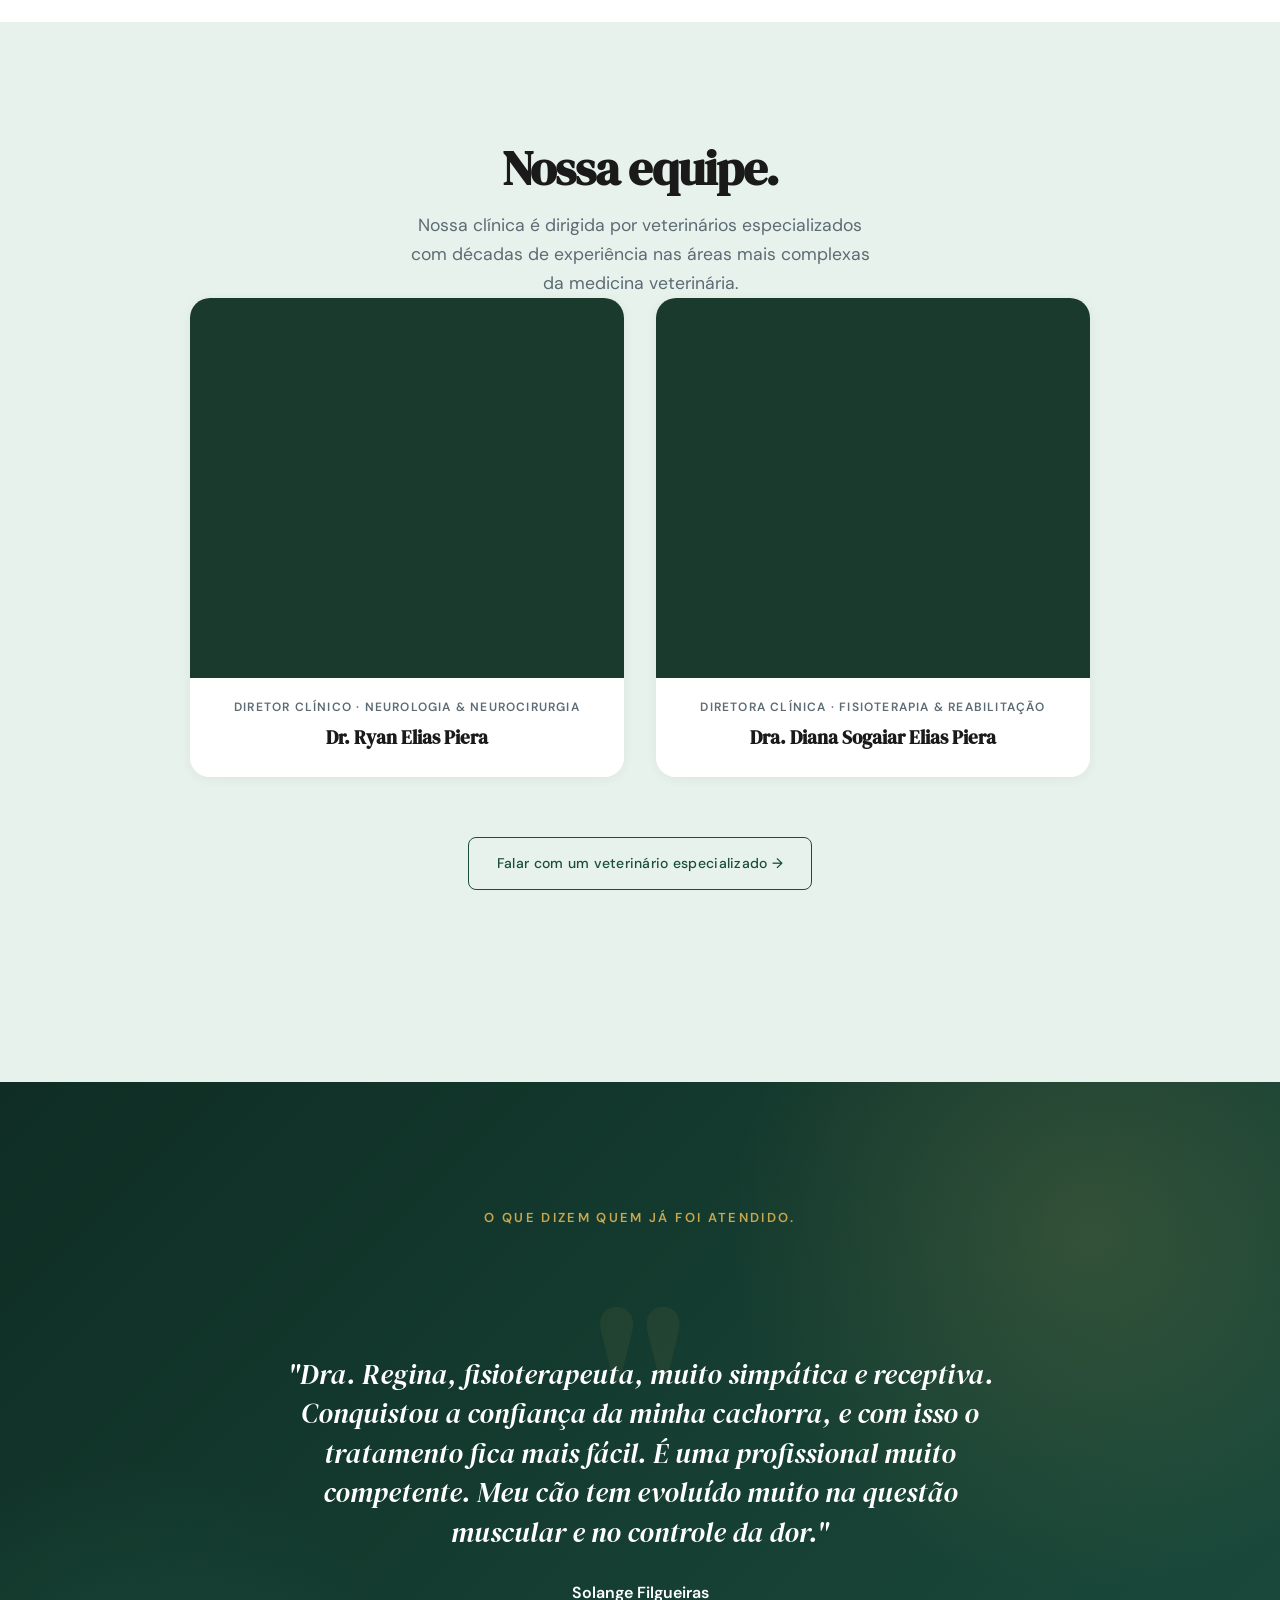
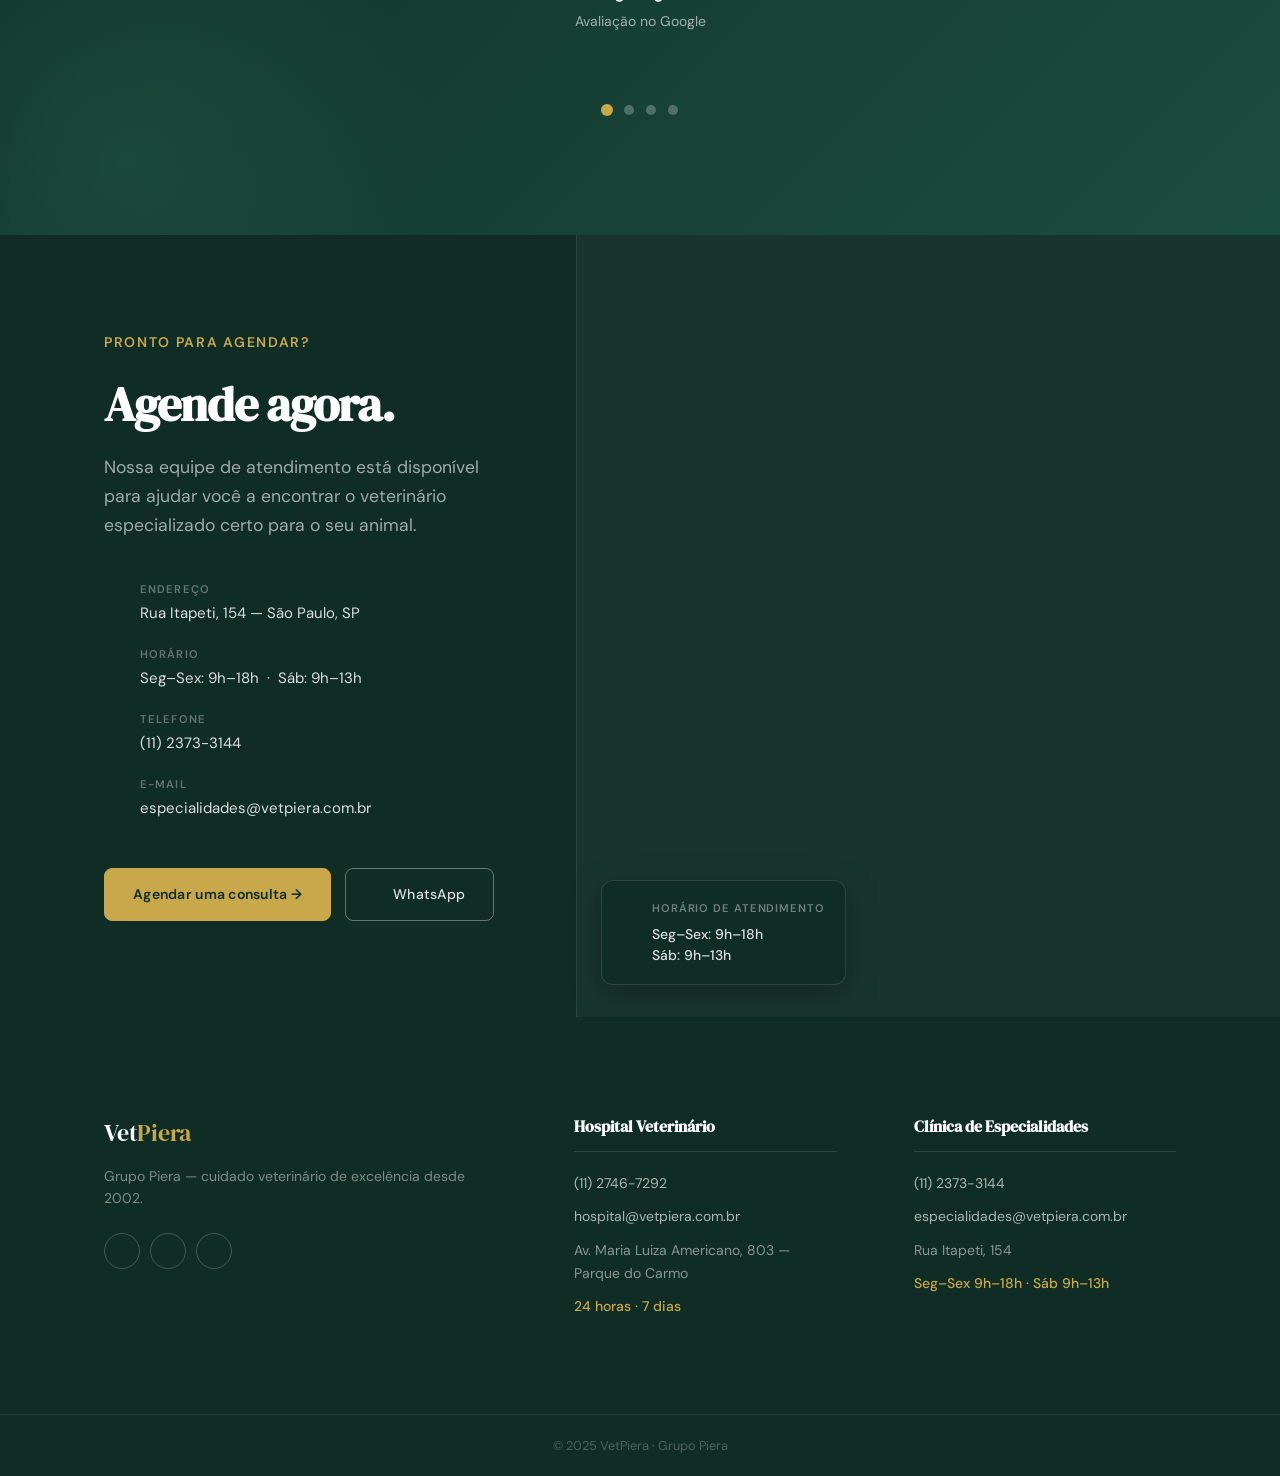
==== commit bc05379b: "Ajuste de tamanho e caminhos das logos nos headers e cards das unidades" ====
--- a/especialidades/index.html
+++ b/especialidades/index.html
@@ -60,7 +60,7 @@
   <header class="header" id="header">
     <div class="container header__inner">
       <a href="/" class="header__logo" aria-label="VetPiera — Página inicial">
-        <img src="/.netlify/images?url=/images/logo-piera-especialidades.png&w=400&q=80" alt="Piera Especialidades Logo" class="header__logo-img" style="height: 50px; width: auto; max-width: 100%;">
+        <img src="/.netlify/images?url=/images/logo-piera-especialidades.png&w=400&q=80" alt="Piera Especialidades Logo" class="header__logo-img" style="height: 65px; width: auto; max-width: 100%;">
       </a>
       <nav class="header__nav" aria-label="Navegação principal">
         <a href="/home/index.html" class="nav-link">Home</a>
